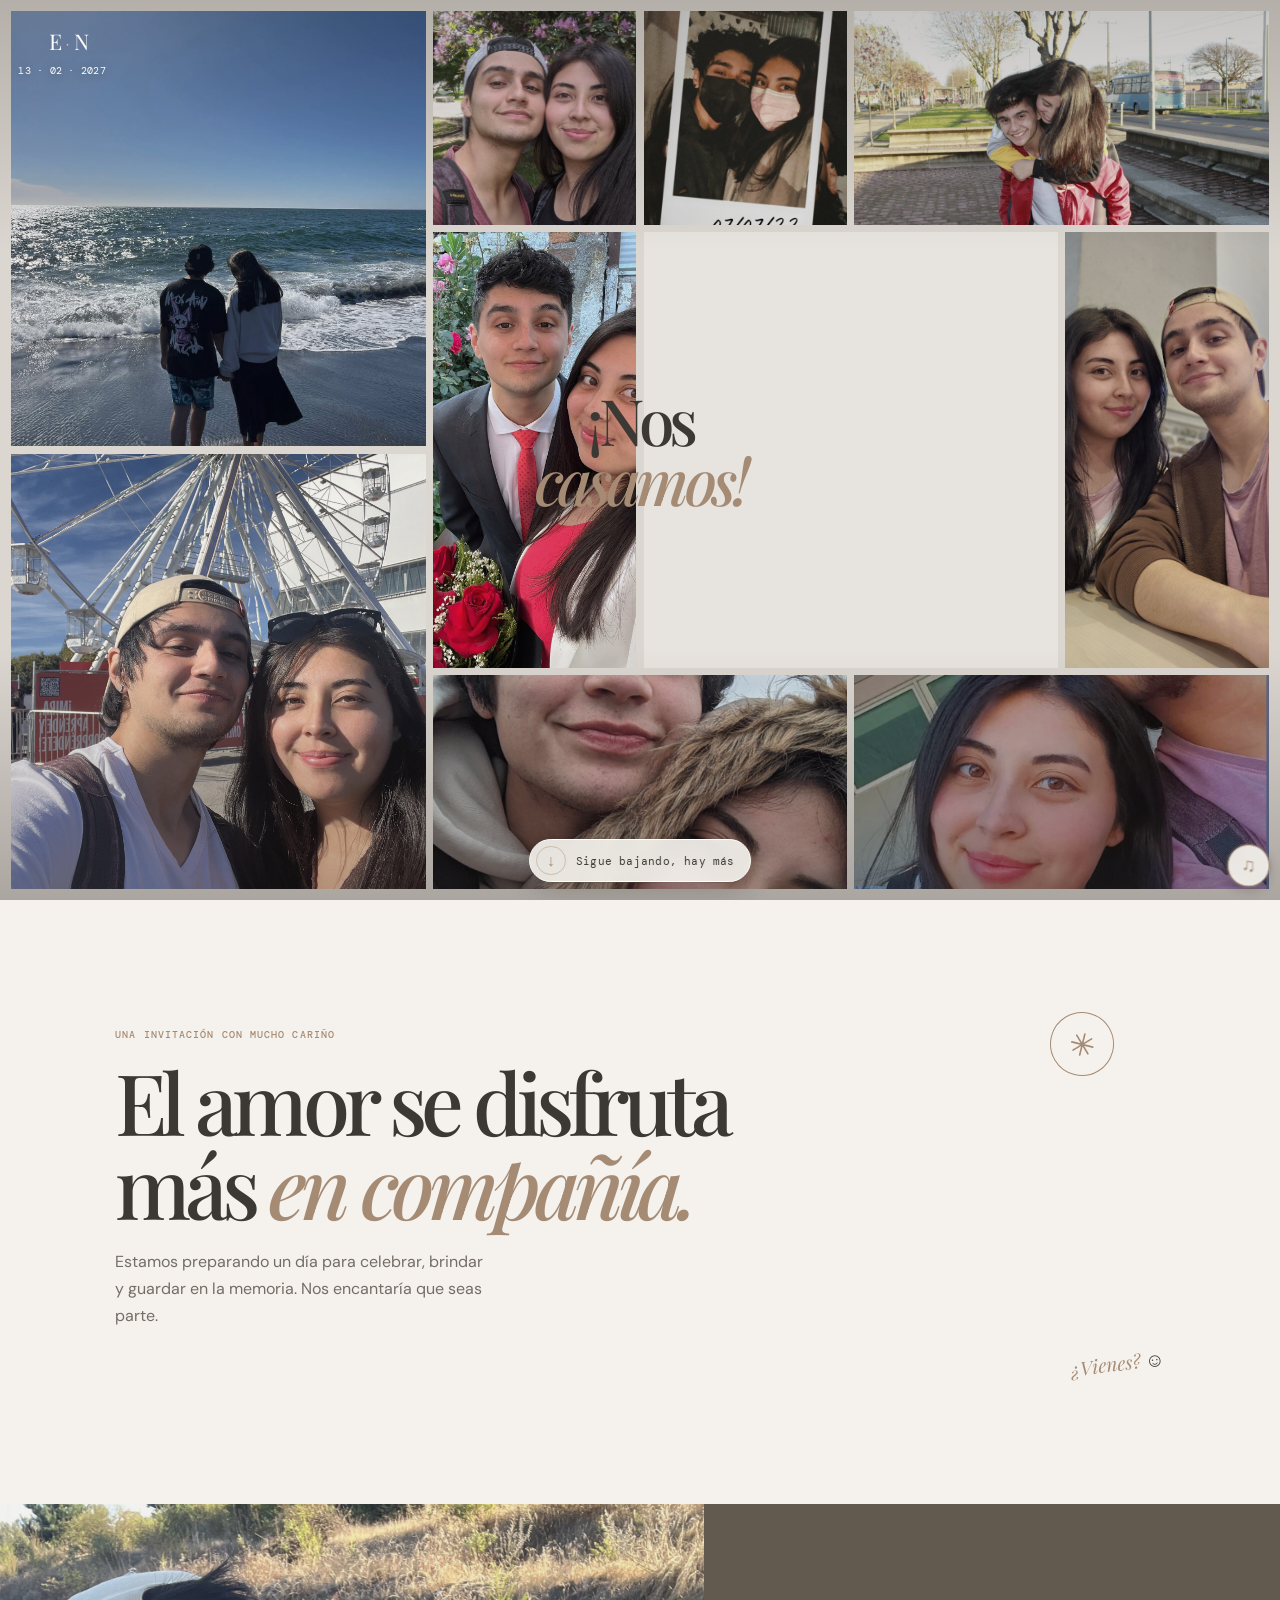
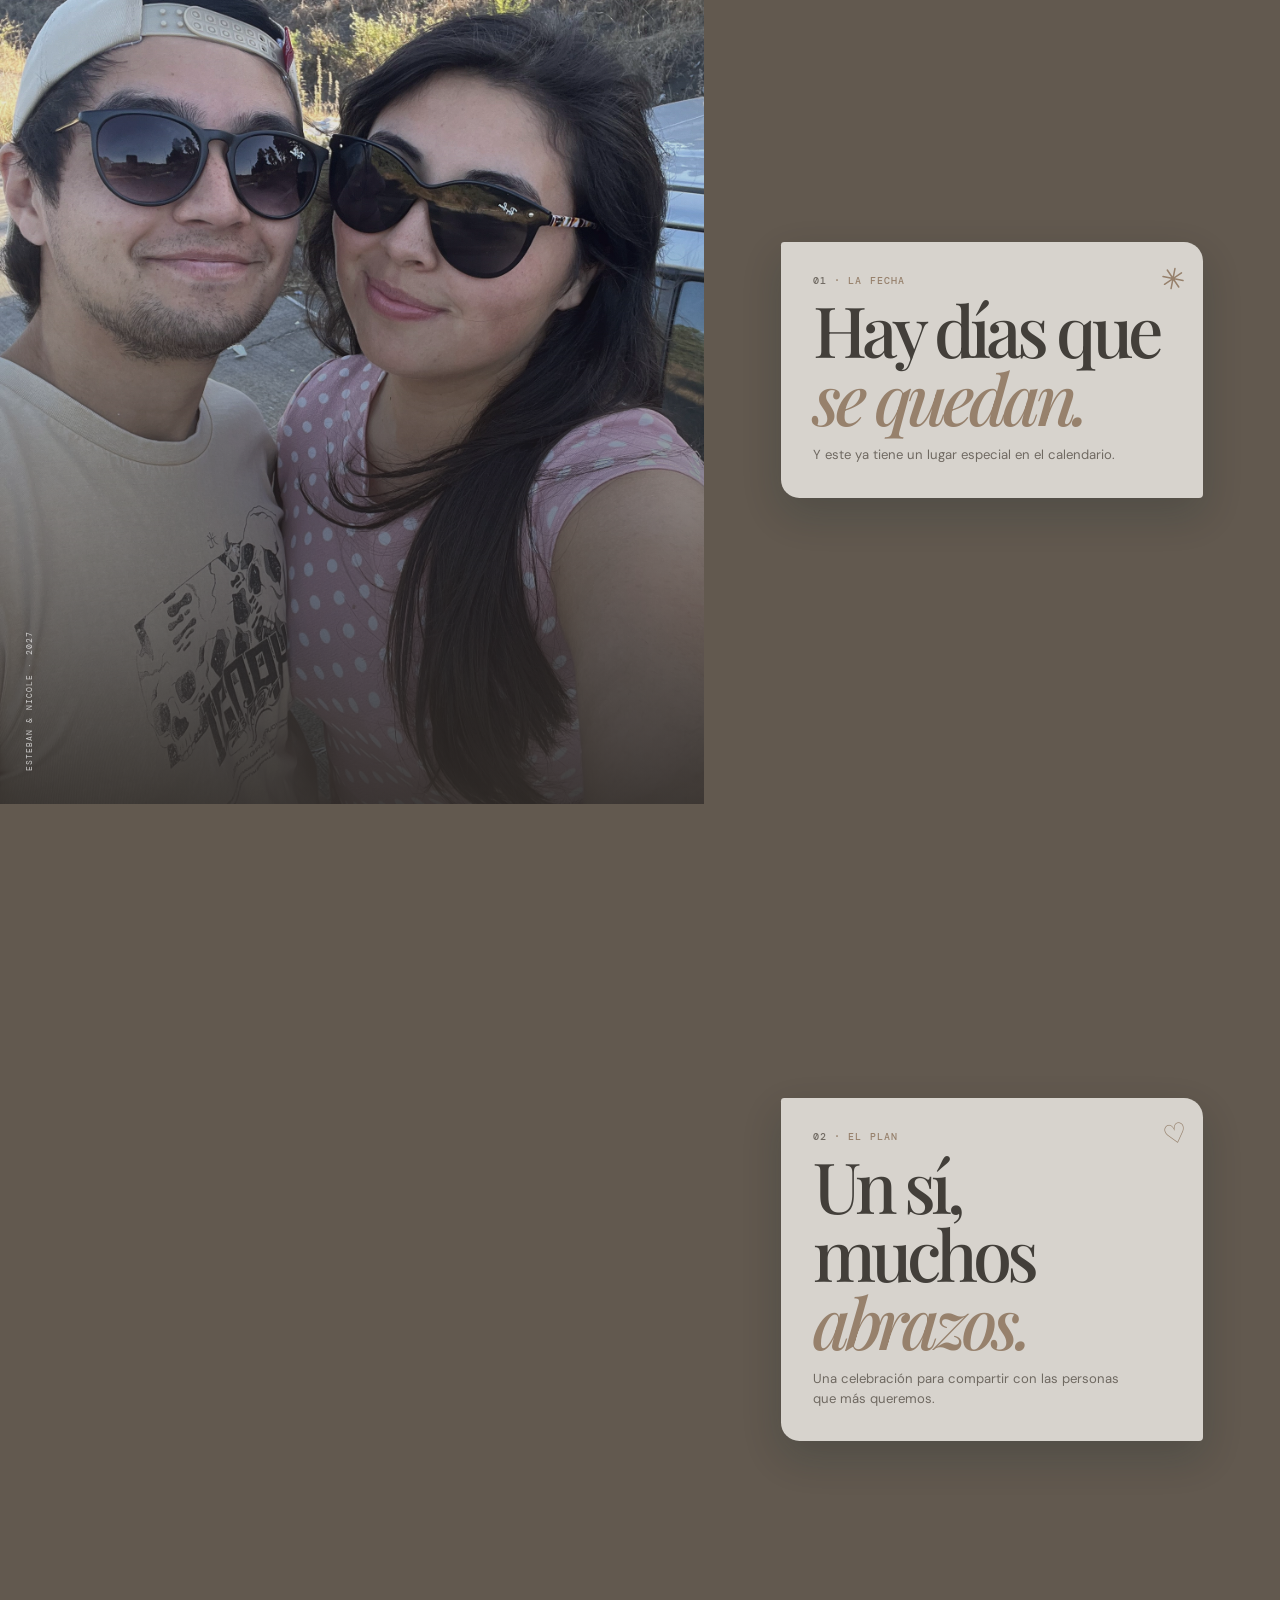
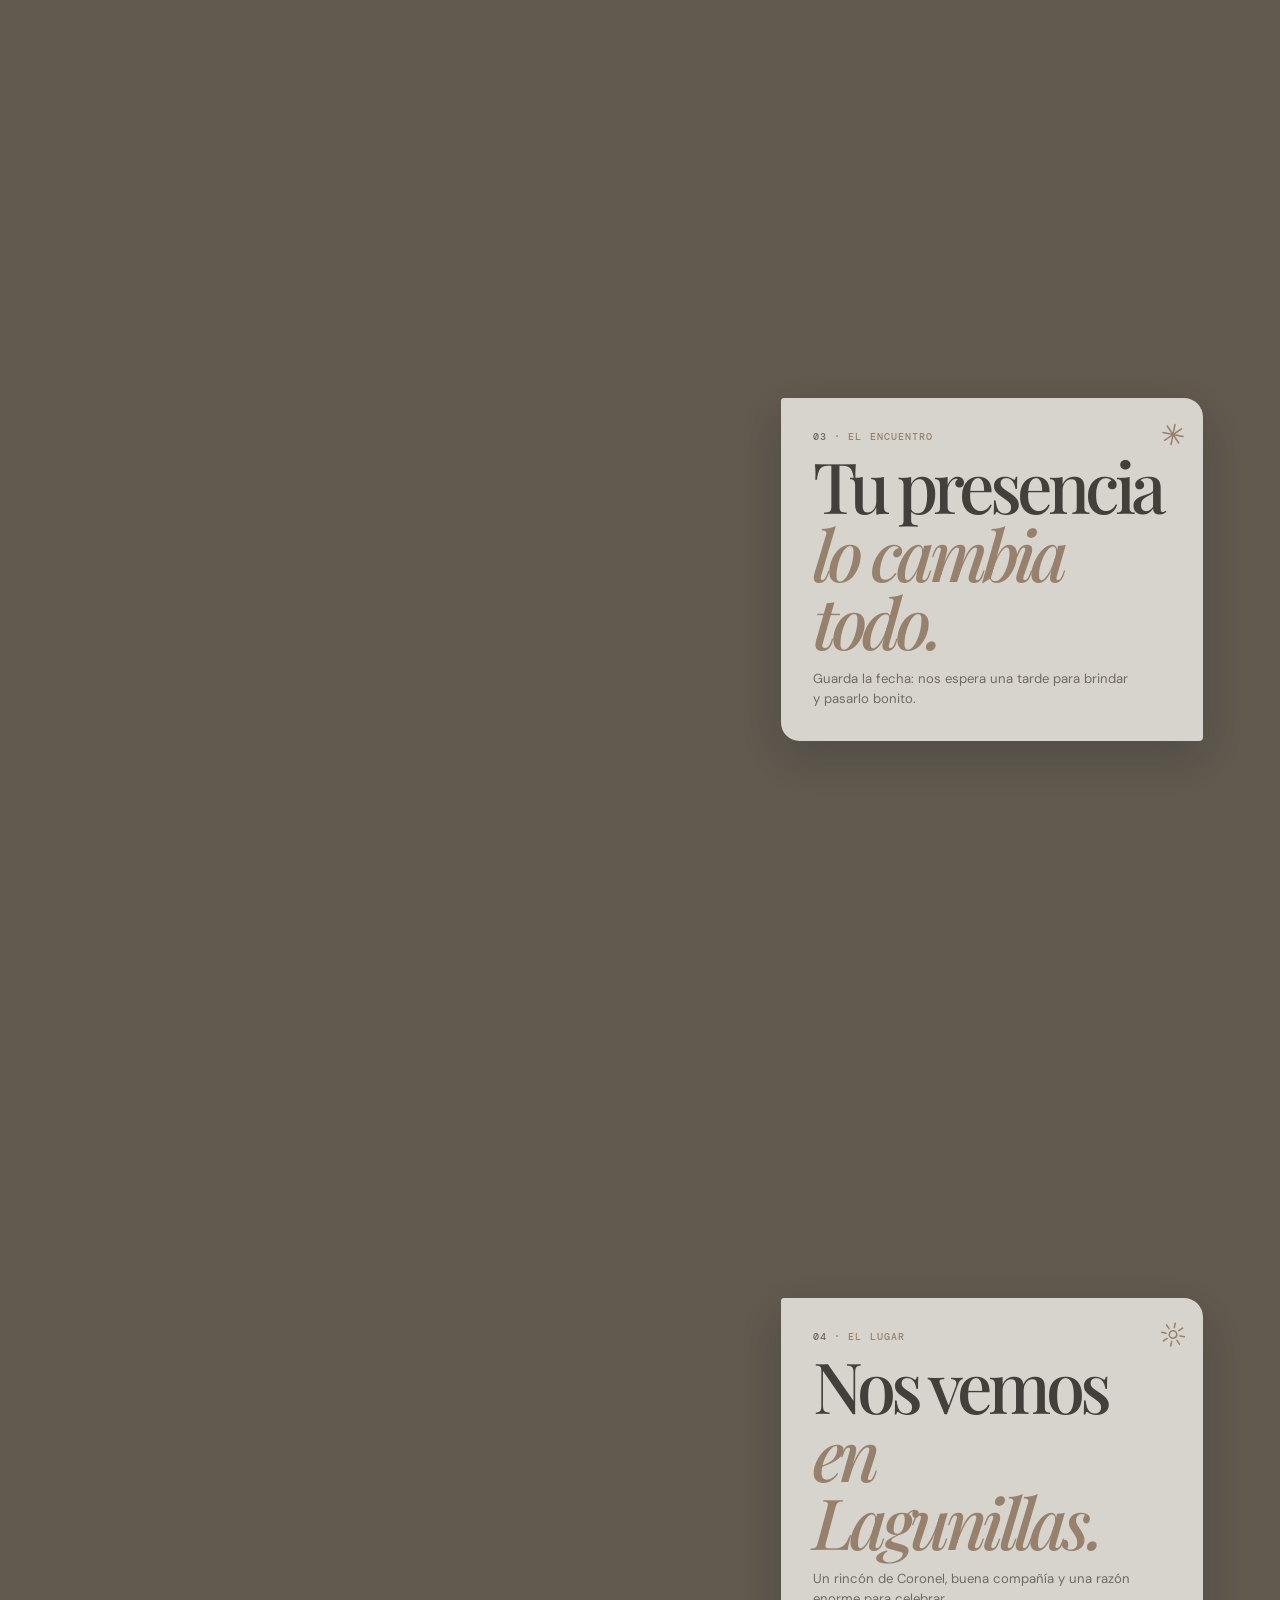
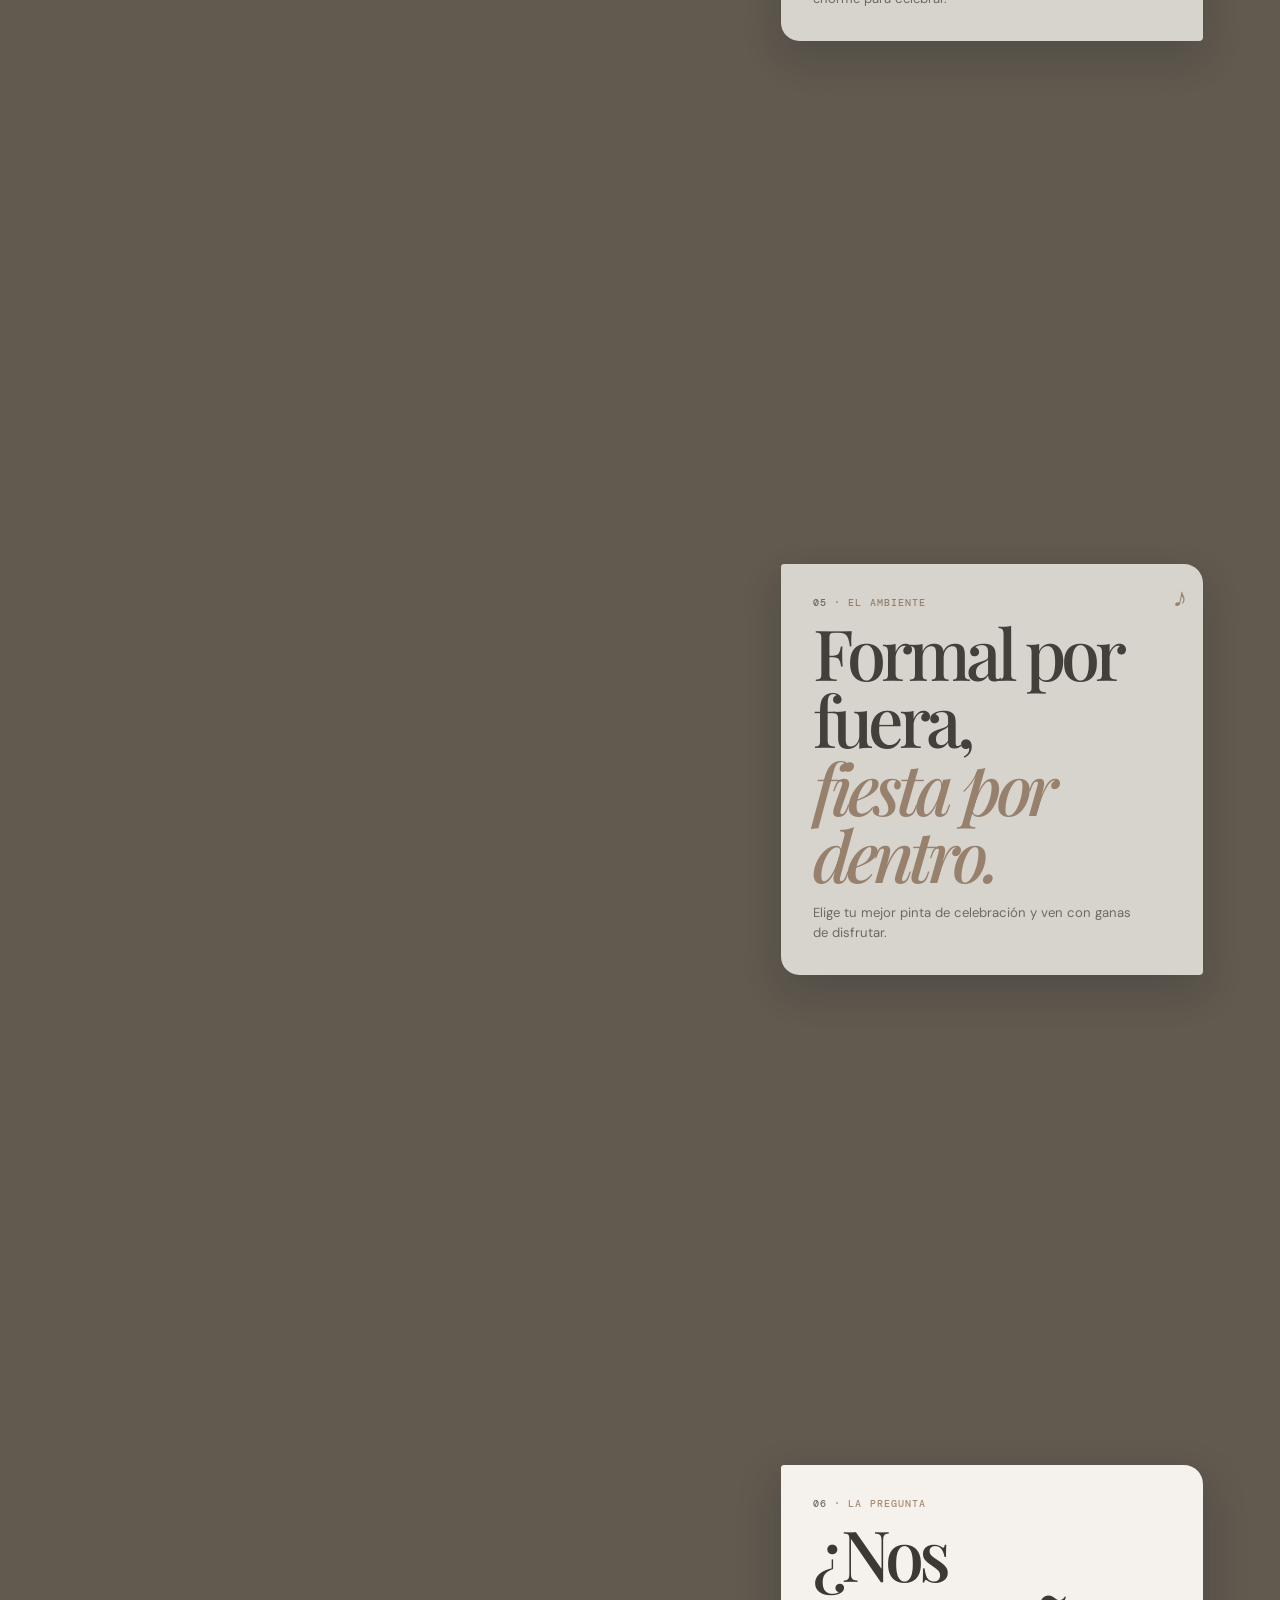
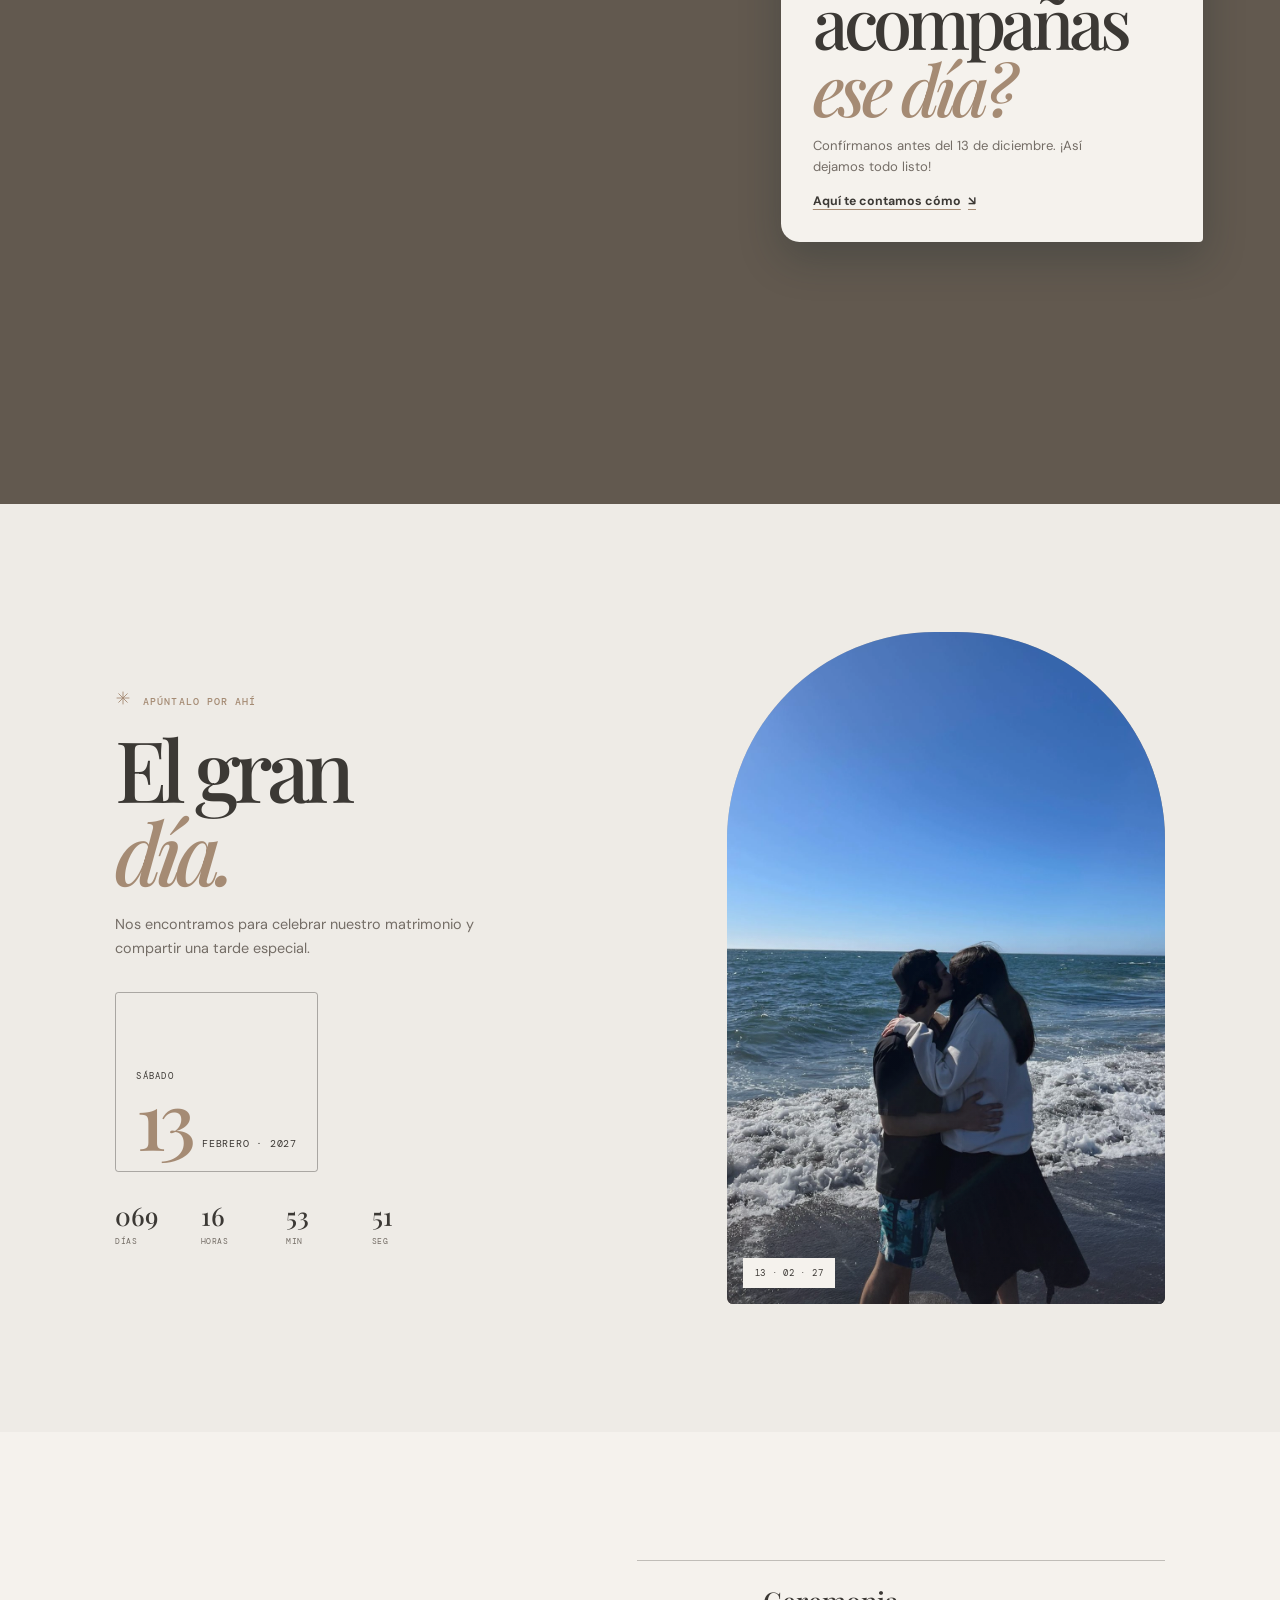
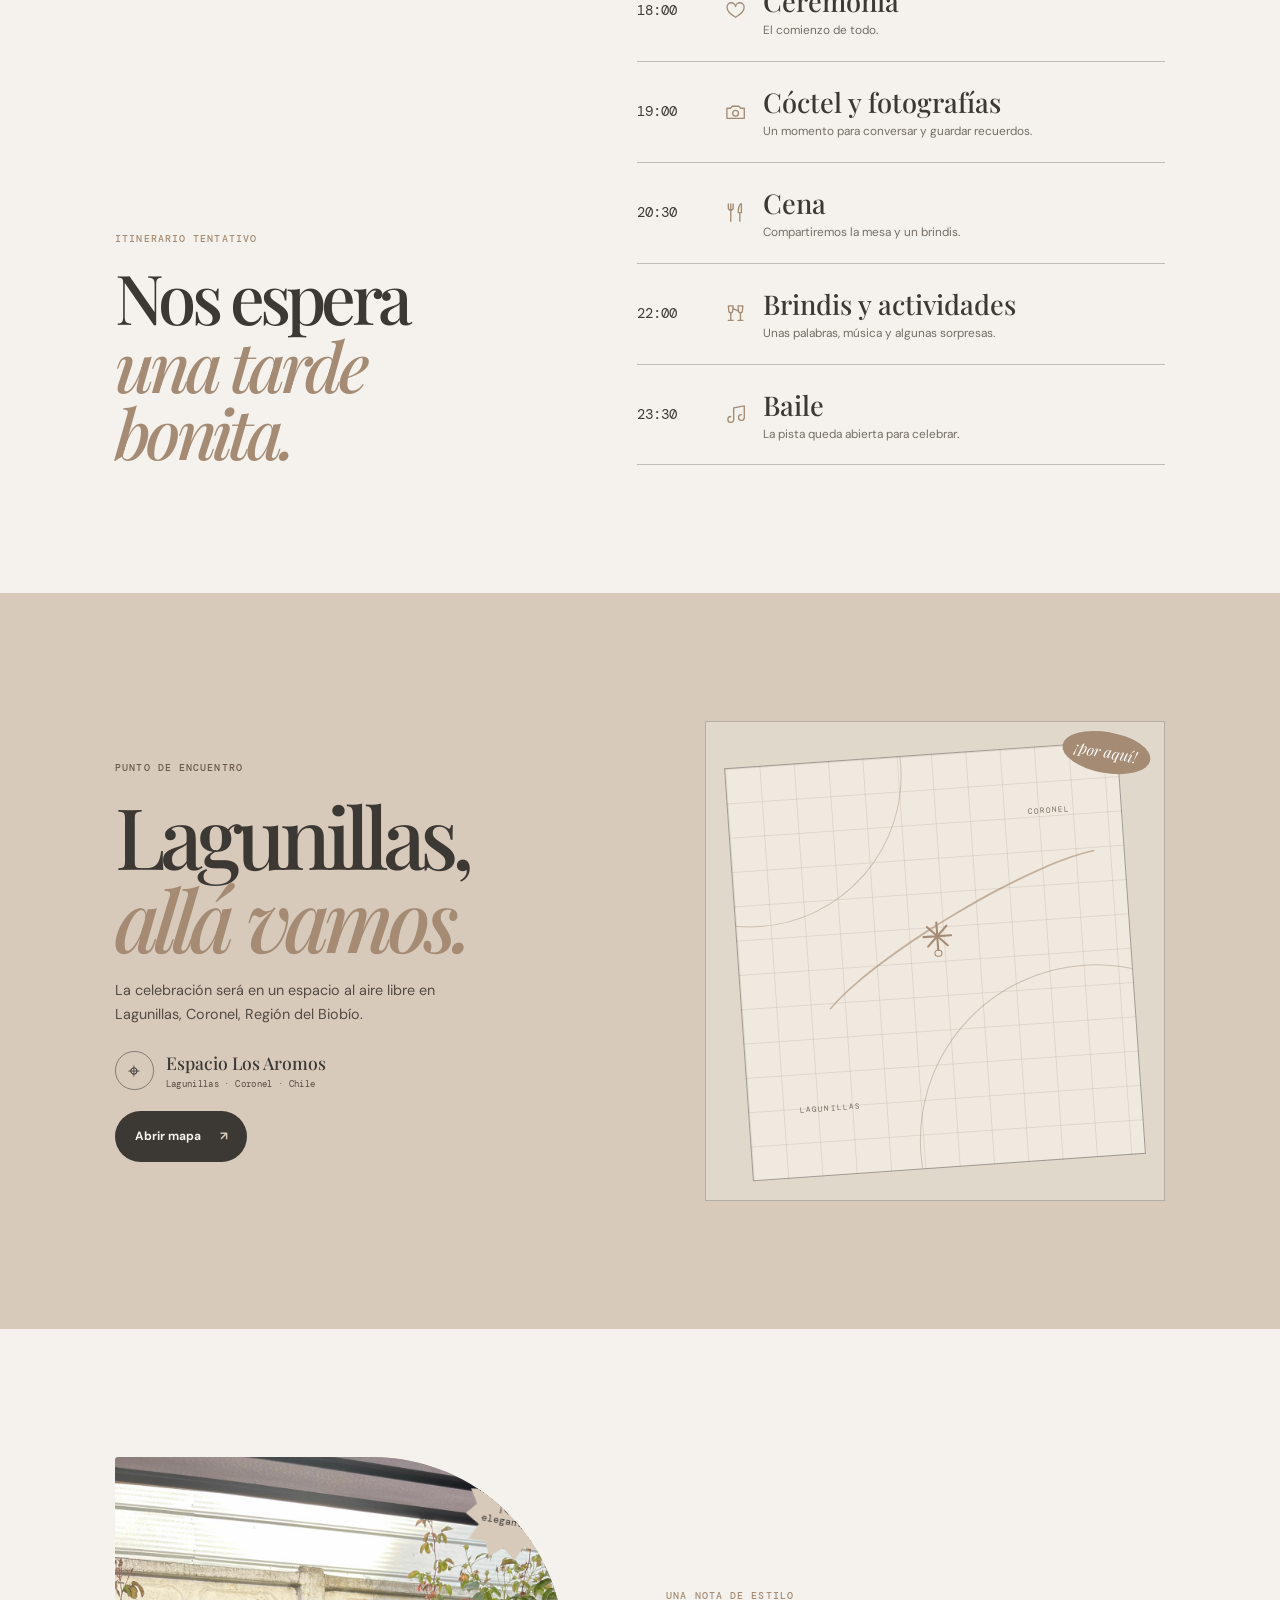
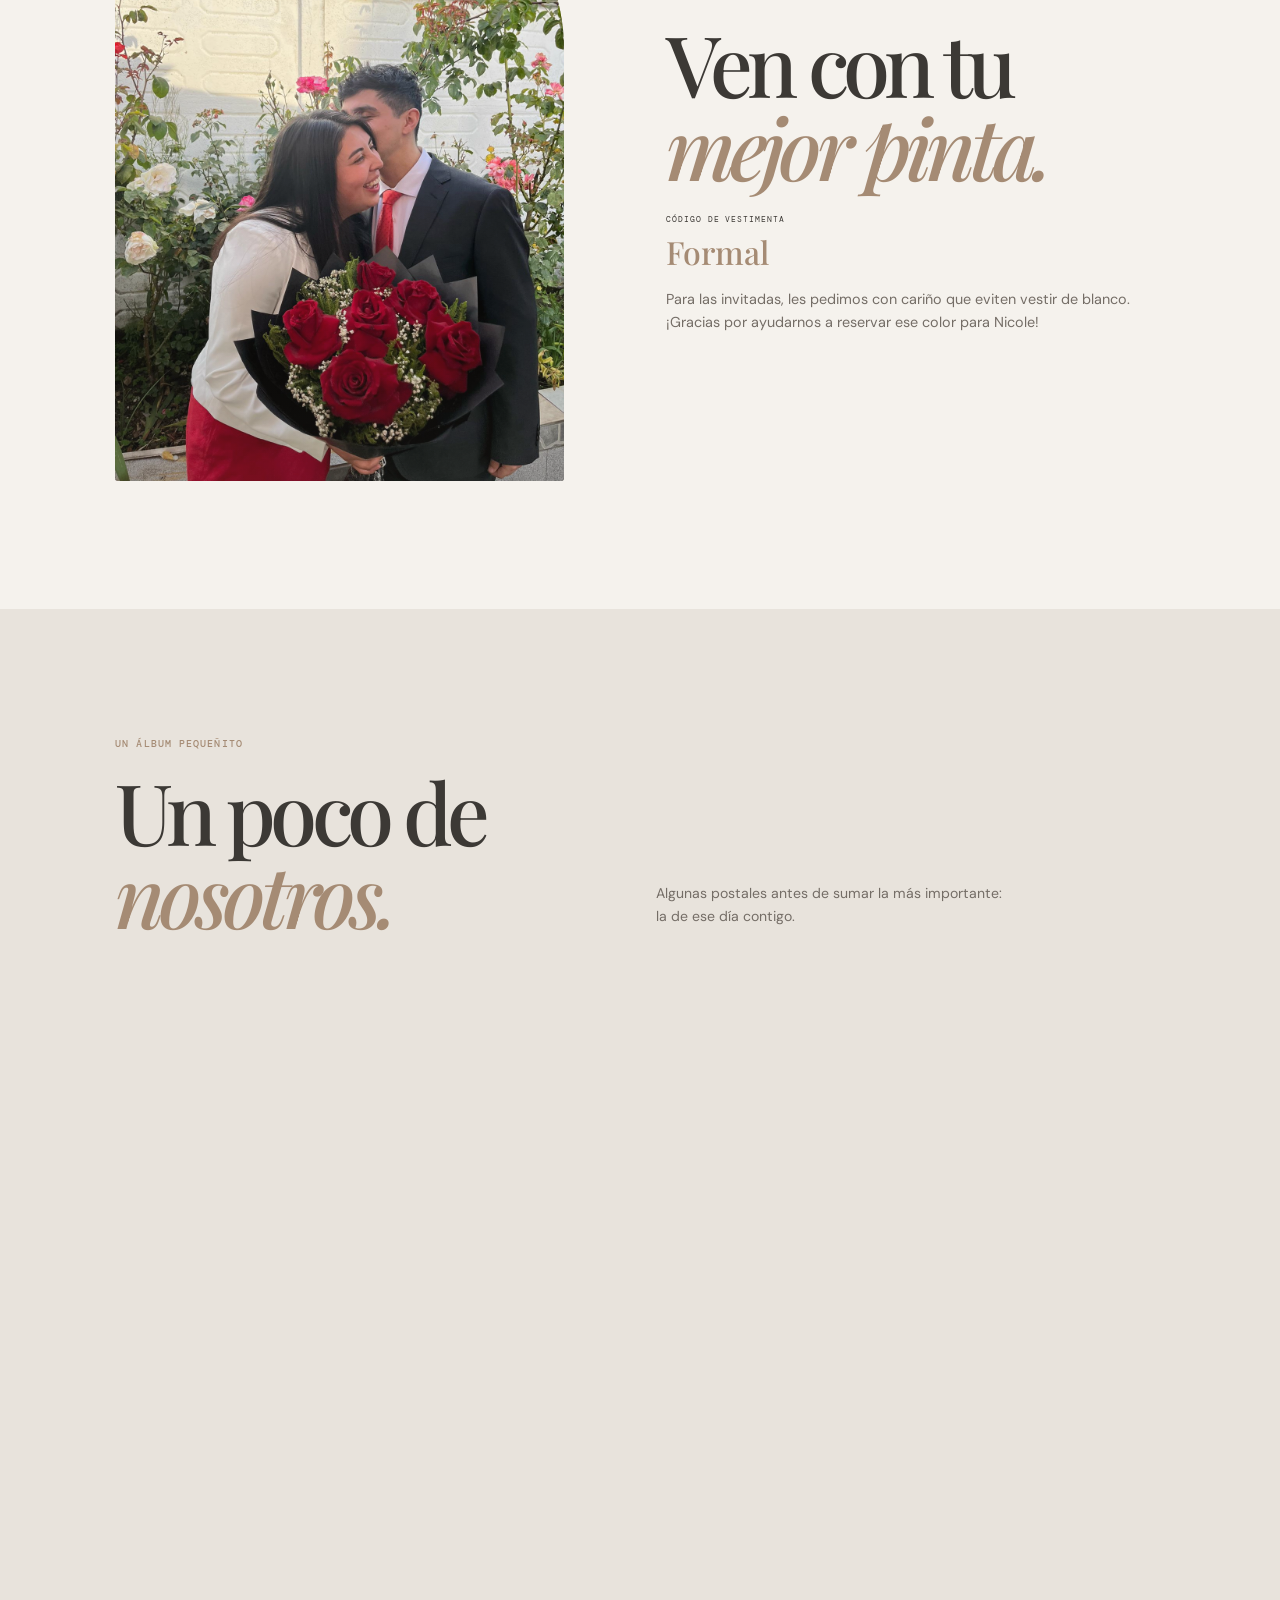
==== index.html @ 41b4025f "Support persistent music in local RSVP preview" ====
<!doctype html>
<html lang="es-CL">
  <head>
    <meta charset="utf-8" />
    <meta name="viewport" content="width=device-width, initial-scale=1" />
    <meta name="theme-color" content="#f5f2ed" />
    <meta name="description" content="Esteban y Nicole se casan. Acompáñanos a celebrar en Lagunillas, Coronel." />
    <meta property="og:title" content="Esteban & Nicole · Nos casamos" />
    <meta property="og:description" content="Sábado 13 de febrero de 2027 · Lagunillas, Coronel" />
    <title>Esteban & Nicole · Nos casamos</title>
    <link rel="stylesheet" href="styles.css" />
    <script src="script.js" defer></script>
  </head>
  <body>
    <aside class="music-dock" data-music-dock aria-label="Reproductor de música">
      <audio data-wedding-music src="audio/volvi-a-nacer.mp3" loop preload="none"></audio>
      <p class="music-dock__status" data-music-status role="status" aria-live="polite"></p>
      <button class="music-dock__toggle" type="button" data-music-toggle aria-pressed="false" aria-label="Reanudar Volví a Nacer">
        <span aria-hidden="true">♫</span>
      </button>
    </aside>

    <div data-invitation-route>
      <a class="skip-link" href="#contenido">Saltar al contenido</a>

      <header class="site-header">
        <a class="wordmark" href="#inicio" aria-label="Esteban y Nicole, inicio">E<span class="wordmark__separator" aria-hidden="true">·</span>N</a>
        <nav aria-label="Navegación principal">
          <a href="#el-dia">El día</a>
          <a class="nav-rsvp" href="#confirmar">RSVP <span aria-hidden="true">↗</span></a>
        </nav>
      </header>

    <main id="contenido">
      <section class="hero" id="inicio" aria-labelledby="hero-title">
        <div class="hero__collage" aria-hidden="true">
          <figure class="mosaic-tile mosaic-tile--a"><img data-collage-number="10" alt="" fetchpriority="high" /></figure>
          <figure class="mosaic-tile mosaic-tile--b"><img data-collage-number="5" alt="" fetchpriority="high" /></figure>
          <figure class="mosaic-tile mosaic-tile--c"><img data-collage-number="36" alt="" fetchpriority="high" /></figure>
          <figure class="mosaic-tile mosaic-tile--d"><img data-collage-number="3" alt="" fetchpriority="high" /></figure>
          <figure class="mosaic-tile mosaic-tile--e"><img data-collage-number="14" alt="" fetchpriority="high" /></figure>
          <figure class="mosaic-tile mosaic-tile--f"></figure>
          <figure class="mosaic-tile mosaic-tile--g"><img data-collage-number="12" alt="" fetchpriority="high" /></figure>
          <figure class="mosaic-tile mosaic-tile--h"><img data-collage-number="43" alt="" fetchpriority="high" /></figure>
          <figure class="mosaic-tile mosaic-tile--i"><img data-collage-number="49" alt="" fetchpriority="high" /></figure>
          <figure class="mosaic-tile mosaic-tile--j"><img data-collage-number="51" alt="" fetchpriority="high" /></figure>
        </div>
        <div class="hero__shade" aria-hidden="true"></div>
        <div class="hero__topline"><span>13 · 02 · 2027</span></div>
        <div class="hero__content">
          <h1 id="hero-title">¡Nos<br /><em>casamos!</em></h1>
        </div>
        <a class="hero__scroll" href="#bienvenida"><span class="scroll-arrow" aria-hidden="true">↓</span> Sigue bajando, hay más</a>
      </section>

      <section class="welcome section-pad" id="bienvenida" aria-labelledby="welcome-title">
        <div class="welcome__mark" aria-hidden="true"><svg class="ornament-star" viewBox="0 0 24 24" fill="none" focusable="false"><path d="M12 3v18M3 12h18M5.6 5.6l12.8 12.8M18.4 5.6L5.6 18.4" stroke="currentColor" stroke-width="1.35" stroke-linecap="round" /></svg></div>
        <p class="eyebrow">Una invitación con mucho cariño</p>
        <h2 id="welcome-title">El amor se disfruta<br />más <em>en compañía.</em></h2>
        <p>Estamos preparando un día para celebrar, brindar y guardar en la memoria. Nos encantaría que seas parte.</p>
        <span class="hand-note">¿Vienes? <span aria-hidden="true">☺</span></span>
      </section>

      <section class="story" aria-label="Un pequeño adelanto">
        <div class="story__visual">
          <div class="story__stage photo-frame" data-photo-frame="story">
            <img class="story__image story__image--a" alt="" aria-hidden="true" />
            <img class="story__image story__image--b" alt="" aria-hidden="true" />
            <div class="photo-placeholder photo-placeholder--story" aria-hidden="true">
              <span class="placeholder-orbit"></span>
              <span class="placeholder-caption">El recorrido se llenará con sus fotos</span>
            </div>
            <span class="story__vertical">ESTEBAN &amp; NICOLE · 2027</span>
          </div>
        </div>
        <div class="story__chapters">
          <article class="story__chapter is-current" data-story-step="0">
            <div class="story__note">
              <p class="eyebrow"><span>01</span> · La fecha</p>
              <h2>Hay días que<br /><em>se quedan.</em></h2>
              <p>Y este ya tiene un lugar especial en el calendario.</p>
              <span class="doodle" aria-hidden="true"><svg class="ornament-star" viewBox="0 0 24 24" fill="none" focusable="false"><path d="M12 3v18M3 12h18M5.6 5.6l12.8 12.8M18.4 5.6L5.6 18.4" stroke="currentColor" stroke-width="1.35" stroke-linecap="round" /></svg></span>
            </div>
          </article>
          <article class="story__chapter" data-story-step="1">
            <div class="story__note">
              <p class="eyebrow"><span>02</span> · El plan</p>
              <h2>Un sí, muchos<br /><em>abrazos.</em></h2>
              <p>Una celebración para compartir con las personas que más queremos.</p>
              <span class="doodle doodle--heart" aria-hidden="true">♡</span>
            </div>
          </article>
          <article class="story__chapter" data-story-step="2">
            <div class="story__note">
              <p class="eyebrow"><span>03</span> · El encuentro</p>
              <h2>Tu presencia<br /><em>lo cambia todo.</em></h2>
              <p>Guarda la fecha: nos espera una tarde para brindar y pasarlo bonito.</p>
              <span class="doodle" aria-hidden="true"><svg class="ornament-star" viewBox="0 0 24 24" fill="none" focusable="false"><path d="M12 3v18M3 12h18M5.6 5.6l12.8 12.8M18.4 5.6L5.6 18.4" stroke="currentColor" stroke-width="1.35" stroke-linecap="round" /></svg></span>
            </div>
          </article>
          <article class="story__chapter" data-story-step="3">
            <div class="story__note">
              <p class="eyebrow"><span>04</span> · El lugar</p>
              <h2>Nos vemos<br /><em>en Lagunillas.</em></h2>
              <p>Un rincón de Coronel, buena compañía y una razón enorme para celebrar.</p>
              <span class="doodle doodle--sun" aria-hidden="true"><svg class="ornament-star ornament-sun" viewBox="0 0 24 24" fill="none" focusable="false"><circle cx="12" cy="12" r="3.3" stroke="currentColor" stroke-width="1.35" /><path d="M12 1.8v4M12 18.2v4M1.8 12h4M18.2 12h4M4.8 4.8l2.8 2.8M16.4 16.4l2.8 2.8M19.2 4.8l-2.8 2.8M7.6 16.4l-2.8 2.8" stroke="currentColor" stroke-width="1.35" stroke-linecap="round" /></svg></span>
            </div>
          </article>
          <article class="story__chapter" data-story-step="4">
            <div class="story__note">
              <p class="eyebrow"><span>05</span> · El ambiente</p>
              <h2>Formal por fuera,<br /><em>fiesta por dentro.</em></h2>
              <p>Elige tu mejor pinta de celebración y ven con ganas de disfrutar.</p>
              <span class="doodle" aria-hidden="true">♪</span>
            </div>
          </article>
          <article class="story__chapter" data-story-step="5">
            <div class="story__note">
              <p class="eyebrow"><span>06</span> · La pregunta</p>
              <h2>¿Nos acompañas<br /><em>ese día?</em></h2>
              <p>Confírmanos antes del <span data-deadline-inline>13 de diciembre</span>. ¡Así dejamos todo listo!</p>
              <a class="text-link" href="#confirmar">Aquí te contamos cómo <span aria-hidden="true">↘</span></a>
            </div>
          </article>
        </div>
      </section>

      <section class="event section-pad" id="el-dia" aria-labelledby="event-title">
        <div class="event__copy">
          <p class="eyebrow"><svg class="ornament-star eyebrow-star" viewBox="0 0 24 24" fill="none" aria-hidden="true" focusable="false"><path d="M12 3v18M3 12h18M5.6 5.6l12.8 12.8M18.4 5.6L5.6 18.4" stroke="currentColor" stroke-width="1.35" stroke-linecap="round" /></svg> Apúntalo por ahí</p>
          <h2 id="event-title">El gran<br /><em>día.</em></h2>
          <p class="event__intro">Nos encontramos para celebrar nuestro matrimonio y compartir una tarde especial.</p>
          <div class="event__date-block">
            <span class="event__day" data-event-weekday>SÁBADO</span>
            <span class="event__number" data-event-day>13</span>
            <span class="event__month"><span data-event-month>FEBRERO</span> · <span data-event-year>2027</span></span>
          </div>
          <div class="countdown" aria-label="Cuenta regresiva">
            <div><strong data-countdown-days>---</strong><span>días</span></div>
            <div><strong data-countdown-hours>--</strong><span>horas</span></div>
            <div><strong data-countdown-minutes>--</strong><span>min</span></div>
            <div><strong data-countdown-seconds>--</strong><span>seg</span></div>
          </div>
        </div>
        <div class="event__image photo-frame" data-photo-frame="details">
          <img class="photo-frame__image" alt="Un momento de Esteban y Nicole" loading="lazy" />
          <div class="photo-placeholder photo-placeholder--detail" aria-hidden="true">
            <span class="placeholder-caption">Un recuerdo para acompañar la fecha</span>
          </div>
          <span class="photo-tag">13 · 02 · 27</span>
        </div>
      </section>

      <section class="schedule" aria-label="Horario de la celebración">
        <div class="schedule__heading">
          <p class="eyebrow">Itinerario tentativo</p>
          <h2>Nos espera<br /><em>una tarde bonita.</em></h2>
        </div>
        <div class="schedule__items">
          <article class="schedule__item">
            <span class="schedule__time">18:00</span>
            <span class="schedule__symbol" aria-hidden="true"><svg viewBox="0 0 24 24" fill="none" focusable="false"><path d="M20.8 8.8c0 5-8.8 10.1-8.8 10.1S3.2 13.8 3.2 8.8a4.3 4.3 0 0 1 8.8-1 4.3 4.3 0 0 1 8.8 1Z" stroke="currentColor" stroke-width="1.4" stroke-linecap="round" stroke-linejoin="round" /></svg></span>
            <div><h3>Ceremonia</h3><p>El comienzo de todo.</p></div>
          </article>
          <article class="schedule__item">
            <span class="schedule__time">19:00</span>
            <span class="schedule__symbol" aria-hidden="true"><svg viewBox="0 0 24 24" fill="none" focusable="false"><path d="M3 8.5h4l1.5-2h7l1.5 2h4V19H3V8.5Z" stroke="currentColor" stroke-width="1.4" stroke-linejoin="round" /><circle cx="12" cy="13.7" r="3" stroke="currentColor" stroke-width="1.4" /></svg></span>
            <div><h3>Cóctel y fotografías</h3><p>Un momento para conversar y guardar recuerdos.</p></div>
          </article>
          <article class="schedule__item">
            <span class="schedule__time">20:30</span>
            <span class="schedule__symbol" aria-hidden="true"><svg viewBox="0 0 24 24" fill="none" focusable="false"><path d="M7 3v7M4.5 3v4a2.5 2.5 0 0 0 5 0V3M7 9.5V21M17 3c-1.7 2.1-2.2 4.4-2.2 7.1V12H18V3M16.4 12v9" stroke="currentColor" stroke-width="1.4" stroke-linecap="round" stroke-linejoin="round" /></svg></span>
            <div><h3>Cena</h3><p>Compartiremos la mesa y un brindis.</p></div>
          </article>
          <article class="schedule__item">
            <span class="schedule__time">22:00</span>
            <span class="schedule__symbol schedule__symbol--accent" aria-hidden="true"><svg viewBox="0 0 24 24" fill="none" focusable="false"><path d="M4.5 4h5l-.5 5a2 2 0 0 1-4 0l-.5-5ZM7 11v8M4.5 19h5M14.5 4h5l-.5 5a2 2 0 0 1-4 0l-.5-5ZM17 11v8M14.5 19h5M9 6.5l6 3" stroke="currentColor" stroke-width="1.4" stroke-linecap="round" stroke-linejoin="round" /></svg></span>
            <div><h3>Brindis y actividades</h3><p>Unas palabras, música y algunas sorpresas.</p></div>
          </article>
          <article class="schedule__item">
            <span class="schedule__time">23:30</span>
            <span class="schedule__symbol" aria-hidden="true"><svg viewBox="0 0 24 24" fill="none" focusable="false"><path d="M10 17V5l11-2v12M10 17a3 3 0 1 1-3-3M21 15a3 3 0 1 1-3-3" stroke="currentColor" stroke-width="1.4" stroke-linecap="round" stroke-linejoin="round" /></svg></span>
            <div><h3>Baile</h3><p>La pista queda abierta para celebrar.</p></div>
          </article>
        </div>
      </section>

      <section class="location section-pad" aria-labelledby="location-title">
        <div class="location__copy">
          <p class="eyebrow">Punto de encuentro</p>
          <h2 id="location-title">Lagunillas,<br /><em>allá vamos.</em></h2>
          <p>La celebración será en un espacio al aire libre en Lagunillas, Coronel, Región del Biobío.</p>
          <div class="location__address"><span aria-hidden="true">⌖</span><div><strong data-venue>Espacio Los Aromos</strong><small>Lagunillas · Coronel · Chile</small></div></div>
          <a class="button button--dark" data-map-link href="https://www.google.com/maps/search/?api=1&query=Lagunillas%2C%20Coronel%2C%20Chile" target="_blank" rel="noreferrer">Abrir mapa <span aria-hidden="true">↗</span></a>
        </div>
        <div class="location__art" aria-hidden="true">
          <div class="map-paper"><span class="map-ring map-ring--one"></span><span class="map-ring map-ring--two"></span><span class="map-path"></span><span class="map-pin"><svg class="ornament-star" viewBox="0 0 24 24" fill="none" aria-hidden="true" focusable="false"><path d="M12 3v18M3 12h18M5.6 5.6l12.8 12.8M18.4 5.6L5.6 18.4" stroke="currentColor" stroke-width="1.35" stroke-linecap="round" /></svg><b></b></span><span class="map-label map-label--top">CORONEL</span><span class="map-label map-label--bottom">LAGUNILLAS</span></div>
          <span class="location__sticker">¡por aquí!</span>
        </div>
      </section>

      <section class="dress section-pad" aria-labelledby="dress-title">
        <div class="dress__image photo-frame" data-photo-frame="dress">
          <img class="photo-frame__image" alt="Un instante antes de la celebración" loading="lazy" />
          <div class="photo-placeholder photo-placeholder--dress" aria-hidden="true"><span class="placeholder-caption">Un look de fiesta va aquí</span></div>
          <span class="dress__burst" aria-hidden="true">¡Qué<br />elegante!</span>
        </div>
        <div class="dress__copy">
          <p class="eyebrow">Una nota de estilo</p>
          <h2 id="dress-title">Ven con tu<br /><em>mejor pinta.</em></h2>
          <div class="dress__label">CÓDIGO DE VESTIMENTA</div>
          <p class="dress__formal">Formal</p>
          <p>Para las invitadas, les pedimos con cariño que eviten vestir de blanco. ¡Gracias por ayudarnos a reservar ese color para Nicole!</p>
        </div>
      </section>

      <section class="gallery section-pad" aria-labelledby="gallery-title">
        <div class="gallery__heading">
          <p class="eyebrow">Un álbum pequeñito</p>
          <h2 id="gallery-title">Un poco de<br /><em>nosotros.</em></h2>
          <p>Algunas postales antes de sumar la más importante: la de ese día contigo.</p>
        </div>
        <div class="gallery__scrolly" data-gallery-scroll>
          <div class="gallery__empty">
            <span class="gallery__empty-icon" aria-hidden="true">▧</span>
            <p>Las fotos de Esteban y Nicole aparecerán aquí.</p>
          </div>
        </div>
      </section>

      <section class="rsvp" id="confirmar" aria-labelledby="rsvp-title">
        <div class="rsvp__photo photo-frame" data-photo-frame="rsvp">
          <img class="photo-frame__image" alt="Esteban y Nicole esperan celebrar contigo" loading="lazy" />
          <div class="photo-placeholder photo-placeholder--rsvp" aria-hidden="true"><span class="placeholder-caption">La última foto del recorrido</span></div>
        </div>
        <div class="rsvp__veil" aria-hidden="true"></div>
        <div class="rsvp__content">
          <p class="eyebrow">La parte en que dices...</p>
          <h2 id="rsvp-title">¡Sí,<br /><em>ahí estaré!</em></h2>
          <p class="rsvp__deadline">Confírmanos antes del <strong data-deadline-text>13 de diciembre de 2026</strong></p>
          <a class="button rsvp__button" href="form/">Confirma tu asistencia <span aria-hidden="true">↗</span></a>
        </div>
        <span class="rsvp__scribble" aria-hidden="true">¡Qué emoción!</span>
      </section>

      <footer class="footer">
        <a class="wordmark" href="#inicio" aria-label="Volver al inicio">E<span class="wordmark__separator" aria-hidden="true">·</span>N</a>
        <p>Hecho con cariño, para compartirlo contigo.</p>
        <a href="#inicio" class="footer__top">Volver arriba ↑</a>
      </footer>
    </main>
    </div>

    <div data-form-route hidden></div>

    <template id="rsvp-form-template">
      <a class="skip-link" href="#contenido">Saltar al formulario</a>
      <header class="site-header is-past-hero form-header">
        <a class="wordmark" href="#inicio" aria-label="Esteban y Nicole, inicio">E<span class="wordmark__separator" aria-hidden="true">·</span>N</a>
        <a class="form-header__back" href="#confirmar">Volver a la invitación <span aria-hidden="true">↗</span></a>
      </header>

      <main class="form-page" id="contenido">
        <div class="form-page__ornament" aria-hidden="true"><span></span><span></span></div>
        <section class="form-card" aria-labelledby="form-title">
          <p class="eyebrow">Esteban y Nicole · 13.02.2027</p>
          <h1 id="form-title">¿Nos<br /><em>acompañas?</em></h1>
          <p class="form-card__intro">Nos encantará compartir este día contigo. Cuéntanos si podrás venir y así dejamos todo preparado.</p>

          <form id="rsvp-form" class="rsvp-form" method="post" target="rsvp-response-frame" novalidate>
            <div class="rsvp-form__field">
              <label for="guest-name">Tu nombre y apellido <span aria-hidden="true">*</span></label>
              <input id="guest-name" name="guestName" type="text" autocomplete="name" maxlength="120" required placeholder="Nombre y apellido" />
            </div>

            <fieldset class="rsvp-form__fieldset">
              <legend>¿Podrás acompañarnos? <span aria-hidden="true">*</span></legend>
              <div class="rsvp-form__choices">
                <label class="rsvp-choice"><input type="radio" name="attendance" value="yes" required /><span>Sí, ahí estaré</span></label>
                <label class="rsvp-choice"><input type="radio" name="attendance" value="no" required /><span>Lo siento, no podré</span></label>
              </div>
            </fieldset>

            <div class="rsvp-form__attendance is-disabled" data-party-fields aria-disabled="true">
              <div class="rsvp-form__field">
                <label for="party-size">¿Cuántas personas asistirán?</label>
                <select id="party-size" name="partySize" required disabled>
                  <option value="1" selected>1 persona</option>
                  <option value="2">2 personas</option>
                </select>
              </div>

              <div class="rsvp-form__field rsvp-form__companion is-disabled" data-companion-field aria-disabled="true">
                <label for="companion-name">Nombre y apellido de tu acompañante <span aria-hidden="true">*</span></label>
                <input id="companion-name" name="companionName" type="text" autocomplete="off" maxlength="120" disabled placeholder="Nombre y apellido" />
              </div>

              <div class="rsvp-form__field">
                <label for="allergies">Alergias o restricciones alimentarias</label>
                <textarea id="allergies" name="allergies" rows="3" maxlength="500" disabled placeholder="Si corresponde, indica quién tiene la alergia y a qué alimento."></textarea>
                <small>Si no tienes ninguna, puedes dejarlo en blanco.</small>
              </div>
            </div>

            <div class="rsvp-form__field">
              <label for="comments">Comentario <span>(opcional)</span></label>
              <textarea id="comments" name="comments" rows="3" maxlength="1000" placeholder="Si quieres dejarnos unas palabras…"></textarea>
            </div>

            <div class="rsvp-form__honeypot" aria-hidden="true">
              <label for="website">Deja este campo vacío</label>
              <input id="website" name="website" type="text" tabindex="-1" autocomplete="off" />
            </div>
            <input type="hidden" name="requestId" value="" />

            <button class="button button--dark rsvp-form__submit" type="submit" data-submit>Enviar respuesta <span aria-hidden="true">↗</span></button>
            <p class="rsvp-form__status" data-form-status role="status" aria-live="polite"></p>
            <p class="rsvp-form__privacy">Usaremos estos datos solo para organizar la celebración.</p>
          </form>

          <div class="rsvp-form__success" data-form-success hidden>
            <span class="rsvp-form__success-mark" aria-hidden="true">✓</span>
            <h2 tabindex="-1">¡Gracias!</h2>
            <p data-success-copy>Recibimos tu respuesta. Nos vemos pronto.</p>
            <a class="text-link" href="#inicio">Volver a la invitación <span aria-hidden="true">↗</span></a>
          </div>
        </section>
      </main>

      <footer class="footer form-footer">
        <a class="wordmark" href="#inicio" aria-label="Volver al inicio">E<span class="wordmark__separator" aria-hidden="true">·</span>N</a>
        <p>Hecho con cariño, para compartirlo contigo.</p>
        <a class="footer__top" href="#inicio">Volver arriba ↑</a>
      </footer>

      <iframe class="rsvp-form__response-frame" name="rsvp-response-frame" title="Respuesta del formulario" aria-hidden="true" tabindex="-1"></iframe>
    </template>
  </body>
</html>
---- styles.css ----
@import url("https://fonts.googleapis.com/css2?family=DM+Mono:wght@400;500&family=DM+Sans:wght@400;500;600;700&family=Playfair+Display:ital,wght@0,500;0,600;1,500;1,600&display=swap");

:root {
  color-scheme: light;
  --paper: #f5f2ed;
  --paper-dark: #e8e3dc;
  --ink: #3c3935;
  --ink-soft: #746d66;
  --stone: #d8d0c7;
  --stone-light: #eeebe6;
  --taupe: #a58b74;
  --beige: #d8cabb;
  --white: #fffdfa;
  --serif: "Playfair Display", Georgia, serif;
  --sans: "DM Sans", "Segoe UI", sans-serif;
  --mono: "DM Mono", Consolas, monospace;
  font-family: var(--sans);
  font-synthesis: none;
  text-rendering: optimizeLegibility;
  scroll-behavior: smooth;
  scroll-padding-top: 5rem;
  background: var(--paper);
  color: var(--ink);
}

* { box-sizing: border-box; }
body { margin: 0; min-width: 320px; background: var(--paper); }
img { display: block; max-width: 100%; }
a { color: inherit; }
::selection { color: var(--ink); background: var(--beige); }

.skip-link {
  position: fixed; z-index: 100; top: 0.7rem; left: 0.7rem; padding: 0.8rem 1rem;
  transform: translateY(-150%); background: var(--white); border: 1px solid var(--ink); border-radius: 99px;
}
.skip-link:focus { transform: translateY(0); }

.site-header {
  position: fixed; inset: 0 0 auto; z-index: 20; display: flex; align-items: center;
  justify-content: space-between; padding: 1rem 1.15rem; color: var(--white);
  transition: color 220ms ease, background-color 220ms ease, box-shadow 220ms ease, border-color 220ms ease;
}
.ornament-star { display: inline-block; width: 1em; height: 1em; flex: none; color: inherit; vertical-align: middle; }
.wordmark { font-family: var(--serif); font-size: 1.35rem; text-decoration: none; letter-spacing: -0.12em; }
.wordmark__separator { display: inline-block; color: var(--beige); font-family: var(--sans); font-size: 0.7em; line-height: 1; margin: 0 0.48em; vertical-align: 0.04em; }
.site-header nav { display: flex; align-items: center; gap: 0.45rem; font-size: 0.74rem; opacity: 0; visibility: hidden; pointer-events: none; transform: translateY(-0.45rem); transition: opacity 180ms ease, transform 180ms ease, visibility 180ms; }
.site-header.is-past-hero { color: var(--ink); border-bottom: 1px solid var(--stone); background: #f5f2edf2; box-shadow: 0 0.4rem 1.2rem #302b2710; backdrop-filter: blur(12px); }
.site-header.is-past-hero nav { opacity: 1; visibility: visible; pointer-events: auto; transform: translateY(0); }
.site-header.is-past-hero .wordmark__separator { color: var(--taupe); }
.site-header nav a { text-decoration: none; padding: 0.55rem 0.75rem; border: 1px solid transparent; border-radius: 99px; }
.site-header nav a:first-child { text-shadow: 0 1px 10px #302b2766; }
.site-header.is-past-hero nav a:first-child { text-shadow: none; }
.site-header nav .nav-rsvp { background: var(--paper); color: var(--ink); font-weight: 700; }
.nav-rsvp span { color: var(--taupe); padding-left: 0.25rem; }

.hero { position: relative; height: 100svh; height: 100dvh; min-height: 35rem; overflow: hidden; isolation: isolate; color: var(--white); background: #80766d; }
.hero__collage { position: absolute; z-index: -2; inset: 0; display: grid; grid-template-columns: repeat(8, minmax(0, 1fr)); grid-template-rows: repeat(6, minmax(0, 1fr)); grid-template-areas: "a a b b b b c c" "a a d d d d c c" "e e e f f g g g" "e e e f f g g g" "h h h i i i j j" "h h h i i i j j"; gap: 0.22rem; padding: 0.35rem; background: var(--paper-dark); }
.mosaic-tile { min-width: 0; min-height: 0; margin: 0; overflow: hidden; background: var(--stone); }
.mosaic-tile img { display: block; width: 100%; height: 100%; object-fit: cover; filter: saturate(0.88); }
.mosaic-tile img[data-collage-number="14"] { object-position: 56% center; }
.mosaic-tile img[data-collage-number="23"] { object-position: 42% center; }
.mosaic-tile img[data-collage-number="36"] { object-fit: cover; object-position: center 48%; transform: scale(1.08); background: #c7baaa; }
.mosaic-tile img[data-collage-number="43"] { object-position: 54% center; }
.mosaic-tile img[data-collage-number="49"] { object-position: 56% 44%; }
.mosaic-tile img[data-collage-number="51"] { object-position: 48% center; }
.mosaic-tile img[data-collage-number="12"] { object-position: 46% center; }
.mosaic-tile--a { grid-area: a; }
.mosaic-tile--b { grid-area: b; }
.mosaic-tile--c { grid-area: c; }
.mosaic-tile--d { grid-area: d; }
.mosaic-tile--e { grid-area: e; }
.mosaic-tile--f { grid-area: f; background: #f5f2ed; }
.mosaic-tile--g { grid-area: g; }
.mosaic-tile--h { grid-area: h; }
.mosaic-tile--i { grid-area: i; }
.mosaic-tile--j { grid-area: j; }
.hero__shade { position: absolute; z-index: -1; inset: 0; background: linear-gradient(180deg, #302b2748 0%, #302b2712 28%, #302b2712 72%, #302b2755 100%); pointer-events: none; }
.hero__topline { position: absolute; top: 3.45rem; right: 1.15rem; left: 1.15rem; display: flex; justify-content: space-between; gap: 1rem; color: var(--white); text-shadow: 0 1px 12px #0005; font: 0.52rem var(--mono); letter-spacing: 0.025em; }
.hero__content { position: absolute; top: 50%; left: 50%; width: max-content; max-width: calc(100vw - 1.5rem); padding: 0; transform: translate(-50%, -50%); border: 0; background: transparent; box-shadow: none; color: var(--ink); text-align: center; backdrop-filter: none; }
.eyebrow { margin: 0 0 1.1rem; color: var(--taupe); font: 500 0.62rem/1.4 var(--mono); letter-spacing: 0.11em; text-transform: uppercase; }
.hero__eyebrow { color: var(--taupe); display: flex; align-items: center; justify-content: center; gap: 0.5rem; font-size: 0.53rem; }
.sparkle { font-size: 1.15rem; }
.hero h1 { margin: 0; font: 500 clamp(1.1rem, 5.8vw, 1.5rem)/0.93 var(--serif); letter-spacing: -0.075em; }
.hero h1 em { display: inline-block; color: var(--taupe); font-weight: 500; }
.hero__names { margin: 0.8rem 0 0; font: 0.66rem var(--mono); letter-spacing: 0.12em; text-transform: uppercase; }
.hero__names span { color: var(--taupe); padding: 0 0.12rem; }
.hero__date { margin: 0.65rem 0 0; color: var(--ink-soft); font-size: 0.72rem; letter-spacing: 0.025em; text-transform: capitalize; }
.hero__date-number, .hero__date-year { color: var(--ink); font: inherit; }
.hero__scroll { position: absolute; bottom: max(1.1rem, env(safe-area-inset-bottom)); left: 50%; display: inline-flex; align-items: center; gap: 0.62rem; width: max-content; max-width: calc(100% - 2rem); padding: 0.38rem 0.95rem 0.38rem 0.4rem; transform: translateX(-50%); border: 1px solid #fffefa; border-radius: 99px; color: var(--ink); background: #f5f2edea; text-decoration: none; font: 0.62rem var(--mono); letter-spacing: 0.02em; box-shadow: 0 0.6rem 1.6rem #302b2738; backdrop-filter: blur(8px); }
.scroll-arrow { display: grid; width: 1.85rem; height: 1.85rem; place-items: center; border: 1px solid #a58b7470; border-radius: 50%; color: var(--taupe); font-size: 1rem; }

.photo-frame { position: relative; overflow: hidden; isolation: isolate; background: linear-gradient(145deg, #d9d2c8, #938477 55%, #5c5148); }
.photo-frame::after { position: absolute; z-index: 1; inset: 0; content: ""; pointer-events: none; background: linear-gradient(180deg, transparent 45%, #39342e48); }
.photo-frame__image { position: absolute; z-index: 0; inset: 0; width: 100%; height: 100%; object-fit: cover; opacity: 0; transition: opacity 700ms ease; }
.photo-frame.has-photo .photo-frame__image { opacity: 1; }
.photo-placeholder { position: absolute; inset: 0; overflow: hidden; display: grid; place-items: center; background: linear-gradient(145deg, #e2ddd5 0%, #b4a99d 45%, #73675e 100%); transition: opacity 500ms ease; }
.photo-frame.has-photo .photo-placeholder { opacity: 0; pointer-events: none; }
.photo-placeholder::before { position: absolute; inset: 0; content: ""; opacity: 0.23; background-image: radial-gradient(#fff 0.6px, transparent 0.7px); background-size: 5px 5px; mix-blend-mode: soft-light; }
.placeholder-caption { position: absolute; z-index: 1; bottom: 1rem; left: 1rem; color: #fff9; font: 0.52rem var(--mono); letter-spacing: 0.1em; text-transform: uppercase; }

.section-pad { padding: 5.6rem 1.4rem; }
.welcome { position: relative; display: flex; flex-direction: column; align-items: flex-start; min-height: 31rem; justify-content: center; }
.welcome__mark { position: absolute; top: 3.6rem; right: 1.7rem; display: grid; width: 2.8rem; aspect-ratio: 1; place-items: center; border: 1px solid var(--taupe); border-radius: 50%; color: var(--taupe); font-size: 1.35rem; transform: rotate(14deg); }
.welcome h2, .event h2, .schedule h2, .location h2, .dress h2, .gallery h2, .rsvp h2 { margin: 0; font: 500 clamp(2.8rem, 12vw, 5.3rem)/0.98 var(--serif); letter-spacing: -0.07em; }
h2 em { color: var(--taupe); font-weight: 500; }
.welcome > p:last-of-type { max-width: 23rem; margin: 1.4rem 0 0; color: var(--ink-soft); font-size: 0.94rem; line-height: 1.7; }
.music-dock { position: fixed; z-index: 40; top: auto; right: max(0.55rem, env(safe-area-inset-right)); bottom: max(0.75rem, env(safe-area-inset-bottom)); transform: none; }
.music-dock__toggle { display: grid; width: 2.8rem; height: 2.8rem; place-items: center; border: 1px solid #d8d0c7; border-radius: 50%; color: var(--ink); background: #f5f2edf2; box-shadow: 0 0.45rem 1.25rem #302b2733; backdrop-filter: blur(10px); cursor: pointer; font-size: 1.25rem; transition: color 180ms ease, background-color 180ms ease, transform 180ms ease, box-shadow 180ms ease, border-color 180ms ease; }
.music-dock__toggle:hover { background: var(--white); transform: scale(1.04); }
.music-dock__toggle:focus-visible { outline: 2px solid var(--taupe); outline-offset: 3px; }
.music-dock__status { position: absolute; width: 1px; height: 1px; overflow: hidden; clip: rect(0, 0, 0, 0); white-space: nowrap; clip-path: inset(50%); }
.music-dock.needs-gesture::after, .music-dock.needs-file::after { position: absolute; right: 0; bottom: calc(100% + 0.55rem); width: max-content; max-width: min(13rem, calc(100vw - 4rem)); padding: 0.5rem 0.7rem; border: 1px solid var(--stone); border-radius: 99px; color: var(--ink); background: var(--paper); box-shadow: 0 0.4rem 1rem #302b2724; font: 0.57rem var(--mono); }
.music-dock.needs-gesture::after { content: "Toca la pantalla para iniciar"; }
.music-dock.needs-file::after { content: "No se pudo cargar la canción"; }
.music-dock.is-playing .music-dock__toggle { transform: scale(0.94); border-color: var(--taupe); color: var(--taupe); box-shadow: 0 0.25rem 0.8rem #302b273b, 0 0 0 2px #a58b7433; }
.hand-note { align-self: flex-end; margin: 1.25rem 0 0; color: var(--taupe); font: italic 1.2rem var(--serif); transform: rotate(-7deg); }
.hand-note span { color: var(--ink); }

.story { position: relative; display: block; background: #62594f; color: var(--white); }
.story__visual { position: sticky; z-index: 0; top: 0; height: 100svh; margin-bottom: -100svh; }
.story__stage { position: relative; width: 100%; height: 100%; background: linear-gradient(155deg, #d7cfc4, #9a8b7d 46%, #4f4740 100%); }
.story__stage::after { z-index: 2; background: linear-gradient(180deg, #302b2710 4%, #302b2727 36%, #302b27e8 100%); }
.story__image { position: absolute; inset: 0; width: 100%; height: 100%; object-fit: cover; opacity: 0; transition: opacity 700ms cubic-bezier(0.2, 0.65, 0.3, 1); }
.story__image.is-visible { opacity: 1; }
.story__stage.has-photo .photo-placeholder { opacity: 0; }
.photo-placeholder--story { background: radial-gradient(ellipse at 50% 40%, #ded2c2 0 9%, transparent 10%), linear-gradient(135deg, #d4ccc1, #95877b 55%, #564d45); }
.placeholder-orbit { position: absolute; width: 65vw; max-width: 24rem; aspect-ratio: 0.8; border: 1px solid #fff6; border-radius: 49% 51% 47% 53%; transform: rotate(28deg); }
.placeholder-orbit::before, .placeholder-orbit::after { content: ""; position: absolute; inset: 8%; border: 1px solid #fff4; border-radius: 52% 48% 53% 47%; transform: rotate(53deg); }
.placeholder-orbit::after { inset: -8%; transform: rotate(96deg); }
.story__vertical { position: absolute; z-index: 3; left: 1rem; bottom: 2rem; writing-mode: vertical-rl; transform: rotate(180deg); color: #ffffffb5; font: 0.53rem var(--mono); letter-spacing: 0.13em; }
.story__chapters { position: relative; z-index: 1; }
.story__chapter { min-height: 100svh; display: flex; align-items: flex-end; padding: 1.15rem 1rem 5.3rem; }
.story__note { position: relative; width: min(100%, 28rem); min-height: 12.5rem; padding: 1.45rem 1.35rem 1.55rem; color: var(--ink); background: var(--paper); border-radius: 0.2rem 1.2rem 0.25rem 1.15rem; box-shadow: 0 16px 42px #14252745; transform: translateY(1rem); opacity: 0.8; transition: opacity 400ms ease, transform 500ms ease; }
.story__chapter.is-current .story__note { opacity: 1; transform: translateY(0); }
.story__note .eyebrow { margin-bottom: 0.55rem; }
.story__note .eyebrow span { color: var(--ink-soft); }
.story__note h2 { max-width: 25rem; margin: 0; font: 500 clamp(2.55rem, 11vw, 4.4rem)/0.96 var(--serif); letter-spacing: -0.07em; }
.story__note h2 em { color: var(--taupe); }
.story__note > p:not(.eyebrow) { max-width: 20rem; margin: 0.85rem 0 0; color: var(--ink-soft); font-size: 0.82rem; line-height: 1.55; }
.doodle { position: absolute; right: 1rem; top: 1rem; color: var(--taupe); font-size: 1.7rem; transform: rotate(11deg); }
.doodle--heart { top: 1.15rem; transform: rotate(-15deg); }
.doodle--sun { color: #a58b74; }
.text-link { display: inline-flex; gap: 0.45rem; margin-top: 1rem; color: var(--ink); font-size: 0.77rem; font-weight: 700; text-decoration-color: var(--taupe); text-underline-offset: 0.25rem; }

.event { position: relative; z-index: 1; display: grid; gap: 2.5rem; background: var(--stone-light); }
.event__copy { display: flex; flex-direction: column; align-items: flex-start; }
.event__copy .eyebrow { margin-bottom: 1.1rem; }
.eyebrow-star { width: 1rem; height: 1rem; margin-right: 0.3rem; vertical-align: -0.12em; }
.event__intro { max-width: 23rem; margin: 1.3rem 0 0; color: var(--ink-soft); line-height: 1.65; font-size: 0.9rem; }
.event__date-block { position: relative; display: grid; grid-template-columns: auto 1fr; grid-template-rows: 1fr 1fr; align-items: end; column-gap: 0.8rem; margin-top: 2rem; padding: 0.9rem 1rem; border: 1px solid #3c393561; border-radius: 0.2rem; }
.event__day { grid-column: 1; grid-row: 1; font: 0.55rem var(--mono); letter-spacing: 0.15em; text-transform: uppercase; }
.event__number { grid-column: 1; grid-row: 2; color: var(--taupe); font: 500 4.2rem/0.9 var(--serif); letter-spacing: -0.08em; }
.event__month { grid-column: 2; grid-row: 2; padding-bottom: 0.25rem; font: 0.6rem var(--mono); letter-spacing: 0.08em; text-transform: uppercase; }
.countdown { display: flex; gap: 1rem; margin-top: 1.6rem; }
.countdown div { display: flex; flex-direction: column; min-width: 3.25rem; gap: 0.25rem; }
.countdown strong { font: 500 1.35rem var(--serif); }
.countdown span { color: var(--ink-soft); font: 0.5rem var(--mono); text-transform: uppercase; letter-spacing: 0.06em; }
.event__image { min-height: 24rem; border-radius: 10rem 10rem 0.3rem 0.3rem; background: linear-gradient(145deg, #d6cec3, #95877a 50%, #675b50); }
.photo-placeholder--detail { background: radial-gradient(ellipse at 42% 33%, #e1d5c6 0 8%, transparent 8.5%), linear-gradient(155deg, #d9d2c7, #a6998d 50%, #675d54); }
.photo-tag { position: absolute; z-index: 3; left: 1rem; bottom: 1rem; padding: 0.55rem 0.7rem; color: var(--ink); background: var(--paper); font: 0.57rem var(--mono); letter-spacing: 0.08em; }

.schedule { display: grid; gap: 2.2rem; padding: 5.5rem 1.4rem 5.8rem; background: var(--paper); }
.schedule__heading h2 { font-size: clamp(2.4rem, 10vw, 4.3rem); }
.schedule__items { border-top: 1px solid #3c393549; }
.schedule__item { display: grid; grid-template-columns: 3.6rem 2rem 1fr; align-items: center; gap: 0.6rem; padding: 1.05rem 0; border-bottom: 1px solid #3c393549; }
.schedule__time { font: 0.76rem var(--mono); }
.schedule__symbol { display: grid; place-items: center; color: var(--taupe); font-size: 1.45rem; }
.schedule__symbol svg { display: block; width: 1em; height: 1em; }
.schedule__symbol--accent { color: #a58b74; }
.schedule__item h3 { margin: 0; font: 500 1.45rem var(--serif); }
.schedule__item p { margin: 0.2rem 0 0; color: var(--ink-soft); font-size: 0.74rem; }

.location { display: grid; gap: 2.8rem; background: var(--beige); }
.location__copy .eyebrow { color: #6b5a4b; }
.location__copy > p:not(.eyebrow) { max-width: 24rem; margin: 1.2rem 0 1.4rem; color: #534a42; font-size: 0.9rem; line-height: 1.7; }
.location__address { display: flex; align-items: center; gap: 0.75rem; margin: 1.5rem 0 1.3rem; }
.location__address > span { display: grid; width: 2.4rem; height: 2.4rem; place-items: center; border: 1px solid #3c393588; border-radius: 50%; font-size: 1.3rem; }
.location__address div { display: flex; flex-direction: column; gap: 0.25rem; }
.location__address strong { font: 500 1.1rem var(--serif); }
.location__address small { color: #534a42; font: 0.55rem var(--mono); letter-spacing: 0.04em; }
.button { display: inline-flex; align-items: center; justify-content: center; gap: 1.2rem; min-height: 3.2rem; padding: 0.8rem 1.15rem; border: 1px solid transparent; border-radius: 99px; font-size: 0.75rem; font-weight: 700; text-decoration: none; transition: transform 200ms ease, background 200ms ease; }
.button:hover { transform: translateY(-2px); }
.button--dark { color: var(--paper); background: var(--ink); }
.button--dark span { color: var(--beige); }
.location__art { position: relative; min-height: 19rem; display: grid; place-items: center; overflow: hidden; border: 1px solid #3c393545; background: #e1d8cc; }
.map-paper { position: absolute; inset: 1.2rem; overflow: hidden; border: 1px solid #3c393570; background-color: #f0e9df; background-image: linear-gradient(#8f7f6f2b 1px, transparent 1px), linear-gradient(90deg, #8f7f6f2b 1px, transparent 1px); background-size: 2.15rem 2.15rem; transform: rotate(-4deg); }
.map-ring { position: absolute; width: 19rem; aspect-ratio: 1; border: 1px solid #9e8c7975; border-radius: 50%; }
.map-ring--one { left: -8rem; top: -9rem; }
.map-ring--two { right: -8rem; bottom: -10rem; width: 22rem; }
.map-path { position: absolute; left: 15%; top: 38%; width: 88%; height: 4rem; border: 2px solid #a58b7499; border-color: #a58b7499 transparent transparent; border-radius: 50%; transform: rotate(-27deg); }
.map-pin { position: absolute; left: 51%; top: 43%; color: var(--taupe); font-size: 2.3rem; transform: translate(-50%, -50%); }
.map-pin b { position: absolute; left: 50%; bottom: -0.05rem; width: 0.45rem; height: 0.45rem; border: 1px solid var(--taupe); border-radius: 50%; transform: translateX(-50%); }
.map-label { position: absolute; color: #756b60; font: 0.48rem var(--mono); letter-spacing: 0.14em; }
.map-label--top { top: 14%; right: 13%; }
.map-label--bottom { left: 13%; bottom: 15%; }
.location__sticker { position: absolute; right: 0.8rem; top: 0.6rem; padding: 0.65rem 0.8rem; background: var(--taupe); color: var(--white); border-radius: 50%; transform: rotate(10deg); font: italic 0.95rem var(--serif); }

.dress { display: grid; gap: 2.4rem; align-items: center; }
.dress__image { min-height: 23rem; border-radius: 0.2rem 8rem 0.2rem 0.2rem; background: linear-gradient(150deg, #d8d0c6, #96897b 50%, #554c44); }
.dress__image .photo-frame__image { object-position: center 28%; }
.photo-placeholder--dress { background: radial-gradient(ellipse at 58% 29%, #e4d8c9 0 8%, transparent 8.5%), linear-gradient(145deg, #d8d1c7, #a49a8f 48%, #625a52); }
.dress__copy > p:not(.eyebrow) { color: var(--ink-soft); line-height: 1.65; font-size: 0.9rem; }
.dress__label { margin-top: 1.7rem; font: 0.52rem var(--mono); letter-spacing: 0.11em; }
.dress__formal { margin: 0.3rem 0 0.5rem; color: var(--taupe) !important; font: 500 2rem var(--serif) !important; }
.dress__burst { position: absolute; z-index: 2; right: 0.7rem; top: 1rem; display: grid; place-content: center; width: 5.4rem; aspect-ratio: 1; color: var(--ink); text-align: center; font: 0.64rem/1.2 var(--mono); transform: rotate(10deg); background: var(--beige); clip-path: polygon(50% 0%,61% 14%,77% 5%,81% 23%,99% 26%,89% 43%,100% 55%,83% 65%,92% 83%,72% 83%,65% 100%,50% 87%,35% 100%,28% 83%,8% 84%,17% 65%,0% 55%,11% 42%,1% 26%,20% 23%,24% 5%,40% 14%); }

.gallery { padding-right: 0; padding-bottom: 2.5rem; padding-left: 0; background: var(--paper-dark); }
.gallery__heading { display: flex; flex-direction: column; align-items: flex-start; padding: 0 1.4rem; }
.gallery__heading > p:last-child { max-width: 22rem; color: var(--ink-soft); font-size: 0.88rem; line-height: 1.6; }
.gallery__scrolly { position: relative; margin-top: 2rem; }
.gallery__stage { position: sticky; z-index: 1; top: 0; height: 100vh; height: 100svh; overflow: hidden; isolation: isolate; background: var(--paper-dark); }
.gallery__photo-layer { position: absolute; inset: 0; }
.gallery__photo { position: absolute; left: var(--photo-left); top: var(--photo-top); width: var(--photo-width); margin: 0; padding: 0.2rem; background: #f8f5ef; box-shadow: 0 0.8rem 2rem #342d252b; opacity: var(--photo-opacity, 0); filter: blur(var(--photo-blur, 0px)); transform: translate3d(0, var(--photo-offset, 0), 0) rotate(var(--photo-tilt)); transform-origin: center; mask-image: radial-gradient(ellipse 98% 98% at 50% 50%, #000 84%, #000b 94%, transparent 100%); -webkit-mask-image: radial-gradient(ellipse 98% 98% at 50% 50%, #000 84%, #000b 94%, transparent 100%); pointer-events: none; }
.gallery__photo.is-active { will-change: opacity, filter, transform; }
.gallery__photo img { display: block; width: 100%; height: auto; max-height: 50svh; object-fit: contain; }
.gallery__photo--portrait { --photo-width: clamp(8.8rem, 42vw, 26rem); }
.gallery__photo--landscape { --photo-width: min(48vw, 32rem); }
.gallery__photo[data-slot="0"] { --photo-left: 2%; --photo-top: 8%; --photo-tilt: -2deg; }
.gallery__photo[data-slot="1"] { --photo-left: 54%; --photo-top: 16%; --photo-tilt: 1.8deg; }
.gallery__photo[data-slot="2"] { --photo-left: 12%; --photo-top: 37%; --photo-tilt: 1.4deg; }
.gallery__photo[data-slot="3"] { --photo-left: 55%; --photo-top: 43%; --photo-tilt: -1.6deg; }
.gallery__photo[data-slot="4"] { --photo-left: 3%; --photo-top: 69%; --photo-tilt: 1deg; }
.gallery__photo[data-slot="5"] { --photo-left: 51%; --photo-top: 72%; --photo-tilt: -1.2deg; }
.gallery__empty { grid-column: 1/-1; min-height: 14rem; display: grid; place-content: center; justify-items: center; gap: 0.7rem; border: 1px dashed #3c39356b; color: var(--ink-soft); text-align: center; }
.gallery__empty p { max-width: 14rem; margin: 0; font-size: 0.75rem; line-height: 1.5; }
.gallery__empty-icon { color: var(--taupe); font-size: 2rem; }
.rsvp { position: relative; min-height: 44rem; display: grid; align-items: end; overflow: hidden; padding: 3.5rem 1.4rem 4rem; isolation: isolate; color: var(--white); background: #5a5048; }
.rsvp__photo, .rsvp__veil { position: absolute; inset: 0; z-index: -2; }
.rsvp__photo .photo-frame__image { object-position: center 34%; }
.rsvp__veil { z-index: -1; background: linear-gradient(180deg, #302b2725, #302b279c 46%, #302b27e8); }
.photo-placeholder--rsvp { background: radial-gradient(ellipse at 72% 24%, #e0d4c5 0 8%, transparent 8.5%), linear-gradient(150deg, #d7d0c5, #a09589 46%, #62574d); }
.rsvp__content { position: relative; max-width: 34rem; }
.rsvp__content .eyebrow { color: var(--beige); }
.rsvp h2 { font-size: clamp(3.3rem, 14vw, 6.3rem); }
.rsvp h2 em { color: var(--beige); }
.rsvp__deadline { max-width: 20rem; margin: 1.2rem 0 1.5rem; color: #f7f3ed; font-size: 0.82rem; line-height: 1.55; }
.rsvp__deadline strong { color: var(--beige); font-weight: 600; }
.rsvp__button { margin-top: 0.2rem; border-color: var(--paper); color: var(--ink); background: var(--paper); box-shadow: 0 0.65rem 1.6rem #302b2740; }
.rsvp__button:hover { background: var(--white); }
.rsvp__button span { color: var(--taupe); }
.rsvp__scribble { position: absolute; right: 0.7rem; top: 12.5%; color: var(--beige); font: italic 1.05rem var(--serif); transform: rotate(-12deg); }

.footer { display: flex; align-items: center; justify-content: space-between; gap: 0.75rem; padding: 1.1rem 1.4rem 1.35rem; background: var(--ink); color: var(--paper); }
.footer .wordmark { flex: 0 0 auto; font-size: 1rem; white-space: nowrap; }
.footer p { margin: 0; color: #e1ddd7; text-align: center; font-size: 0.58rem; }
.footer__top { color: var(--beige); white-space: nowrap; font: 0.53rem var(--mono); text-decoration: none; }

@media (min-width: 700px) {
  .site-header { padding: 1.45rem 3.8vw; }
  .site-header nav { gap: 1.2rem; font-size: 0.8rem; }
  .hero { min-height: 100svh; padding: 0; }
  .hero__collage { grid-template-columns: repeat(5, minmax(0, 1fr)); grid-template-rows: repeat(4, minmax(0, 1fr)); grid-template-areas: "a b b c d" "a e f f d" "h e f f g" "h i i j g"; gap: 0.35rem; padding: 0.55rem; }
  .hero__topline { top: 4rem; font-size: 0.62rem; }
  .hero__content { padding: 1rem 0.65rem; }
  .hero h1 { font-size: clamp(3.2rem, 6.5vw, 5rem); }
  .hero__names { margin-top: 1.1rem; font-size: 0.78rem; }
  .hero__date { font-size: 1rem; margin-top: 1.6rem; }
  .hero__scroll { font-size: 0.68rem; }
  .section-pad { padding: 8rem 9vw; }
  .gallery { padding-right: 0; padding-bottom: 2.5rem; padding-left: 0; }
  .welcome { min-height: 37rem; }
  .welcome__mark { top: 7rem; right: 13vw; width: 4rem; font-size: 1.8rem; }
  .welcome > p:last-of-type { font-size: 1rem; }
  .story { display: grid; grid-template-columns: minmax(0, 1fr) minmax(21rem, 0.92fr); }
  .story__visual { grid-column: 1; grid-row: 1; top: 0; height: 100svh; margin: 0; }
  .story__chapters { grid-column: 2; grid-row: 1; }
  .story__chapter { min-height: 100svh; align-items: center; padding: 2.5rem clamp(1.4rem, 4vw, 4.5rem); }
  .story__note { padding: 2rem; min-height: 15rem; }
  .story__vertical { left: 1.5rem; }
  .event { grid-template-columns: minmax(0, 1fr) minmax(18rem, 0.88fr); align-items: center; gap: clamp(3rem, 9vw, 9rem); }
  .event__image { min-height: min(62vw, 42rem); border-radius: 13rem 13rem 0.4rem 0.4rem; }
  .event__date-block { padding: 1.05rem 1.25rem; }
  .event__number { font-size: 5rem; }
  .countdown { gap: 1.35rem; }
  .countdown div { min-width: 4rem; }
  .countdown strong { font-size: 1.6rem; }
  .schedule { grid-template-columns: 0.9fr 1.1fr; align-items: end; gap: 7vw; padding: 8rem 9vw; }
  .schedule__item { grid-template-columns: 4.5rem 2.2rem 1fr; padding: 1.4rem 0; }
  .schedule__time { font-size: 0.85rem; }
  .schedule__item h3 { font-size: 1.7rem; }
  .location { grid-template-columns: minmax(0, 1fr) minmax(19rem, 0.92fr); align-items: center; gap: 7vw; }
  .location__art { min-height: 30rem; }
  .map-paper { inset: 2rem; }
  .dress { grid-template-columns: minmax(19rem, 0.9fr) minmax(0, 1fr); gap: 8vw; }
  .dress__image { min-height: min(62vw, 39rem); border-radius: 0.2rem 12rem 0.2rem 0.2rem; }
  .gallery__heading { display: grid; grid-template-columns: 1fr 1fr; align-items: end; column-gap: 2rem; padding: 0 9vw; }
  .gallery__heading .eyebrow { grid-column: 1 / -1; }
  .gallery__heading > p:last-child { margin: 0 0 0.5rem; }
  .gallery__photo--portrait { --photo-width: clamp(12rem, 25vw, 24rem); }
  .gallery__photo--landscape { --photo-width: clamp(16rem, 32vw, 34rem); }
  .gallery__photo[data-slot="0"] { --photo-left: 5%; --photo-top: 7%; }
  .gallery__photo[data-slot="1"] { --photo-left: 38%; --photo-top: 8%; }
  .gallery__photo[data-slot="2"] { --photo-left: 70%; --photo-top: 10%; }
  .gallery__photo[data-slot="3"] { --photo-left: 7%; --photo-top: 53%; }
  .gallery__photo[data-slot="4"] { --photo-left: 40%; --photo-top: 50%; }
  .gallery__photo[data-slot="5"] { --photo-left: 71%; --photo-top: 54%; }
  .rsvp { min-height: 52rem; padding: 6rem 9vw; }
  .rsvp__content { margin-bottom: 2rem; }
  .rsvp__scribble { right: 10%; top: 14%; font-size: 1.35rem; }
  .footer { padding: 1.35rem 4vw; }
  .footer p { font-size: 0.7rem; }
}

@media (min-width: 1100px) {
  .hero__collage { grid-template-columns: repeat(6, minmax(0, 1fr)); grid-template-rows: repeat(4, minmax(0, 1fr)); grid-template-areas: "a a b c d d" "a a e f f g" "h h e f f g" "h h i i j j"; gap: 0.45rem; padding: 0.7rem; }
  .hero__content { padding: 1.2rem 0.8rem; }
  .hero h1 { font-size: clamp(4rem, 5vw, 5rem); }
  .section-pad, .schedule { padding-left: max(9vw, calc((100vw - 1200px) / 2)); padding-right: max(9vw, calc((100vw - 1200px) / 2)); }
  .gallery { padding-right: 0; padding-left: 0; }
  .gallery__heading { padding-right: max(9vw, calc((100vw - 1200px) / 2)); padding-left: max(9vw, calc((100vw - 1200px) / 2)); }
  .story { grid-template-columns: minmax(0, 1.1fr) minmax(31rem, 0.9fr); }
  .story__chapter { padding-left: clamp(2rem, 6vw, 7rem); padding-right: clamp(2rem, 6vw, 7rem); }
}

@media (prefers-reduced-motion: reduce) {
  :root { scroll-behavior: auto; }
  *, *::before, *::after { animation-duration: 0.01ms !important; animation-iteration-count: 1 !important; transition-duration: 0.01ms !important; }
}

.reduce-motion *, .reduce-motion *::before, .reduce-motion *::after { scroll-behavior: auto !important; }
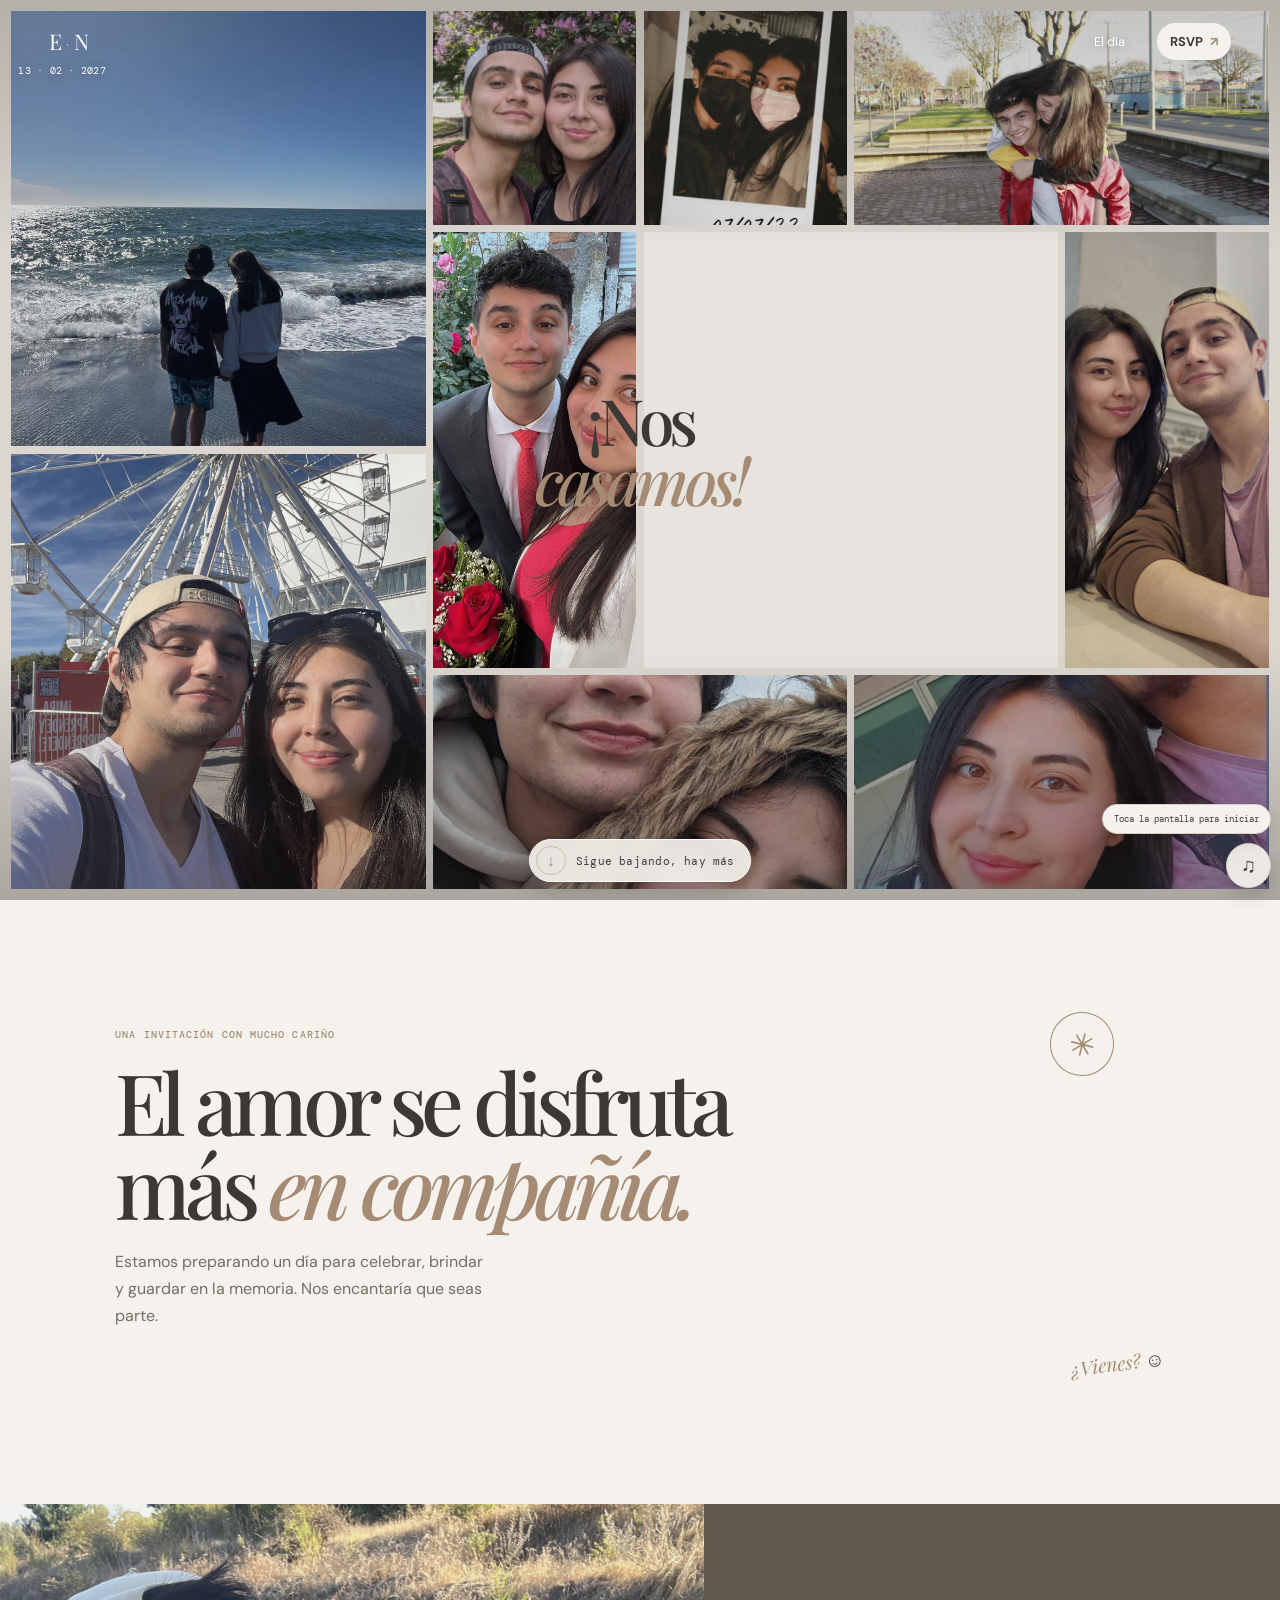
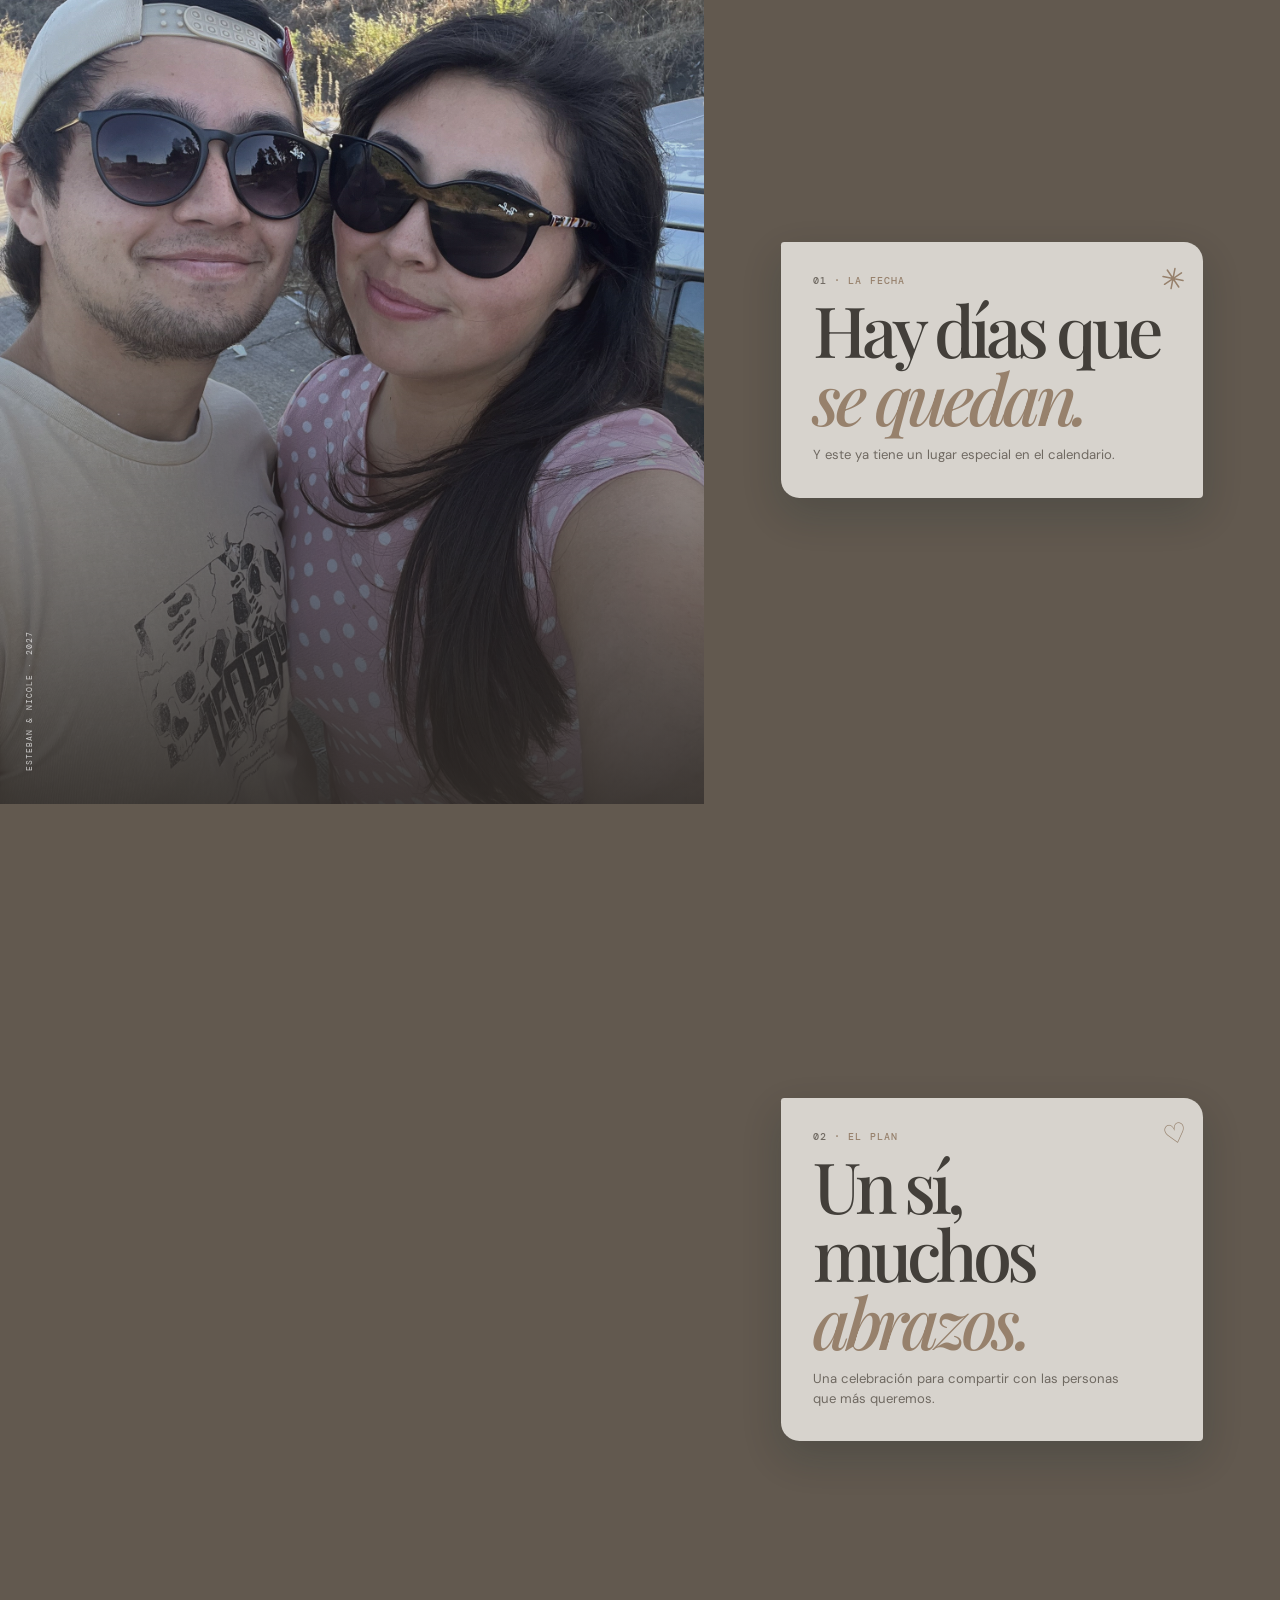
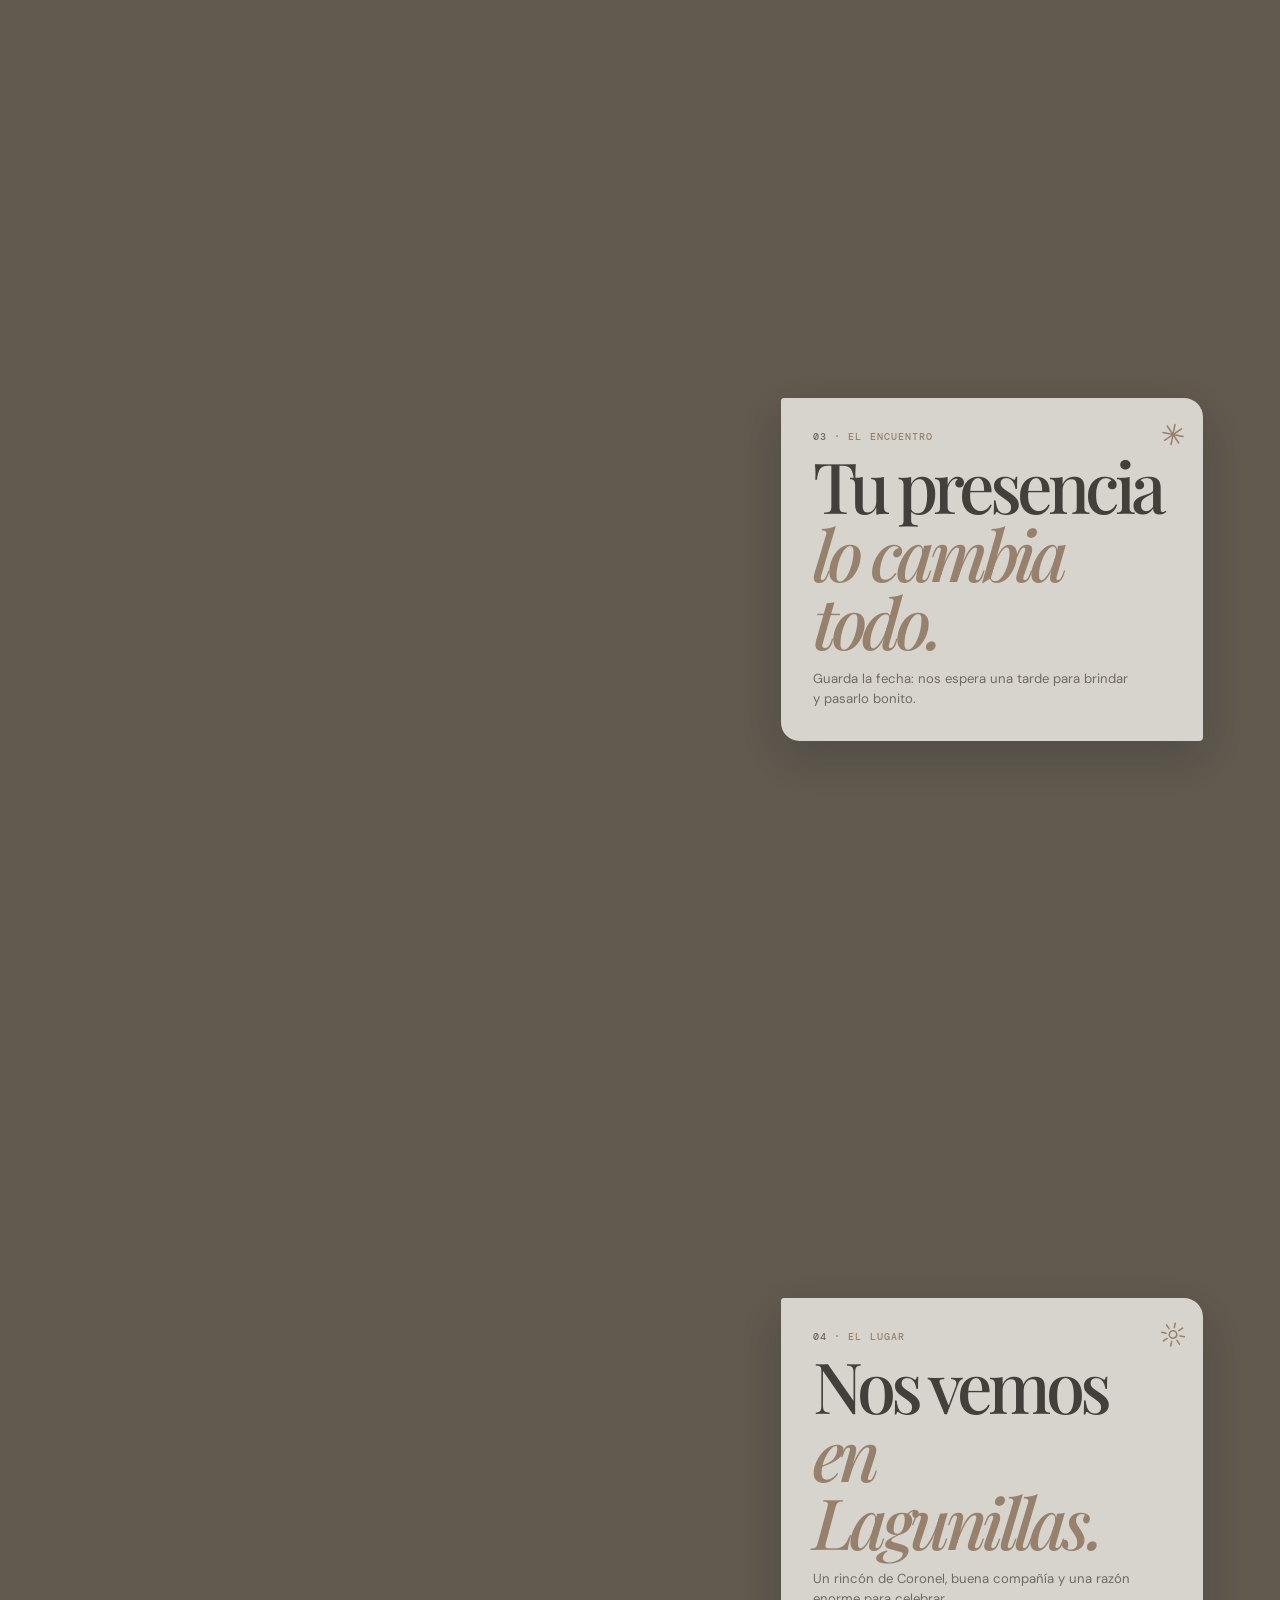
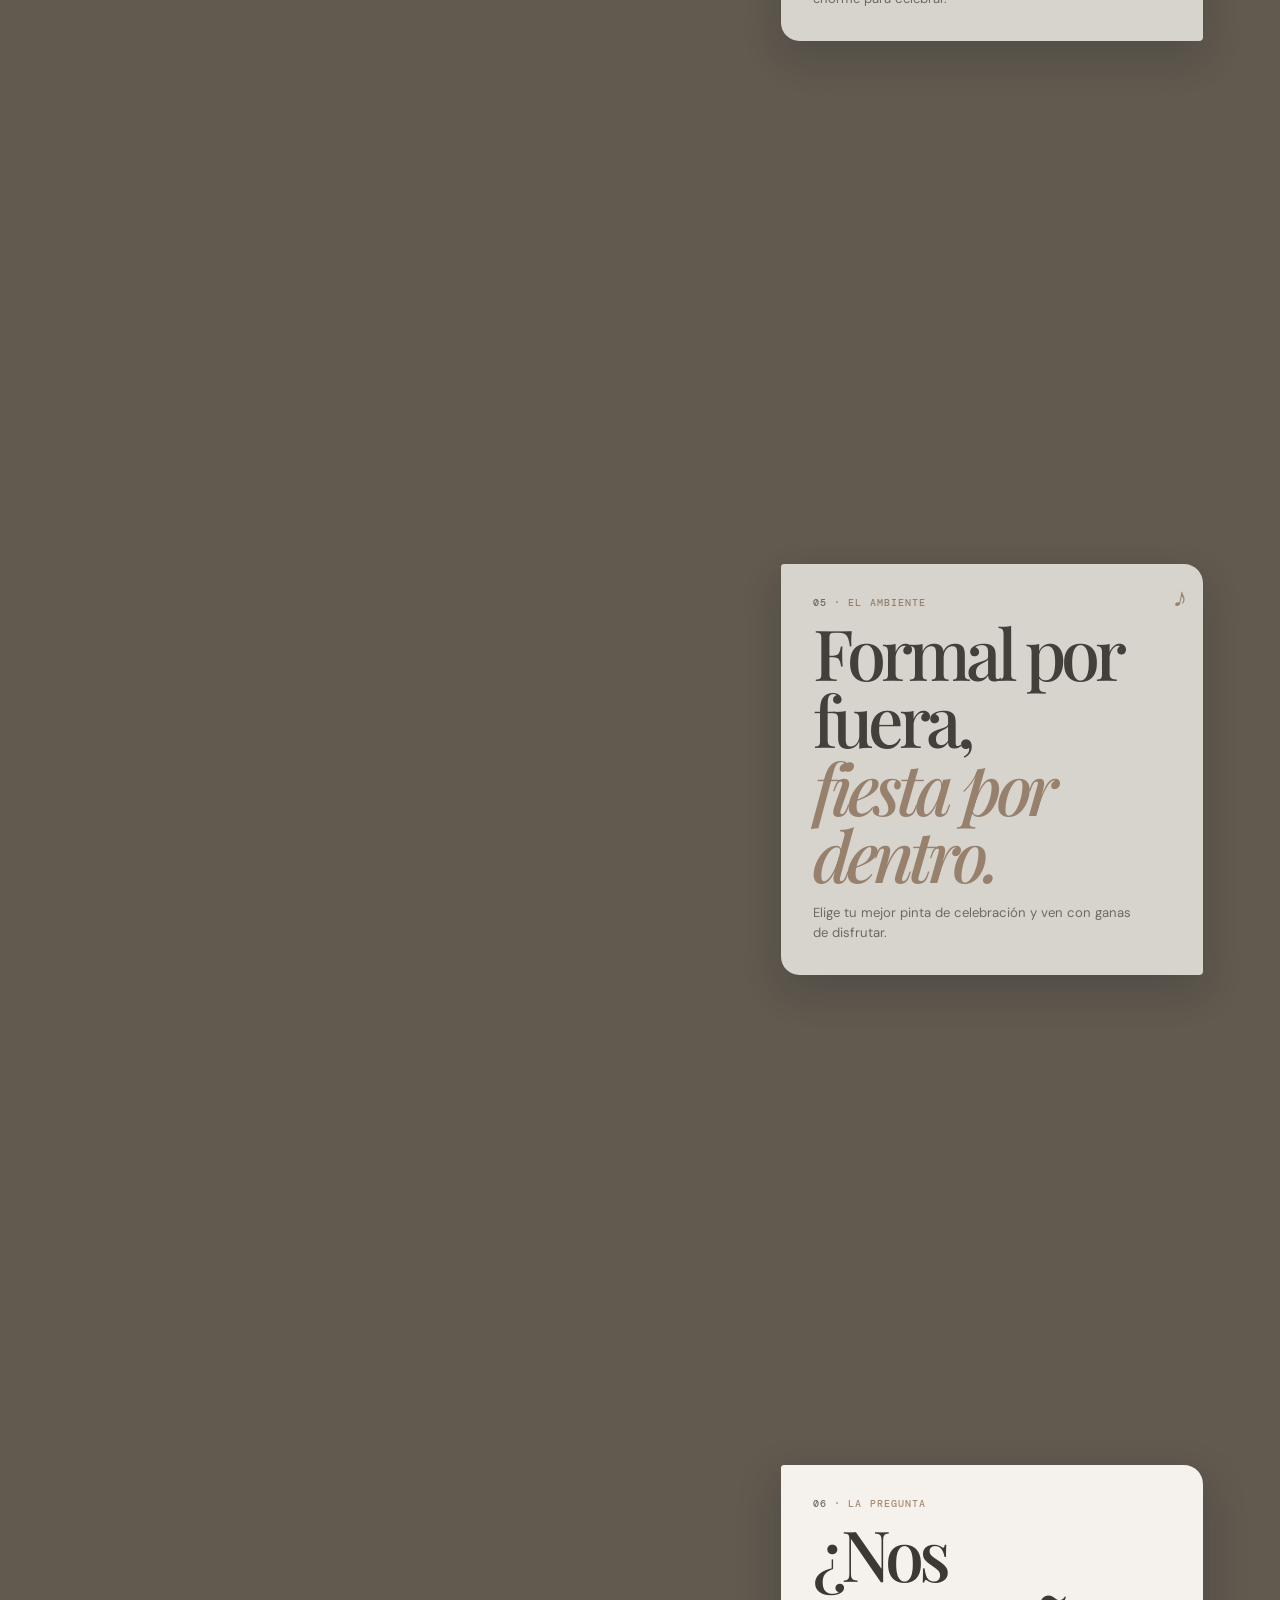
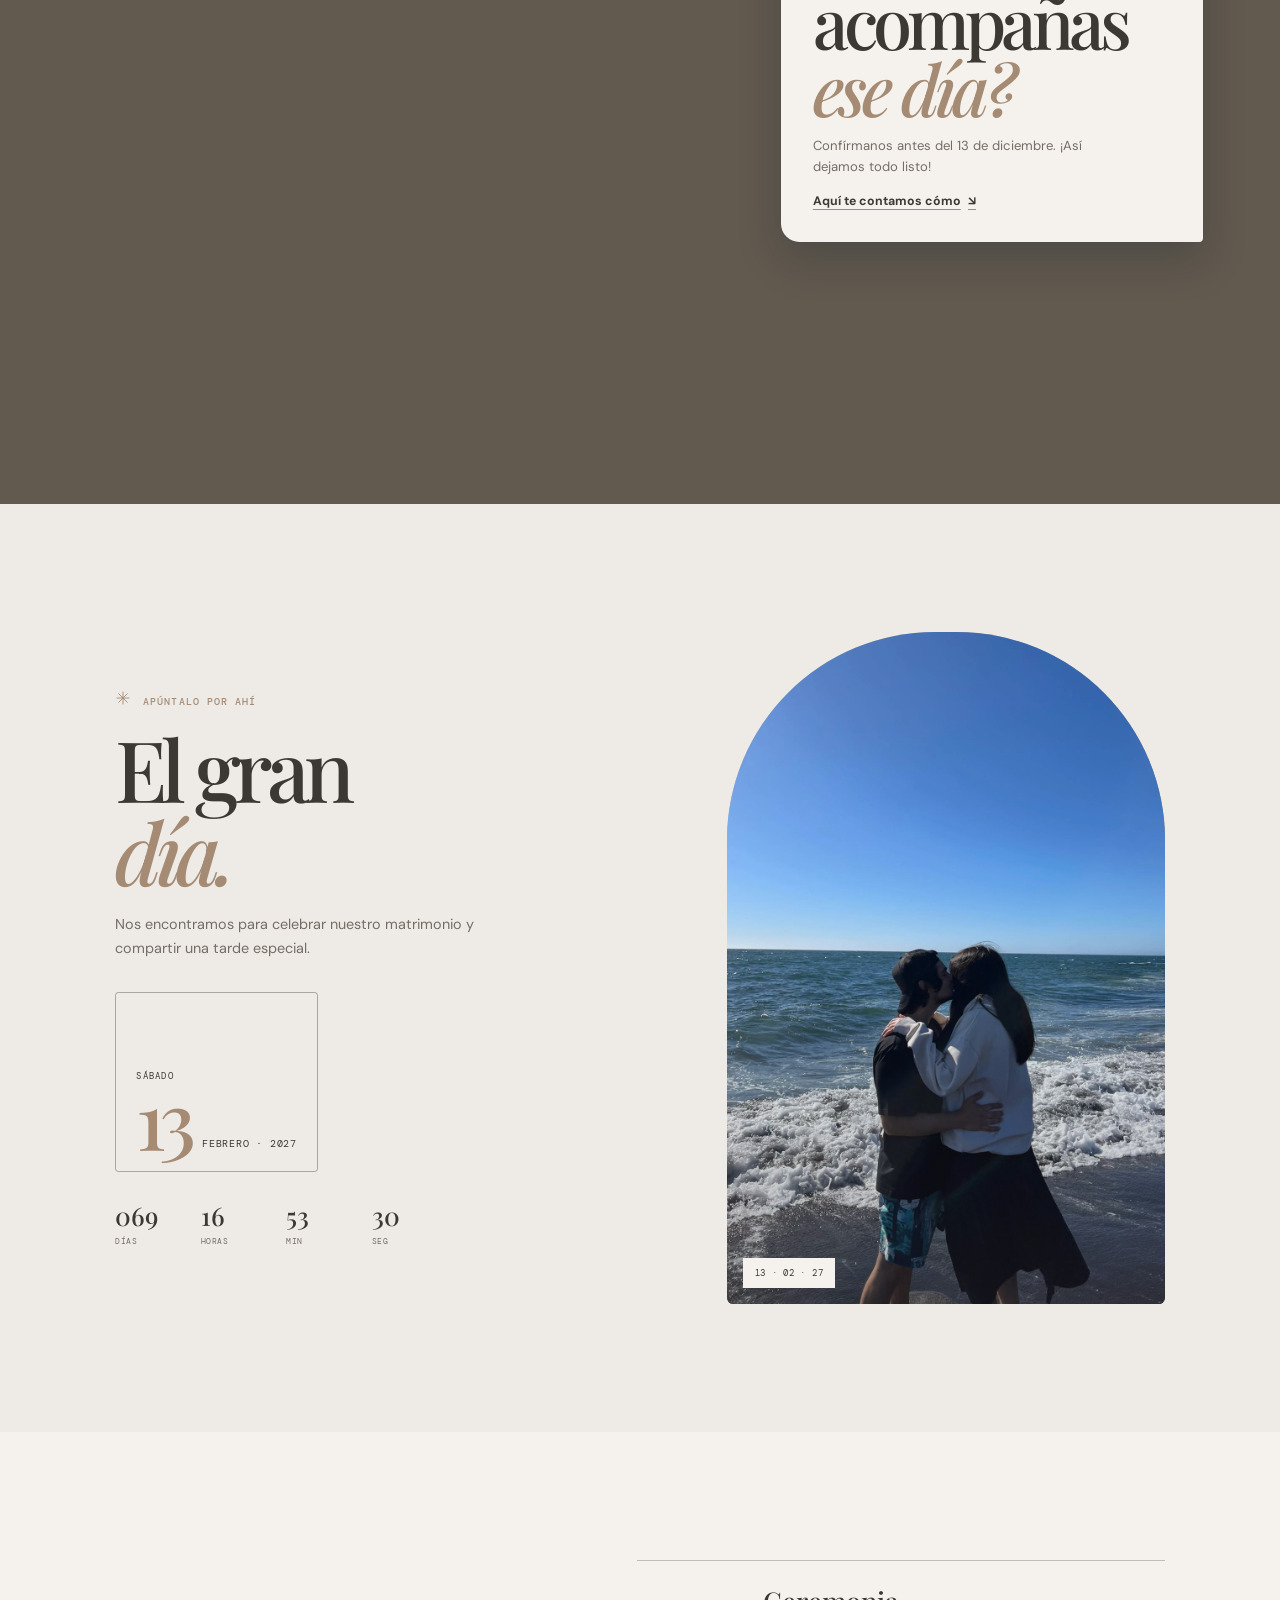
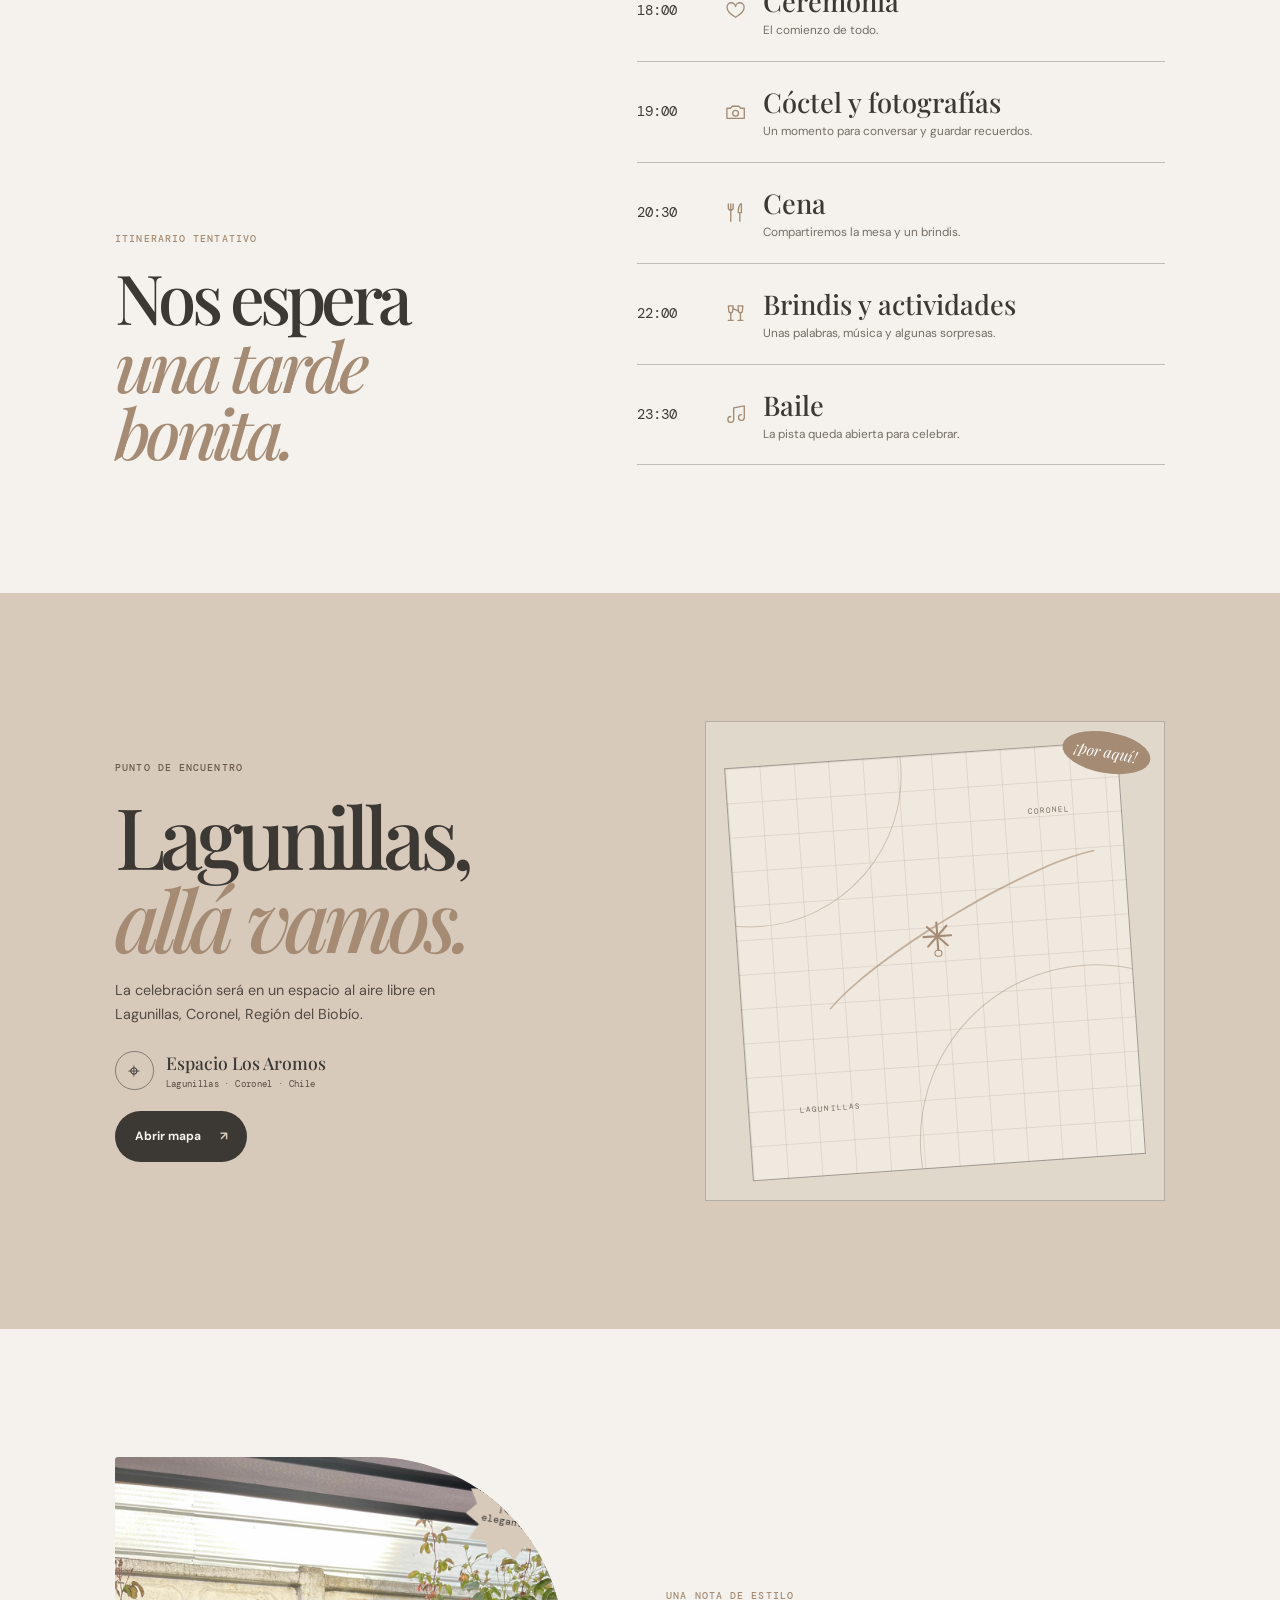
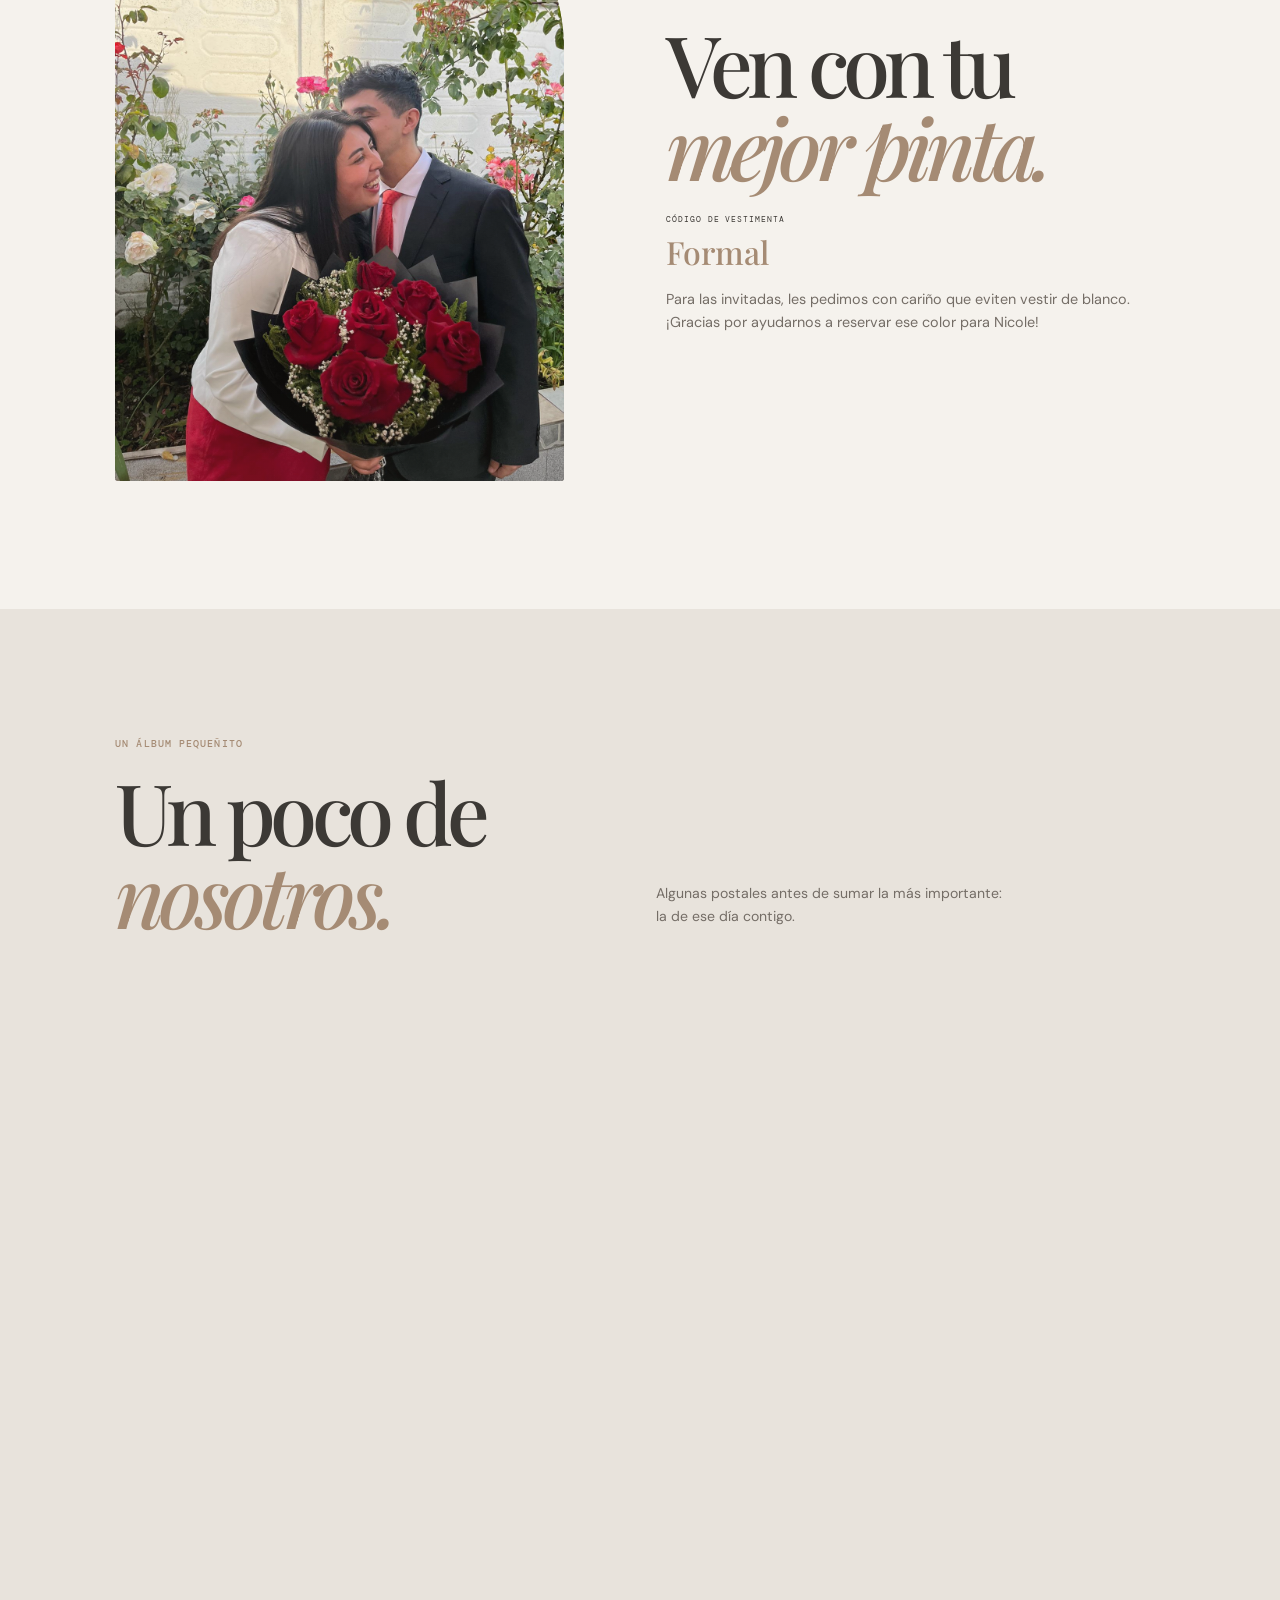
==== commit 725c6e79: "Force light color scheme across invitation" ====
--- a/index.html
+++ b/index.html
@@ -4,6 +4,7 @@
     <meta charset="utf-8" />
     <meta name="viewport" content="width=device-width, initial-scale=1" />
     <meta name="theme-color" content="#f5f2ed" />
+    <meta name="color-scheme" content="only light" />
     <meta name="description" content="Esteban y Nicole se casan. Acompáñanos a celebrar en Lagunillas, Coronel." />
     <meta property="og:title" content="Esteban & Nicole · Nos casamos" />
     <meta property="og:description" content="Sábado 13 de febrero de 2027 · Lagunillas, Coronel" />
--- a/styles.css
+++ b/styles.css
@@ -1,7 +1,7 @@
 @import url("https://fonts.googleapis.com/css2?family=DM+Mono:wght@400;500&family=DM+Sans:wght@400;500;600;700&family=Playfair+Display:ital,wght@0,500;0,600;1,500;1,600&display=swap");
 
 :root {
-  color-scheme: light;
+  color-scheme: only light;
   --paper: #f5f2ed;
   --paper-dark: #e8e3dc;
   --ink: #3c3935;
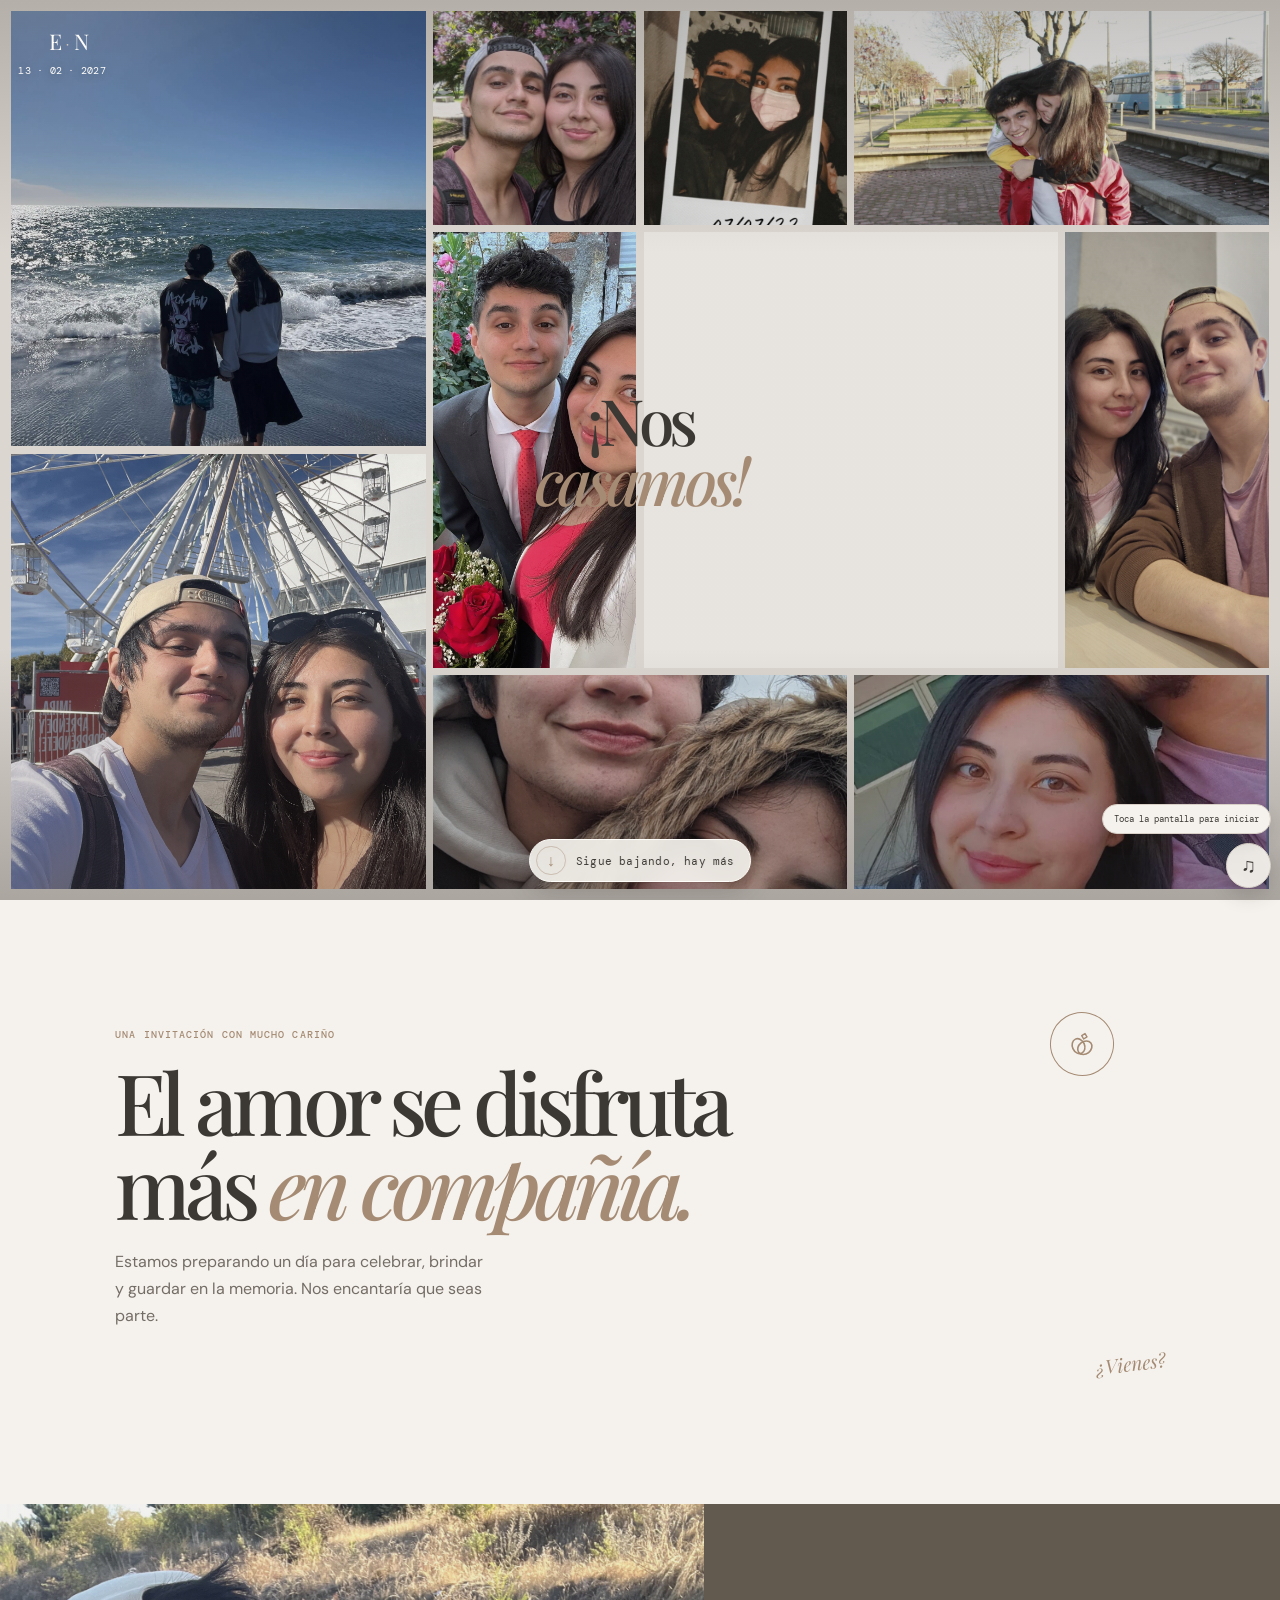
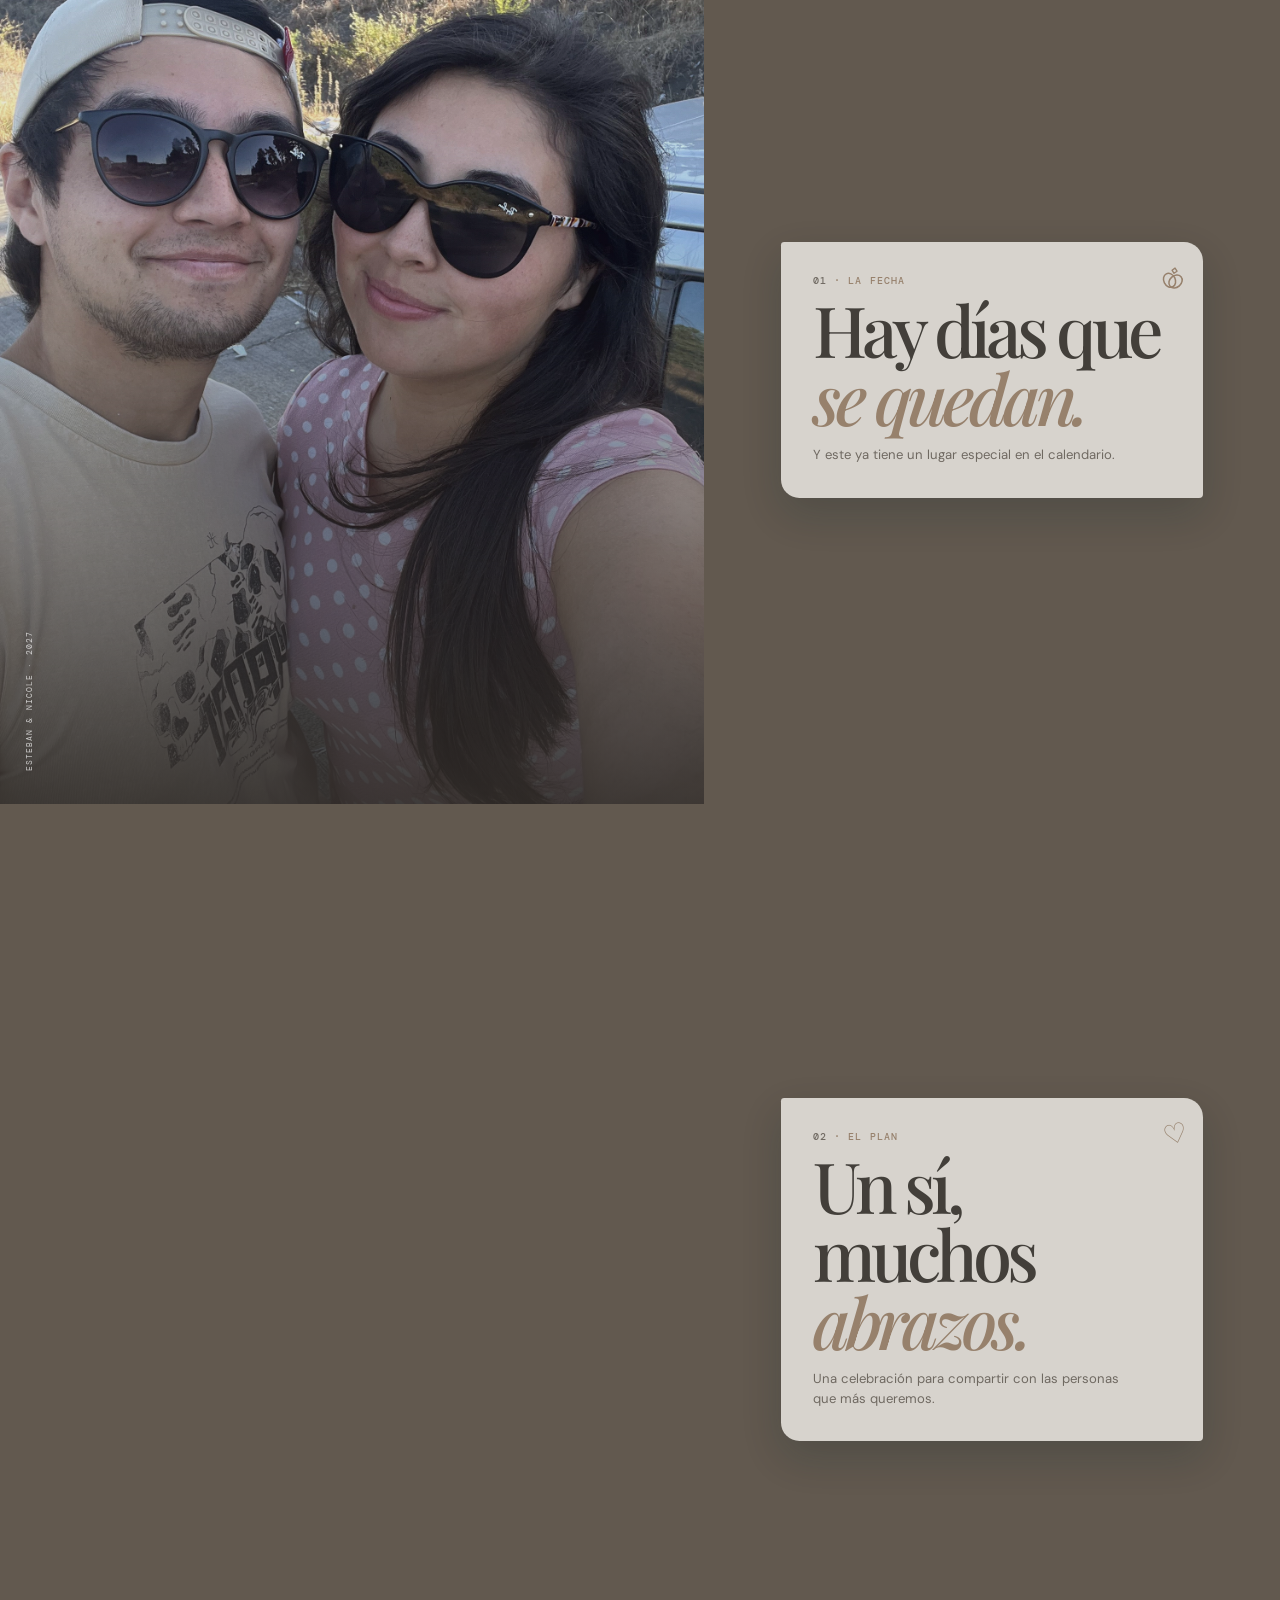
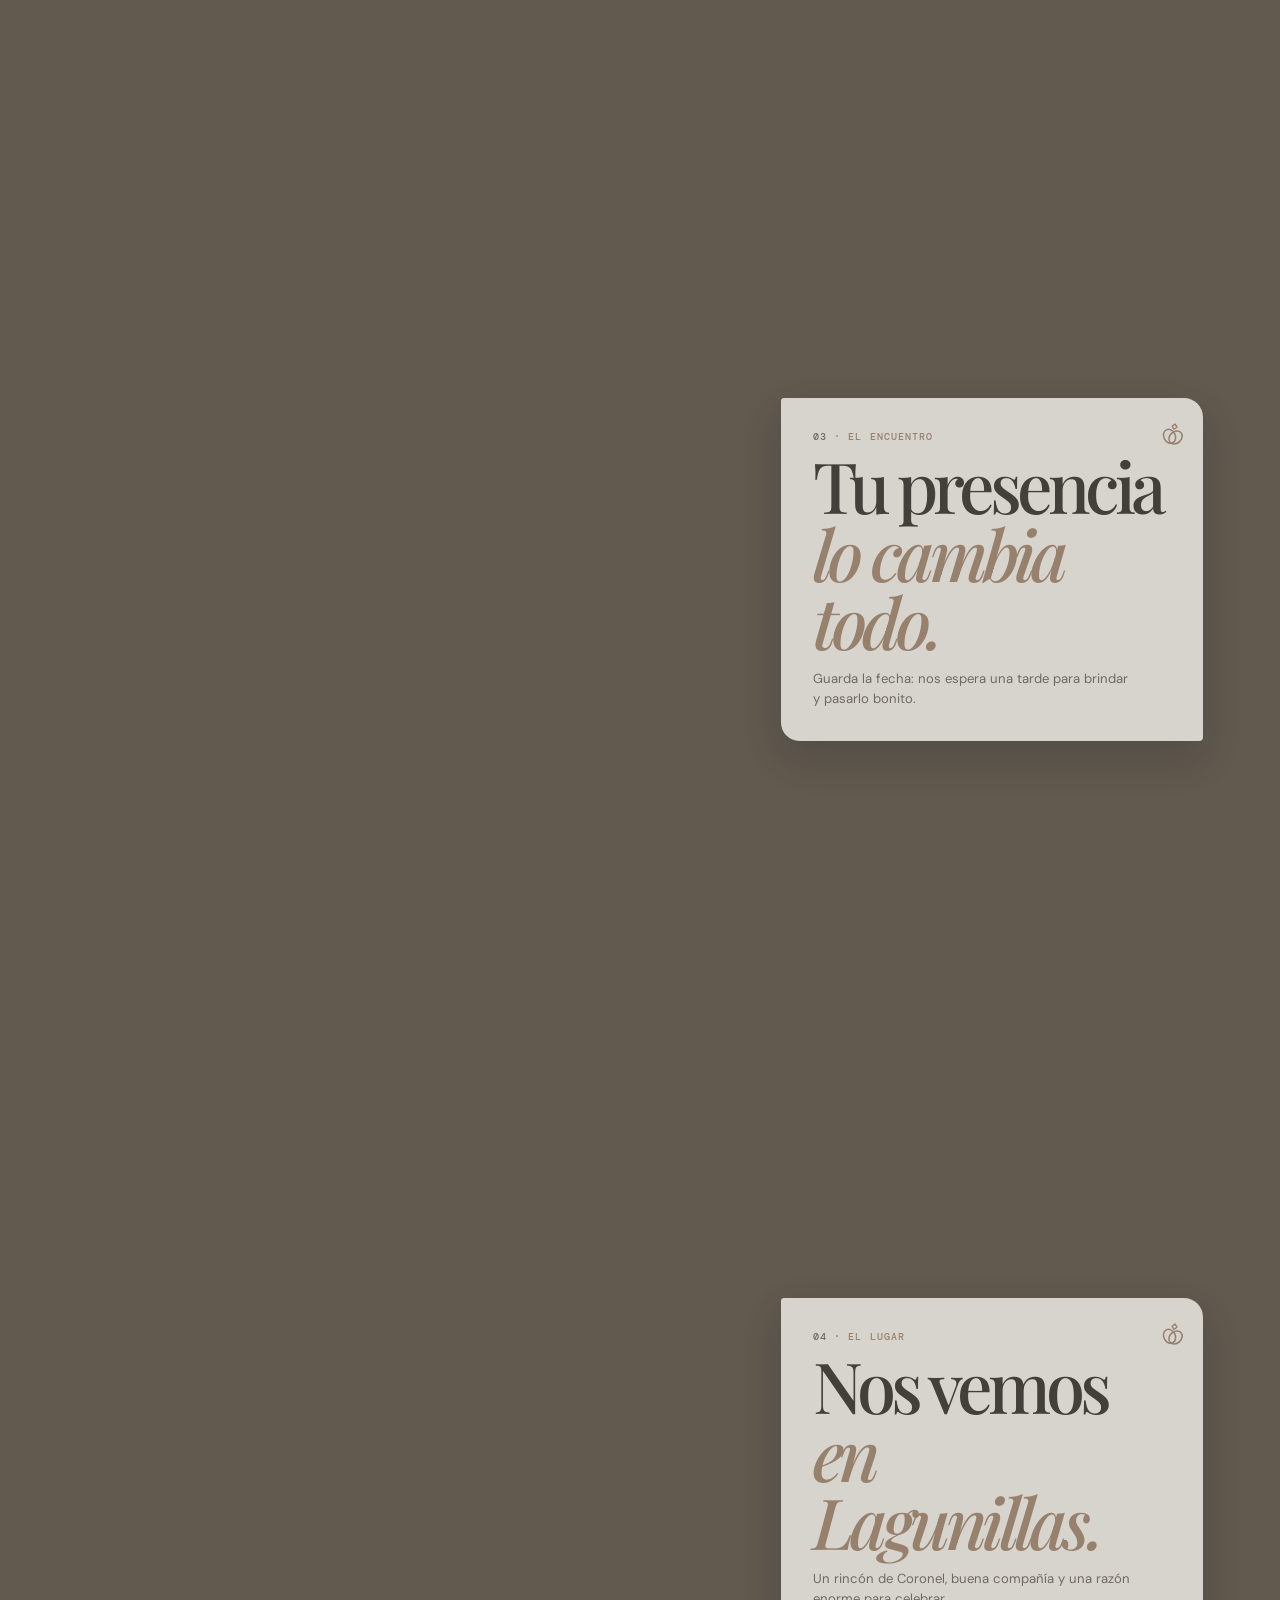
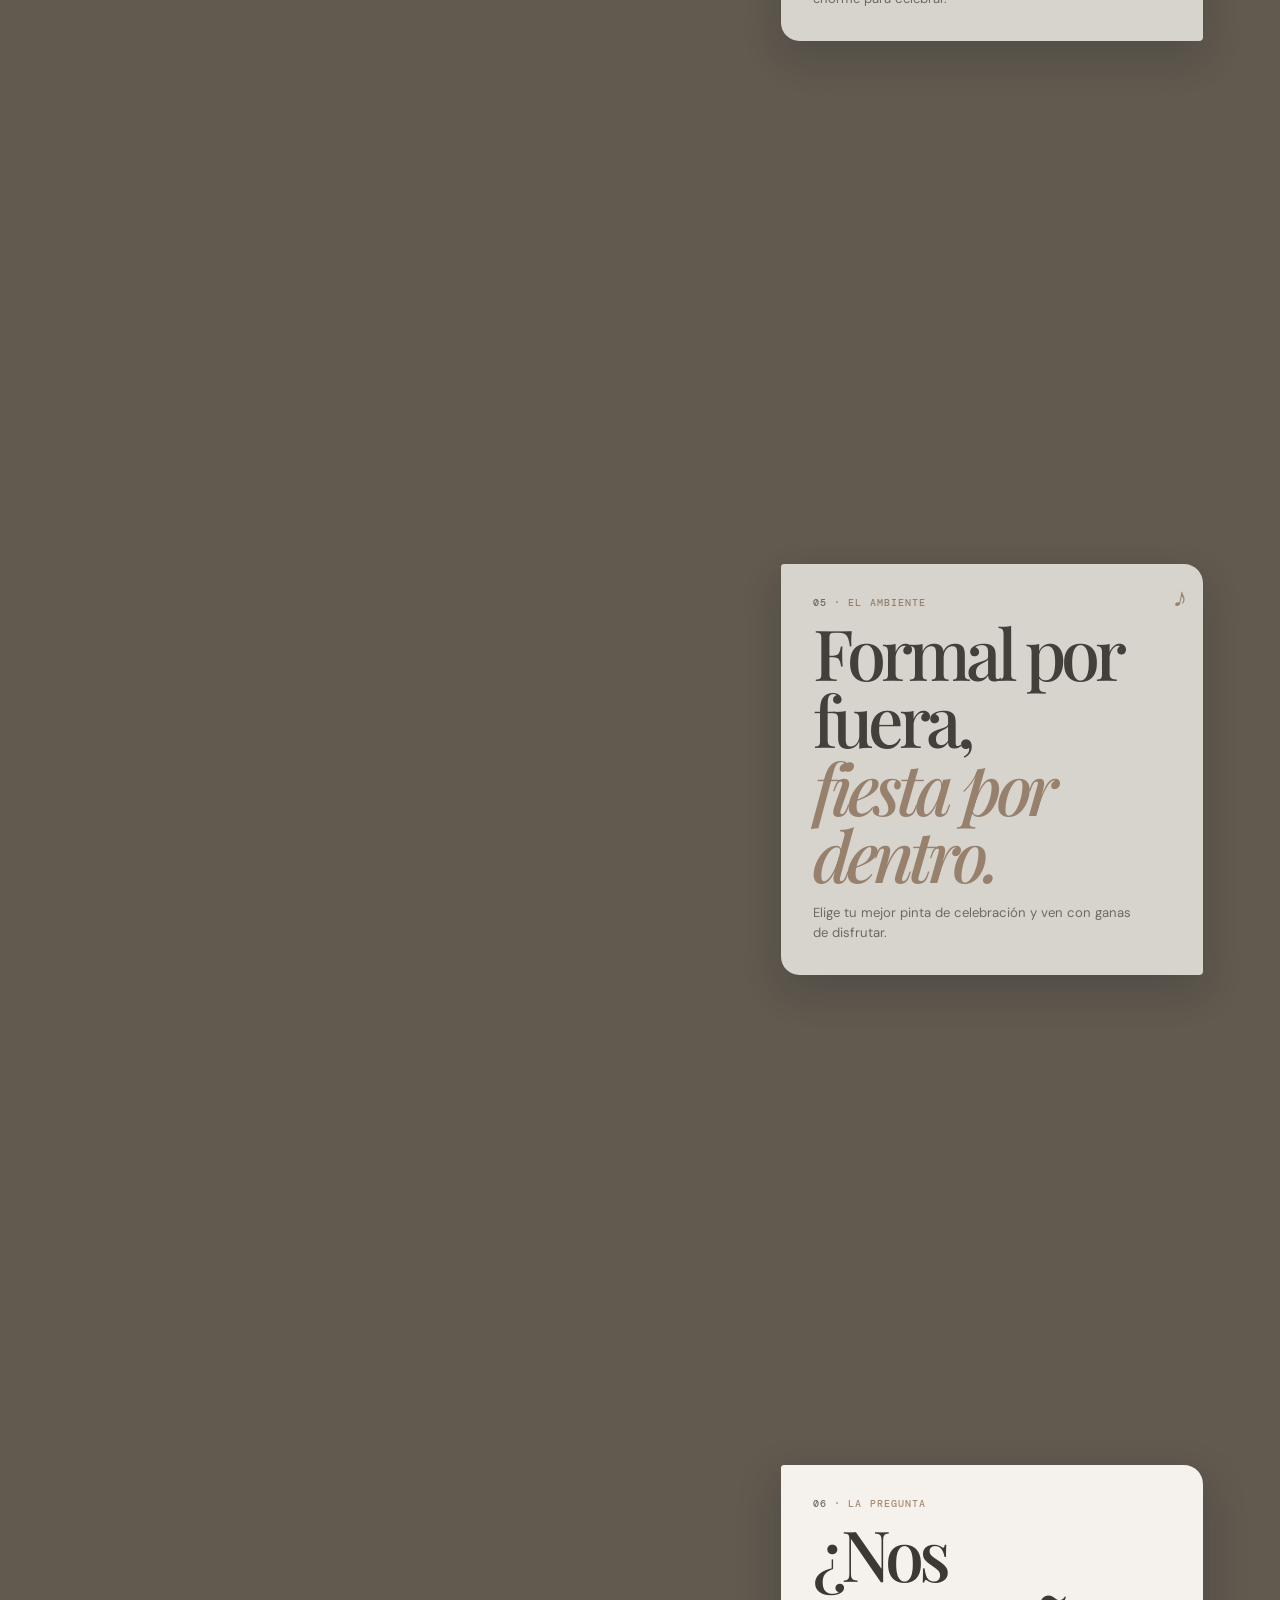
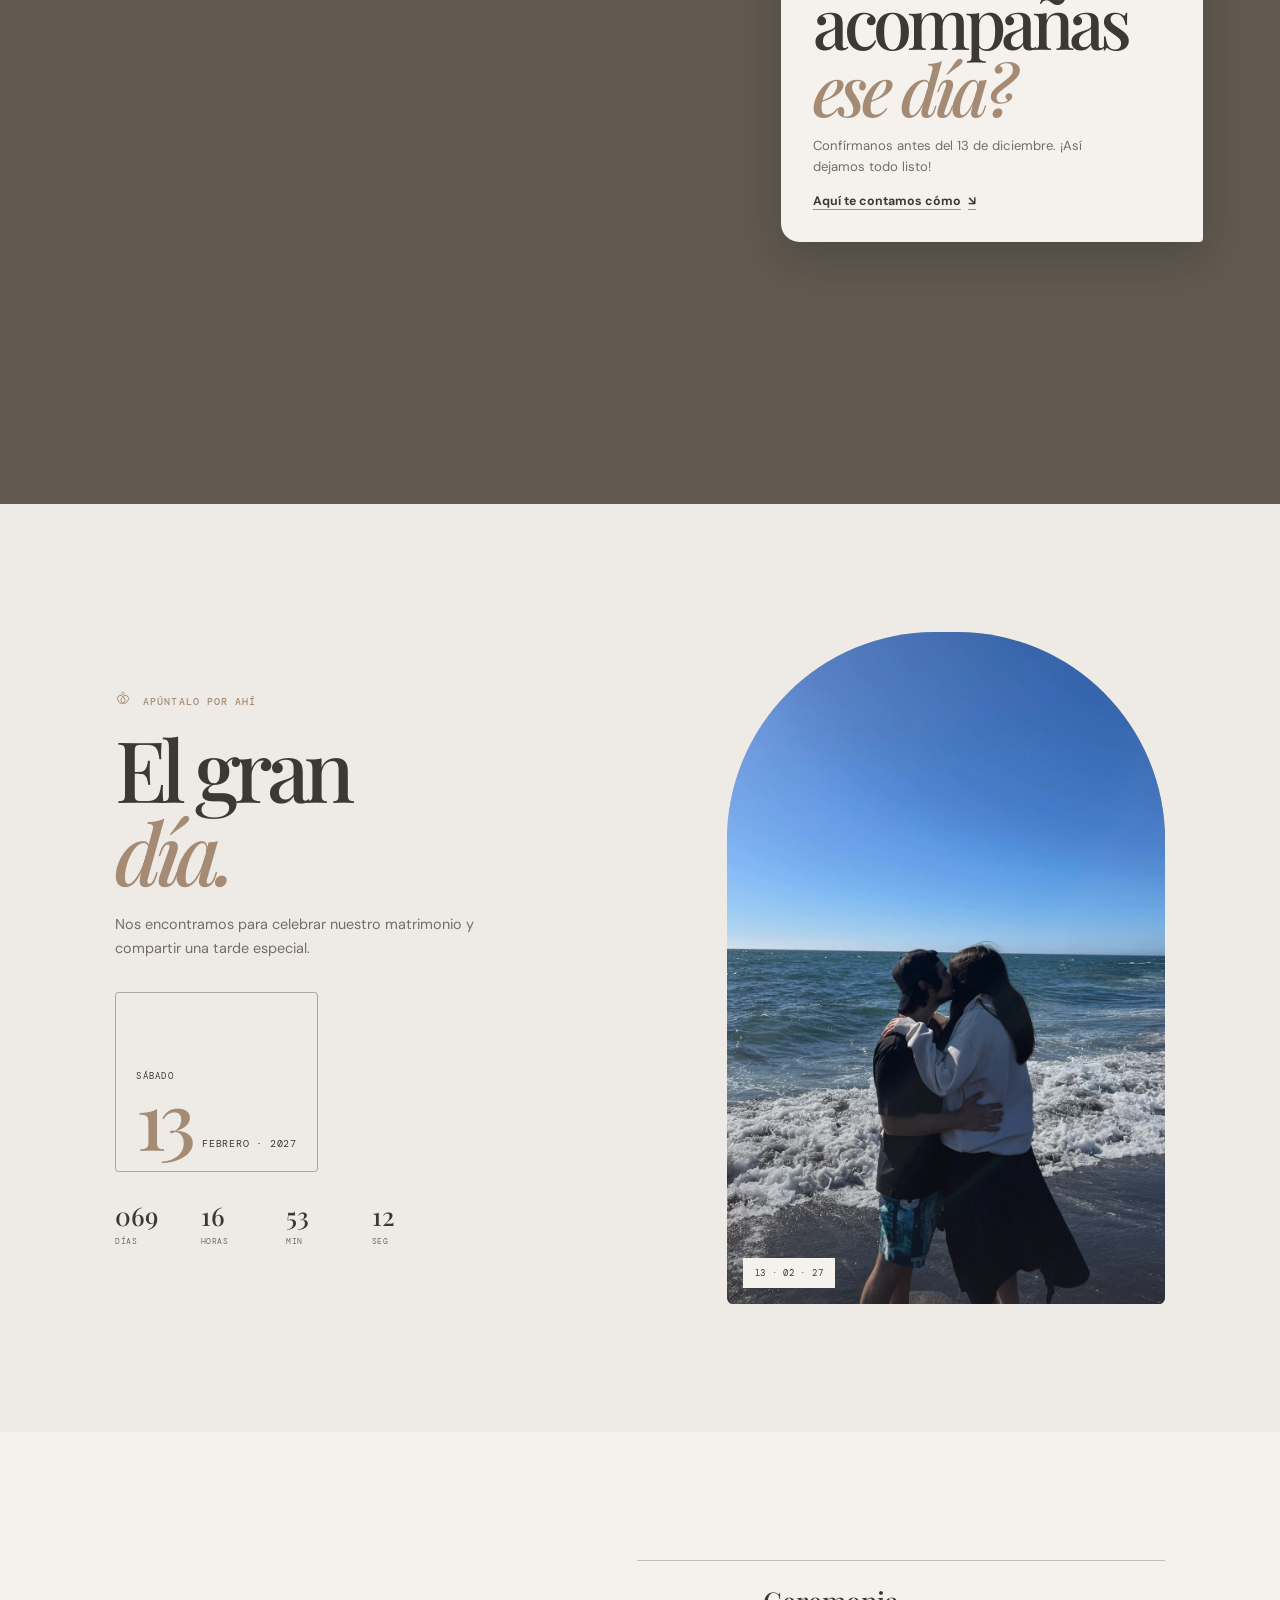
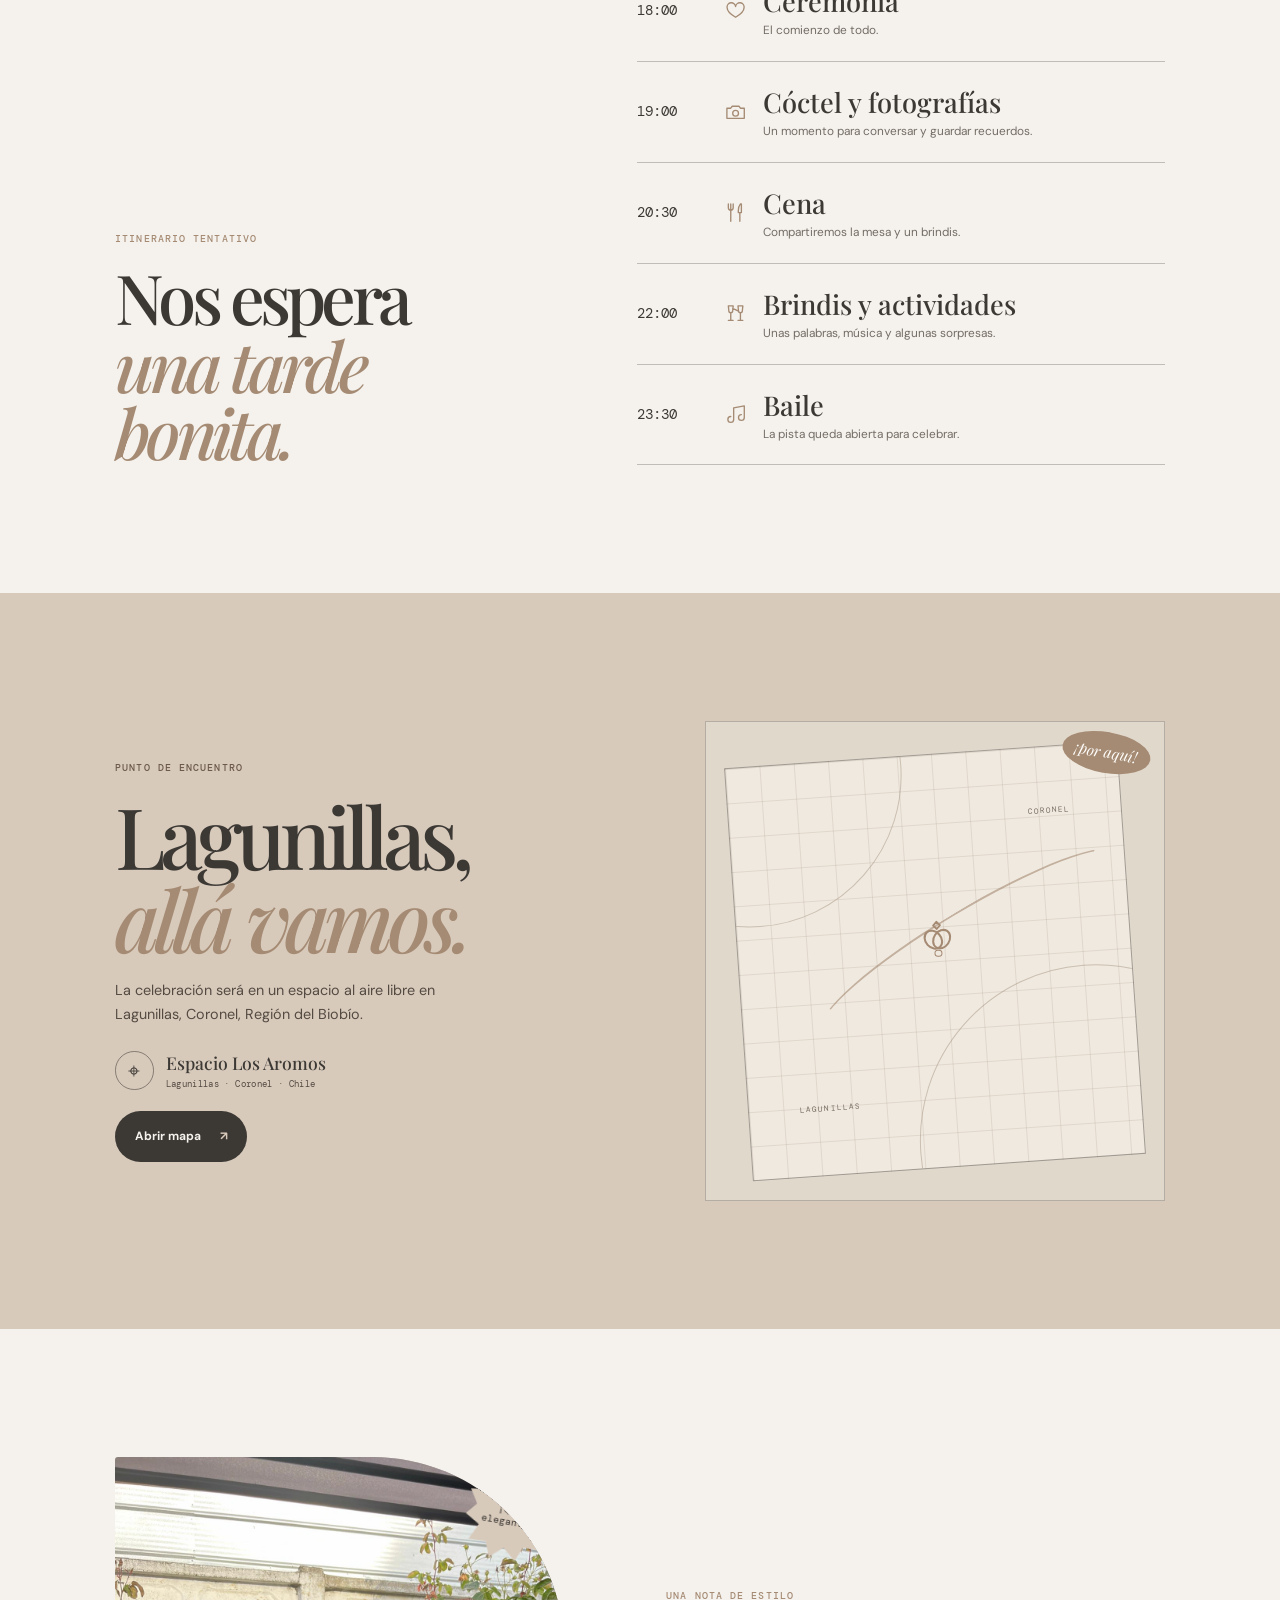
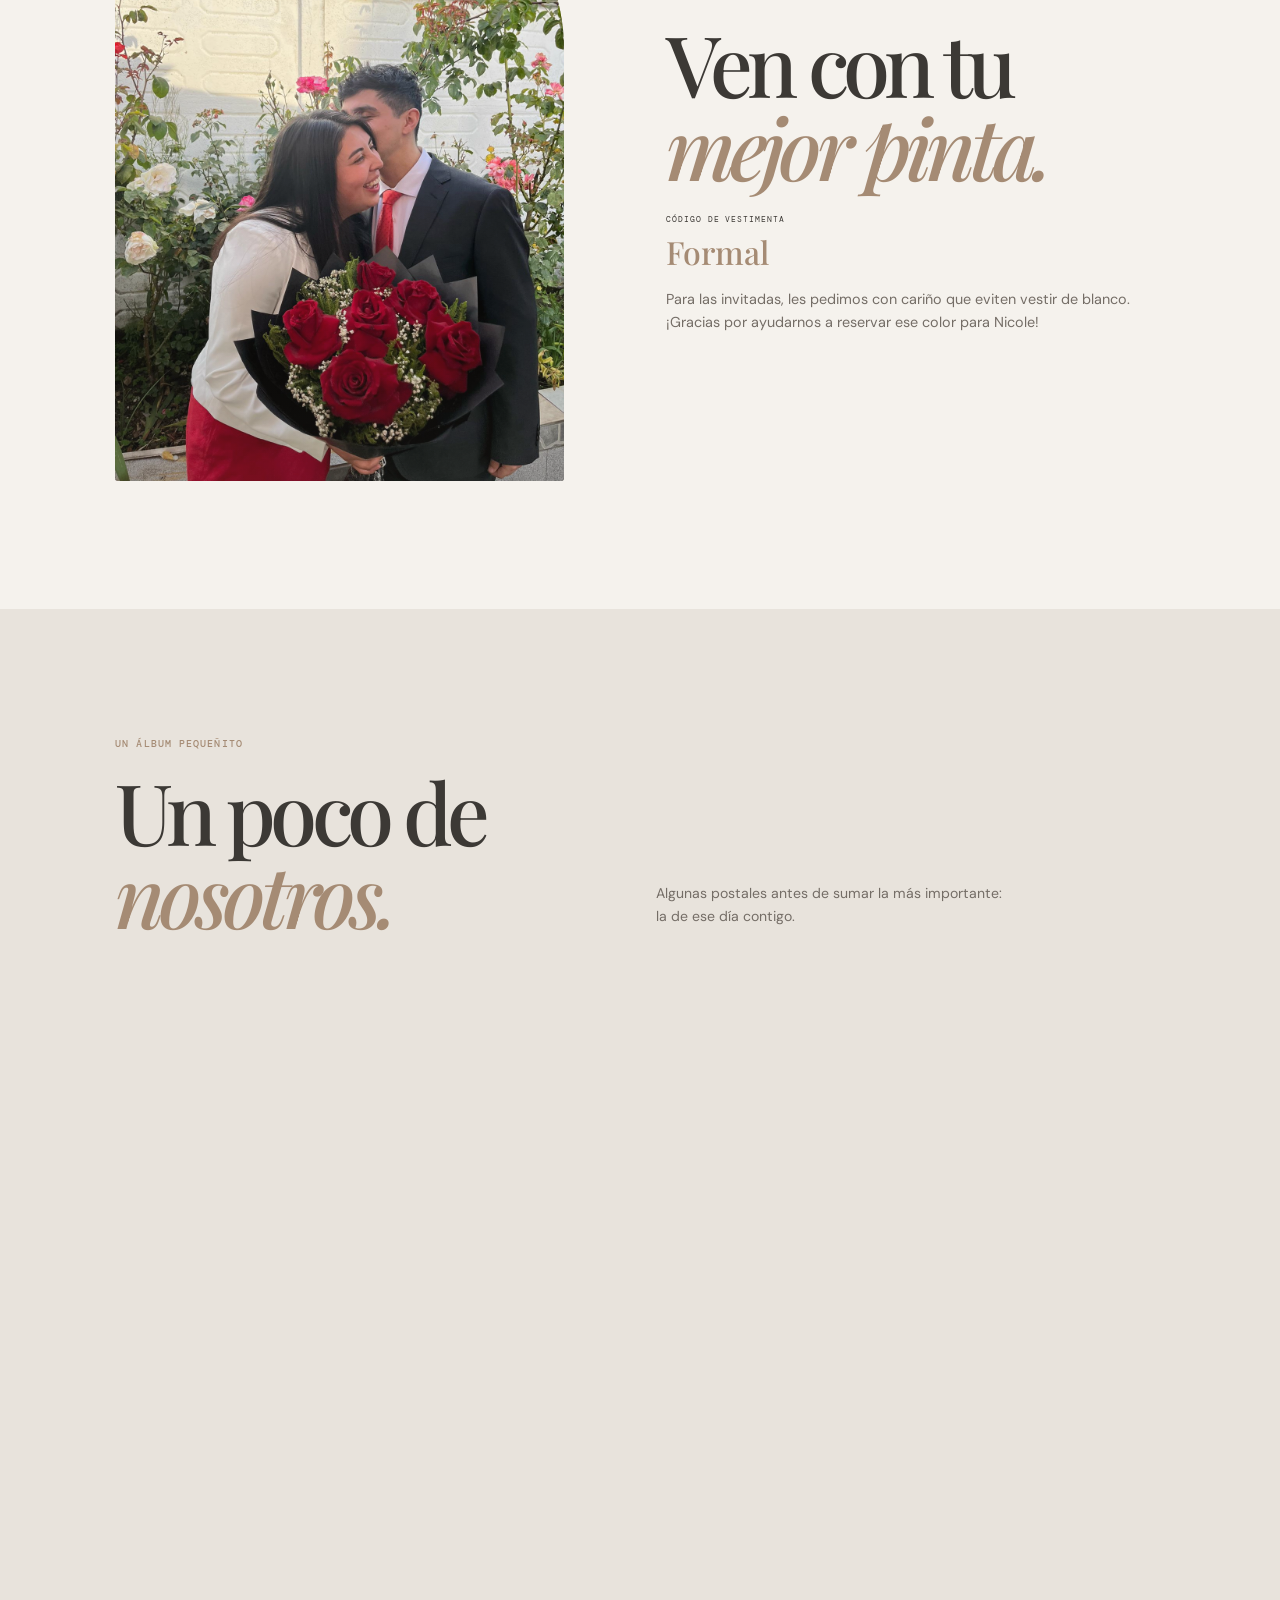
==== commit 8dd46b82: "Replace decorative stars with wedding rings" ====
--- a/index.html
+++ b/index.html
@@ -55,11 +55,11 @@
       </section>
 
       <section class="welcome section-pad" id="bienvenida" aria-labelledby="welcome-title">
-        <div class="welcome__mark" aria-hidden="true"><svg class="ornament-star" viewBox="0 0 24 24" fill="none" focusable="false"><path d="M12 3v18M3 12h18M5.6 5.6l12.8 12.8M18.4 5.6L5.6 18.4" stroke="currentColor" stroke-width="1.35" stroke-linecap="round" /></svg></div>
+        <div class="welcome__mark" aria-hidden="true"><svg class="ornament-wedding" viewBox="0 0 24 24" fill="none" focusable="false"><ellipse cx="9.3" cy="14.1" rx="5.1" ry="6.4" transform="rotate(-38 9.3 14.1)" stroke="currentColor" stroke-width="1.35" /><ellipse cx="14.7" cy="14.1" rx="5.1" ry="6.4" transform="rotate(38 14.7 14.1)" stroke="currentColor" stroke-width="1.35" /><path d="m12 2.6 2.25 2.35L12 7.3 9.75 4.95 12 2.6Z" stroke="currentColor" stroke-width="1.2" stroke-linejoin="round" /></svg></div>
         <p class="eyebrow">Una invitación con mucho cariño</p>
         <h2 id="welcome-title">El amor se disfruta<br />más <em>en compañía.</em></h2>
         <p>Estamos preparando un día para celebrar, brindar y guardar en la memoria. Nos encantaría que seas parte.</p>
-        <span class="hand-note">¿Vienes? <span aria-hidden="true">☺</span></span>
+        <span class="hand-note">¿Vienes?</span>
       </section>
 
       <section class="story" aria-label="Un pequeño adelanto">
@@ -80,7 +80,7 @@
               <p class="eyebrow"><span>01</span> · La fecha</p>
               <h2>Hay días que<br /><em>se quedan.</em></h2>
               <p>Y este ya tiene un lugar especial en el calendario.</p>
-              <span class="doodle" aria-hidden="true"><svg class="ornament-star" viewBox="0 0 24 24" fill="none" focusable="false"><path d="M12 3v18M3 12h18M5.6 5.6l12.8 12.8M18.4 5.6L5.6 18.4" stroke="currentColor" stroke-width="1.35" stroke-linecap="round" /></svg></span>
+              <span class="doodle" aria-hidden="true"><svg class="ornament-wedding" viewBox="0 0 24 24" fill="none" focusable="false"><ellipse cx="9.3" cy="14.1" rx="5.1" ry="6.4" transform="rotate(-38 9.3 14.1)" stroke="currentColor" stroke-width="1.35" /><ellipse cx="14.7" cy="14.1" rx="5.1" ry="6.4" transform="rotate(38 14.7 14.1)" stroke="currentColor" stroke-width="1.35" /><path d="m12 2.6 2.25 2.35L12 7.3 9.75 4.95 12 2.6Z" stroke="currentColor" stroke-width="1.2" stroke-linejoin="round" /></svg></span>
             </div>
           </article>
           <article class="story__chapter" data-story-step="1">
@@ -96,7 +96,7 @@
               <p class="eyebrow"><span>03</span> · El encuentro</p>
               <h2>Tu presencia<br /><em>lo cambia todo.</em></h2>
               <p>Guarda la fecha: nos espera una tarde para brindar y pasarlo bonito.</p>
-              <span class="doodle" aria-hidden="true"><svg class="ornament-star" viewBox="0 0 24 24" fill="none" focusable="false"><path d="M12 3v18M3 12h18M5.6 5.6l12.8 12.8M18.4 5.6L5.6 18.4" stroke="currentColor" stroke-width="1.35" stroke-linecap="round" /></svg></span>
+              <span class="doodle" aria-hidden="true"><svg class="ornament-wedding" viewBox="0 0 24 24" fill="none" focusable="false"><ellipse cx="9.3" cy="14.1" rx="5.1" ry="6.4" transform="rotate(-38 9.3 14.1)" stroke="currentColor" stroke-width="1.35" /><ellipse cx="14.7" cy="14.1" rx="5.1" ry="6.4" transform="rotate(38 14.7 14.1)" stroke="currentColor" stroke-width="1.35" /><path d="m12 2.6 2.25 2.35L12 7.3 9.75 4.95 12 2.6Z" stroke="currentColor" stroke-width="1.2" stroke-linejoin="round" /></svg></span>
             </div>
           </article>
           <article class="story__chapter" data-story-step="3">
@@ -104,7 +104,7 @@
               <p class="eyebrow"><span>04</span> · El lugar</p>
               <h2>Nos vemos<br /><em>en Lagunillas.</em></h2>
               <p>Un rincón de Coronel, buena compañía y una razón enorme para celebrar.</p>
-              <span class="doodle doodle--sun" aria-hidden="true"><svg class="ornament-star ornament-sun" viewBox="0 0 24 24" fill="none" focusable="false"><circle cx="12" cy="12" r="3.3" stroke="currentColor" stroke-width="1.35" /><path d="M12 1.8v4M12 18.2v4M1.8 12h4M18.2 12h4M4.8 4.8l2.8 2.8M16.4 16.4l2.8 2.8M19.2 4.8l-2.8 2.8M7.6 16.4l-2.8 2.8" stroke="currentColor" stroke-width="1.35" stroke-linecap="round" /></svg></span>
+              <span class="doodle doodle--rings" aria-hidden="true"><svg class="ornament-wedding" viewBox="0 0 24 24" fill="none" focusable="false"><ellipse cx="9.3" cy="14.1" rx="5.1" ry="6.4" transform="rotate(-38 9.3 14.1)" stroke="currentColor" stroke-width="1.35" /><ellipse cx="14.7" cy="14.1" rx="5.1" ry="6.4" transform="rotate(38 14.7 14.1)" stroke="currentColor" stroke-width="1.35" /><path d="m12 2.6 2.25 2.35L12 7.3 9.75 4.95 12 2.6Z" stroke="currentColor" stroke-width="1.2" stroke-linejoin="round" /></svg></span>
             </div>
           </article>
           <article class="story__chapter" data-story-step="4">
@@ -128,7 +128,7 @@
 
       <section class="event section-pad" id="el-dia" aria-labelledby="event-title">
         <div class="event__copy">
-          <p class="eyebrow"><svg class="ornament-star eyebrow-star" viewBox="0 0 24 24" fill="none" aria-hidden="true" focusable="false"><path d="M12 3v18M3 12h18M5.6 5.6l12.8 12.8M18.4 5.6L5.6 18.4" stroke="currentColor" stroke-width="1.35" stroke-linecap="round" /></svg> Apúntalo por ahí</p>
+          <p class="eyebrow"><svg class="ornament-wedding eyebrow-icon" viewBox="0 0 24 24" fill="none" aria-hidden="true" focusable="false"><ellipse cx="9.3" cy="14.1" rx="5.1" ry="6.4" transform="rotate(-38 9.3 14.1)" stroke="currentColor" stroke-width="1.35" /><ellipse cx="14.7" cy="14.1" rx="5.1" ry="6.4" transform="rotate(38 14.7 14.1)" stroke="currentColor" stroke-width="1.35" /><path d="m12 2.6 2.25 2.35L12 7.3 9.75 4.95 12 2.6Z" stroke="currentColor" stroke-width="1.2" stroke-linejoin="round" /></svg> Apúntalo por ahí</p>
           <h2 id="event-title">El gran<br /><em>día.</em></h2>
           <p class="event__intro">Nos encontramos para celebrar nuestro matrimonio y compartir una tarde especial.</p>
           <div class="event__date-block">
@@ -195,7 +195,7 @@
           <a class="button button--dark" data-map-link href="https://www.google.com/maps/search/?api=1&query=Lagunillas%2C%20Coronel%2C%20Chile" target="_blank" rel="noreferrer">Abrir mapa <span aria-hidden="true">↗</span></a>
         </div>
         <div class="location__art" aria-hidden="true">
-          <div class="map-paper"><span class="map-ring map-ring--one"></span><span class="map-ring map-ring--two"></span><span class="map-path"></span><span class="map-pin"><svg class="ornament-star" viewBox="0 0 24 24" fill="none" aria-hidden="true" focusable="false"><path d="M12 3v18M3 12h18M5.6 5.6l12.8 12.8M18.4 5.6L5.6 18.4" stroke="currentColor" stroke-width="1.35" stroke-linecap="round" /></svg><b></b></span><span class="map-label map-label--top">CORONEL</span><span class="map-label map-label--bottom">LAGUNILLAS</span></div>
+          <div class="map-paper"><span class="map-ring map-ring--one"></span><span class="map-ring map-ring--two"></span><span class="map-path"></span><span class="map-pin"><svg class="ornament-wedding" viewBox="0 0 24 24" fill="none" aria-hidden="true" focusable="false"><ellipse cx="9.3" cy="14.1" rx="5.1" ry="6.4" transform="rotate(-38 9.3 14.1)" stroke="currentColor" stroke-width="1.35" /><ellipse cx="14.7" cy="14.1" rx="5.1" ry="6.4" transform="rotate(38 14.7 14.1)" stroke="currentColor" stroke-width="1.35" /><path d="m12 2.6 2.25 2.35L12 7.3 9.75 4.95 12 2.6Z" stroke="currentColor" stroke-width="1.2" stroke-linejoin="round" /></svg><b></b></span><span class="map-label map-label--top">CORONEL</span><span class="map-label map-label--bottom">LAGUNILLAS</span></div>
           <span class="location__sticker">¡por aquí!</span>
         </div>
       </section>
--- a/styles.css
+++ b/styles.css
@@ -40,7 +40,7 @@
   justify-content: space-between; padding: 1rem 1.15rem; color: var(--white);
   transition: color 220ms ease, background-color 220ms ease, box-shadow 220ms ease, border-color 220ms ease;
 }
-.ornament-star { display: inline-block; width: 1em; height: 1em; flex: none; color: inherit; vertical-align: middle; }
+.ornament-wedding { display: inline-block; width: 1em; height: 1em; flex: none; color: inherit; vertical-align: middle; }
 .wordmark { font-family: var(--serif); font-size: 1.35rem; text-decoration: none; letter-spacing: -0.12em; }
 .wordmark__separator { display: inline-block; color: var(--beige); font-family: var(--sans); font-size: 0.7em; line-height: 1; margin: 0 0.48em; vertical-align: 0.04em; }
 .site-header nav { display: flex; align-items: center; gap: 0.45rem; font-size: 0.74rem; opacity: 0; visibility: hidden; pointer-events: none; transform: translateY(-0.45rem); transition: opacity 180ms ease, transform 180ms ease, visibility 180ms; }
@@ -114,13 +114,13 @@
 .music-dock.needs-file::after { content: "No se pudo cargar la canción"; }
 .music-dock.is-playing .music-dock__toggle { transform: scale(0.94); border-color: var(--taupe); color: var(--taupe); box-shadow: 0 0.25rem 0.8rem #302b273b, 0 0 0 2px #a58b7433; }
 .hand-note { align-self: flex-end; margin: 1.25rem 0 0; color: var(--taupe); font: italic 1.2rem var(--serif); transform: rotate(-7deg); }
-.hand-note span { color: var(--ink); }
 
 .story { position: relative; display: block; background: #62594f; color: var(--white); }
 .story__visual { position: sticky; z-index: 0; top: 0; height: 100svh; margin-bottom: -100svh; }
 .story__stage { position: relative; width: 100%; height: 100%; background: linear-gradient(155deg, #d7cfc4, #9a8b7d 46%, #4f4740 100%); }
 .story__stage::after { z-index: 2; background: linear-gradient(180deg, #302b2710 4%, #302b2727 36%, #302b27e8 100%); }
 .story__image { position: absolute; inset: 0; width: 100%; height: 100%; object-fit: cover; opacity: 0; transition: opacity 700ms cubic-bezier(0.2, 0.65, 0.3, 1); }
+.story__image[data-story-index="4"] { object-position: 60% center; }
 .story__image.is-visible { opacity: 1; }
 .story__stage.has-photo .photo-placeholder { opacity: 0; }
 .photo-placeholder--story { background: radial-gradient(ellipse at 50% 40%, #ded2c2 0 9%, transparent 10%), linear-gradient(135deg, #d4ccc1, #95877b 55%, #564d45); }
@@ -139,13 +139,13 @@
 .story__note > p:not(.eyebrow) { max-width: 20rem; margin: 0.85rem 0 0; color: var(--ink-soft); font-size: 0.82rem; line-height: 1.55; }
 .doodle { position: absolute; right: 1rem; top: 1rem; color: var(--taupe); font-size: 1.7rem; transform: rotate(11deg); }
 .doodle--heart { top: 1.15rem; transform: rotate(-15deg); }
-.doodle--sun { color: #a58b74; }
+.doodle--rings { color: #a58b74; }
 .text-link { display: inline-flex; gap: 0.45rem; margin-top: 1rem; color: var(--ink); font-size: 0.77rem; font-weight: 700; text-decoration-color: var(--taupe); text-underline-offset: 0.25rem; }
 
 .event { position: relative; z-index: 1; display: grid; gap: 2.5rem; background: var(--stone-light); }
 .event__copy { display: flex; flex-direction: column; align-items: flex-start; }
 .event__copy .eyebrow { margin-bottom: 1.1rem; }
-.eyebrow-star { width: 1rem; height: 1rem; margin-right: 0.3rem; vertical-align: -0.12em; }
+.eyebrow-icon { width: 1rem; height: 1rem; margin-right: 0.3rem; vertical-align: -0.12em; }
 .event__intro { max-width: 23rem; margin: 1.3rem 0 0; color: var(--ink-soft); line-height: 1.65; font-size: 0.9rem; }
 .event__date-block { position: relative; display: grid; grid-template-columns: auto 1fr; grid-template-rows: 1fr 1fr; align-items: end; column-gap: 0.8rem; margin-top: 2rem; padding: 0.9rem 1rem; border: 1px solid #3c393561; border-radius: 0.2rem; }
 .event__day { grid-column: 1; grid-row: 1; font: 0.55rem var(--mono); letter-spacing: 0.15em; text-transform: uppercase; }
@@ -204,7 +204,7 @@
 .dress__formal { margin: 0.3rem 0 0.5rem; color: var(--taupe) !important; font: 500 2rem var(--serif) !important; }
 .dress__burst { position: absolute; z-index: 2; right: 0.7rem; top: 1rem; display: grid; place-content: center; width: 5.4rem; aspect-ratio: 1; color: var(--ink); text-align: center; font: 0.64rem/1.2 var(--mono); transform: rotate(10deg); background: var(--beige); clip-path: polygon(50% 0%,61% 14%,77% 5%,81% 23%,99% 26%,89% 43%,100% 55%,83% 65%,92% 83%,72% 83%,65% 100%,50% 87%,35% 100%,28% 83%,8% 84%,17% 65%,0% 55%,11% 42%,1% 26%,20% 23%,24% 5%,40% 14%); }
 
-.gallery { padding-right: 0; padding-bottom: 2.5rem; padding-left: 0; background: var(--paper-dark); }
+.gallery { padding-right: 0; padding-bottom: clamp(3rem, 7svh, 4rem); padding-left: 0; background: var(--paper-dark); }
 .gallery__heading { display: flex; flex-direction: column; align-items: flex-start; padding: 0 1.4rem; }
 .gallery__heading > p:last-child { max-width: 22rem; color: var(--ink-soft); font-size: 0.88rem; line-height: 1.6; }
 .gallery__scrolly { position: relative; margin-top: 2rem; }
@@ -219,8 +219,8 @@
 .gallery__photo[data-slot="1"] { --photo-left: 54%; --photo-top: 16%; --photo-tilt: 1.8deg; }
 .gallery__photo[data-slot="2"] { --photo-left: 12%; --photo-top: 37%; --photo-tilt: 1.4deg; }
 .gallery__photo[data-slot="3"] { --photo-left: 55%; --photo-top: 43%; --photo-tilt: -1.6deg; }
-.gallery__photo[data-slot="4"] { --photo-left: 3%; --photo-top: 69%; --photo-tilt: 1deg; }
-.gallery__photo[data-slot="5"] { --photo-left: 51%; --photo-top: 72%; --photo-tilt: -1.2deg; }
+.gallery__photo[data-slot="4"] { --photo-left: 3%; --photo-top: 53%; --photo-tilt: 1deg; }
+.gallery__photo[data-slot="5"] { --photo-left: 51%; --photo-top: 60%; --photo-tilt: -1.2deg; }
 .gallery__empty { grid-column: 1/-1; min-height: 14rem; display: grid; place-content: center; justify-items: center; gap: 0.7rem; border: 1px dashed #3c39356b; color: var(--ink-soft); text-align: center; }
 .gallery__empty p { max-width: 14rem; margin: 0; font-size: 0.75rem; line-height: 1.5; }
 .gallery__empty-icon { color: var(--taupe); font-size: 2rem; }
@@ -257,7 +257,7 @@
   .hero__date { font-size: 1rem; margin-top: 1.6rem; }
   .hero__scroll { font-size: 0.68rem; }
   .section-pad { padding: 8rem 9vw; }
-  .gallery { padding-right: 0; padding-bottom: 2.5rem; padding-left: 0; }
+  .gallery { padding-right: 0; padding-left: 0; }
   .welcome { min-height: 37rem; }
   .welcome__mark { top: 7rem; right: 13vw; width: 4rem; font-size: 1.8rem; }
   .welcome > p:last-of-type { font-size: 1rem; }
@@ -292,8 +292,8 @@
   .gallery__photo[data-slot="1"] { --photo-left: 38%; --photo-top: 8%; }
   .gallery__photo[data-slot="2"] { --photo-left: 70%; --photo-top: 10%; }
   .gallery__photo[data-slot="3"] { --photo-left: 7%; --photo-top: 53%; }
-  .gallery__photo[data-slot="4"] { --photo-left: 40%; --photo-top: 50%; }
-  .gallery__photo[data-slot="5"] { --photo-left: 71%; --photo-top: 54%; }
+  .gallery__photo[data-slot="4"] { --photo-left: 40%; --photo-top: 45%; }
+  .gallery__photo[data-slot="5"] { --photo-left: 71%; --photo-top: 49%; }
   .rsvp { min-height: 52rem; padding: 6rem 9vw; }
   .rsvp__content { margin-bottom: 2rem; }
   .rsvp__scribble { right: 10%; top: 14%; font-size: 1.35rem; }
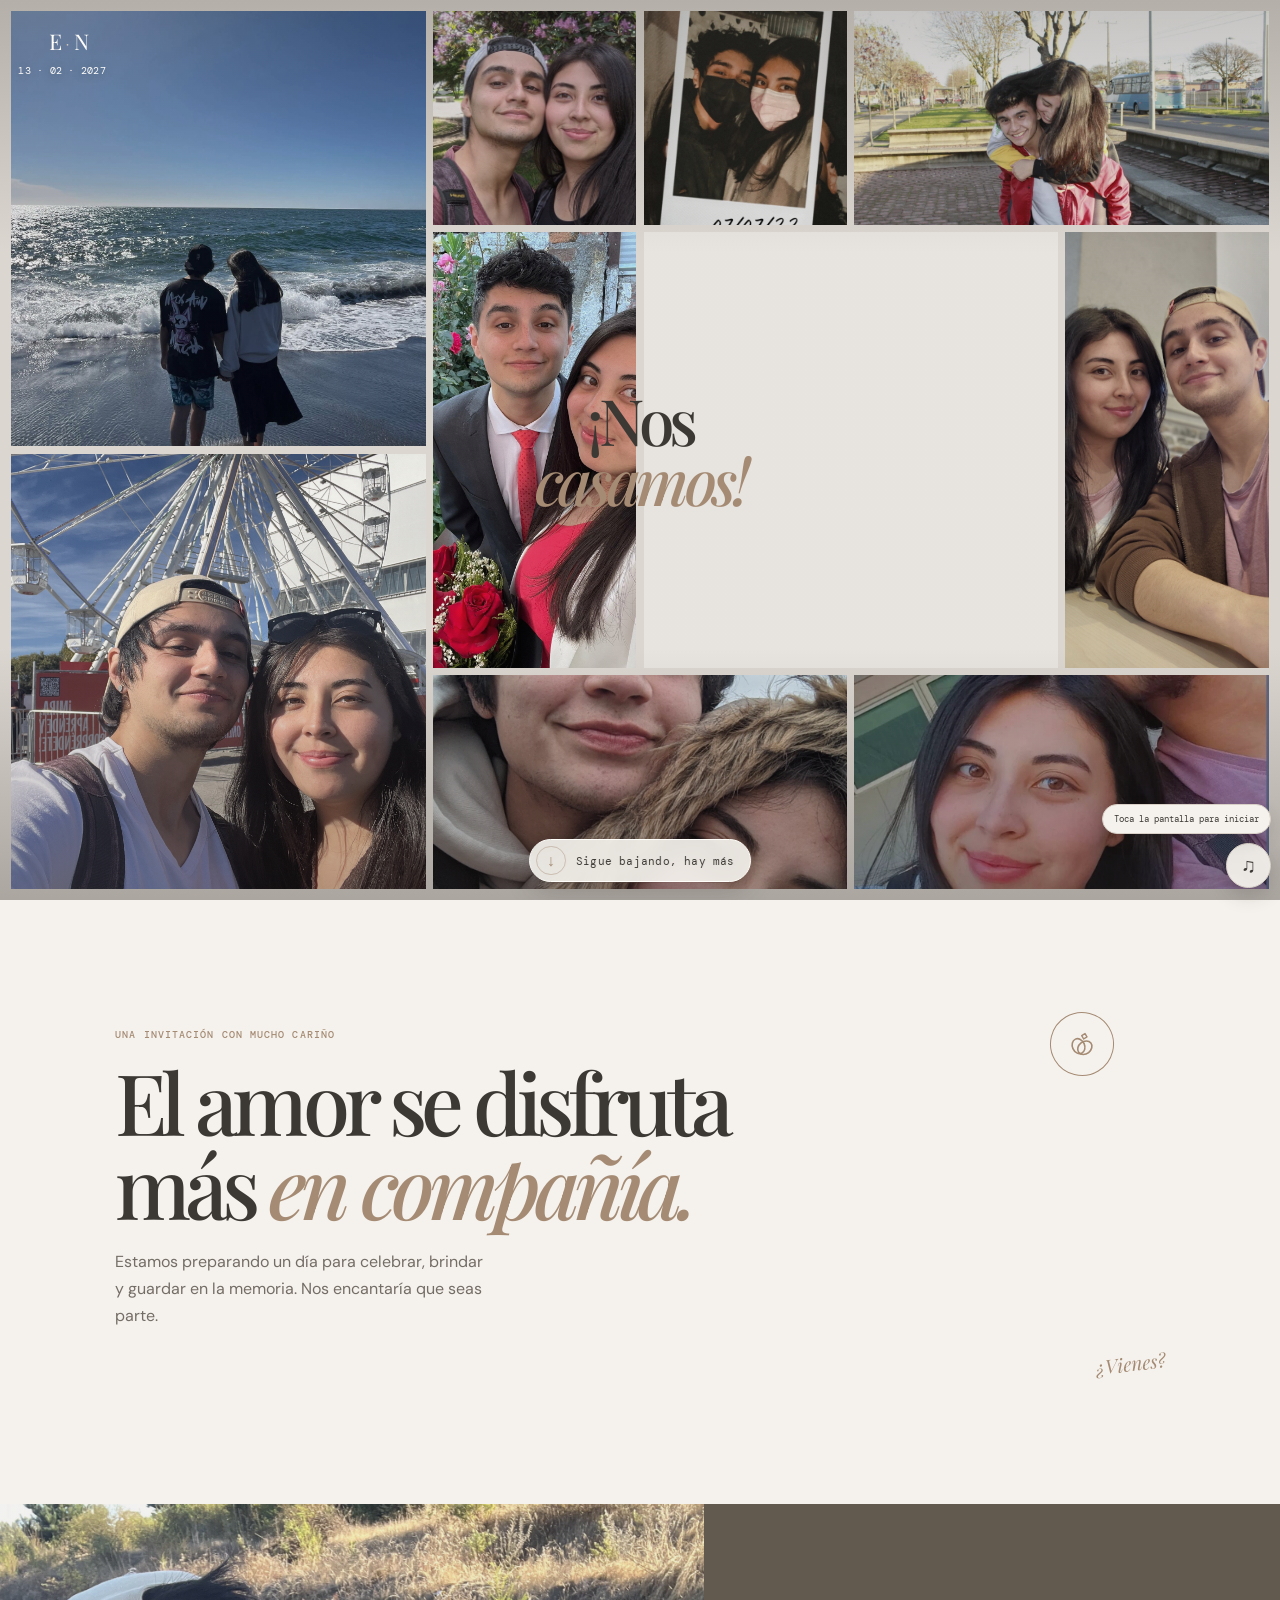
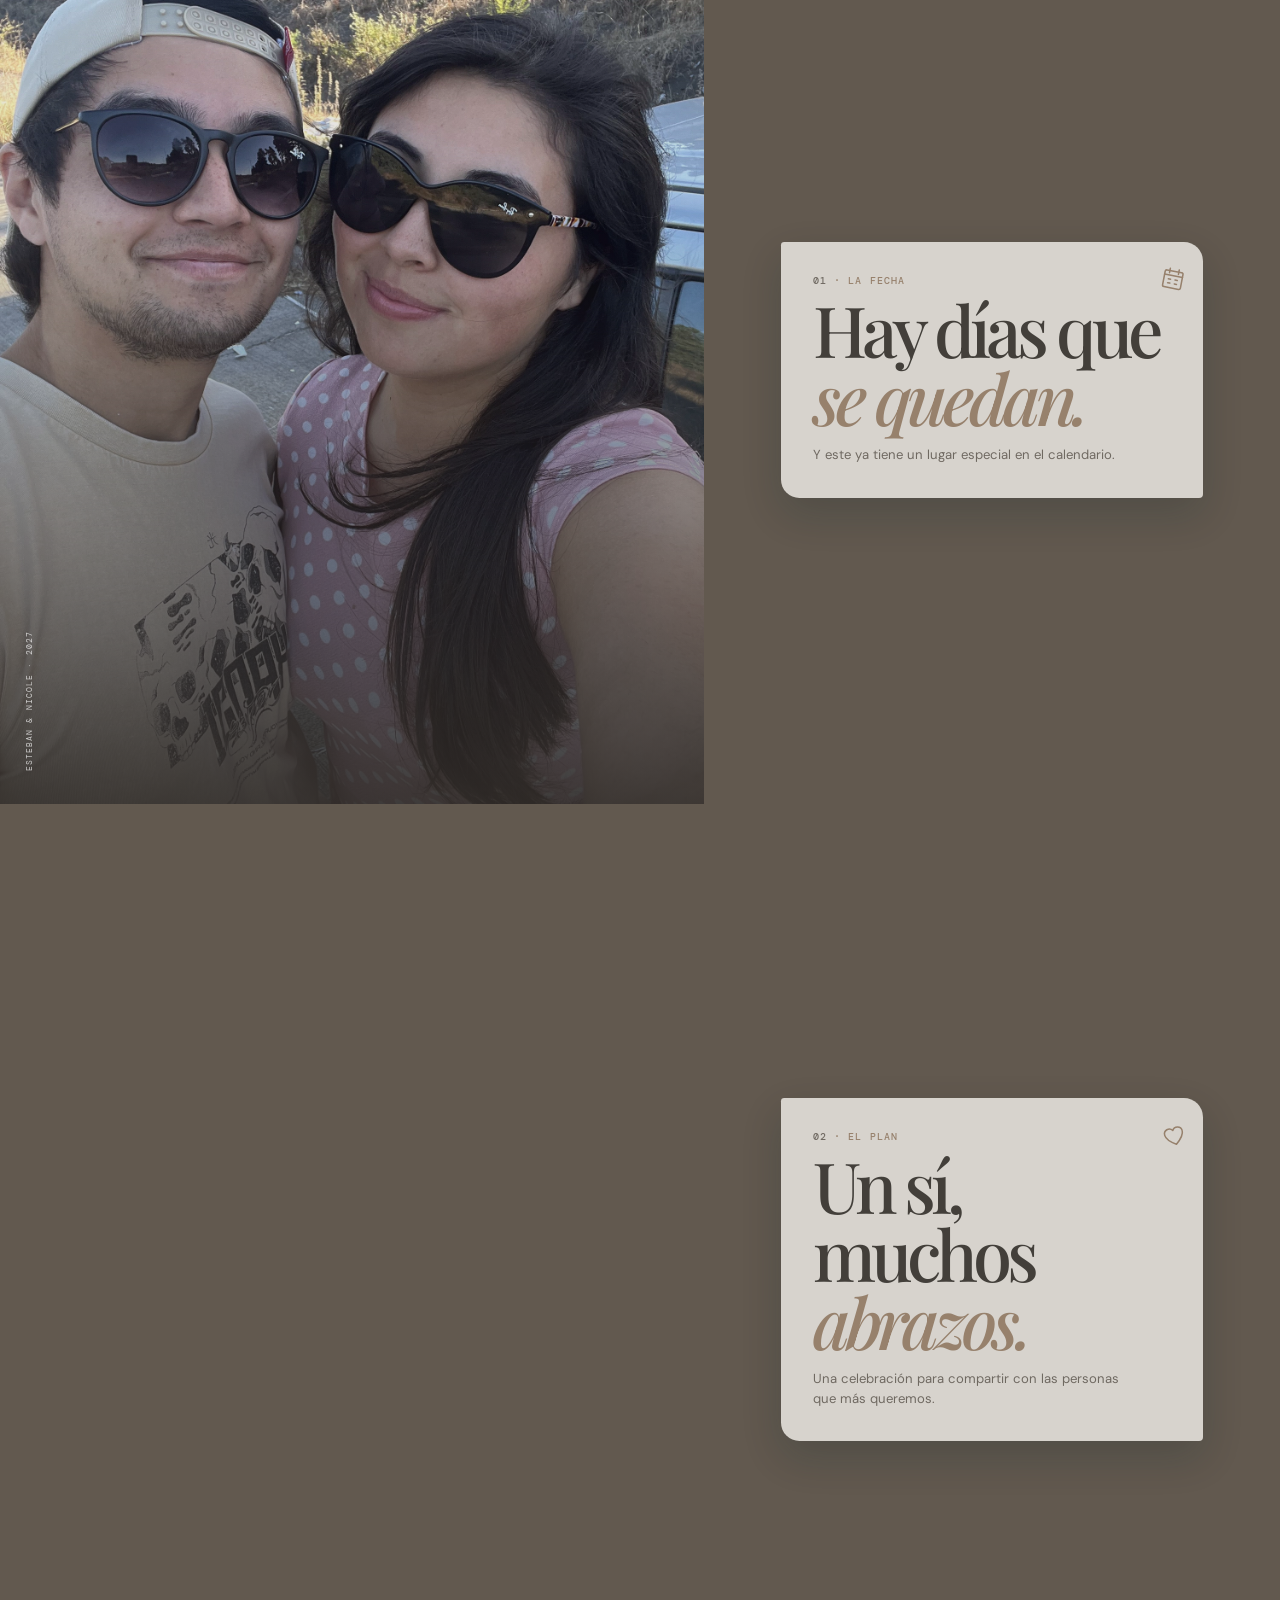
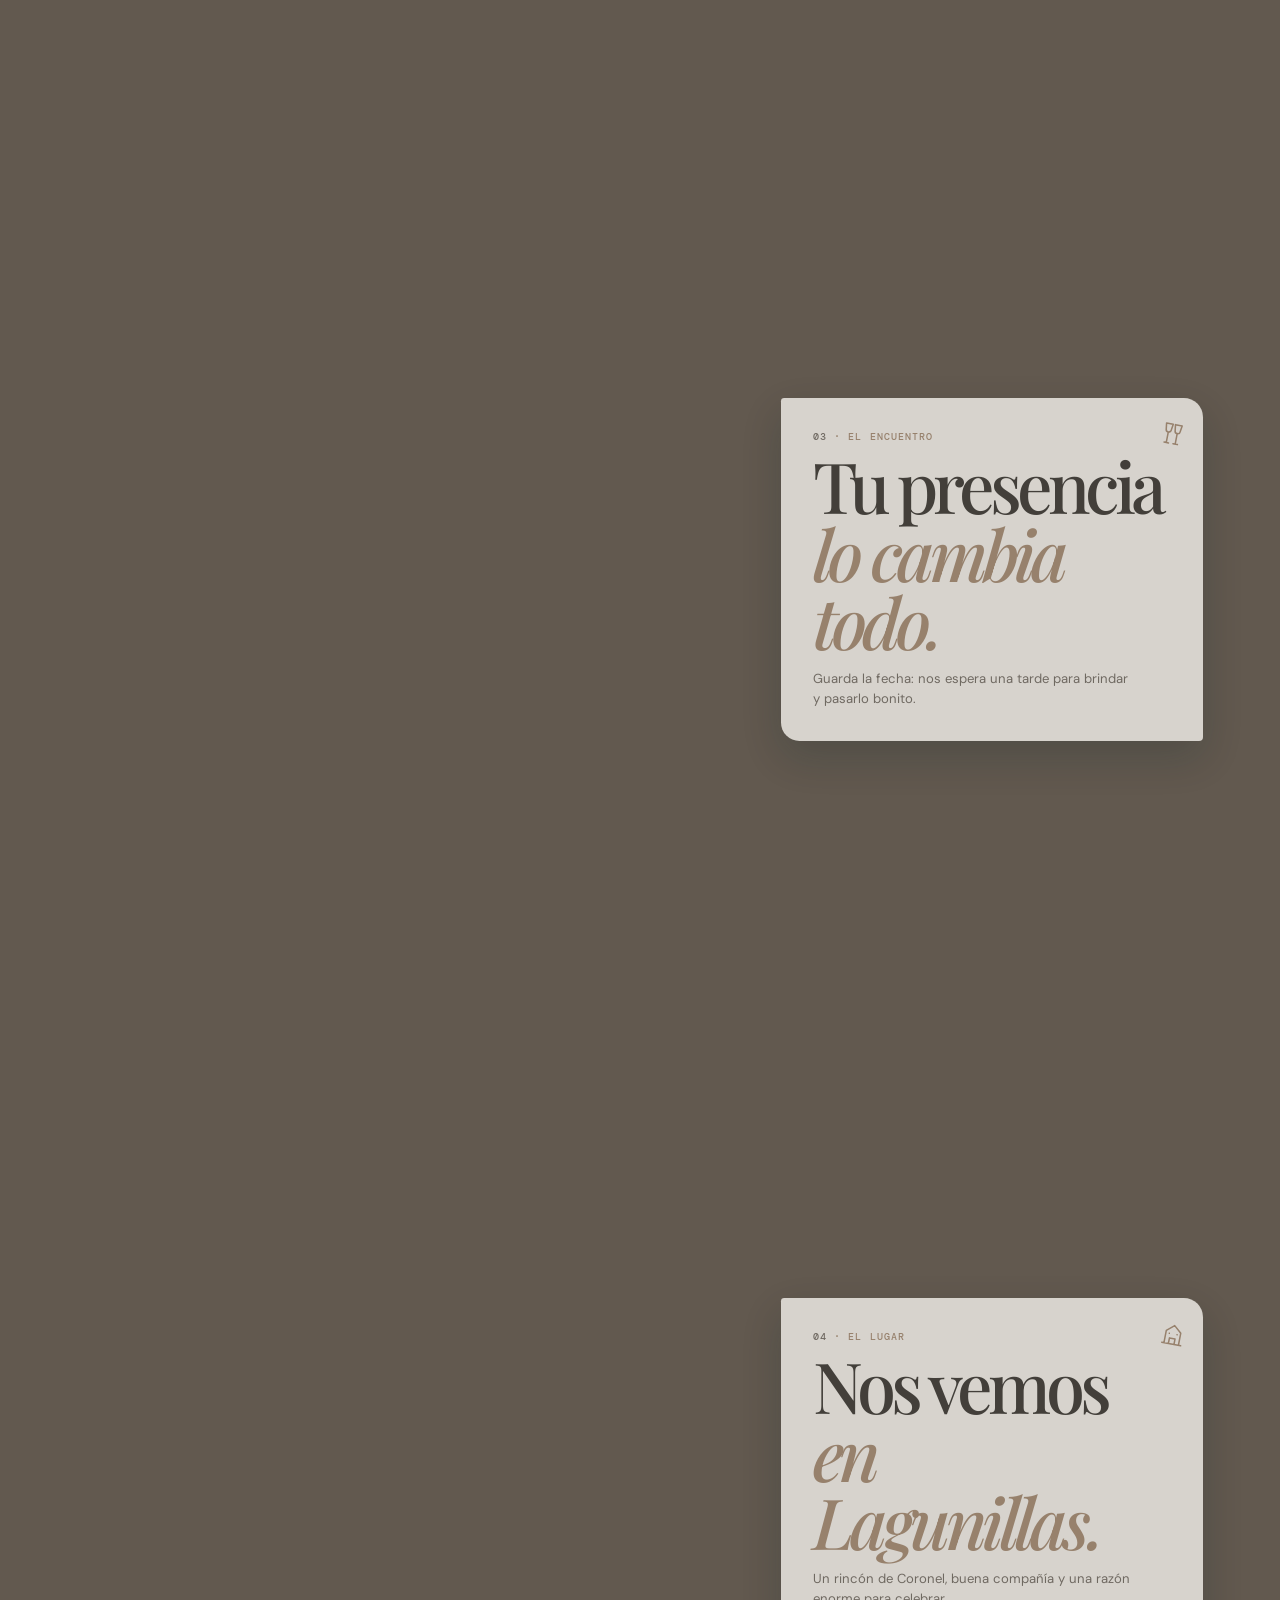
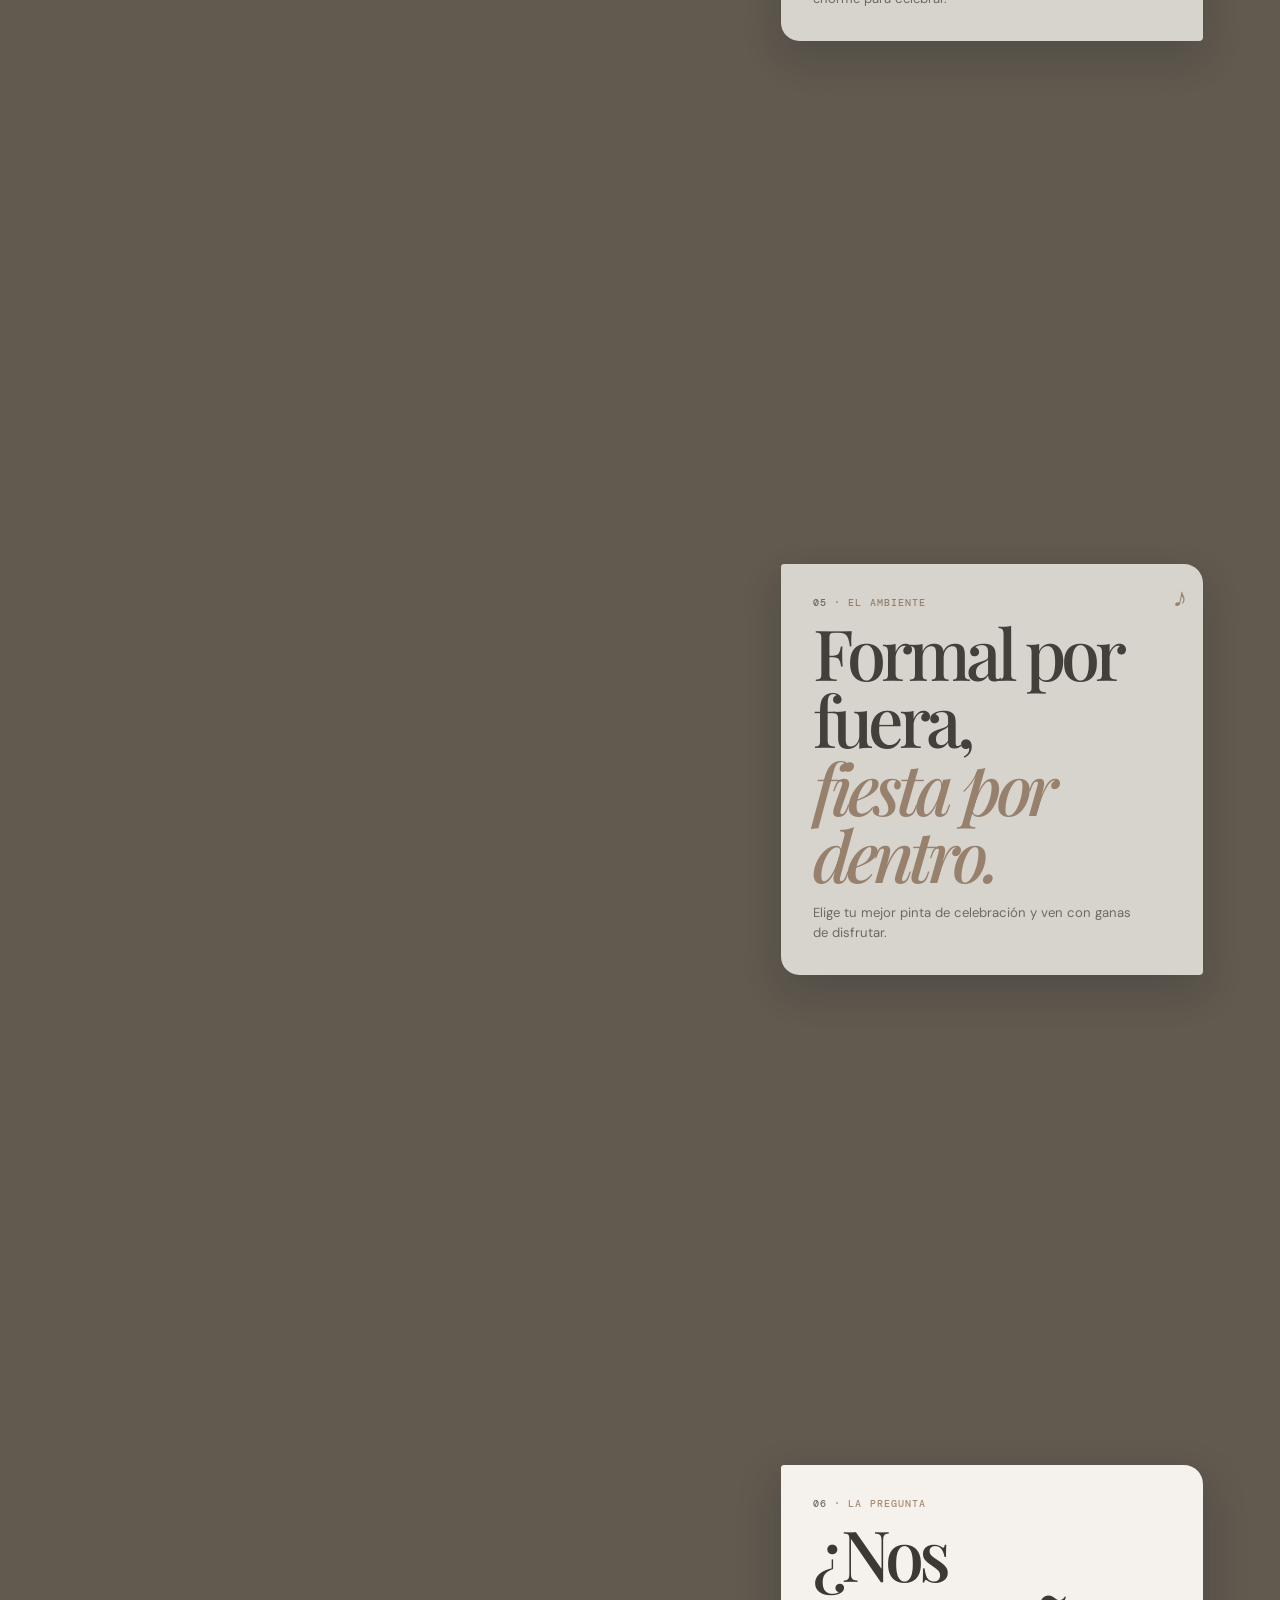
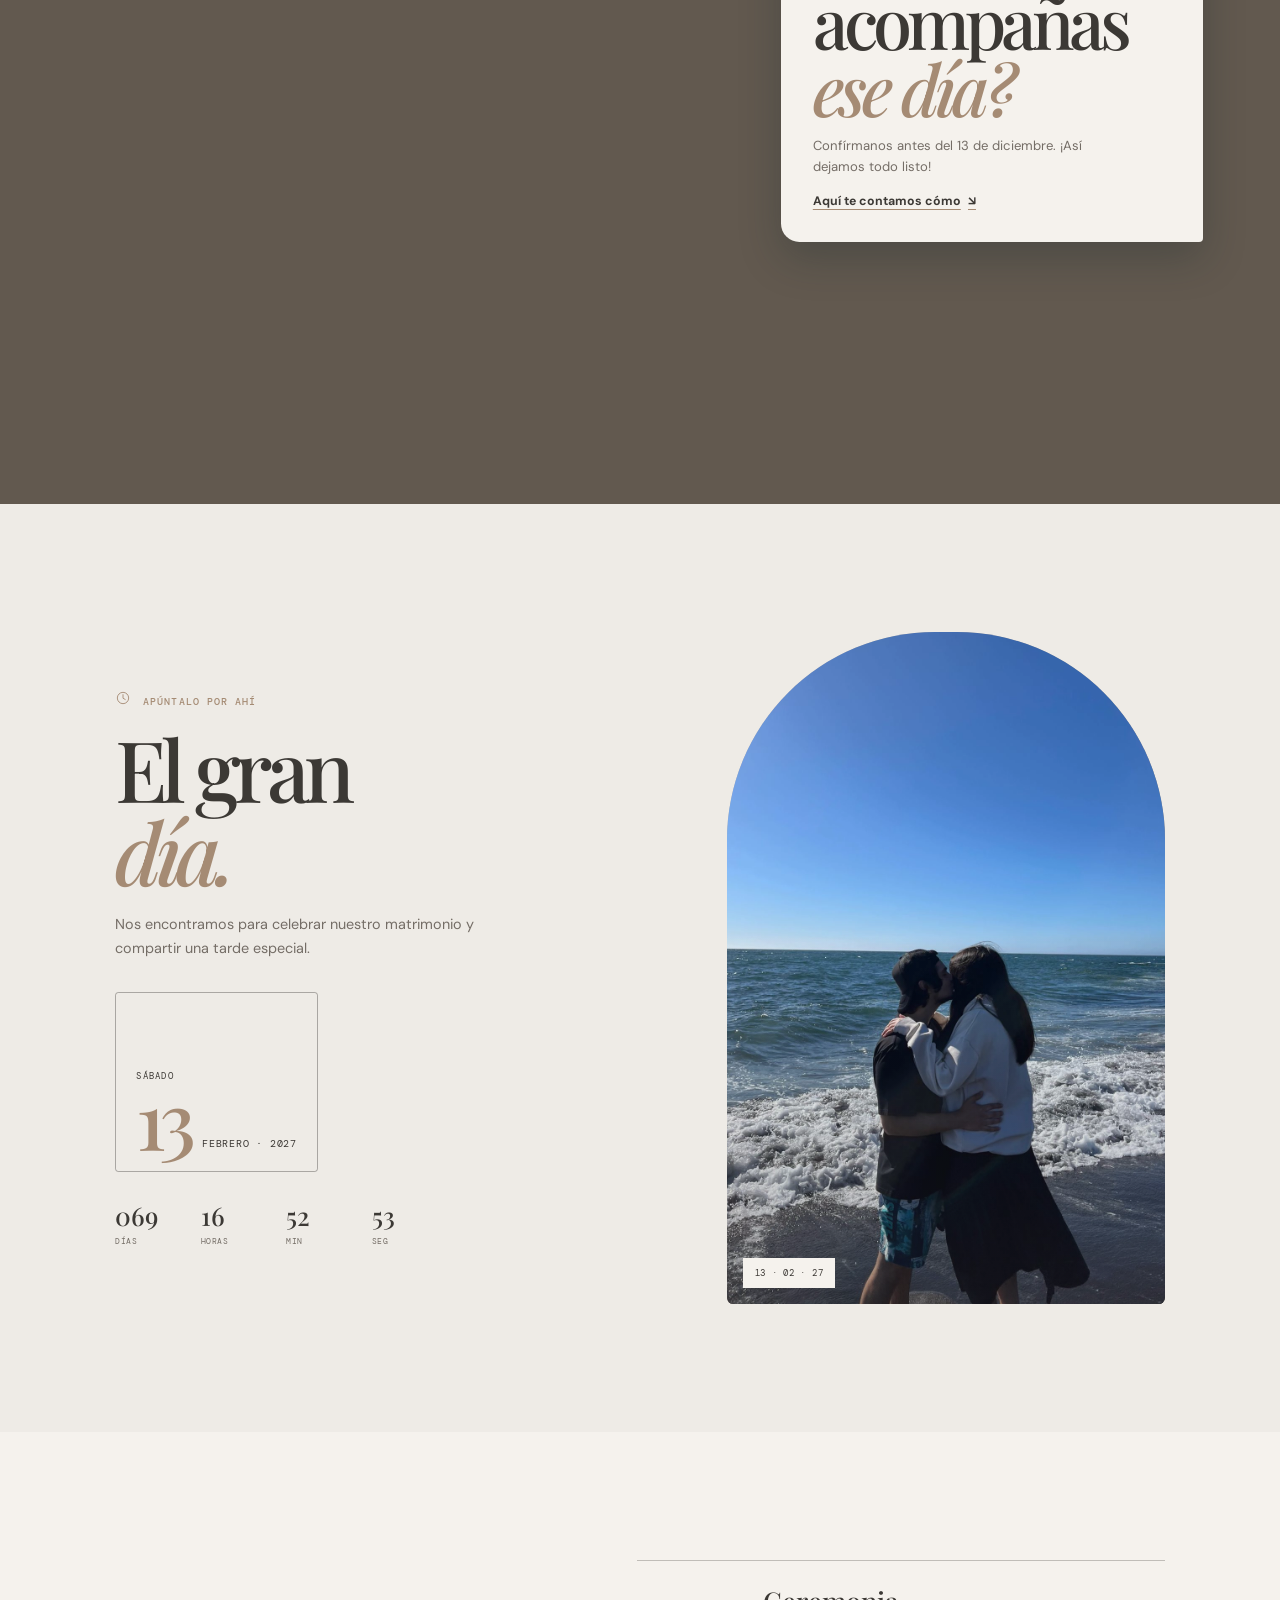
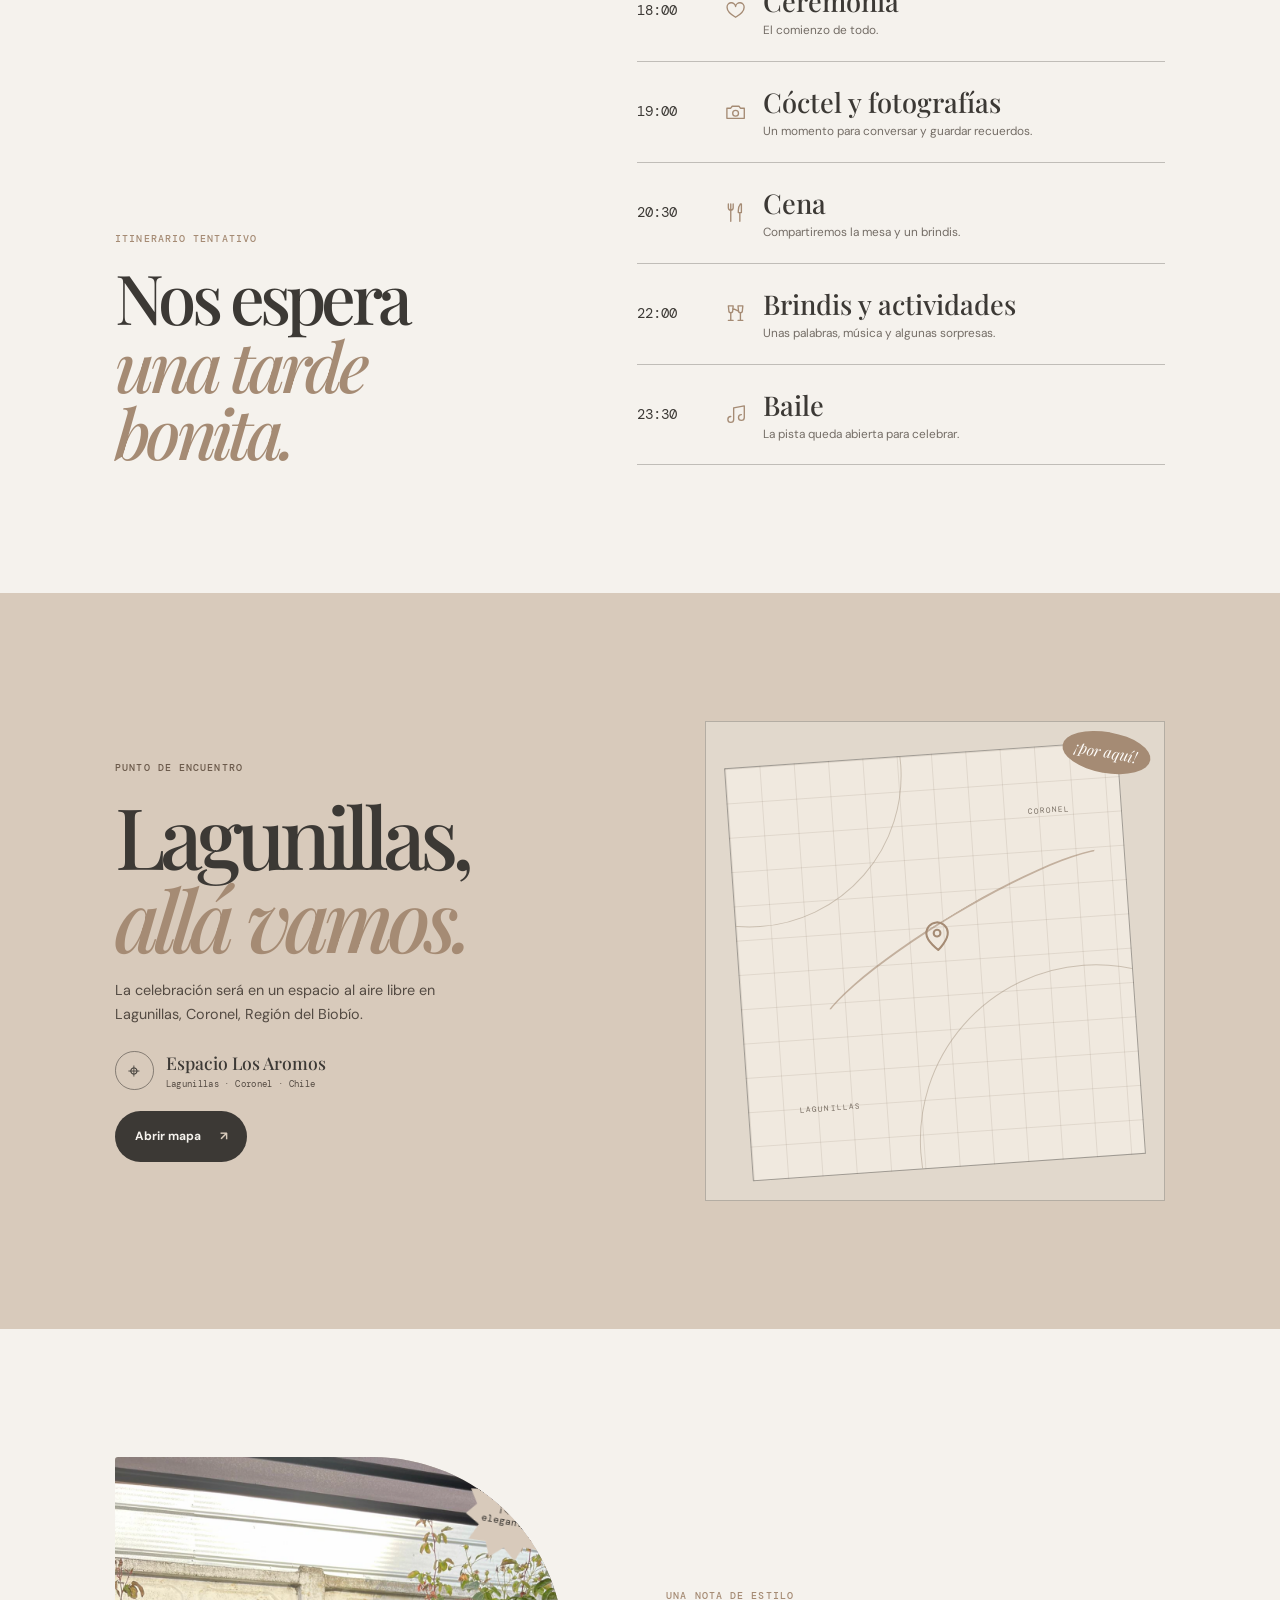
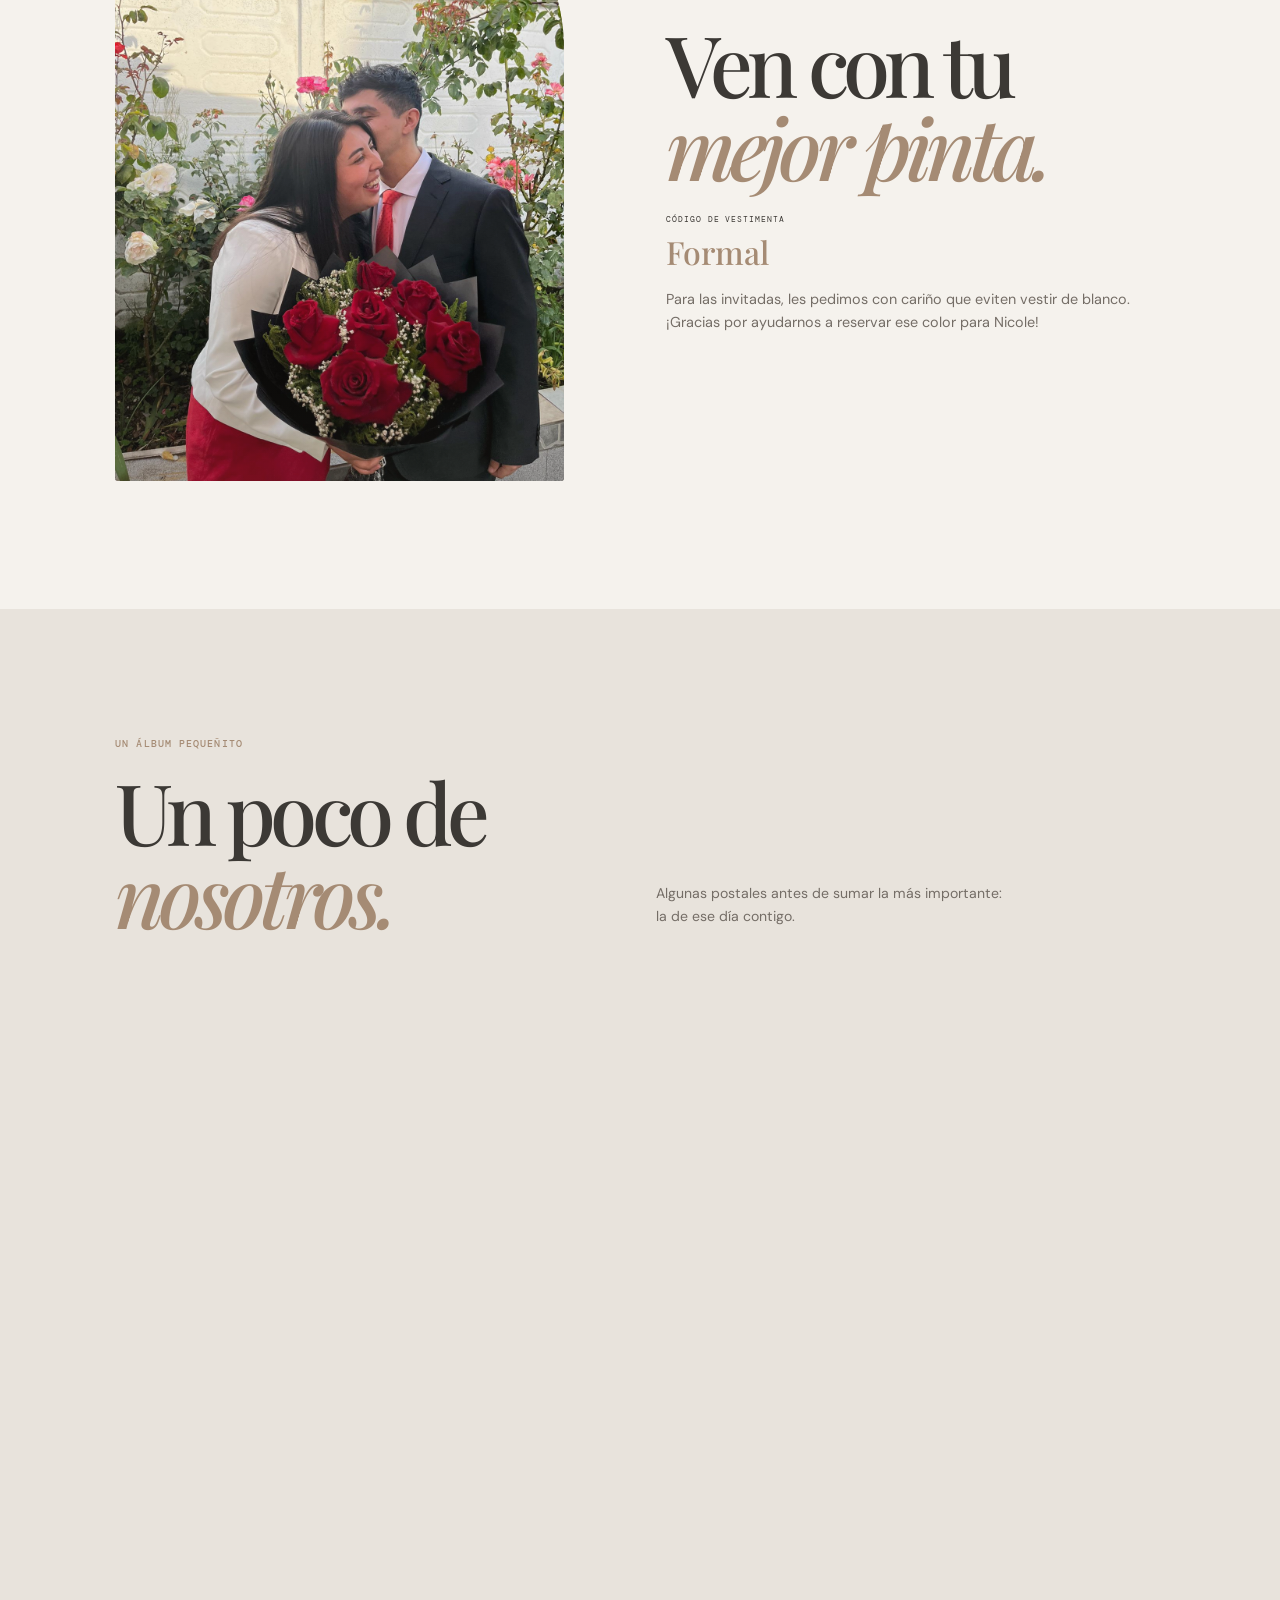
==== commit 6aa6221a: "Use varied wedding SVG ornaments" ====
--- a/index.html
+++ b/index.html
@@ -55,7 +55,7 @@
       </section>
 
       <section class="welcome section-pad" id="bienvenida" aria-labelledby="welcome-title">
-        <div class="welcome__mark" aria-hidden="true"><svg class="ornament-wedding" viewBox="0 0 24 24" fill="none" focusable="false"><ellipse cx="9.3" cy="14.1" rx="5.1" ry="6.4" transform="rotate(-38 9.3 14.1)" stroke="currentColor" stroke-width="1.35" /><ellipse cx="14.7" cy="14.1" rx="5.1" ry="6.4" transform="rotate(38 14.7 14.1)" stroke="currentColor" stroke-width="1.35" /><path d="m12 2.6 2.25 2.35L12 7.3 9.75 4.95 12 2.6Z" stroke="currentColor" stroke-width="1.2" stroke-linejoin="round" /></svg></div>
+        <div class="welcome__mark" aria-hidden="true"><svg class="ornament-icon" viewBox="0 0 24 24" fill="none" focusable="false"><ellipse cx="9.3" cy="14.1" rx="5.1" ry="6.4" transform="rotate(-38 9.3 14.1)" stroke="currentColor" stroke-width="1.35" /><ellipse cx="14.7" cy="14.1" rx="5.1" ry="6.4" transform="rotate(38 14.7 14.1)" stroke="currentColor" stroke-width="1.35" /><path d="m12 2.6 2.25 2.35L12 7.3 9.75 4.95 12 2.6Z" stroke="currentColor" stroke-width="1.2" stroke-linejoin="round" /></svg></div>
         <p class="eyebrow">Una invitación con mucho cariño</p>
         <h2 id="welcome-title">El amor se disfruta<br />más <em>en compañía.</em></h2>
         <p>Estamos preparando un día para celebrar, brindar y guardar en la memoria. Nos encantaría que seas parte.</p>
@@ -80,7 +80,7 @@
               <p class="eyebrow"><span>01</span> · La fecha</p>
               <h2>Hay días que<br /><em>se quedan.</em></h2>
               <p>Y este ya tiene un lugar especial en el calendario.</p>
-              <span class="doodle" aria-hidden="true"><svg class="ornament-wedding" viewBox="0 0 24 24" fill="none" focusable="false"><ellipse cx="9.3" cy="14.1" rx="5.1" ry="6.4" transform="rotate(-38 9.3 14.1)" stroke="currentColor" stroke-width="1.35" /><ellipse cx="14.7" cy="14.1" rx="5.1" ry="6.4" transform="rotate(38 14.7 14.1)" stroke="currentColor" stroke-width="1.35" /><path d="m12 2.6 2.25 2.35L12 7.3 9.75 4.95 12 2.6Z" stroke="currentColor" stroke-width="1.2" stroke-linejoin="round" /></svg></span>
+              <span class="doodle" aria-hidden="true"><svg class="ornament-icon" viewBox="0 0 24 24" fill="none" focusable="false"><rect x="4" y="5.5" width="16" height="15" rx="1.5" stroke="currentColor" stroke-width="1.35" /><path d="M8 3.5v4M16 3.5v4M4 9.5h16M8 13h2M14 13h2M8 16.5h2M14 16.5h2" stroke="currentColor" stroke-width="1.35" stroke-linecap="round" /></svg></span>
             </div>
           </article>
           <article class="story__chapter" data-story-step="1">
@@ -88,7 +88,7 @@
               <p class="eyebrow"><span>02</span> · El plan</p>
               <h2>Un sí, muchos<br /><em>abrazos.</em></h2>
               <p>Una celebración para compartir con las personas que más queremos.</p>
-              <span class="doodle doodle--heart" aria-hidden="true">♡</span>
+              <span class="doodle doodle--heart" aria-hidden="true"><svg class="ornament-icon" viewBox="0 0 24 24" fill="none" focusable="false"><path d="M20 8.8c0 4.5-8 10.3-8 10.3S4 13.3 4 8.8a4.3 4.3 0 0 1 8-2.3 4.3 4.3 0 0 1 8 2.3Z" stroke="currentColor" stroke-width="1.35" stroke-linecap="round" stroke-linejoin="round" /></svg></span>
             </div>
           </article>
           <article class="story__chapter" data-story-step="2">
@@ -96,7 +96,7 @@
               <p class="eyebrow"><span>03</span> · El encuentro</p>
               <h2>Tu presencia<br /><em>lo cambia todo.</em></h2>
               <p>Guarda la fecha: nos espera una tarde para brindar y pasarlo bonito.</p>
-              <span class="doodle" aria-hidden="true"><svg class="ornament-wedding" viewBox="0 0 24 24" fill="none" focusable="false"><ellipse cx="9.3" cy="14.1" rx="5.1" ry="6.4" transform="rotate(-38 9.3 14.1)" stroke="currentColor" stroke-width="1.35" /><ellipse cx="14.7" cy="14.1" rx="5.1" ry="6.4" transform="rotate(38 14.7 14.1)" stroke="currentColor" stroke-width="1.35" /><path d="m12 2.6 2.25 2.35L12 7.3 9.75 4.95 12 2.6Z" stroke="currentColor" stroke-width="1.2" stroke-linejoin="round" /></svg></span>
+              <span class="doodle" aria-hidden="true"><svg class="ornament-icon" viewBox="0 0 24 24" fill="none" focusable="false"><path d="M4.5 3h6l-.7 5.2a2.3 2.3 0 0 1-4.6 0L4.5 3ZM7.5 11v9m-2 0h4m3-17h6l-.7 5.2a2.3 2.3 0 0 1-4.6 0L12.5 3ZM15.5 11v9m-2 0h4" stroke="currentColor" stroke-width="1.35" stroke-linecap="round" stroke-linejoin="round" /></svg></span>
             </div>
           </article>
           <article class="story__chapter" data-story-step="3">
@@ -104,7 +104,7 @@
               <p class="eyebrow"><span>04</span> · El lugar</p>
               <h2>Nos vemos<br /><em>en Lagunillas.</em></h2>
               <p>Un rincón de Coronel, buena compañía y una razón enorme para celebrar.</p>
-              <span class="doodle doodle--rings" aria-hidden="true"><svg class="ornament-wedding" viewBox="0 0 24 24" fill="none" focusable="false"><ellipse cx="9.3" cy="14.1" rx="5.1" ry="6.4" transform="rotate(-38 9.3 14.1)" stroke="currentColor" stroke-width="1.35" /><ellipse cx="14.7" cy="14.1" rx="5.1" ry="6.4" transform="rotate(38 14.7 14.1)" stroke="currentColor" stroke-width="1.35" /><path d="m12 2.6 2.25 2.35L12 7.3 9.75 4.95 12 2.6Z" stroke="currentColor" stroke-width="1.2" stroke-linejoin="round" /></svg></span>
+              <span class="doodle doodle--venue" aria-hidden="true"><svg class="ornament-icon" viewBox="0 0 24 24" fill="none" focusable="false"><path d="M3.5 20.5h17M5.5 20.5v-11L12 4l6.5 5.5v11M9.5 20.5v-5h5v5M8.5 11.5h.1M15.5 11.5h.1" stroke="currentColor" stroke-width="1.35" stroke-linecap="round" stroke-linejoin="round" /></svg></span>
             </div>
           </article>
           <article class="story__chapter" data-story-step="4">
@@ -128,7 +128,7 @@
 
       <section class="event section-pad" id="el-dia" aria-labelledby="event-title">
         <div class="event__copy">
-          <p class="eyebrow"><svg class="ornament-wedding eyebrow-icon" viewBox="0 0 24 24" fill="none" aria-hidden="true" focusable="false"><ellipse cx="9.3" cy="14.1" rx="5.1" ry="6.4" transform="rotate(-38 9.3 14.1)" stroke="currentColor" stroke-width="1.35" /><ellipse cx="14.7" cy="14.1" rx="5.1" ry="6.4" transform="rotate(38 14.7 14.1)" stroke="currentColor" stroke-width="1.35" /><path d="m12 2.6 2.25 2.35L12 7.3 9.75 4.95 12 2.6Z" stroke="currentColor" stroke-width="1.2" stroke-linejoin="round" /></svg> Apúntalo por ahí</p>
+          <p class="eyebrow"><svg class="ornament-icon eyebrow-icon" viewBox="0 0 24 24" fill="none" aria-hidden="true" focusable="false"><circle cx="12" cy="12" r="8.5" stroke="currentColor" stroke-width="1.35" /><path d="M12 7v5.3l3.4 2" stroke="currentColor" stroke-width="1.35" stroke-linecap="round" stroke-linejoin="round" /></svg> Apúntalo por ahí</p>
           <h2 id="event-title">El gran<br /><em>día.</em></h2>
           <p class="event__intro">Nos encontramos para celebrar nuestro matrimonio y compartir una tarde especial.</p>
           <div class="event__date-block">
@@ -195,7 +195,7 @@
           <a class="button button--dark" data-map-link href="https://www.google.com/maps/search/?api=1&query=Lagunillas%2C%20Coronel%2C%20Chile" target="_blank" rel="noreferrer">Abrir mapa <span aria-hidden="true">↗</span></a>
         </div>
         <div class="location__art" aria-hidden="true">
-          <div class="map-paper"><span class="map-ring map-ring--one"></span><span class="map-ring map-ring--two"></span><span class="map-path"></span><span class="map-pin"><svg class="ornament-wedding" viewBox="0 0 24 24" fill="none" aria-hidden="true" focusable="false"><ellipse cx="9.3" cy="14.1" rx="5.1" ry="6.4" transform="rotate(-38 9.3 14.1)" stroke="currentColor" stroke-width="1.35" /><ellipse cx="14.7" cy="14.1" rx="5.1" ry="6.4" transform="rotate(38 14.7 14.1)" stroke="currentColor" stroke-width="1.35" /><path d="m12 2.6 2.25 2.35L12 7.3 9.75 4.95 12 2.6Z" stroke="currentColor" stroke-width="1.2" stroke-linejoin="round" /></svg><b></b></span><span class="map-label map-label--top">CORONEL</span><span class="map-label map-label--bottom">LAGUNILLAS</span></div>
+          <div class="map-paper"><span class="map-ring map-ring--one"></span><span class="map-ring map-ring--two"></span><span class="map-path"></span><span class="map-pin"><svg class="ornament-icon" viewBox="0 0 24 24" fill="none" aria-hidden="true" focusable="false"><path d="M19 10c0 5.1-7 11-7 11S5 15.1 5 10a7 7 0 1 1 14 0Z" stroke="currentColor" stroke-width="1.35" stroke-linejoin="round" /><circle cx="12" cy="10" r="2.2" stroke="currentColor" stroke-width="1.35" /></svg></span><span class="map-label map-label--top">CORONEL</span><span class="map-label map-label--bottom">LAGUNILLAS</span></div>
           <span class="location__sticker">¡por aquí!</span>
         </div>
       </section>
--- a/styles.css
+++ b/styles.css
@@ -40,7 +40,7 @@
   justify-content: space-between; padding: 1rem 1.15rem; color: var(--white);
   transition: color 220ms ease, background-color 220ms ease, box-shadow 220ms ease, border-color 220ms ease;
 }
-.ornament-wedding { display: inline-block; width: 1em; height: 1em; flex: none; color: inherit; vertical-align: middle; }
+.ornament-icon { display: inline-block; width: 1em; height: 1em; flex: none; color: inherit; vertical-align: middle; }
 .wordmark { font-family: var(--serif); font-size: 1.35rem; text-decoration: none; letter-spacing: -0.12em; }
 .wordmark__separator { display: inline-block; color: var(--beige); font-family: var(--sans); font-size: 0.7em; line-height: 1; margin: 0 0.48em; vertical-align: 0.04em; }
 .site-header nav { display: flex; align-items: center; gap: 0.45rem; font-size: 0.74rem; opacity: 0; visibility: hidden; pointer-events: none; transform: translateY(-0.45rem); transition: opacity 180ms ease, transform 180ms ease, visibility 180ms; }
@@ -139,7 +139,7 @@
 .story__note > p:not(.eyebrow) { max-width: 20rem; margin: 0.85rem 0 0; color: var(--ink-soft); font-size: 0.82rem; line-height: 1.55; }
 .doodle { position: absolute; right: 1rem; top: 1rem; color: var(--taupe); font-size: 1.7rem; transform: rotate(11deg); }
 .doodle--heart { top: 1.15rem; transform: rotate(-15deg); }
-.doodle--rings { color: #a58b74; }
+.doodle--venue { color: #a58b74; }
 .text-link { display: inline-flex; gap: 0.45rem; margin-top: 1rem; color: var(--ink); font-size: 0.77rem; font-weight: 700; text-decoration-color: var(--taupe); text-underline-offset: 0.25rem; }
 
 .event { position: relative; z-index: 1; display: grid; gap: 2.5rem; background: var(--stone-light); }
@@ -189,7 +189,6 @@
 .map-ring--two { right: -8rem; bottom: -10rem; width: 22rem; }
 .map-path { position: absolute; left: 15%; top: 38%; width: 88%; height: 4rem; border: 2px solid #a58b7499; border-color: #a58b7499 transparent transparent; border-radius: 50%; transform: rotate(-27deg); }
 .map-pin { position: absolute; left: 51%; top: 43%; color: var(--taupe); font-size: 2.3rem; transform: translate(-50%, -50%); }
-.map-pin b { position: absolute; left: 50%; bottom: -0.05rem; width: 0.45rem; height: 0.45rem; border: 1px solid var(--taupe); border-radius: 50%; transform: translateX(-50%); }
 .map-label { position: absolute; color: #756b60; font: 0.48rem var(--mono); letter-spacing: 0.14em; }
 .map-label--top { top: 14%; right: 13%; }
 .map-label--bottom { left: 13%; bottom: 15%; }
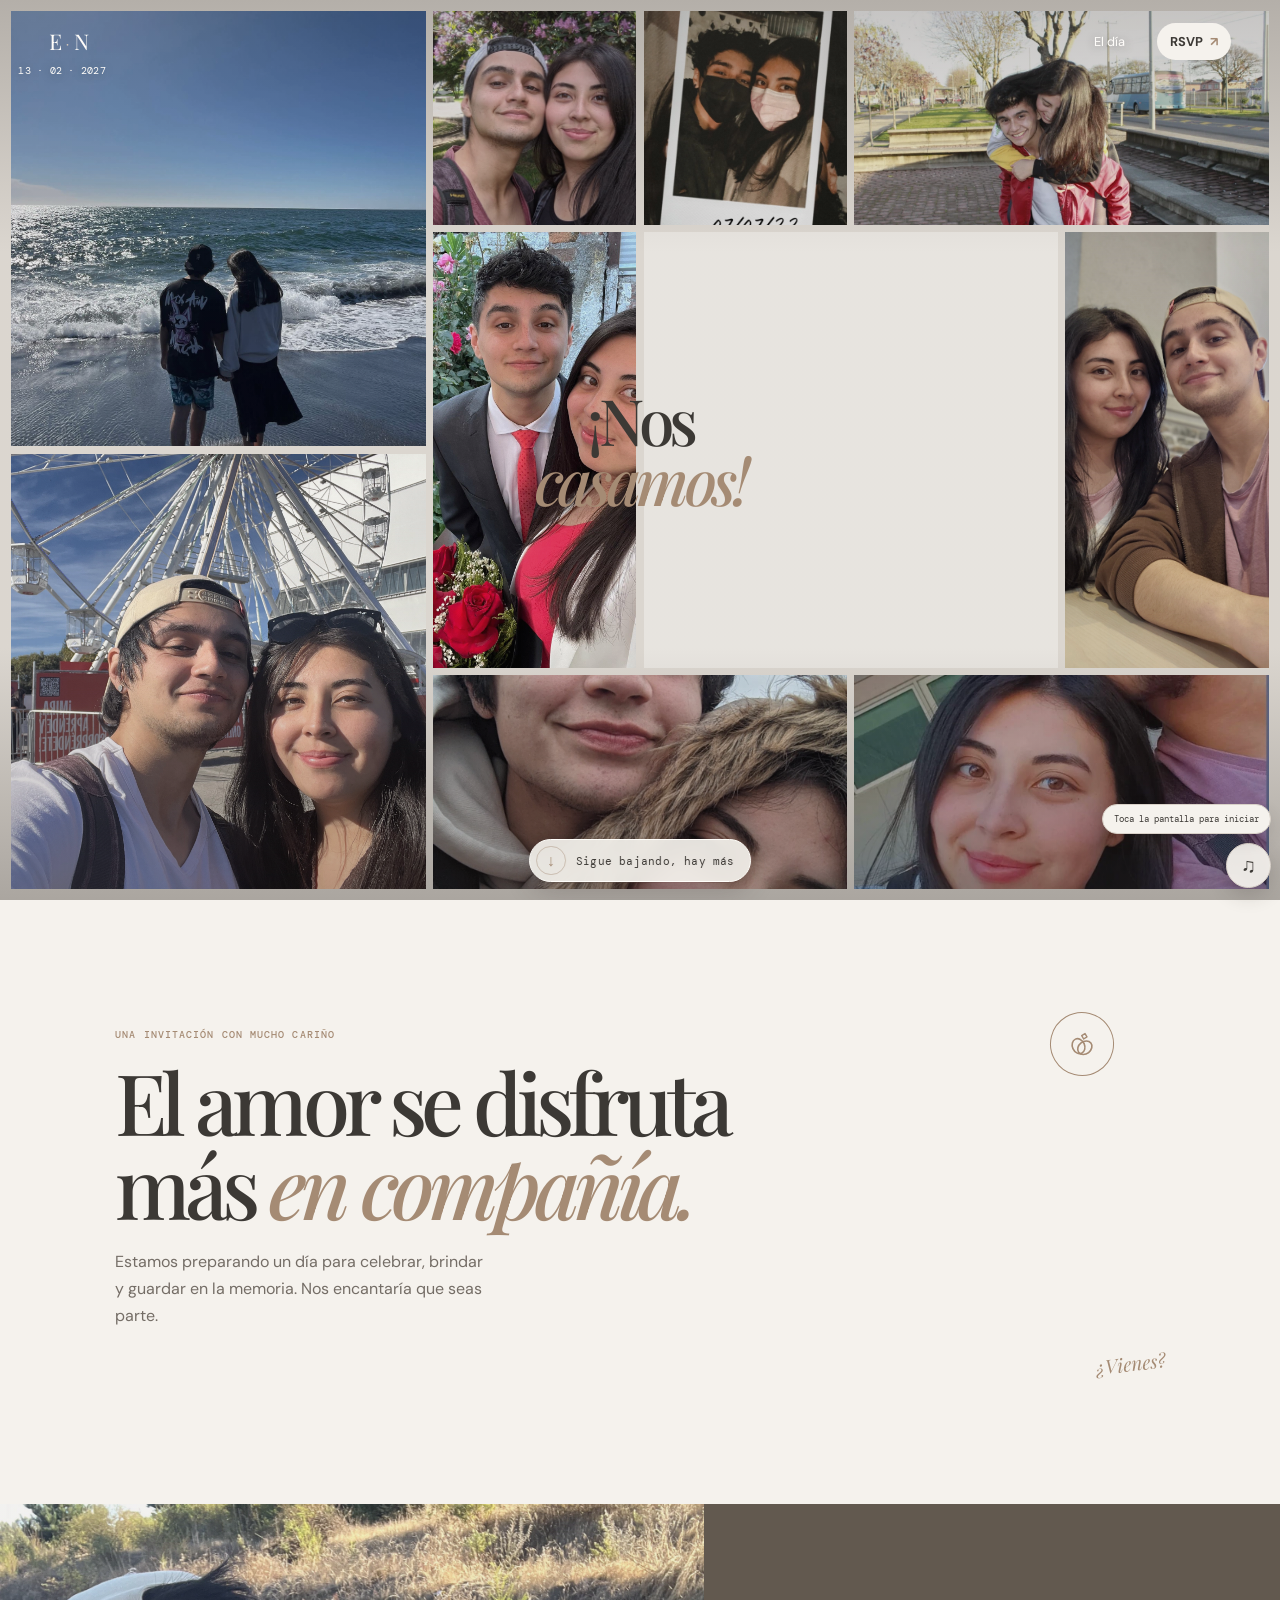
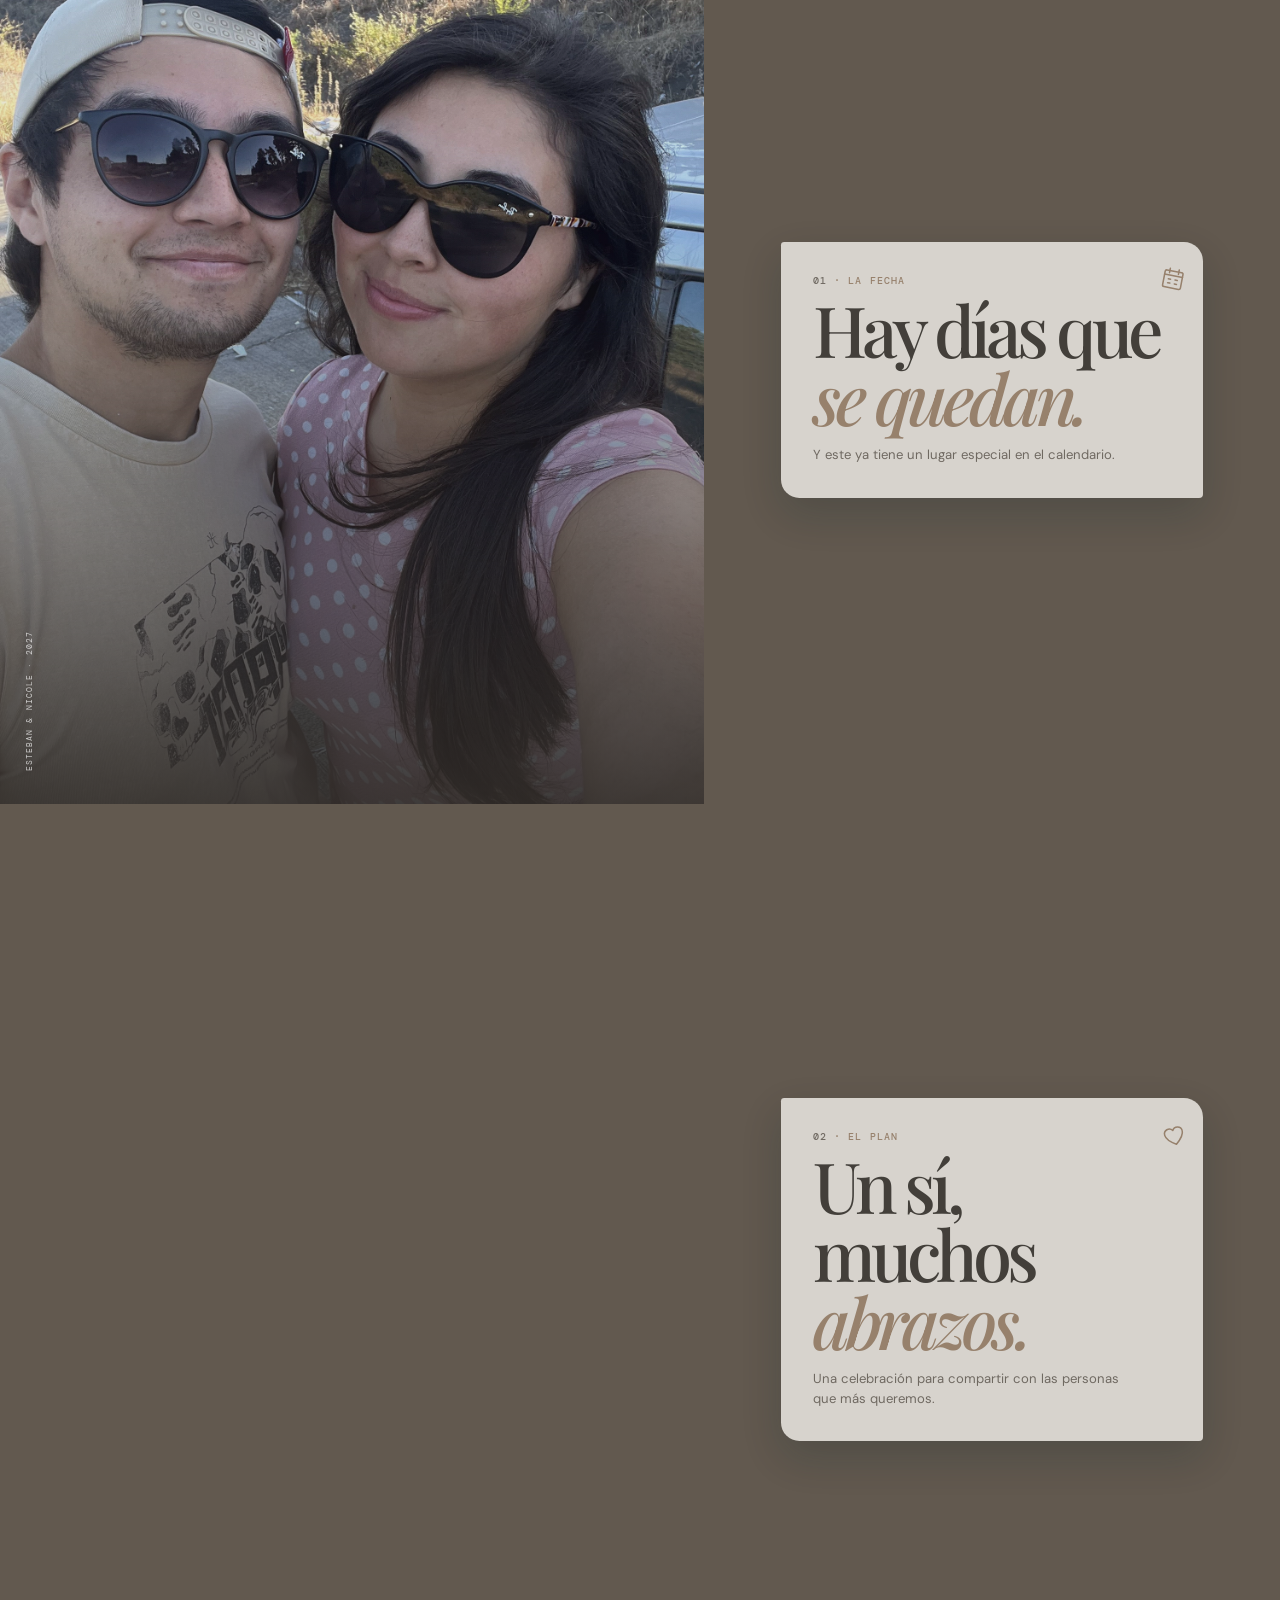
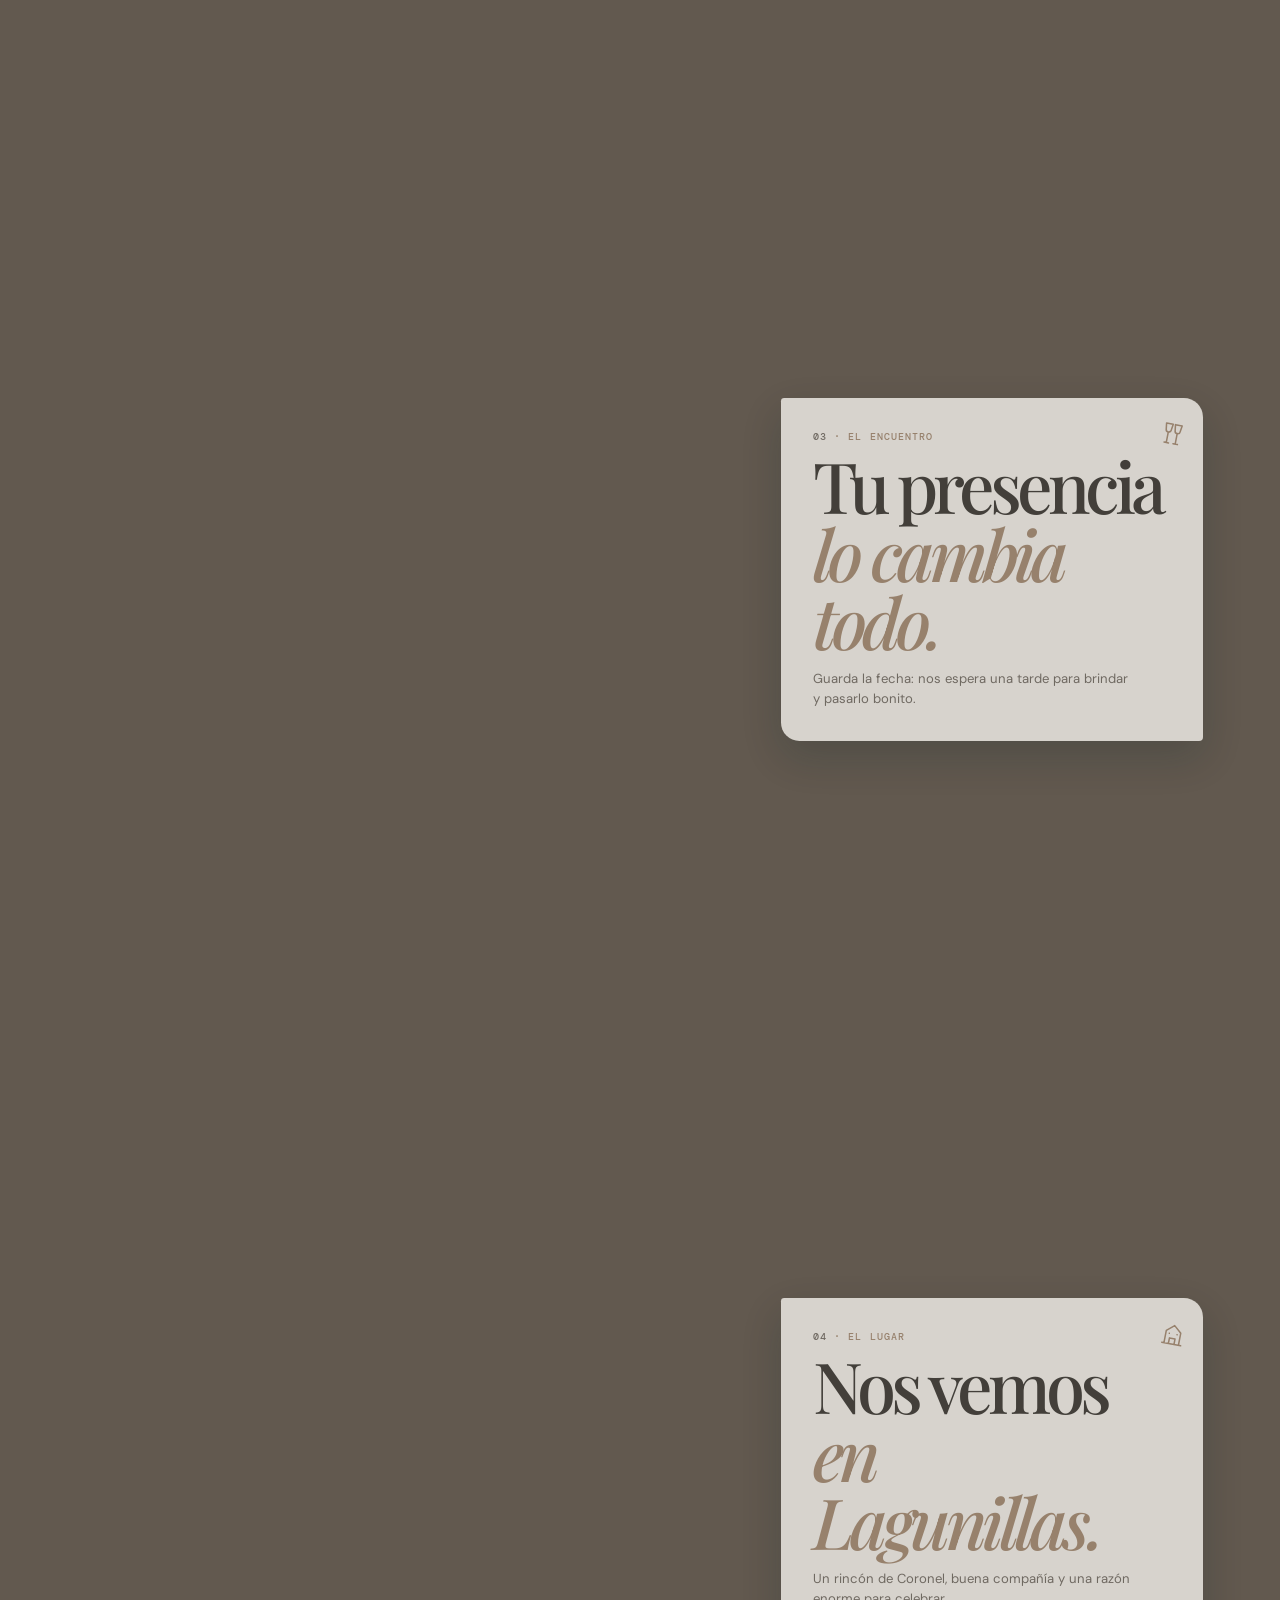
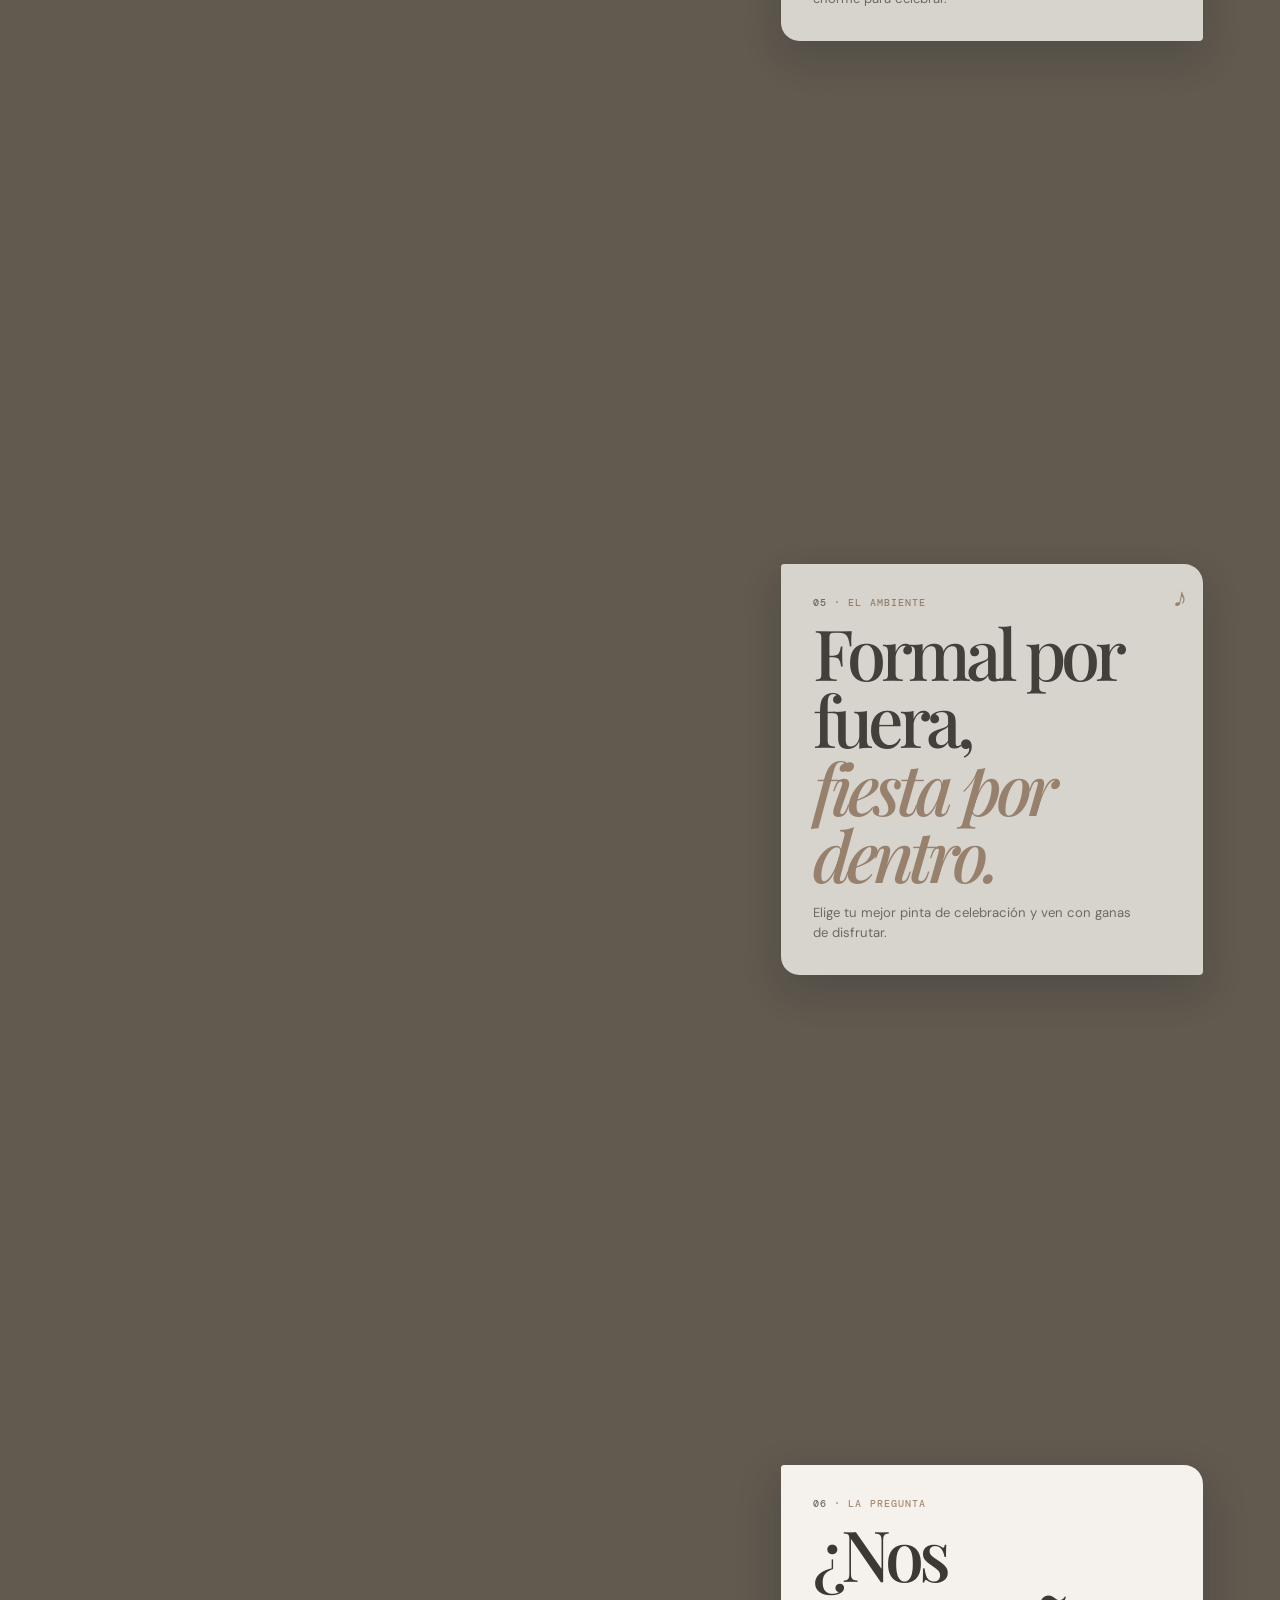
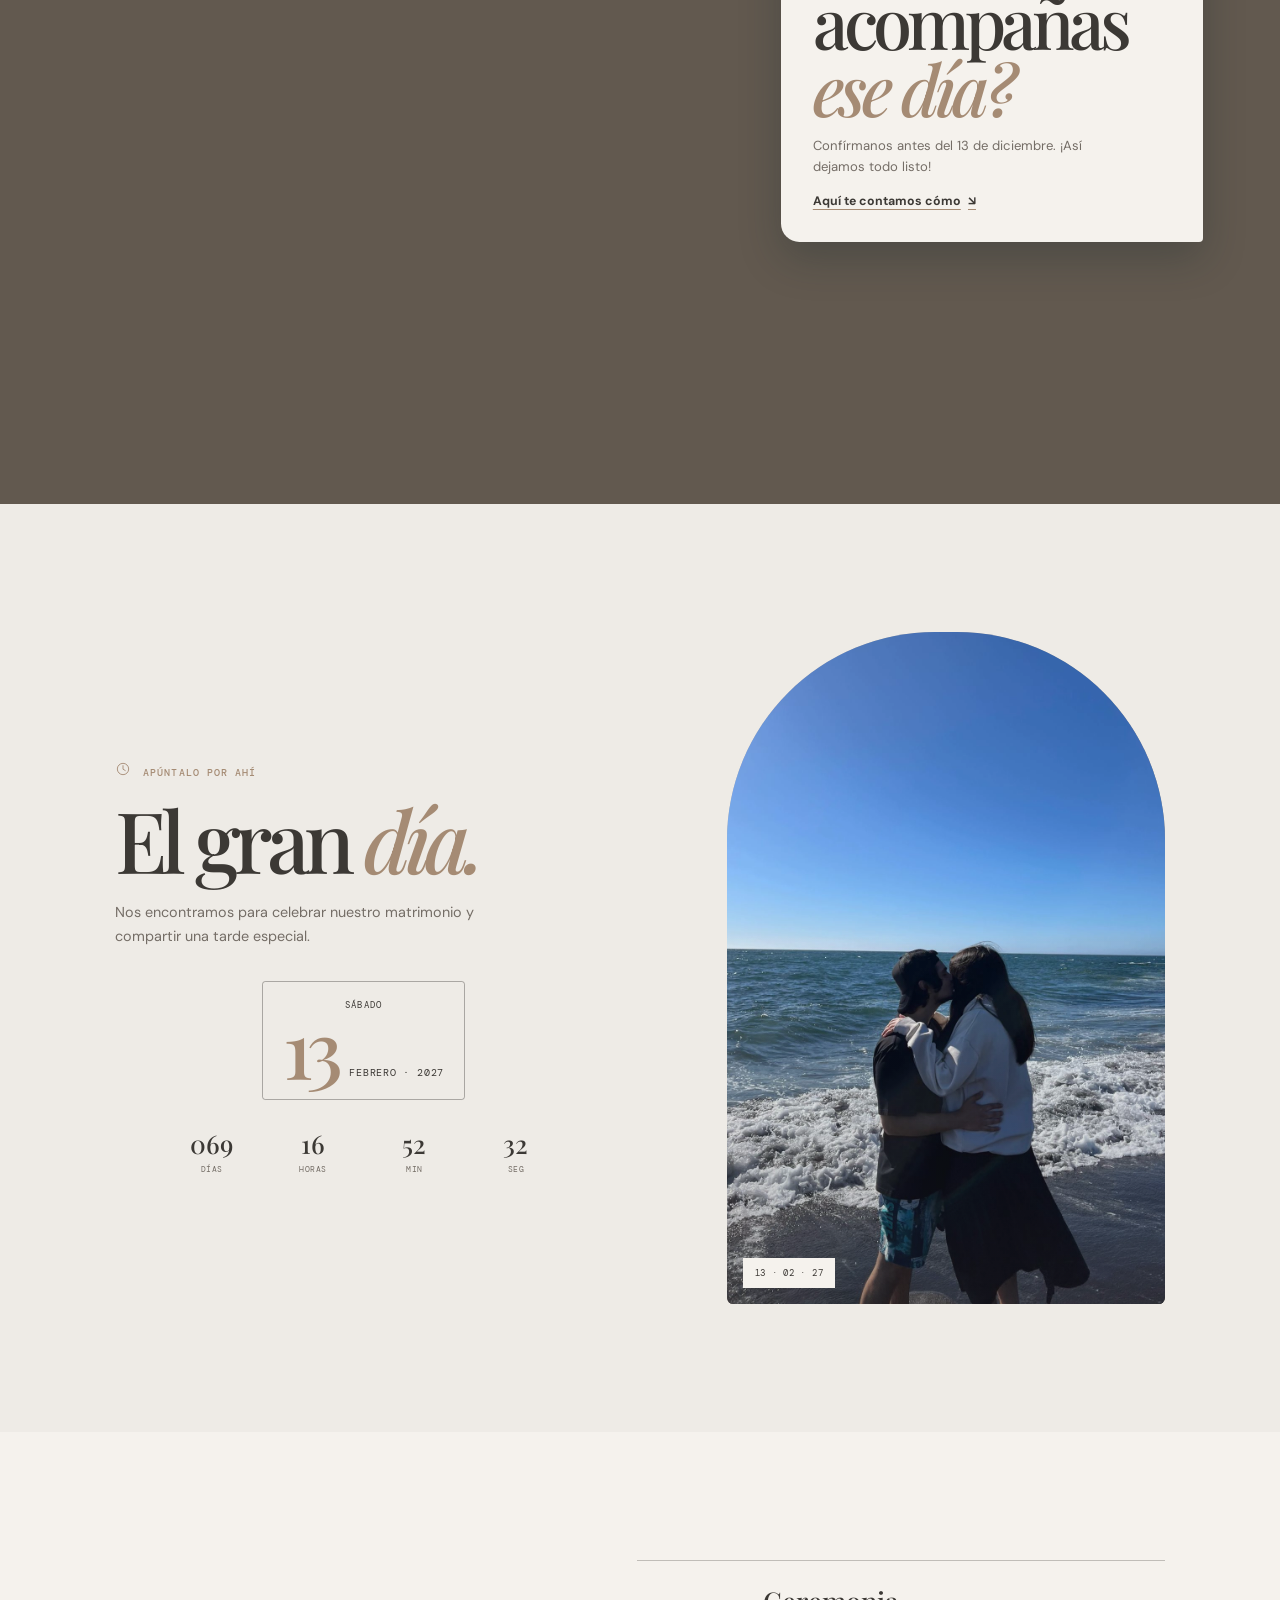
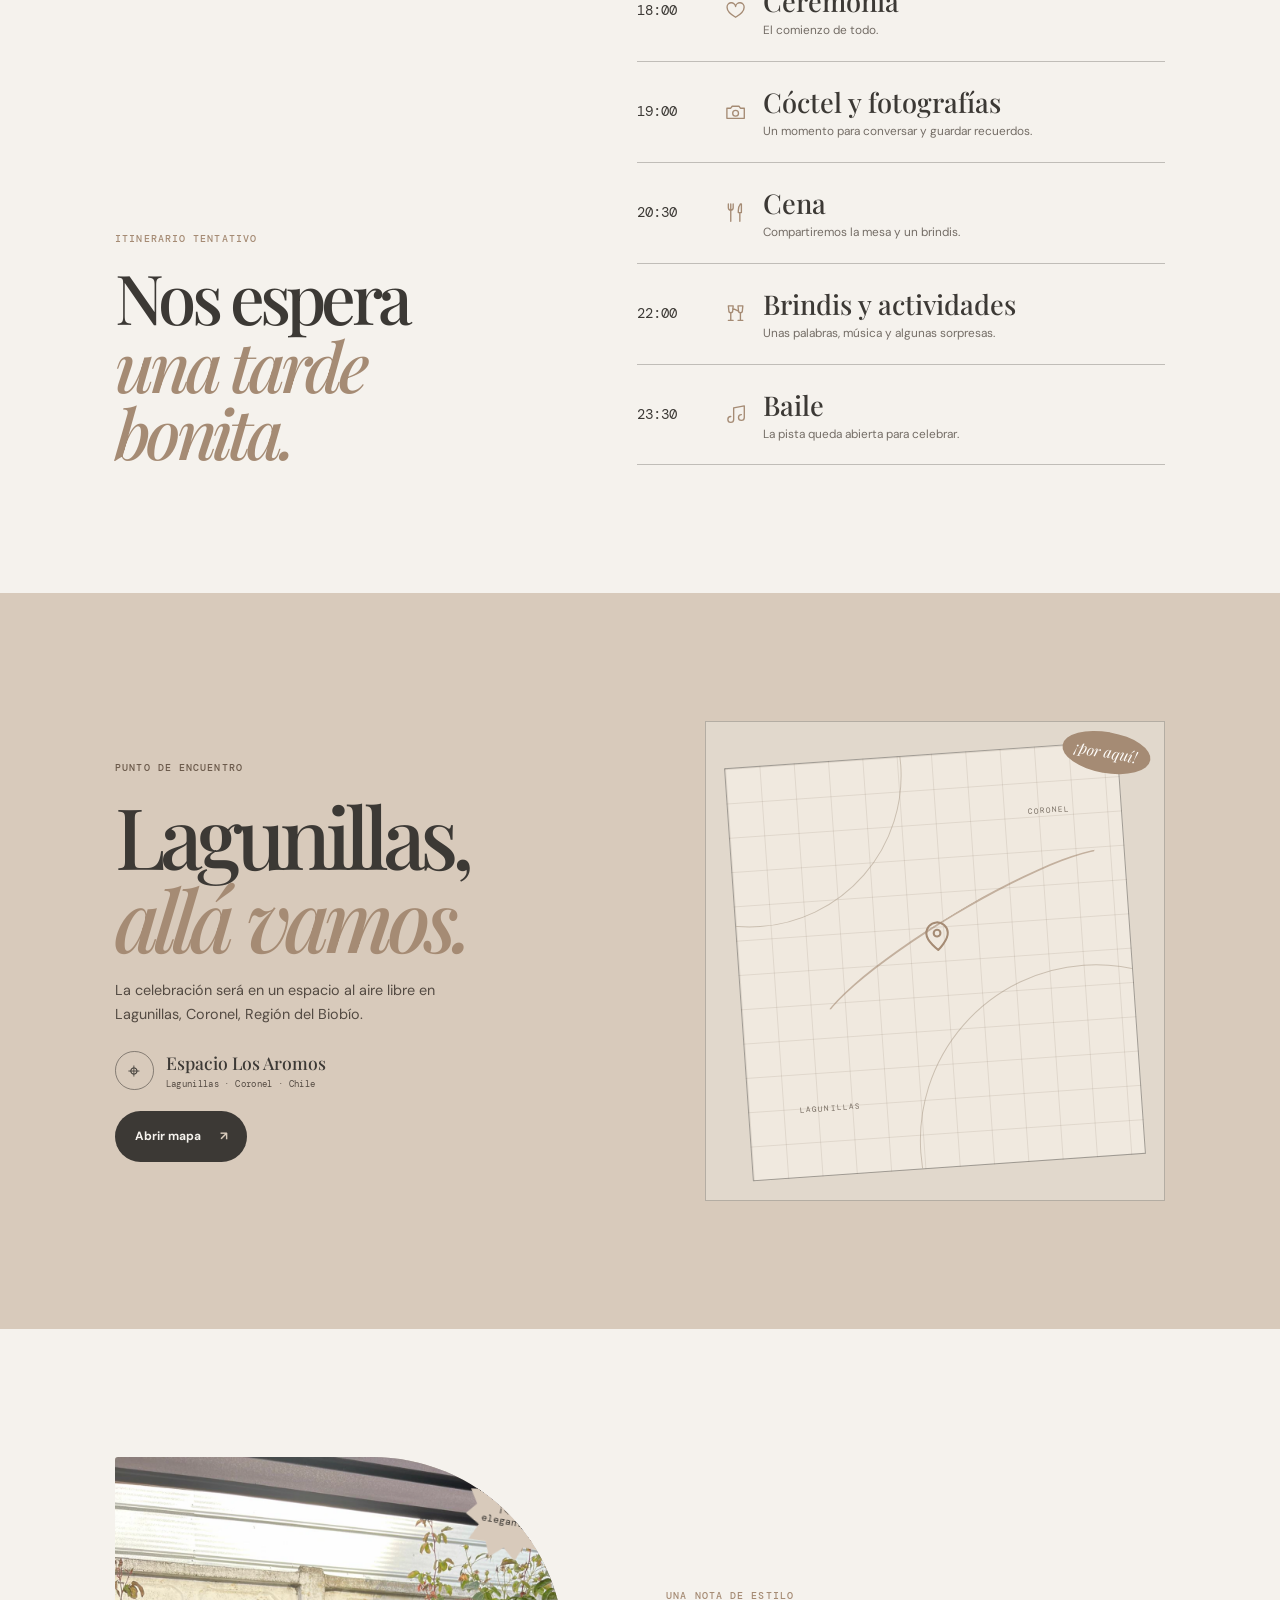
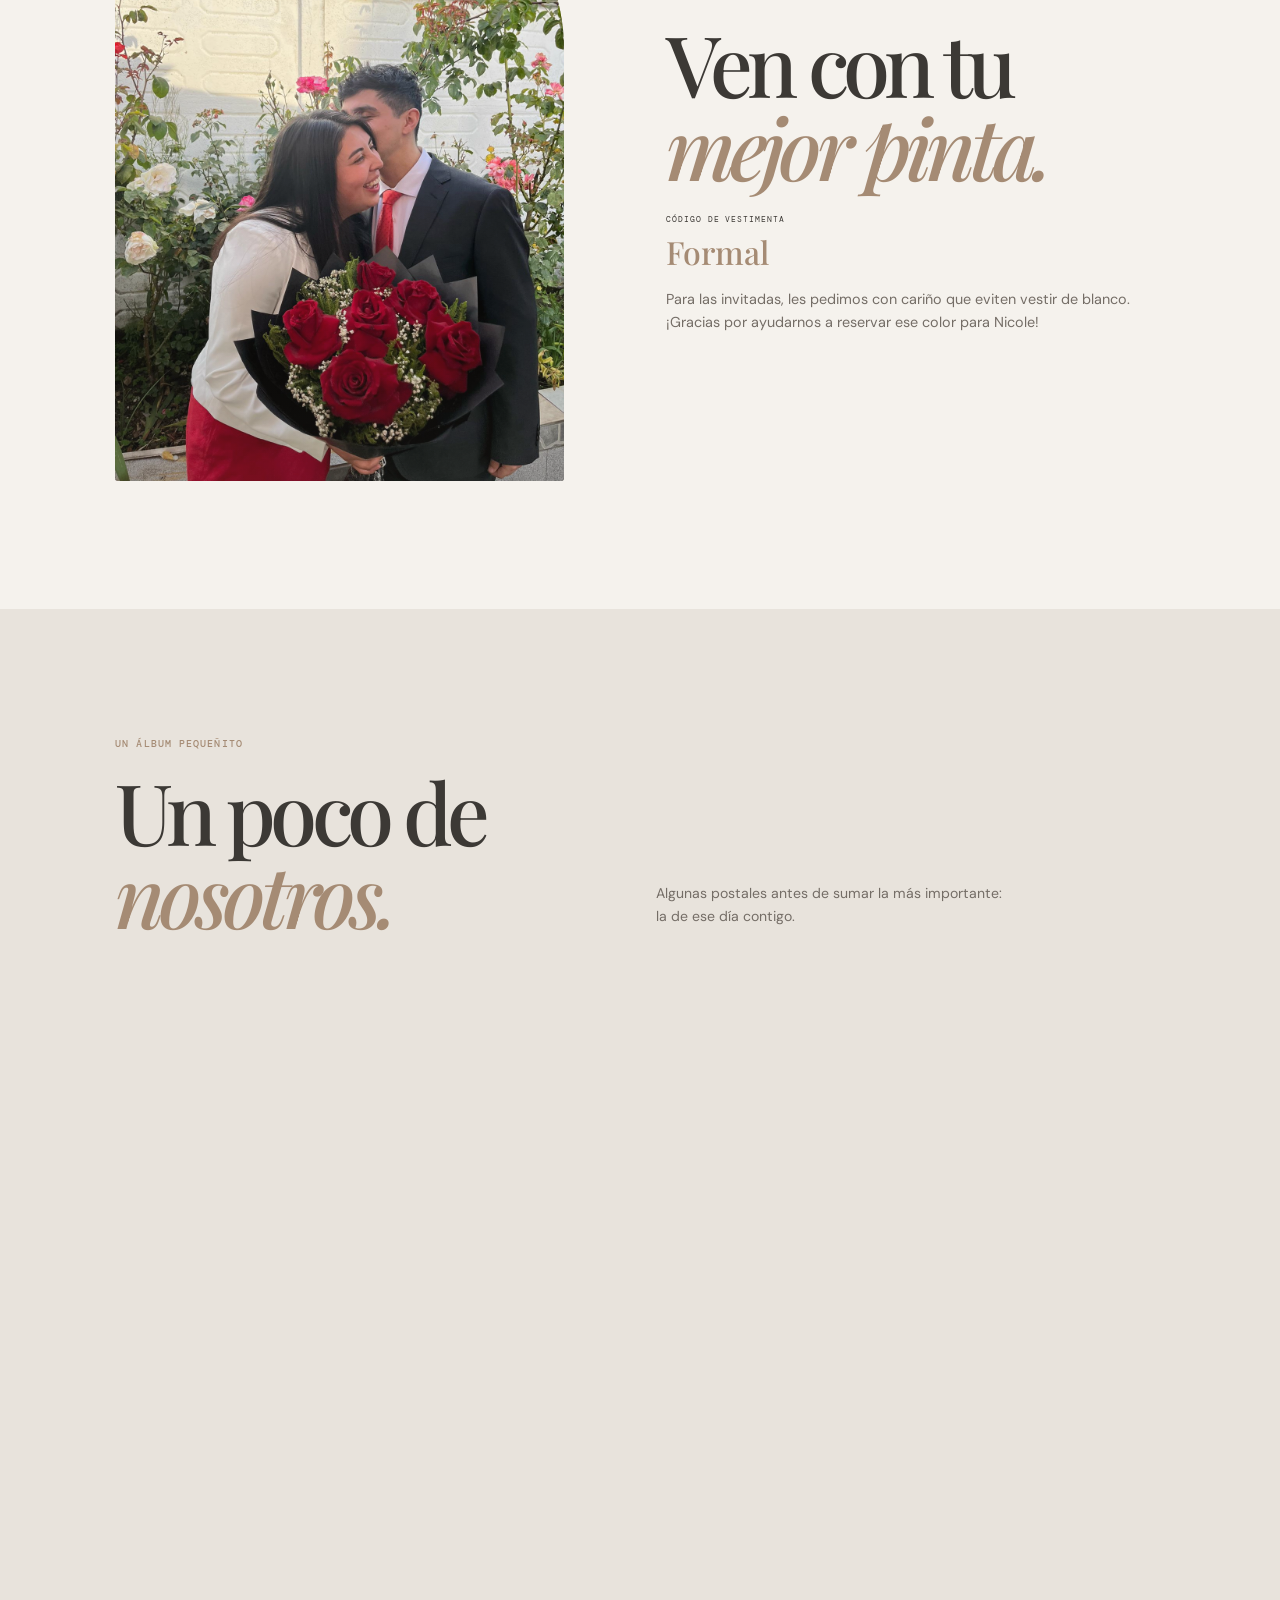
==== commit 17b16abd: "Center countdown and keep event title inline" ====
--- a/index.html
+++ b/index.html
@@ -129,7 +129,7 @@
       <section class="event section-pad" id="el-dia" aria-labelledby="event-title">
         <div class="event__copy">
           <p class="eyebrow"><svg class="ornament-icon eyebrow-icon" viewBox="0 0 24 24" fill="none" aria-hidden="true" focusable="false"><circle cx="12" cy="12" r="8.5" stroke="currentColor" stroke-width="1.35" /><path d="M12 7v5.3l3.4 2" stroke="currentColor" stroke-width="1.35" stroke-linecap="round" stroke-linejoin="round" /></svg> Apúntalo por ahí</p>
-          <h2 id="event-title">El gran<br /><em>día.</em></h2>
+          <h2 id="event-title">El gran <em>día.</em></h2>
           <p class="event__intro">Nos encontramos para celebrar nuestro matrimonio y compartir una tarde especial.</p>
           <div class="event__date-block">
             <span class="event__day" data-event-weekday>SÁBADO</span>
--- a/styles.css
+++ b/styles.css
@@ -147,12 +147,12 @@
 .event__copy .eyebrow { margin-bottom: 1.1rem; }
 .eyebrow-icon { width: 1rem; height: 1rem; margin-right: 0.3rem; vertical-align: -0.12em; }
 .event__intro { max-width: 23rem; margin: 1.3rem 0 0; color: var(--ink-soft); line-height: 1.65; font-size: 0.9rem; }
-.event__date-block { position: relative; display: grid; grid-template-columns: auto 1fr; grid-template-rows: 1fr 1fr; align-items: end; column-gap: 0.8rem; margin-top: 2rem; padding: 0.9rem 1rem; border: 1px solid #3c393561; border-radius: 0.2rem; }
-.event__day { grid-column: 1; grid-row: 1; font: 0.55rem var(--mono); letter-spacing: 0.15em; text-transform: uppercase; }
+.event__date-block { position: relative; display: grid; grid-template-columns: auto auto; grid-template-rows: auto auto; align-items: end; justify-items: center; justify-content: center; column-gap: 0.8rem; margin: 2rem auto 0; padding: 0.9rem 1rem; border: 1px solid #3c393561; border-radius: 0.2rem; text-align: center; }
+.event__day { grid-column: 1 / -1; grid-row: 1; justify-self: center; font: 0.55rem var(--mono); letter-spacing: 0.15em; text-transform: uppercase; }
 .event__number { grid-column: 1; grid-row: 2; color: var(--taupe); font: 500 4.2rem/0.9 var(--serif); letter-spacing: -0.08em; }
 .event__month { grid-column: 2; grid-row: 2; padding-bottom: 0.25rem; font: 0.6rem var(--mono); letter-spacing: 0.08em; text-transform: uppercase; }
-.countdown { display: flex; gap: 1rem; margin-top: 1.6rem; }
-.countdown div { display: flex; flex-direction: column; min-width: 3.25rem; gap: 0.25rem; }
+.countdown { display: grid; grid-template-columns: repeat(4, minmax(0, 1fr)); align-self: center; gap: 1rem; width: min(100%, 24rem); margin: 1.6rem auto 0; text-align: center; }
+.countdown div { display: flex; flex-direction: column; align-items: center; min-width: 0; gap: 0.25rem; }
 .countdown strong { font: 500 1.35rem var(--serif); }
 .countdown span { color: var(--ink-soft); font: 0.5rem var(--mono); text-transform: uppercase; letter-spacing: 0.06em; }
 .event__image { min-height: 24rem; border-radius: 10rem 10rem 0.3rem 0.3rem; background: linear-gradient(145deg, #d6cec3, #95877a 50%, #675b50); }
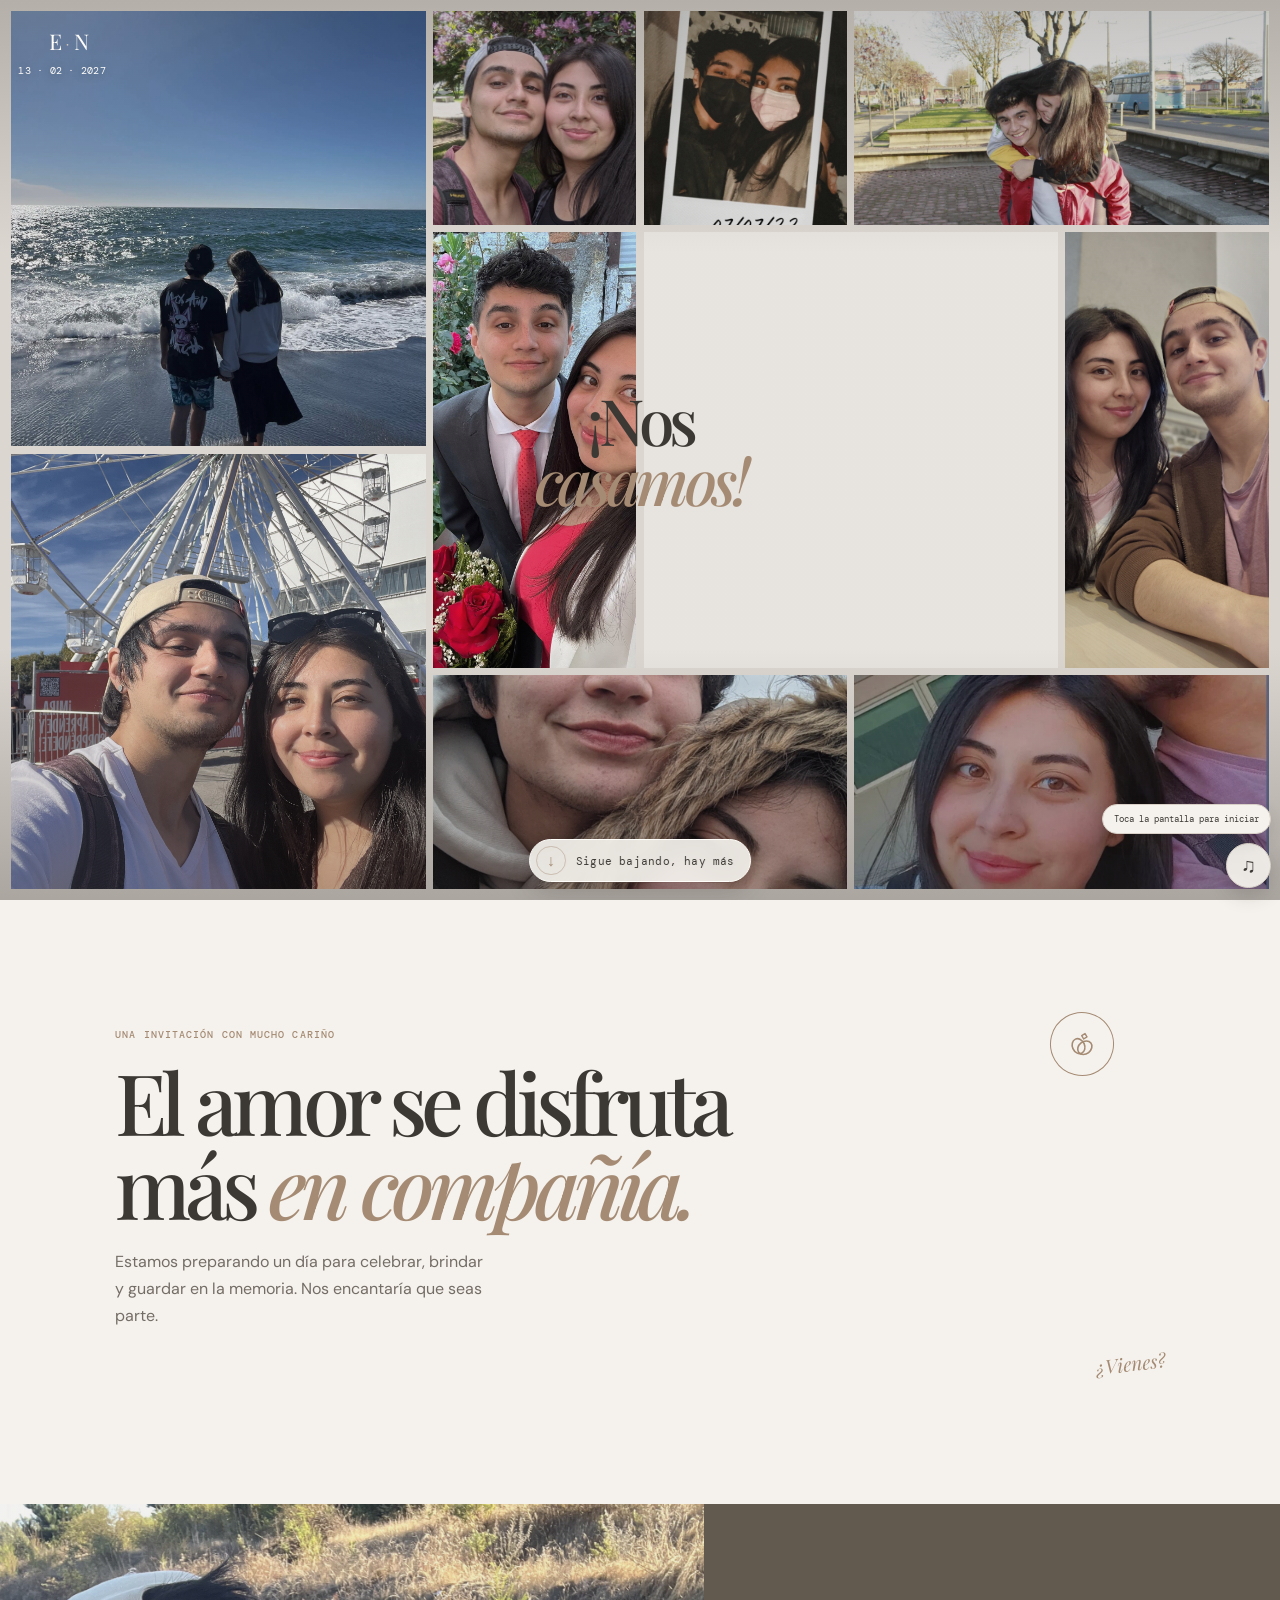
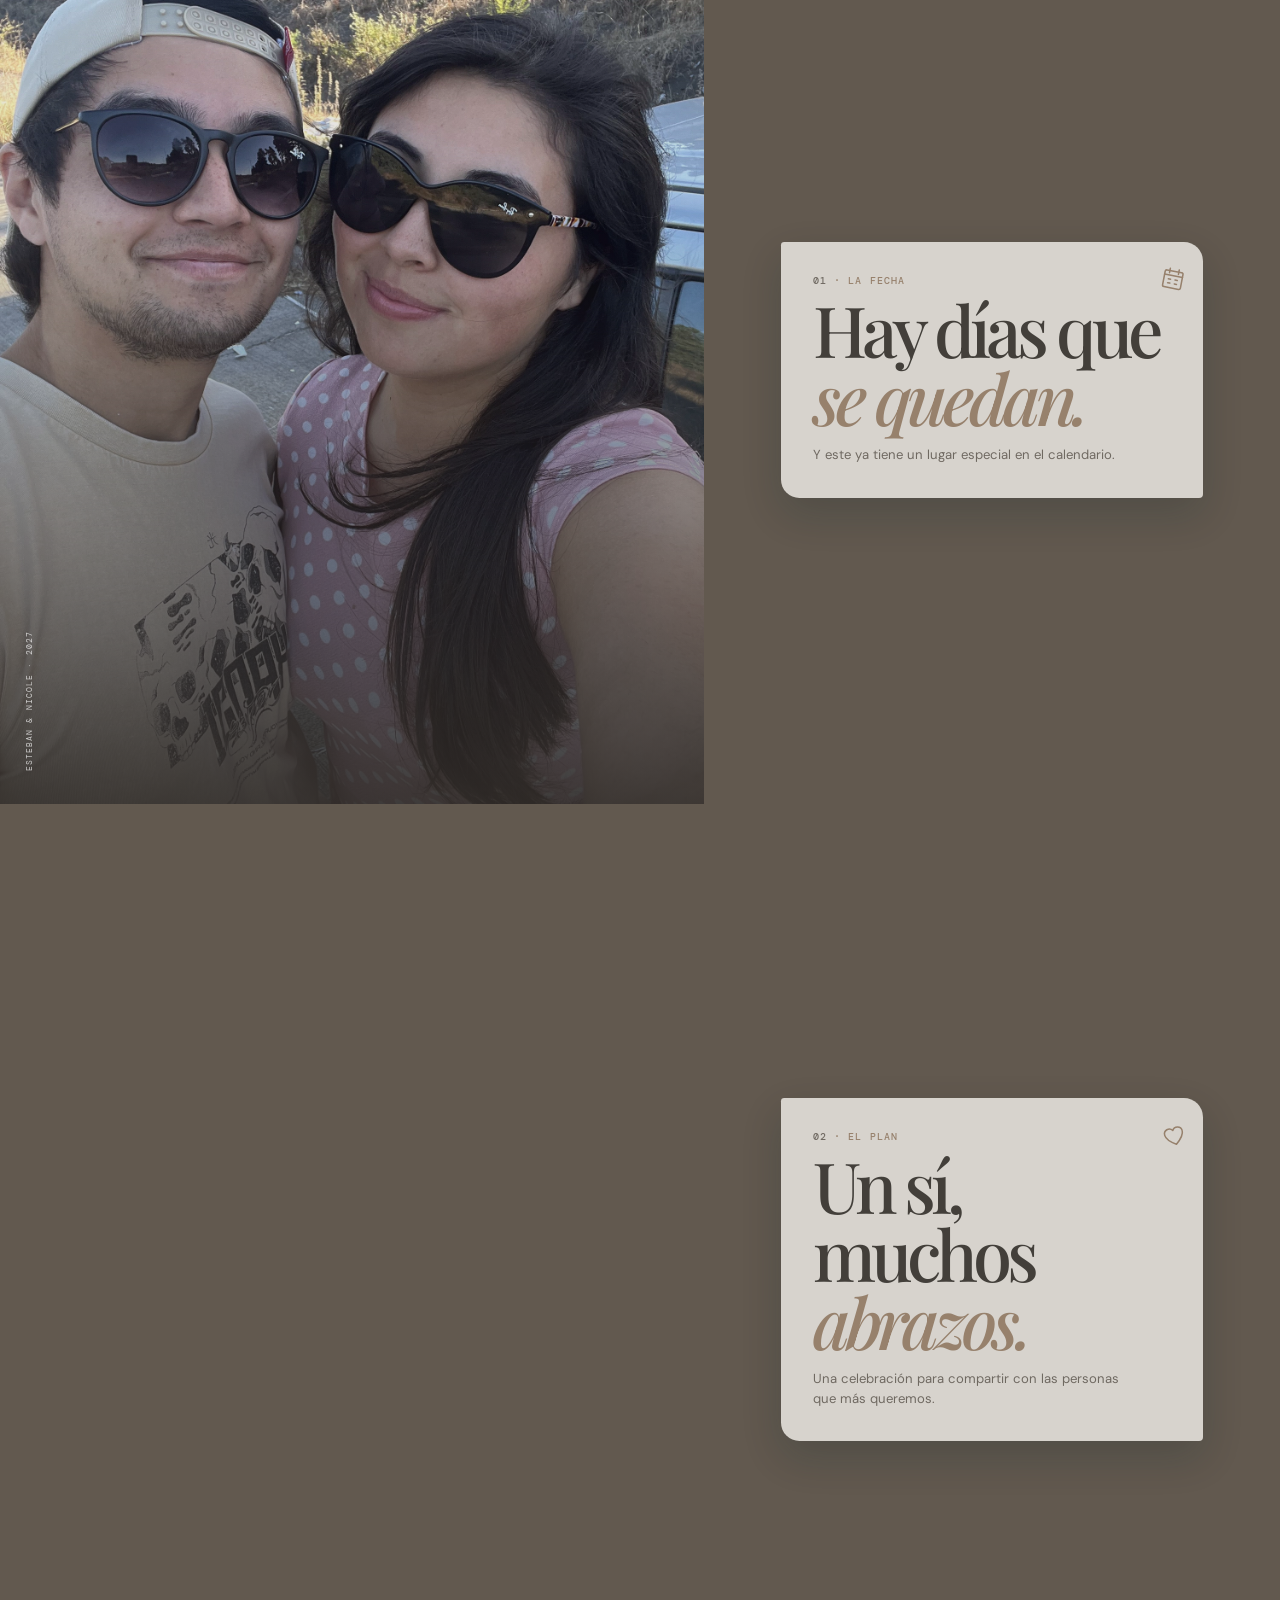
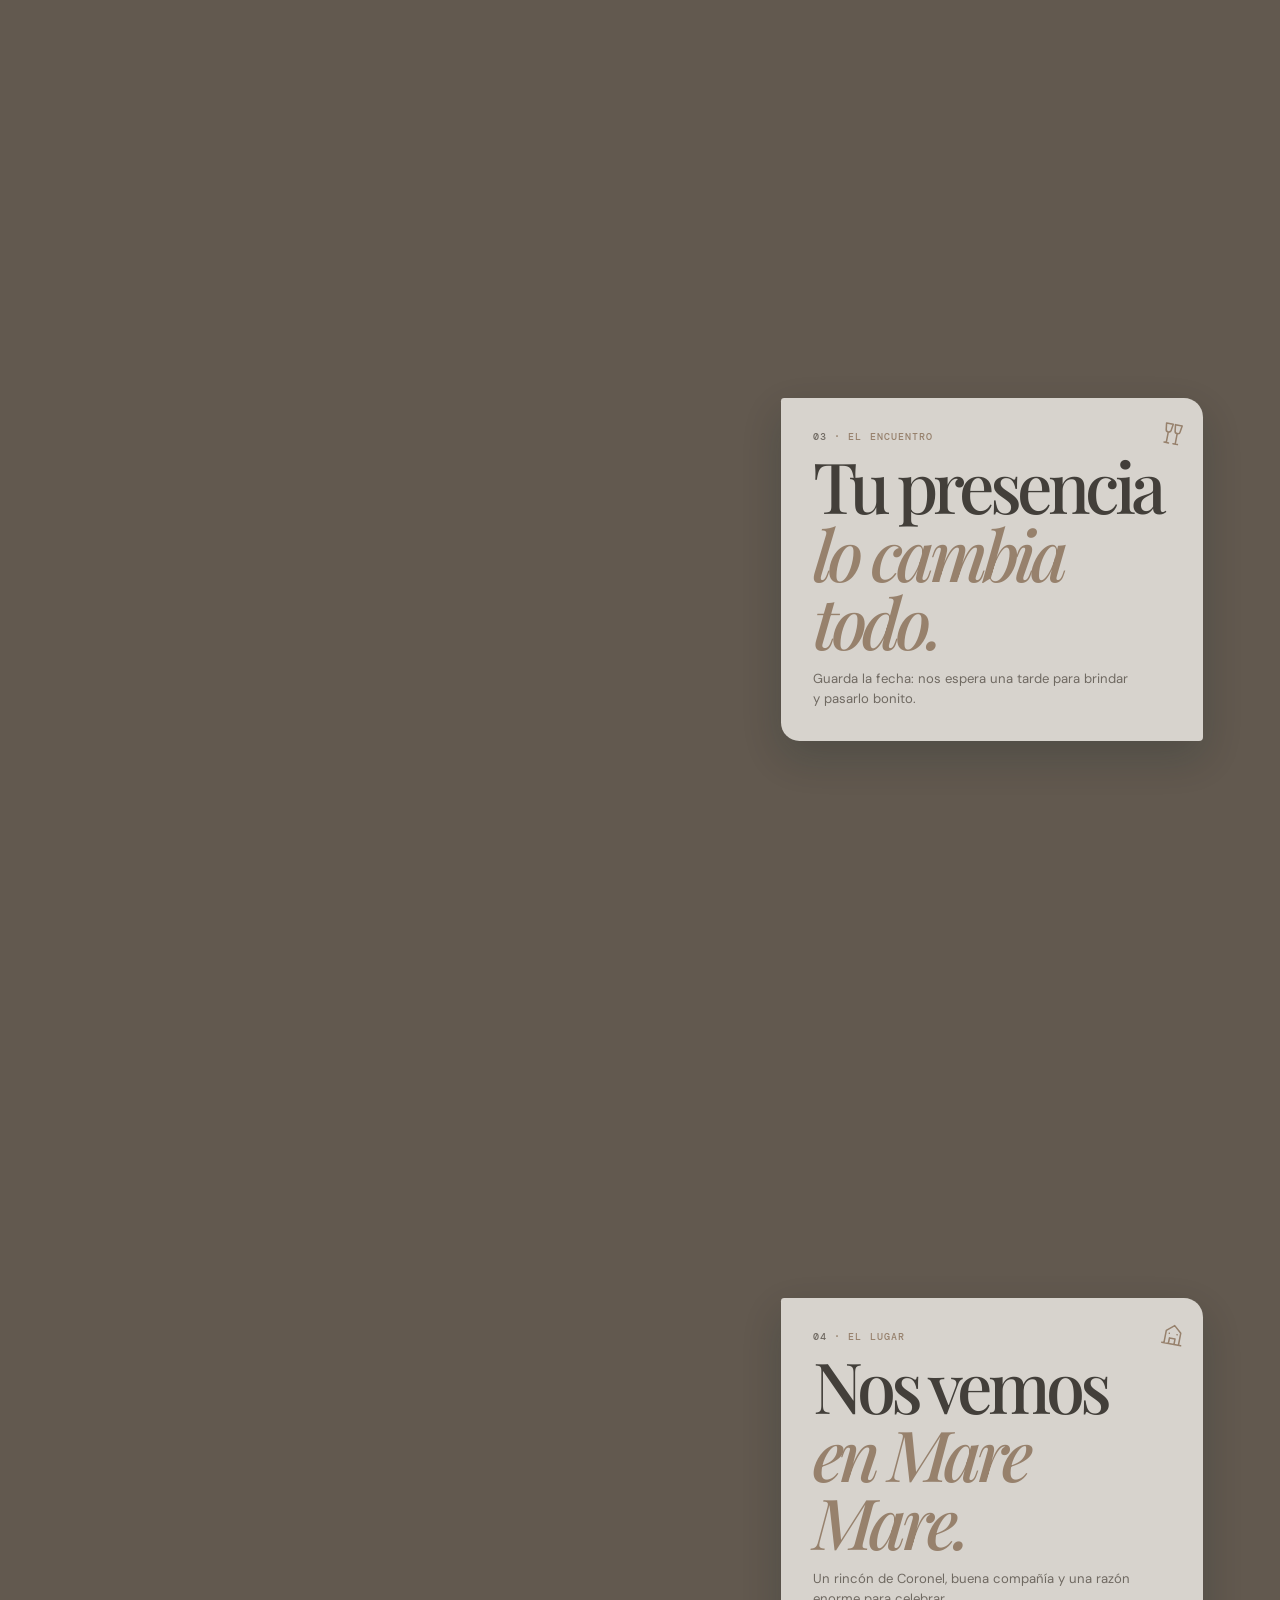
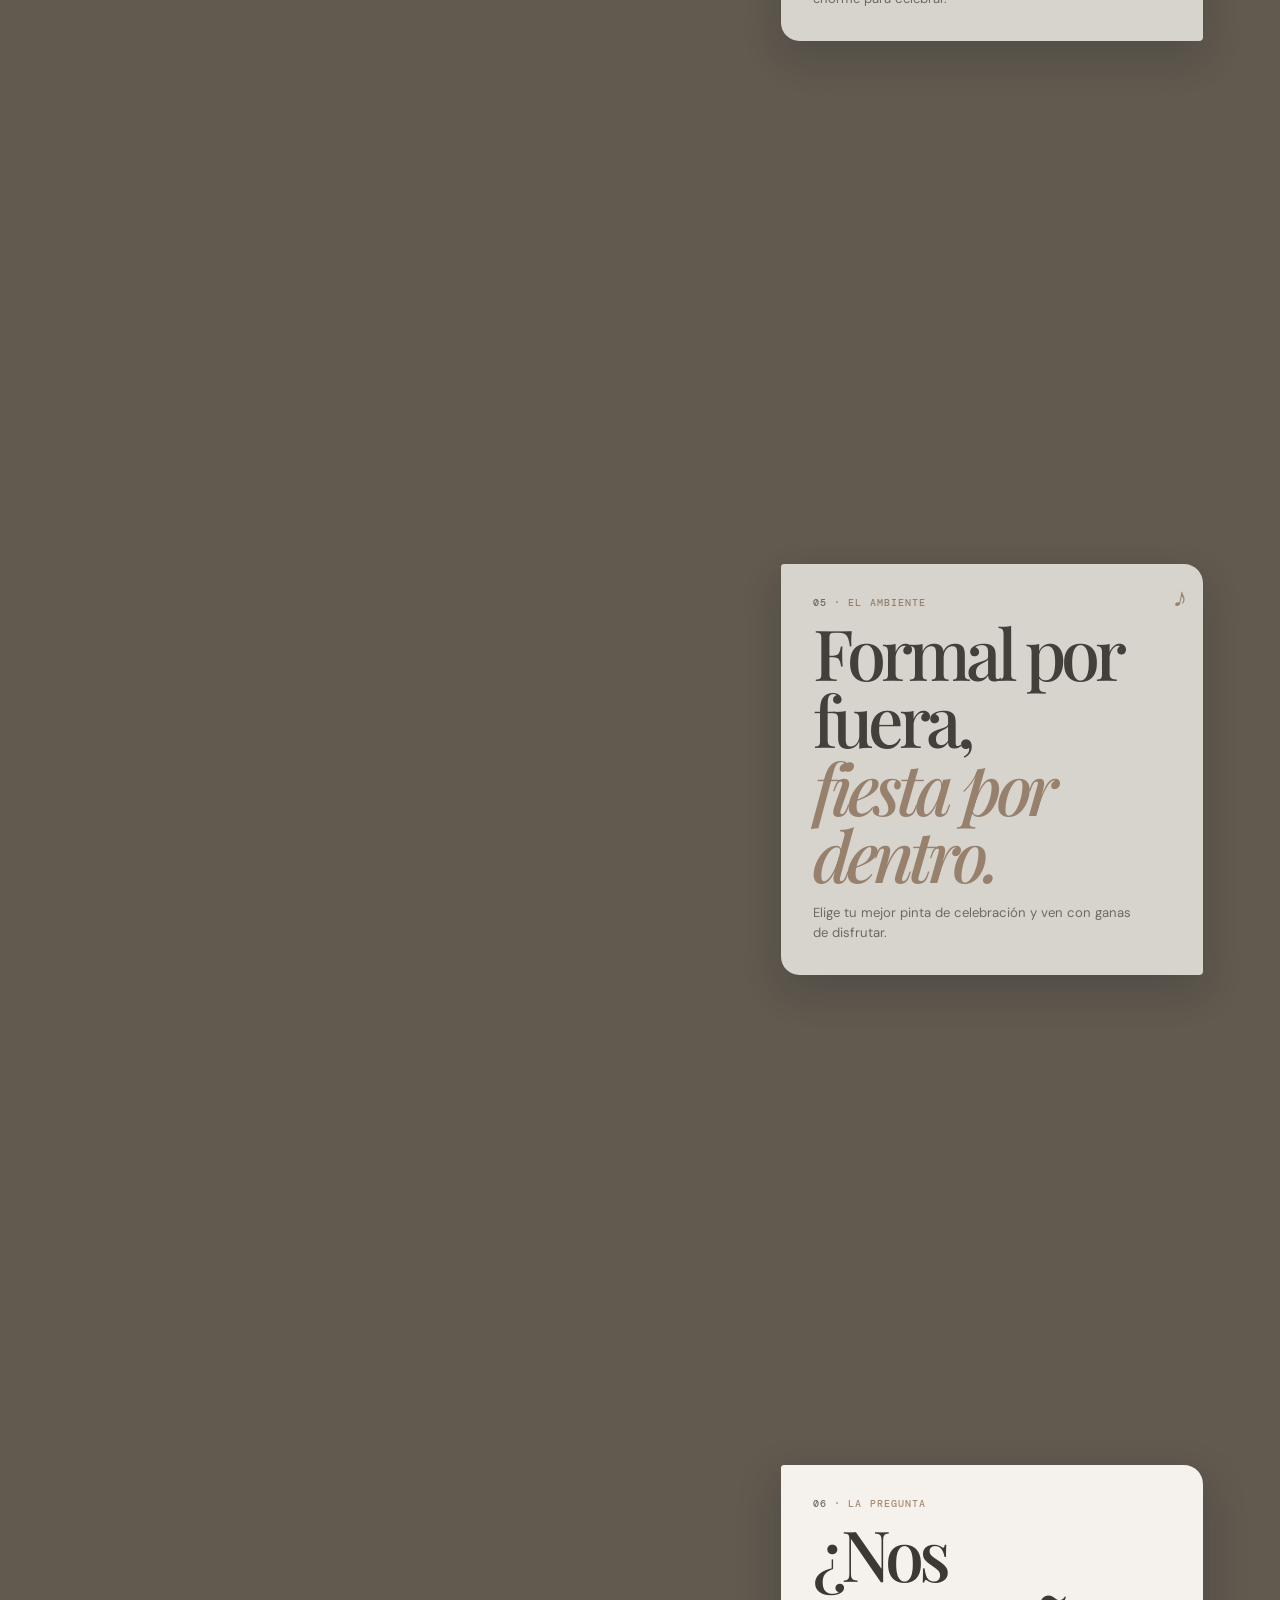
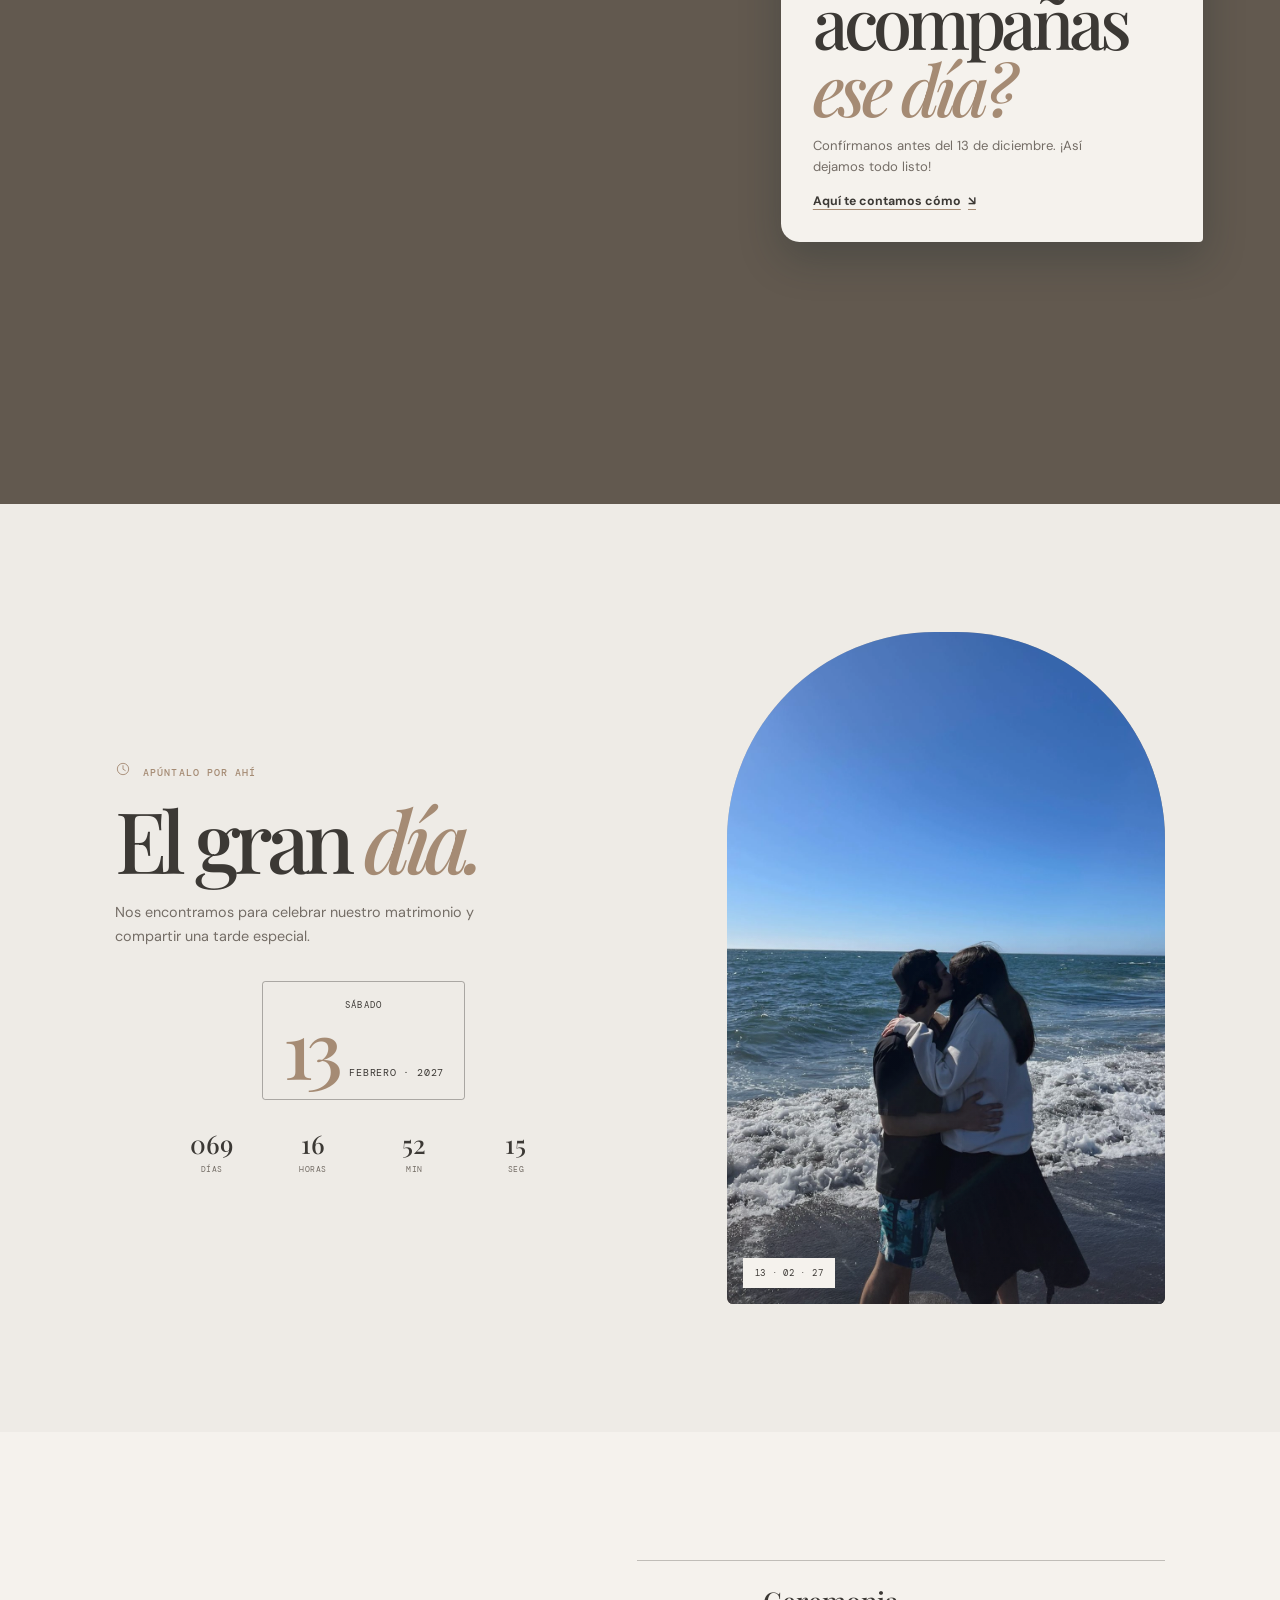
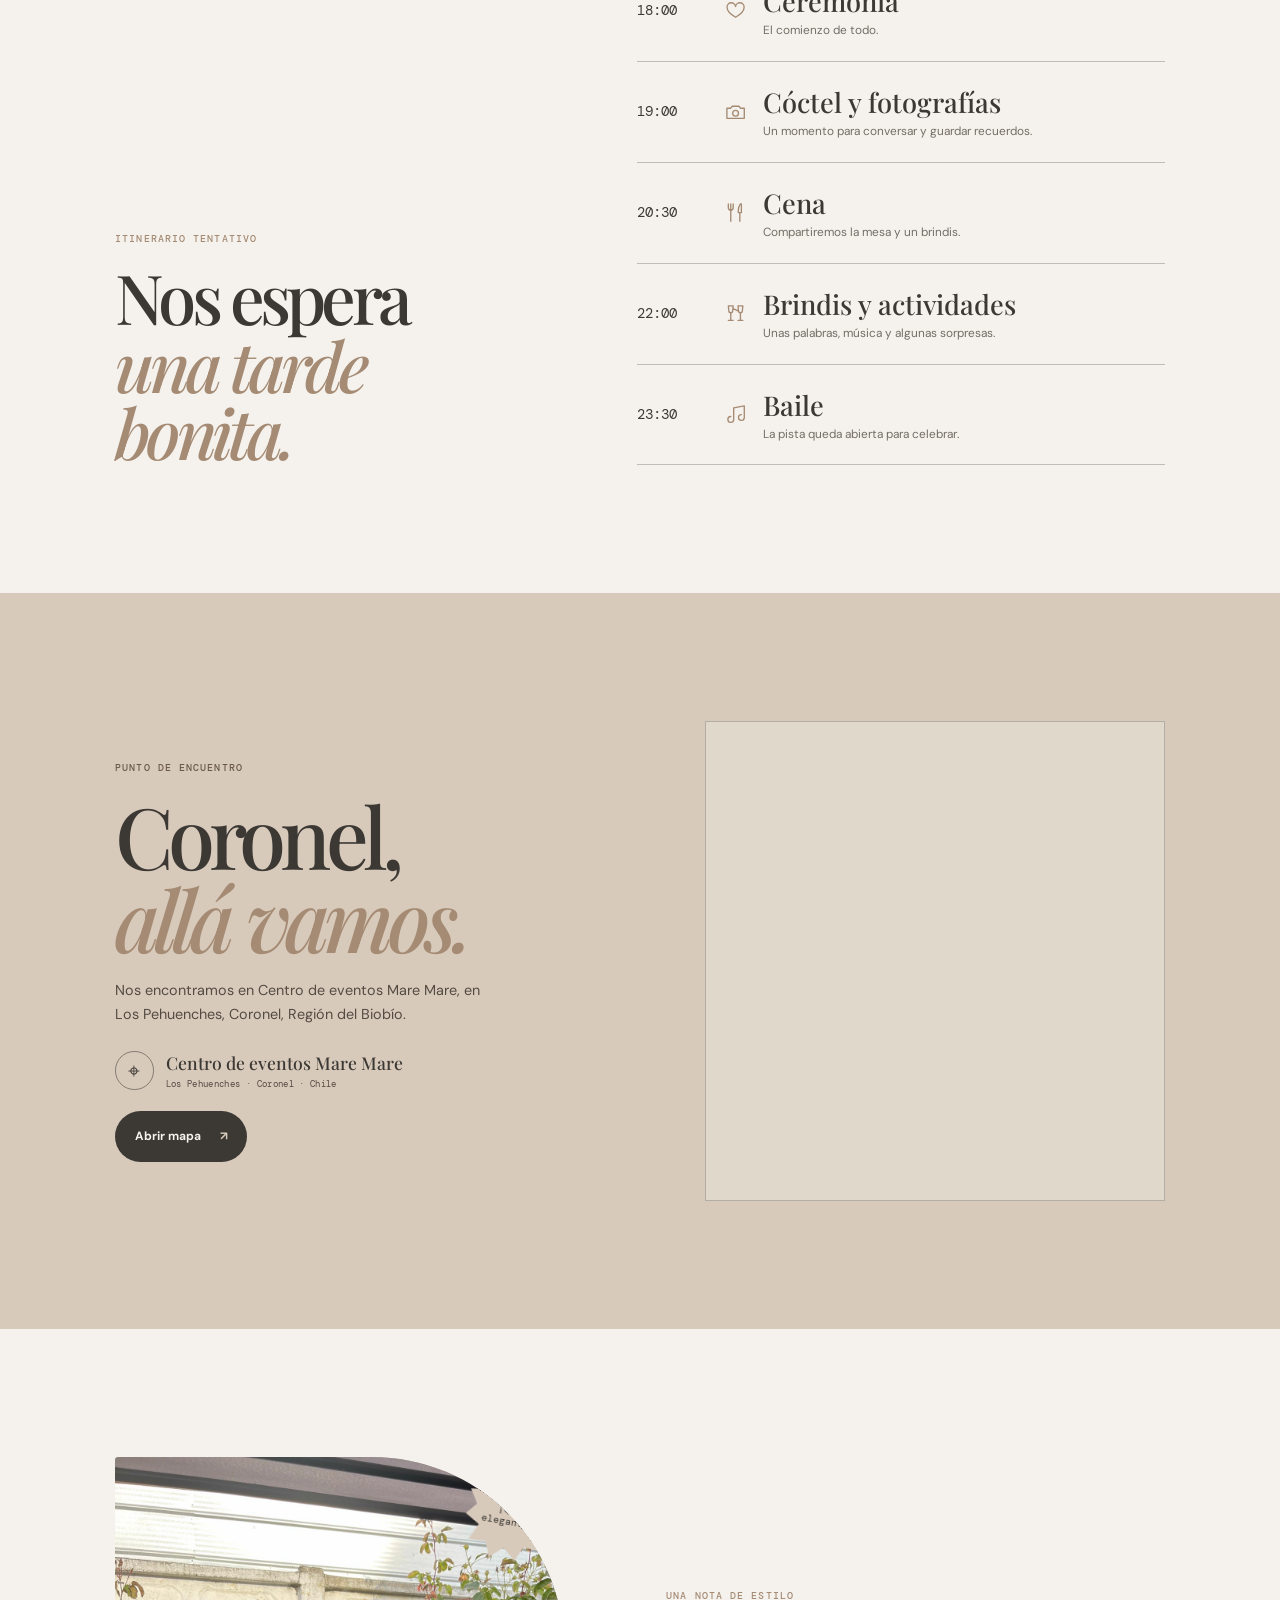
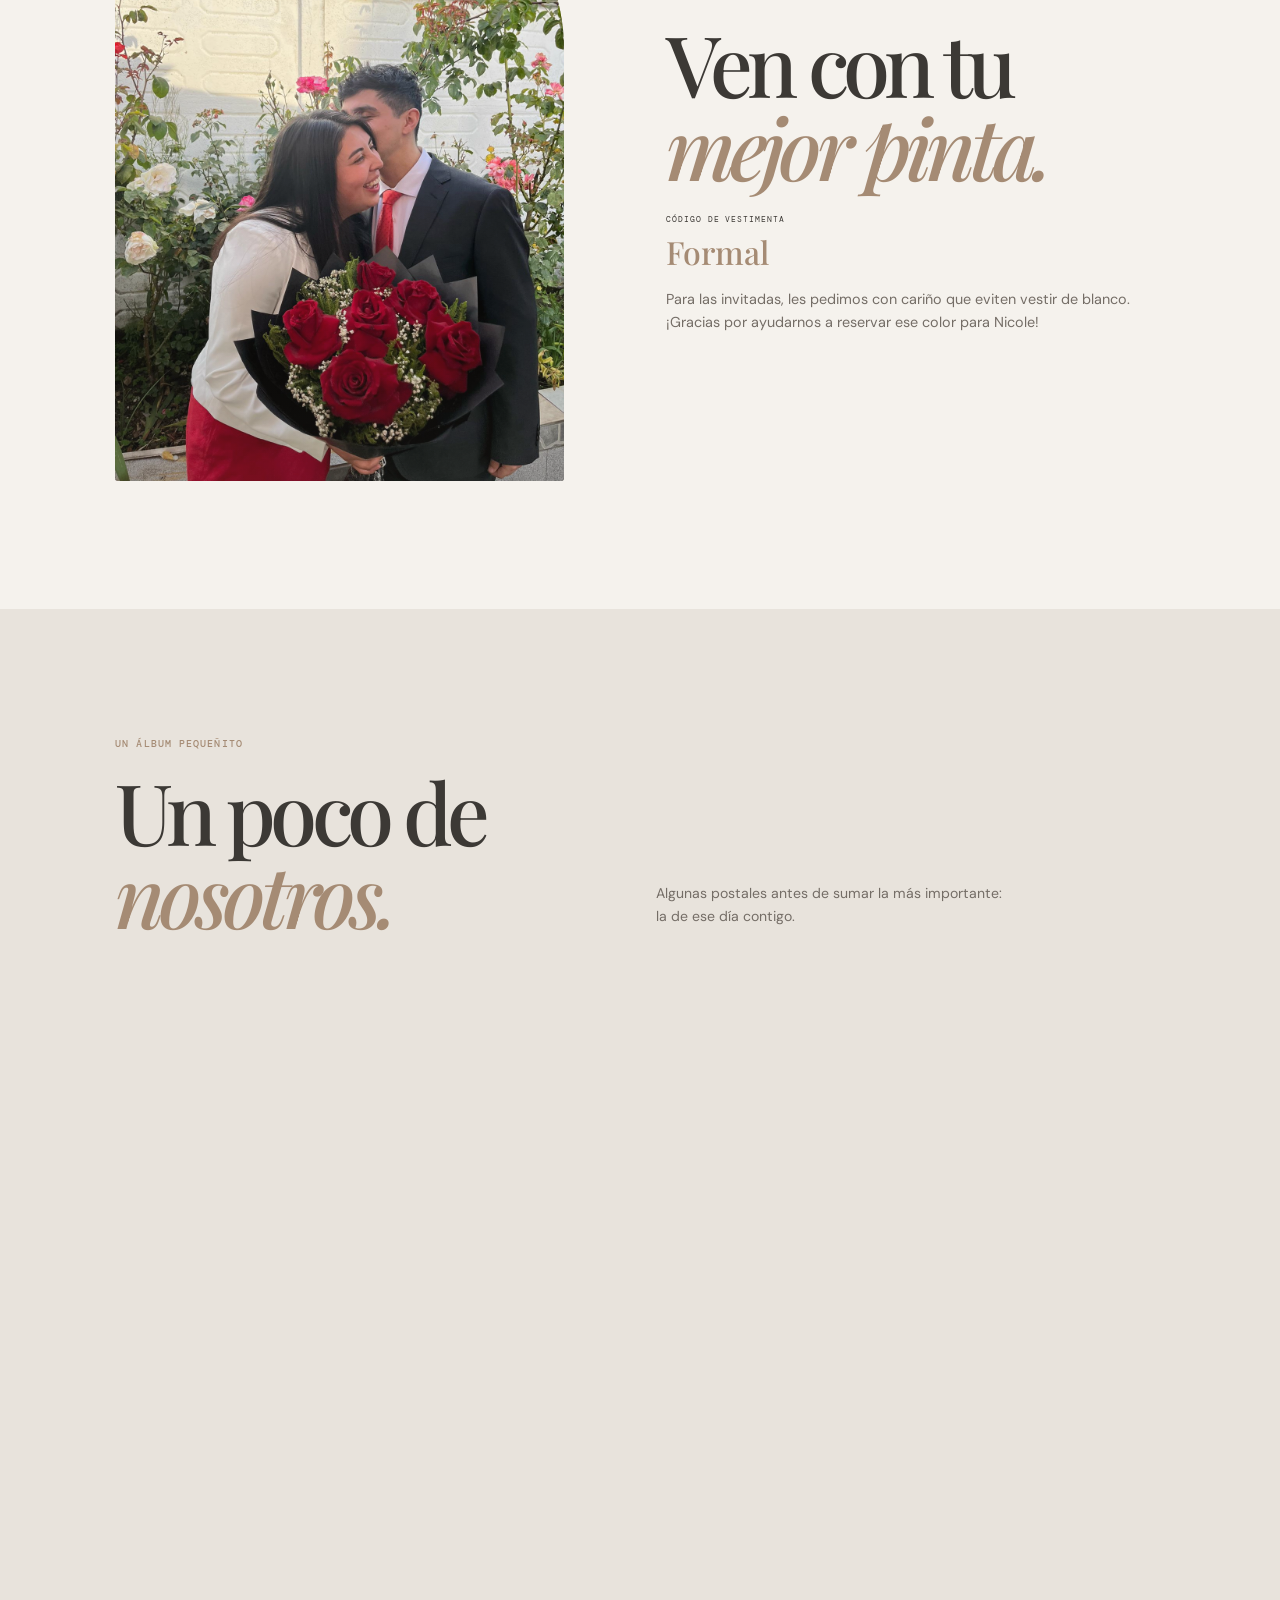
==== commit dddf7462: "Show real Mare Mare venue map" ====
--- a/index.html
+++ b/index.html
@@ -5,9 +5,9 @@
     <meta name="viewport" content="width=device-width, initial-scale=1" />
     <meta name="theme-color" content="#f5f2ed" />
     <meta name="color-scheme" content="only light" />
-    <meta name="description" content="Esteban y Nicole se casan. Acompáñanos a celebrar en Lagunillas, Coronel." />
+    <meta name="description" content="Esteban y Nicole se casan. Acompáñanos a celebrar en Centro de eventos Mare Mare, Coronel." />
     <meta property="og:title" content="Esteban & Nicole · Nos casamos" />
-    <meta property="og:description" content="Sábado 13 de febrero de 2027 · Lagunillas, Coronel" />
+    <meta property="og:description" content="Sábado 13 de febrero de 2027 · Centro de eventos Mare Mare, Coronel" />
     <title>Esteban & Nicole · Nos casamos</title>
     <link rel="stylesheet" href="styles.css" />
     <script src="script.js" defer></script>
@@ -102,7 +102,7 @@
           <article class="story__chapter" data-story-step="3">
             <div class="story__note">
               <p class="eyebrow"><span>04</span> · El lugar</p>
-              <h2>Nos vemos<br /><em>en Lagunillas.</em></h2>
+              <h2>Nos vemos<br /><em>en Mare Mare.</em></h2>
               <p>Un rincón de Coronel, buena compañía y una razón enorme para celebrar.</p>
               <span class="doodle doodle--venue" aria-hidden="true"><svg class="ornament-icon" viewBox="0 0 24 24" fill="none" focusable="false"><path d="M3.5 20.5h17M5.5 20.5v-11L12 4l6.5 5.5v11M9.5 20.5v-5h5v5M8.5 11.5h.1M15.5 11.5h.1" stroke="currentColor" stroke-width="1.35" stroke-linecap="round" stroke-linejoin="round" /></svg></span>
             </div>
@@ -189,14 +189,13 @@
       <section class="location section-pad" aria-labelledby="location-title">
         <div class="location__copy">
           <p class="eyebrow">Punto de encuentro</p>
-          <h2 id="location-title">Lagunillas,<br /><em>allá vamos.</em></h2>
-          <p>La celebración será en un espacio al aire libre en Lagunillas, Coronel, Región del Biobío.</p>
-          <div class="location__address"><span aria-hidden="true">⌖</span><div><strong data-venue>Espacio Los Aromos</strong><small>Lagunillas · Coronel · Chile</small></div></div>
-          <a class="button button--dark" data-map-link href="https://www.google.com/maps/search/?api=1&query=Lagunillas%2C%20Coronel%2C%20Chile" target="_blank" rel="noreferrer">Abrir mapa <span aria-hidden="true">↗</span></a>
-        </div>
-        <div class="location__art" aria-hidden="true">
-          <div class="map-paper"><span class="map-ring map-ring--one"></span><span class="map-ring map-ring--two"></span><span class="map-path"></span><span class="map-pin"><svg class="ornament-icon" viewBox="0 0 24 24" fill="none" aria-hidden="true" focusable="false"><path d="M19 10c0 5.1-7 11-7 11S5 15.1 5 10a7 7 0 1 1 14 0Z" stroke="currentColor" stroke-width="1.35" stroke-linejoin="round" /><circle cx="12" cy="10" r="2.2" stroke="currentColor" stroke-width="1.35" /></svg></span><span class="map-label map-label--top">CORONEL</span><span class="map-label map-label--bottom">LAGUNILLAS</span></div>
-          <span class="location__sticker">¡por aquí!</span>
+          <h2 id="location-title">Coronel,<br /><em>allá vamos.</em></h2>
+          <p>Nos encontramos en Centro de eventos Mare Mare, en Los Pehuenches, Coronel, Región del Biobío.</p>
+          <div class="location__address"><span aria-hidden="true">⌖</span><div><strong data-venue>Centro de eventos Mare Mare</strong><small>Los Pehuenches · Coronel · Chile</small></div></div>
+          <a class="button button--dark" data-map-link href="https://www.google.com/maps/place/Centro+de+eventos+Mare+Mare/@-36.9957881,-73.1798927,17z/data=!3m1!4b1!4m6!3m5!1s0x9669c7da84ffbffd:0x939a9d49562adcca!8m2!3d-36.9957881!4d-73.1798927!16s%2Fg%2F11sdzt0jk8" target="_blank" rel="noreferrer">Abrir mapa <span aria-hidden="true">↗</span></a>
+        </div>
+        <div class="location__map-frame">
+          <iframe class="location__map" title="Mapa de Centro de eventos Mare Mare en Coronel" src="https://www.google.com/maps/embed?pb=!1m18!1m12!1m3!1d3186.587091567674!2d-73.1798927!3d-36.9957881!2m3!1f0!2f0!3f0!3m2!1i1024!2i768!4f13.1!3m3!1m2!1s0x9669c7da84ffbffd%3A0x939a9d49562adcca!2sCentro%20de%20eventos%20Mare%20Mare!5e0!3m2!1ses-419!2scl!4v1791341469413!5m2!1ses-419!2scl" loading="lazy" referrerpolicy="strict-origin-when-cross-origin" allowfullscreen></iframe>
         </div>
       </section>
 
--- a/styles.css
+++ b/styles.css
@@ -182,17 +182,8 @@
 .button:hover { transform: translateY(-2px); }
 .button--dark { color: var(--paper); background: var(--ink); }
 .button--dark span { color: var(--beige); }
-.location__art { position: relative; min-height: 19rem; display: grid; place-items: center; overflow: hidden; border: 1px solid #3c393545; background: #e1d8cc; }
-.map-paper { position: absolute; inset: 1.2rem; overflow: hidden; border: 1px solid #3c393570; background-color: #f0e9df; background-image: linear-gradient(#8f7f6f2b 1px, transparent 1px), linear-gradient(90deg, #8f7f6f2b 1px, transparent 1px); background-size: 2.15rem 2.15rem; transform: rotate(-4deg); }
-.map-ring { position: absolute; width: 19rem; aspect-ratio: 1; border: 1px solid #9e8c7975; border-radius: 50%; }
-.map-ring--one { left: -8rem; top: -9rem; }
-.map-ring--two { right: -8rem; bottom: -10rem; width: 22rem; }
-.map-path { position: absolute; left: 15%; top: 38%; width: 88%; height: 4rem; border: 2px solid #a58b7499; border-color: #a58b7499 transparent transparent; border-radius: 50%; transform: rotate(-27deg); }
-.map-pin { position: absolute; left: 51%; top: 43%; color: var(--taupe); font-size: 2.3rem; transform: translate(-50%, -50%); }
-.map-label { position: absolute; color: #756b60; font: 0.48rem var(--mono); letter-spacing: 0.14em; }
-.map-label--top { top: 14%; right: 13%; }
-.map-label--bottom { left: 13%; bottom: 15%; }
-.location__sticker { position: absolute; right: 0.8rem; top: 0.6rem; padding: 0.65rem 0.8rem; background: var(--taupe); color: var(--white); border-radius: 50%; transform: rotate(10deg); font: italic 0.95rem var(--serif); }
+.location__map-frame { position: relative; height: clamp(19rem, 75vw, 26rem); overflow: hidden; border: 1px solid #3c393545; background: #e1d8cc; }
+.location__map { position: absolute; inset: 0; display: block; width: 100%; height: 100%; border: 0; }
 
 .dress { display: grid; gap: 2.4rem; align-items: center; }
 .dress__image { min-height: 23rem; border-radius: 0.2rem 8rem 0.2rem 0.2rem; background: linear-gradient(150deg, #d8d0c6, #96897b 50%, #554c44); }
@@ -278,8 +269,7 @@
   .schedule__time { font-size: 0.85rem; }
   .schedule__item h3 { font-size: 1.7rem; }
   .location { grid-template-columns: minmax(0, 1fr) minmax(19rem, 0.92fr); align-items: center; gap: 7vw; }
-  .location__art { min-height: 30rem; }
-  .map-paper { inset: 2rem; }
+  .location__map-frame { height: 30rem; }
   .dress { grid-template-columns: minmax(19rem, 0.9fr) minmax(0, 1fr); gap: 8vw; }
   .dress__image { min-height: min(62vw, 39rem); border-radius: 0.2rem 12rem 0.2rem 0.2rem; }
   .gallery__heading { display: grid; grid-template-columns: 1fr 1fr; align-items: end; column-gap: 2rem; padding: 0 9vw; }
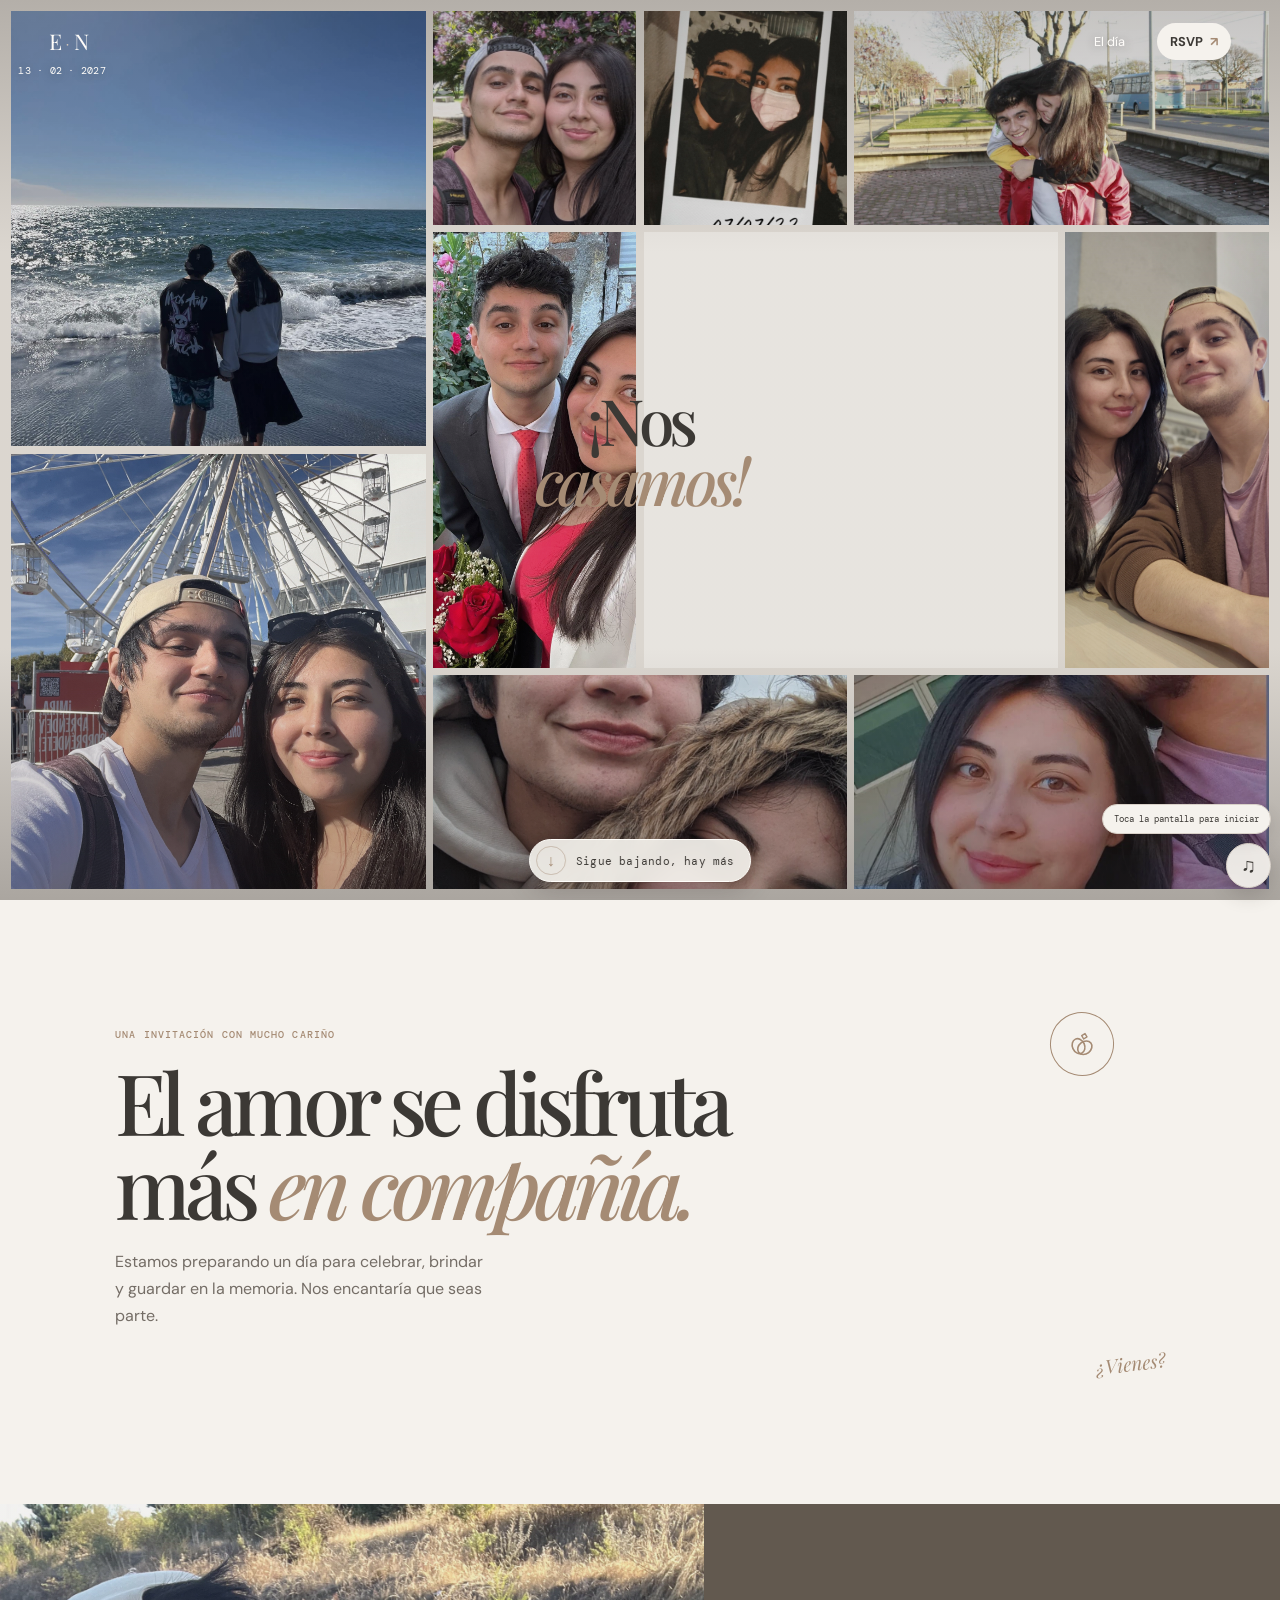
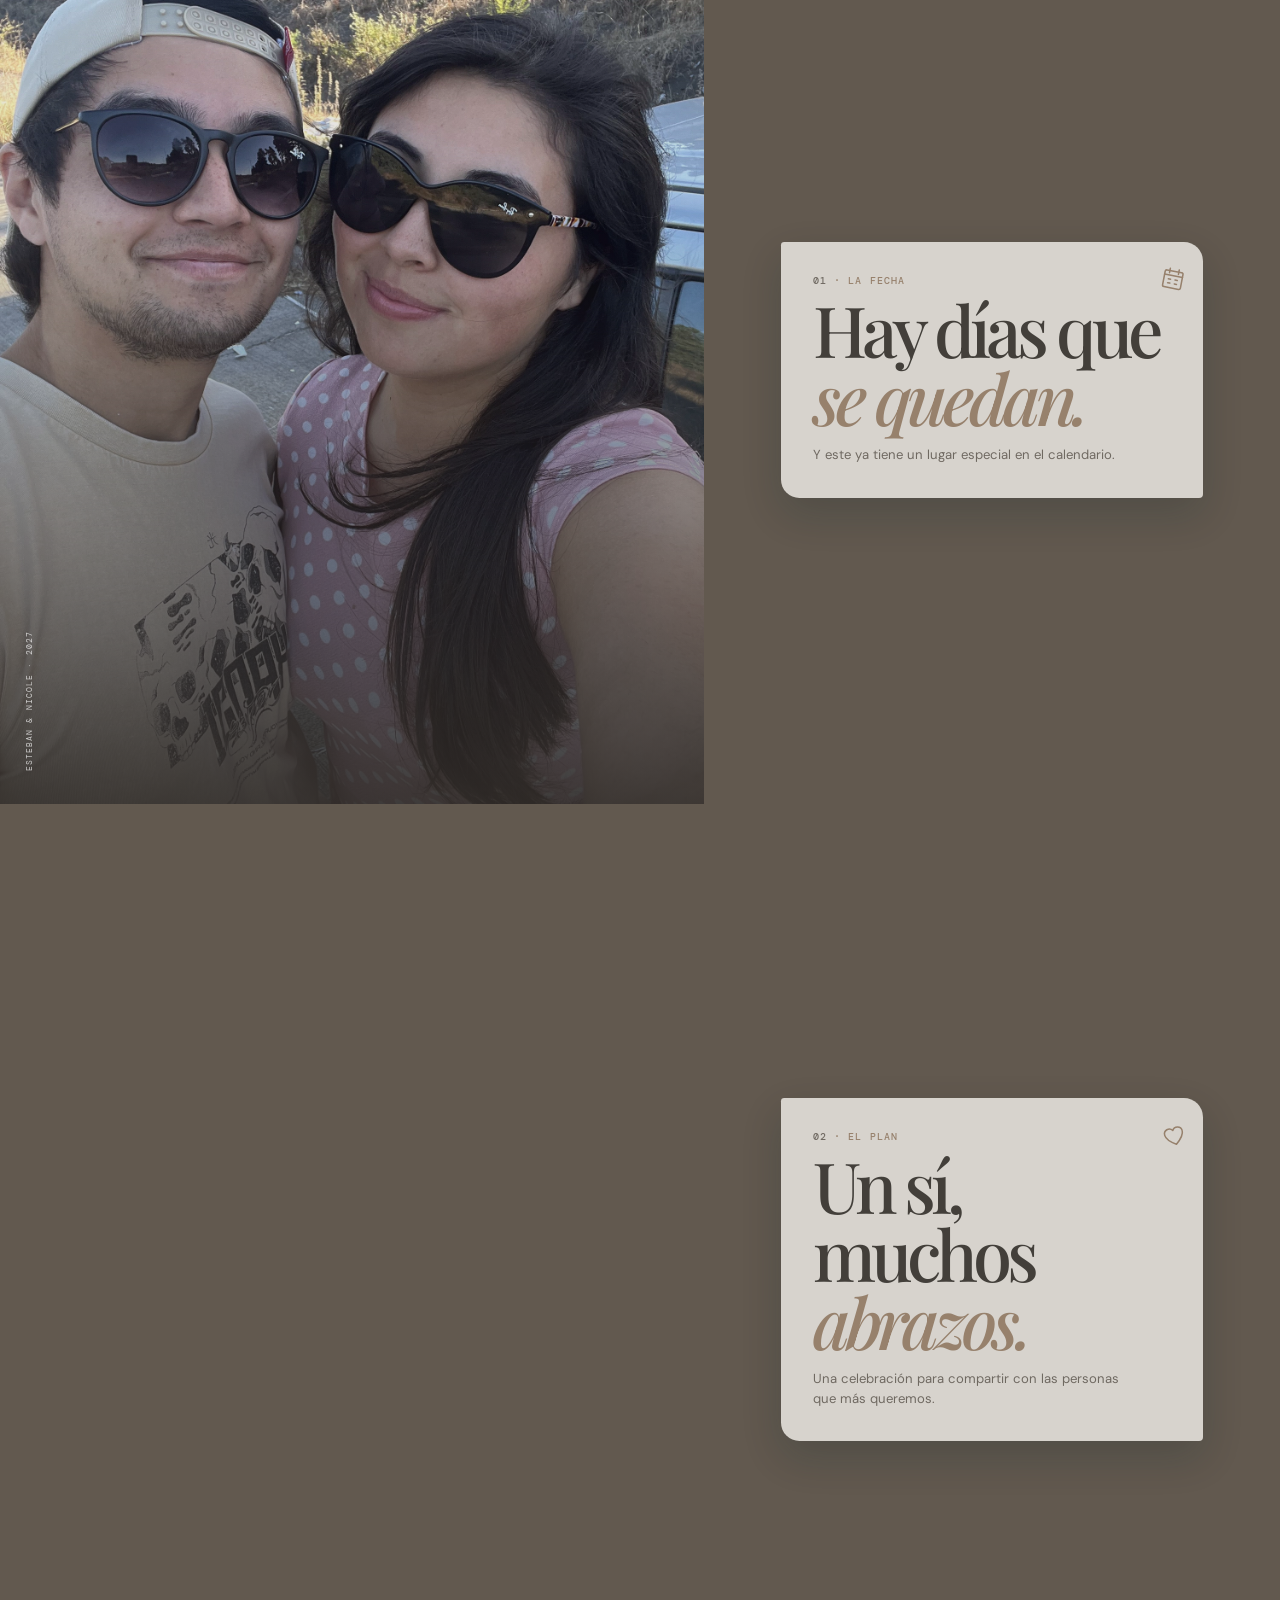
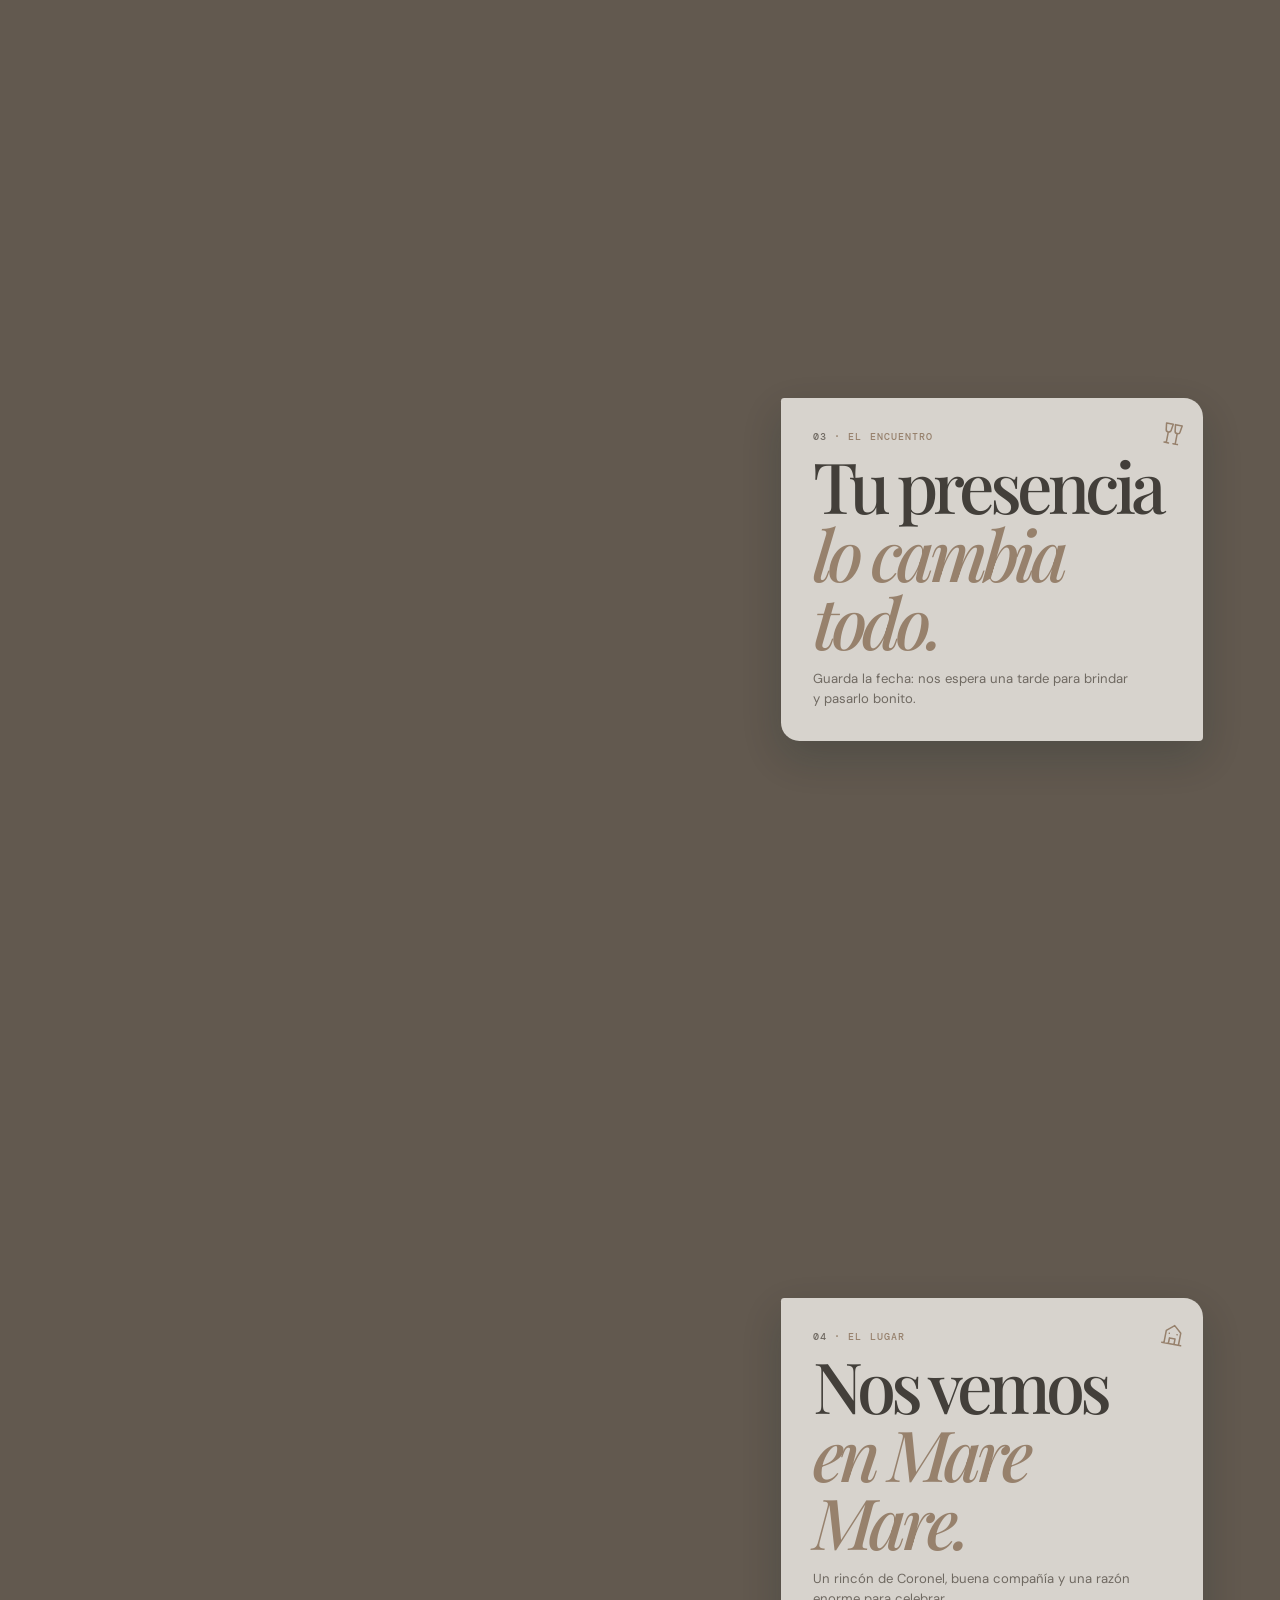
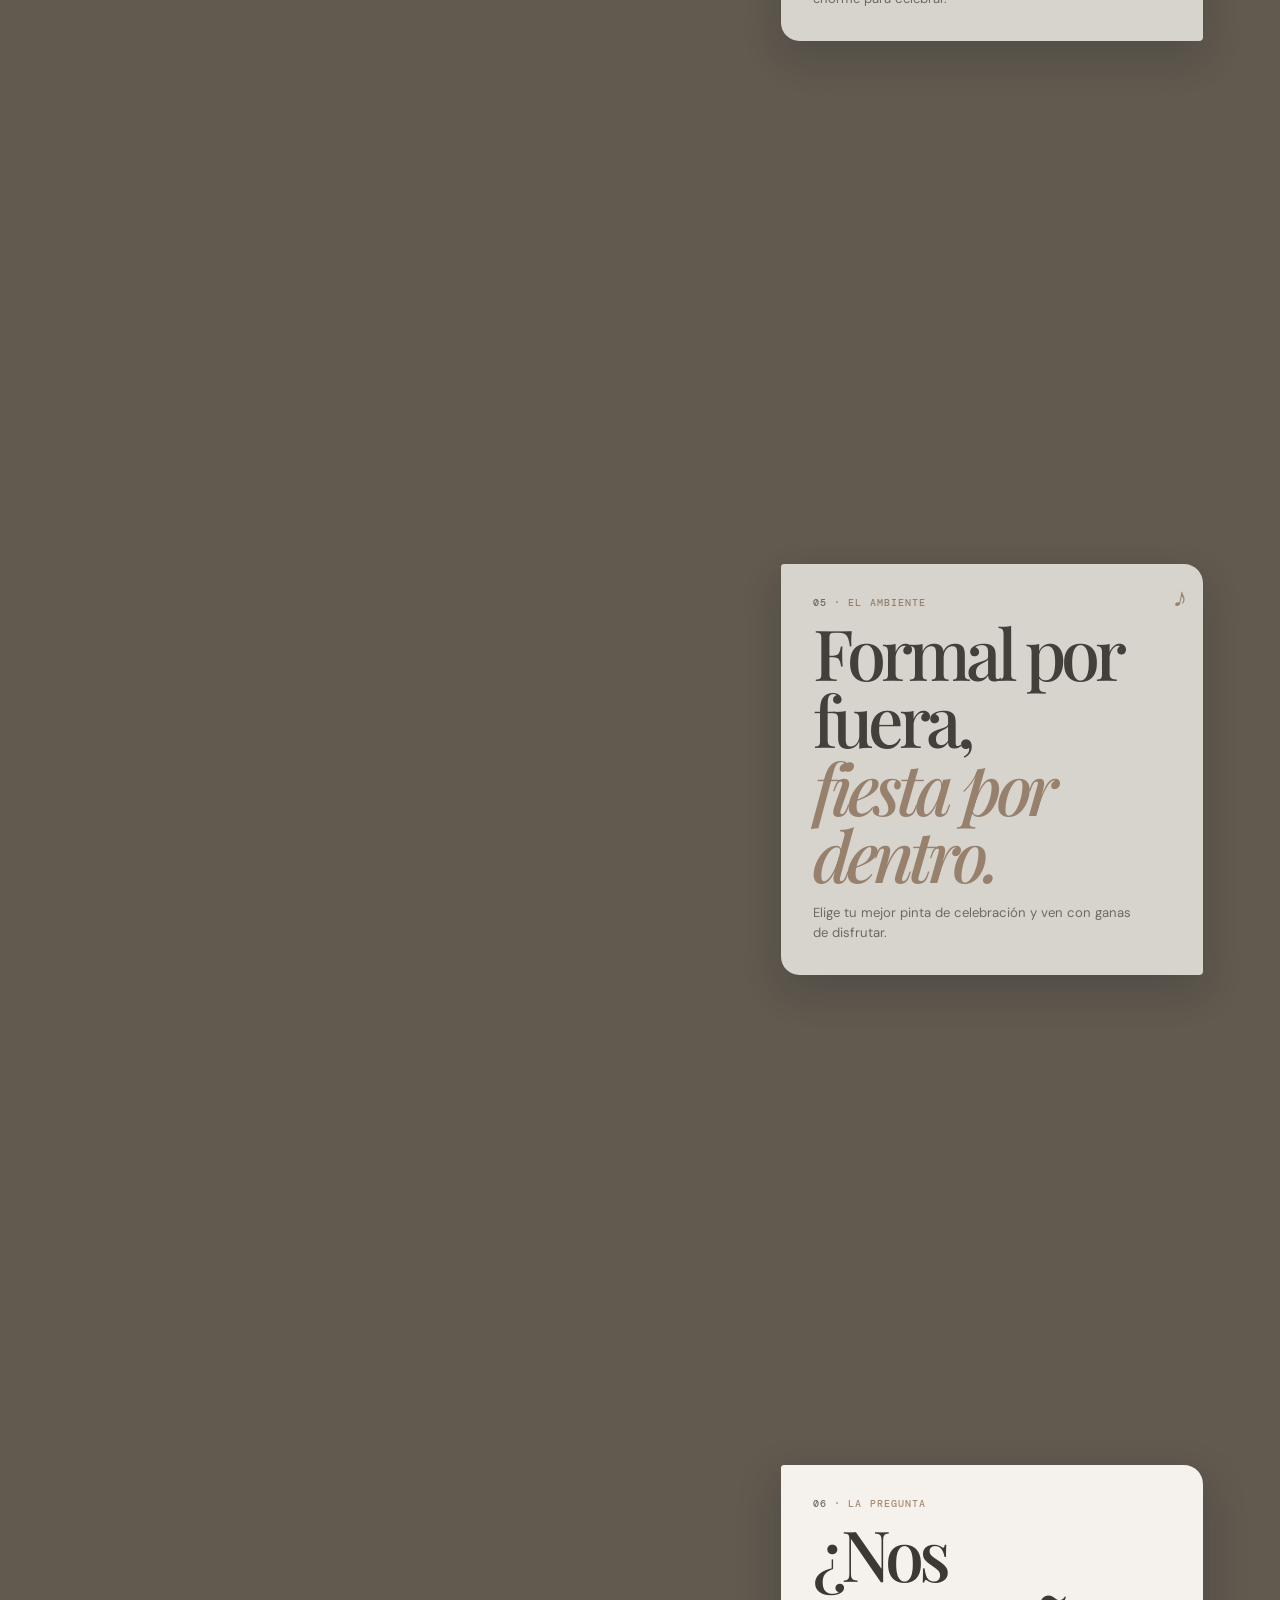
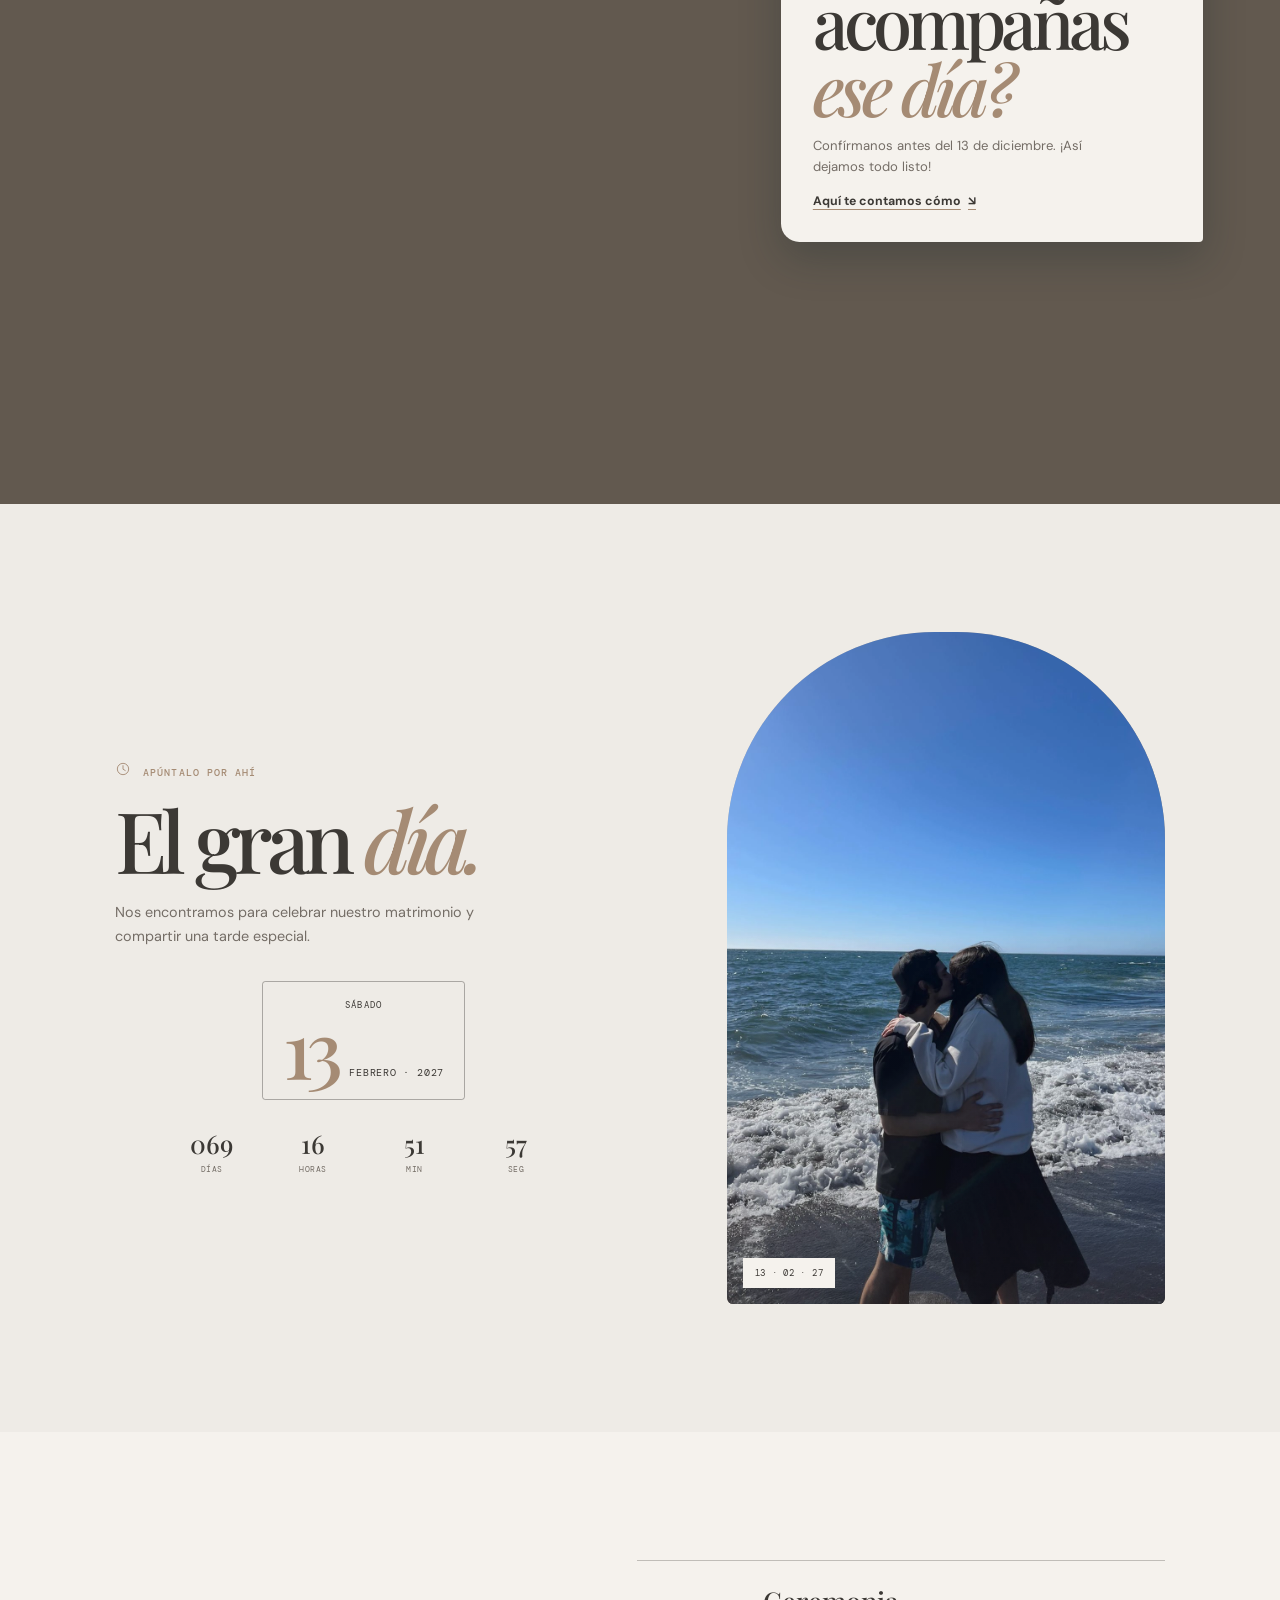
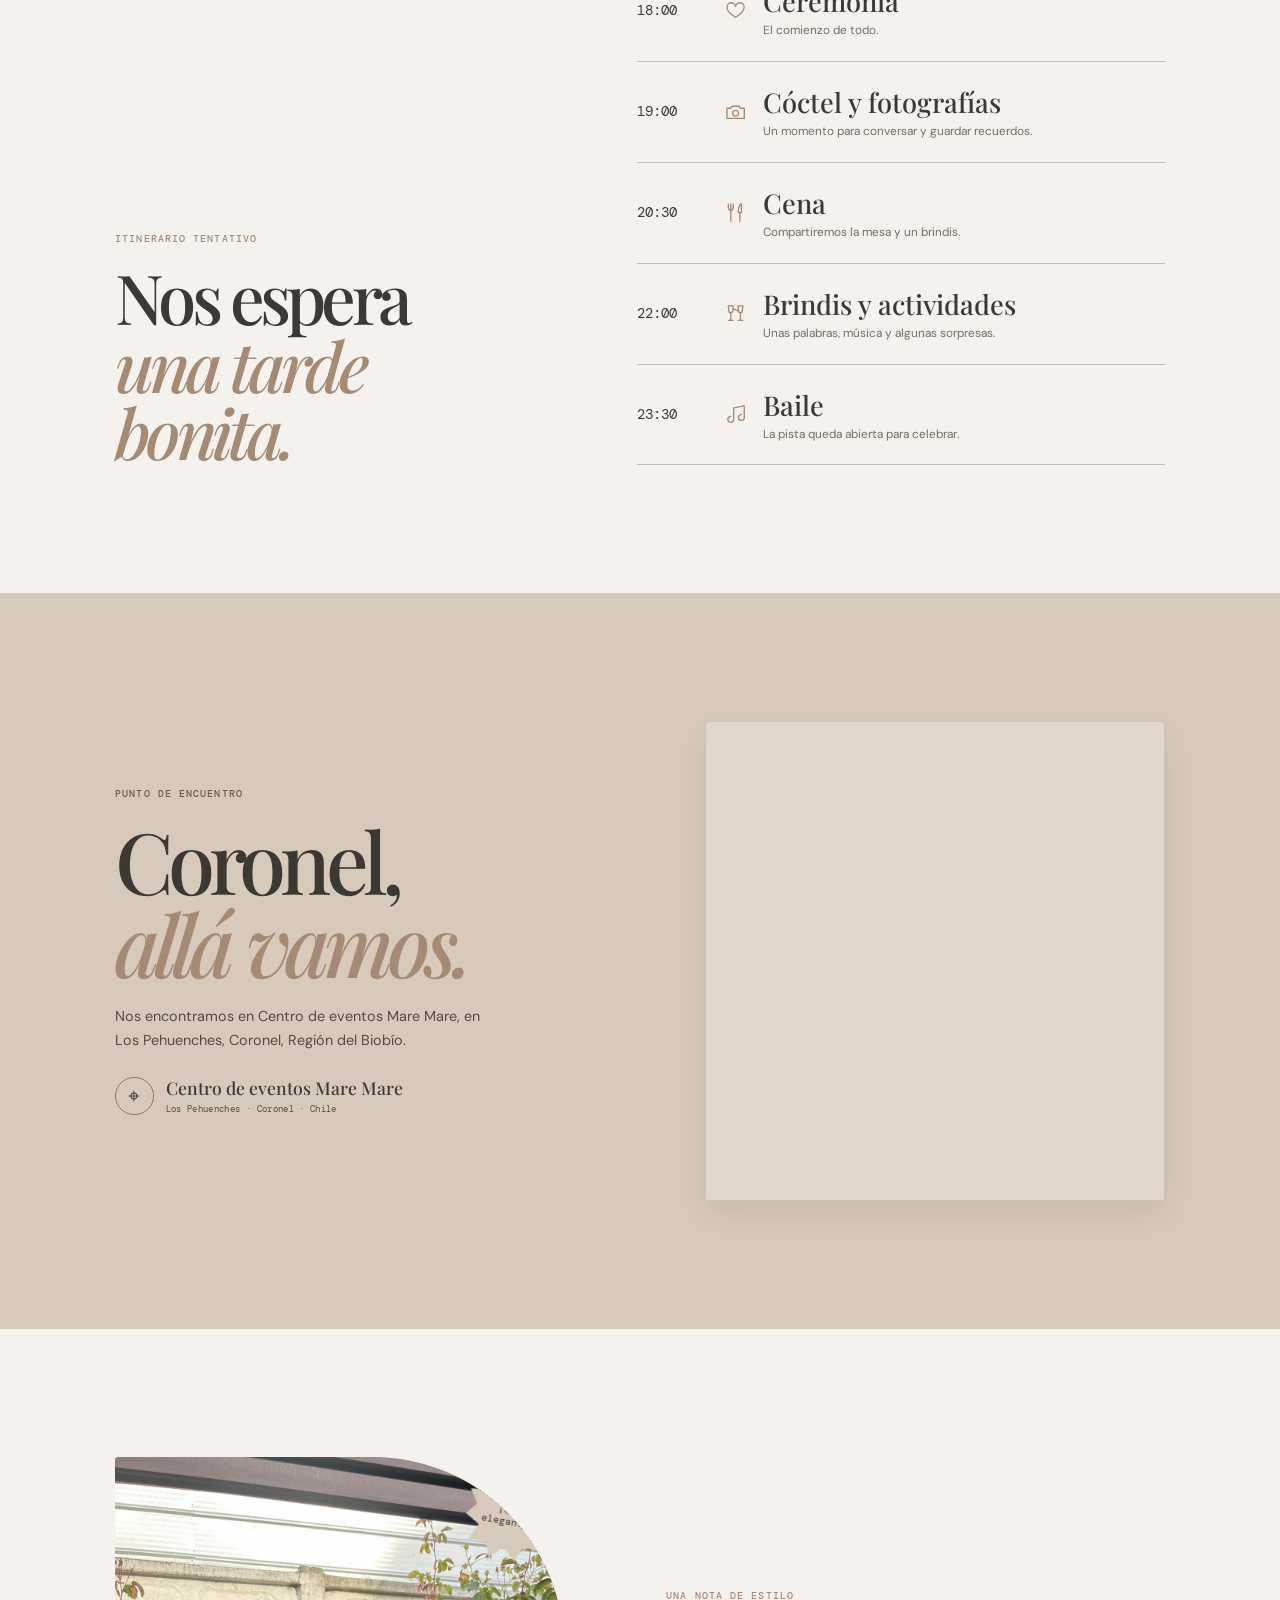
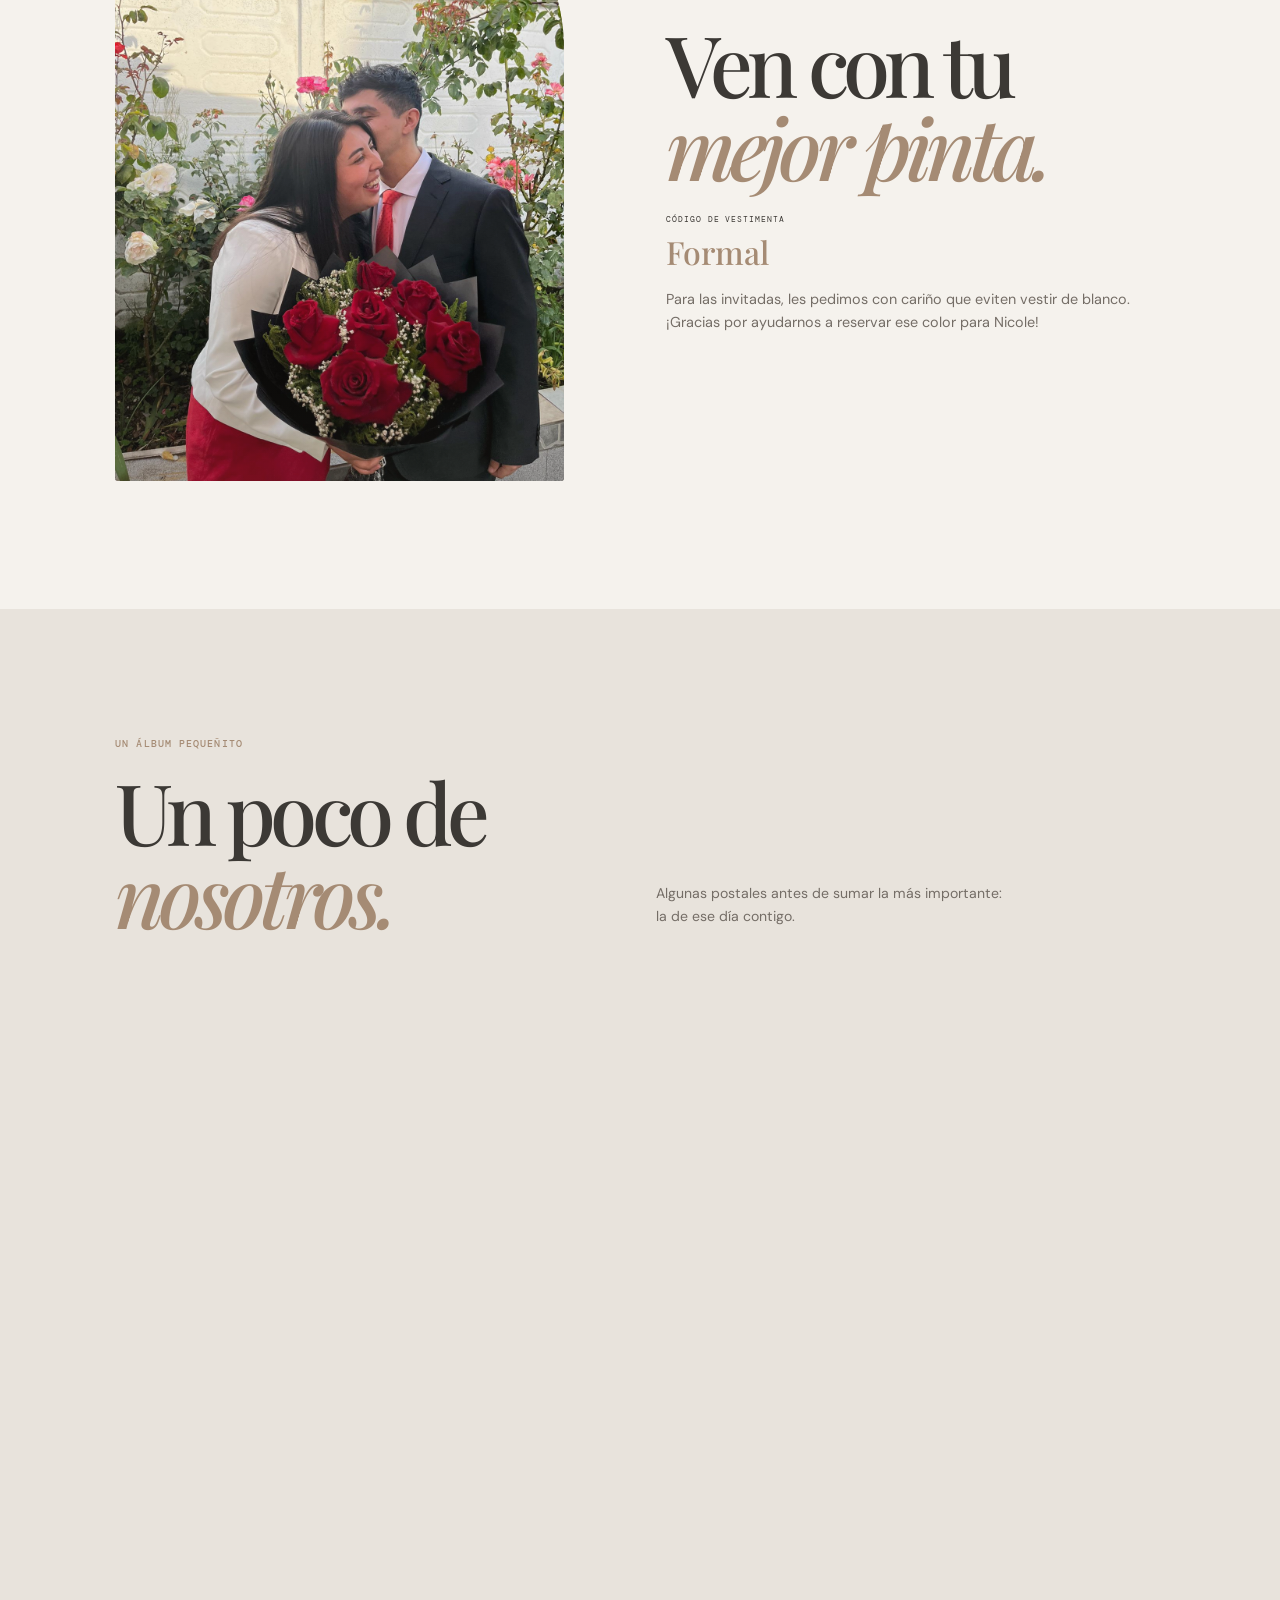
==== commit 82f5567b: "Soften embedded map styling" ====
--- a/index.html
+++ b/index.html
@@ -192,7 +192,6 @@
           <h2 id="location-title">Coronel,<br /><em>allá vamos.</em></h2>
           <p>Nos encontramos en Centro de eventos Mare Mare, en Los Pehuenches, Coronel, Región del Biobío.</p>
           <div class="location__address"><span aria-hidden="true">⌖</span><div><strong data-venue>Centro de eventos Mare Mare</strong><small>Los Pehuenches · Coronel · Chile</small></div></div>
-          <a class="button button--dark" data-map-link href="https://www.google.com/maps/place/Centro+de+eventos+Mare+Mare/@-36.9957881,-73.1798927,17z/data=!3m1!4b1!4m6!3m5!1s0x9669c7da84ffbffd:0x939a9d49562adcca!8m2!3d-36.9957881!4d-73.1798927!16s%2Fg%2F11sdzt0jk8" target="_blank" rel="noreferrer">Abrir mapa <span aria-hidden="true">↗</span></a>
         </div>
         <div class="location__map-frame">
           <iframe class="location__map" title="Mapa de Centro de eventos Mare Mare en Coronel" src="https://www.google.com/maps/embed?pb=!1m18!1m12!1m3!1d3186.587091567674!2d-73.1798927!3d-36.9957881!2m3!1f0!2f0!3f0!3m2!1i1024!2i768!4f13.1!3m3!1m2!1s0x9669c7da84ffbffd%3A0x939a9d49562adcca!2sCentro%20de%20eventos%20Mare%20Mare!5e0!3m2!1ses-419!2scl!4v1791341469413!5m2!1ses-419!2scl" loading="lazy" referrerpolicy="strict-origin-when-cross-origin" allowfullscreen></iframe>
--- a/styles.css
+++ b/styles.css
@@ -182,8 +182,8 @@
 .button:hover { transform: translateY(-2px); }
 .button--dark { color: var(--paper); background: var(--ink); }
 .button--dark span { color: var(--beige); }
-.location__map-frame { position: relative; height: clamp(19rem, 75vw, 26rem); overflow: hidden; border: 1px solid #3c393545; background: #e1d8cc; }
-.location__map { position: absolute; inset: 0; display: block; width: 100%; height: 100%; border: 0; }
+.location__map-frame { position: relative; height: clamp(19rem, 75vw, 26rem); overflow: hidden; border: 1px solid #a58b744a; border-radius: 0.2rem; background: #e1d8cc; box-shadow: 0 0.8rem 2rem #342d2518; }
+.location__map { position: absolute; inset: 0; display: block; width: 100%; height: 100%; border: 0; filter: grayscale(0.72) sepia(0.18) saturate(0.82) contrast(0.96); }
 
 .dress { display: grid; gap: 2.4rem; align-items: center; }
 .dress__image { min-height: 23rem; border-radius: 0.2rem 8rem 0.2rem 0.2rem; background: linear-gradient(150deg, #d8d0c6, #96897b 50%, #554c44); }
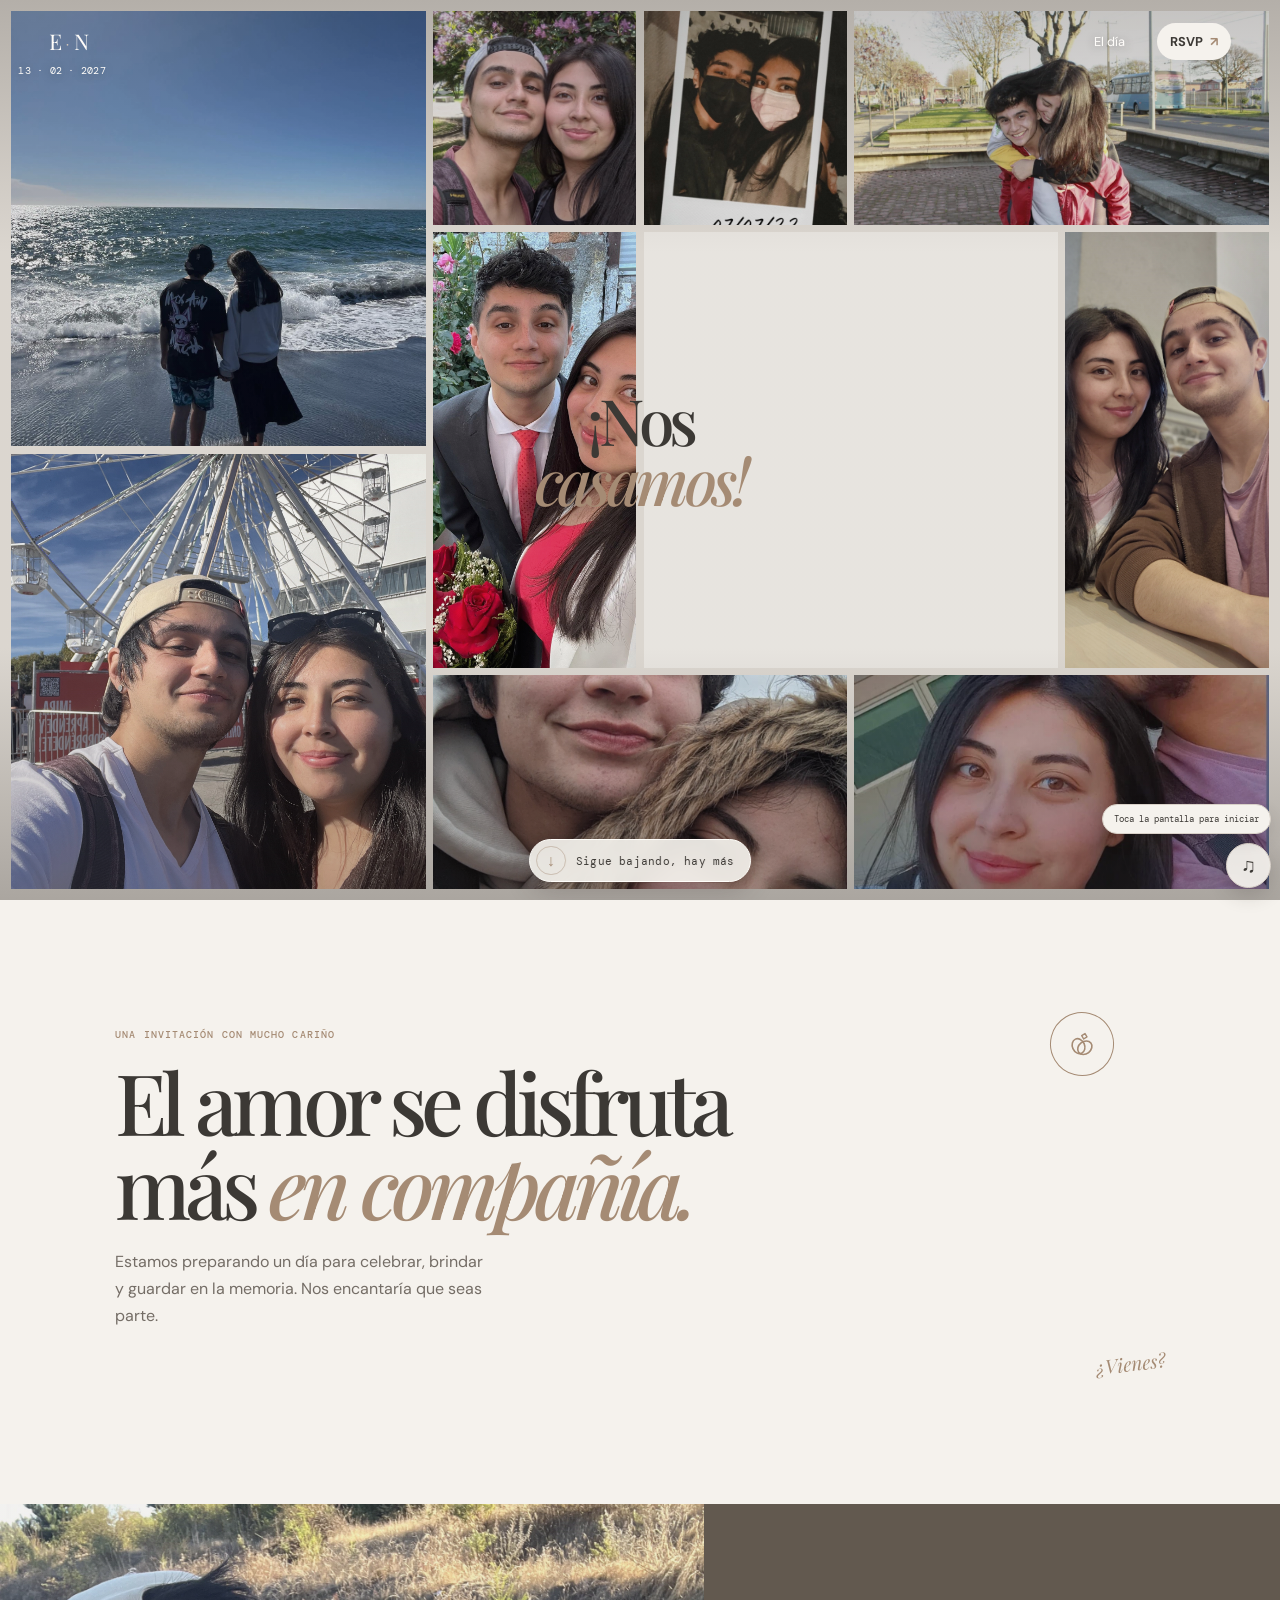
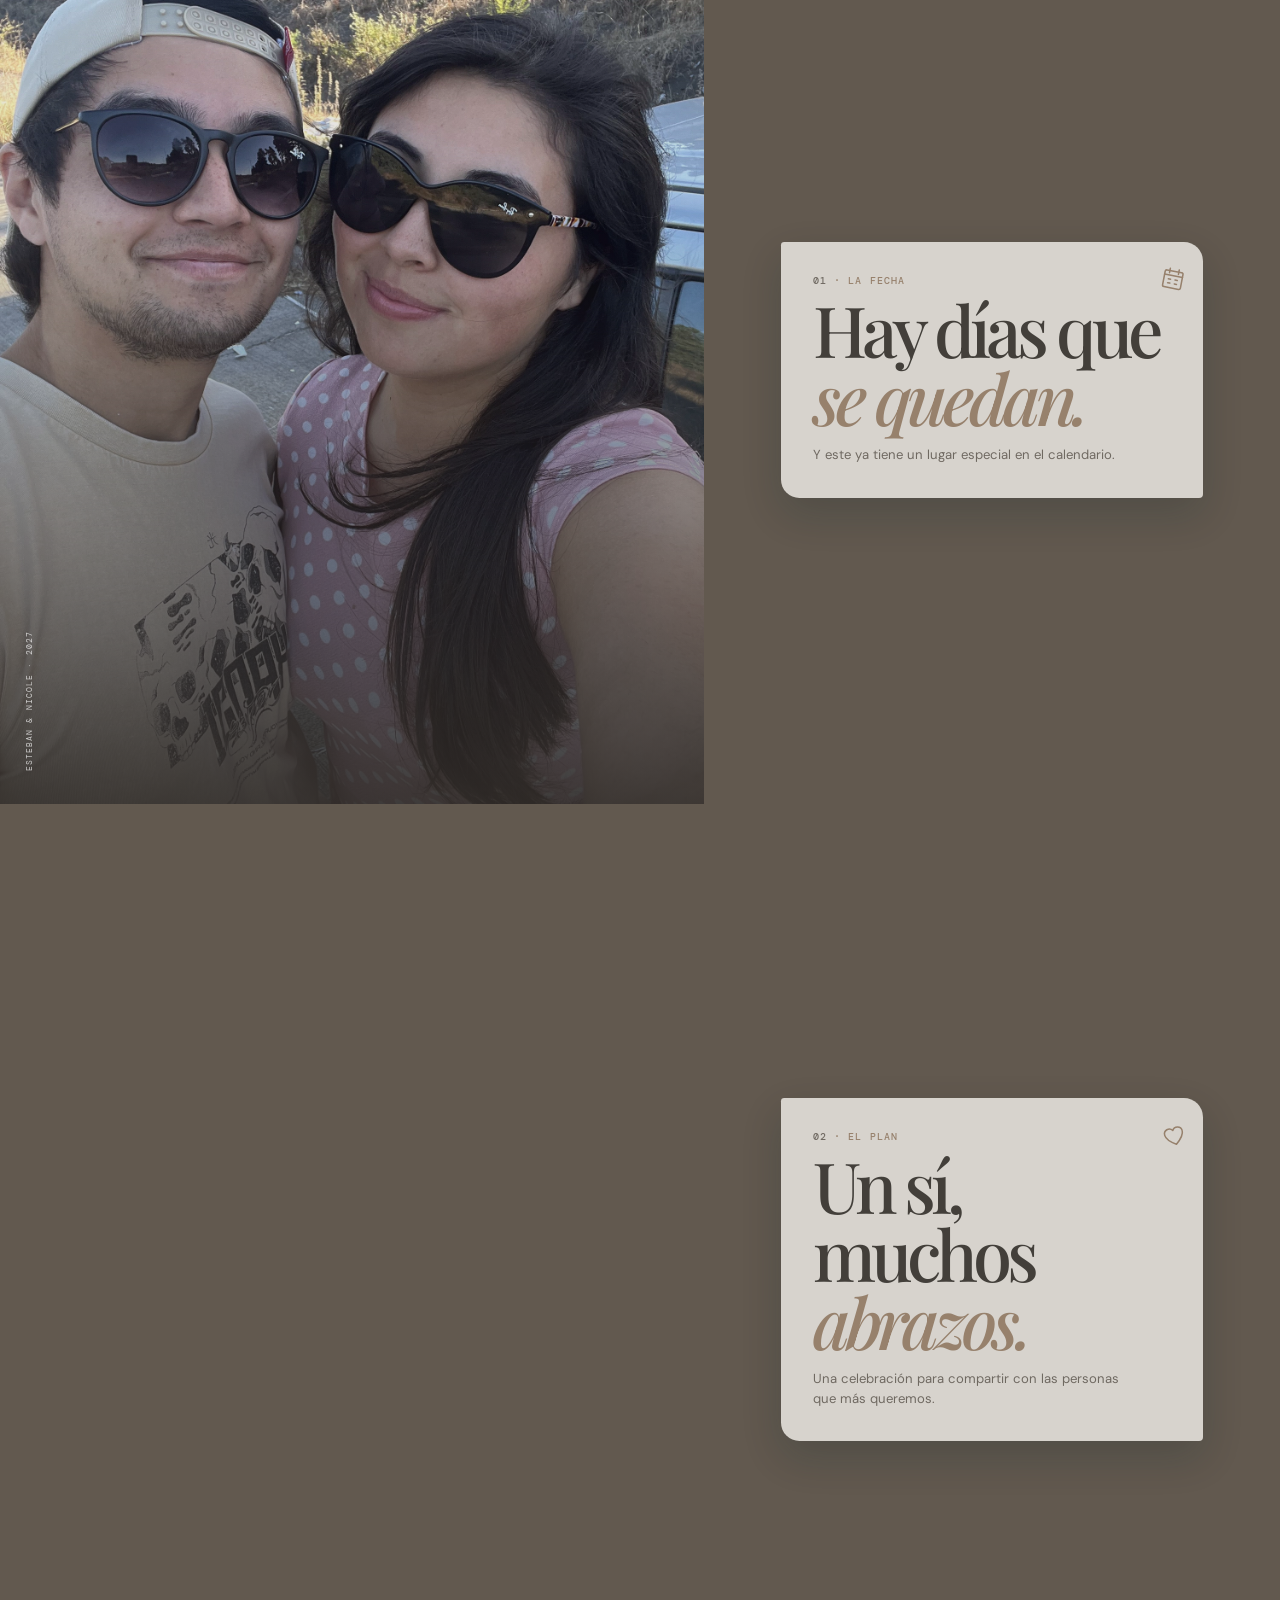
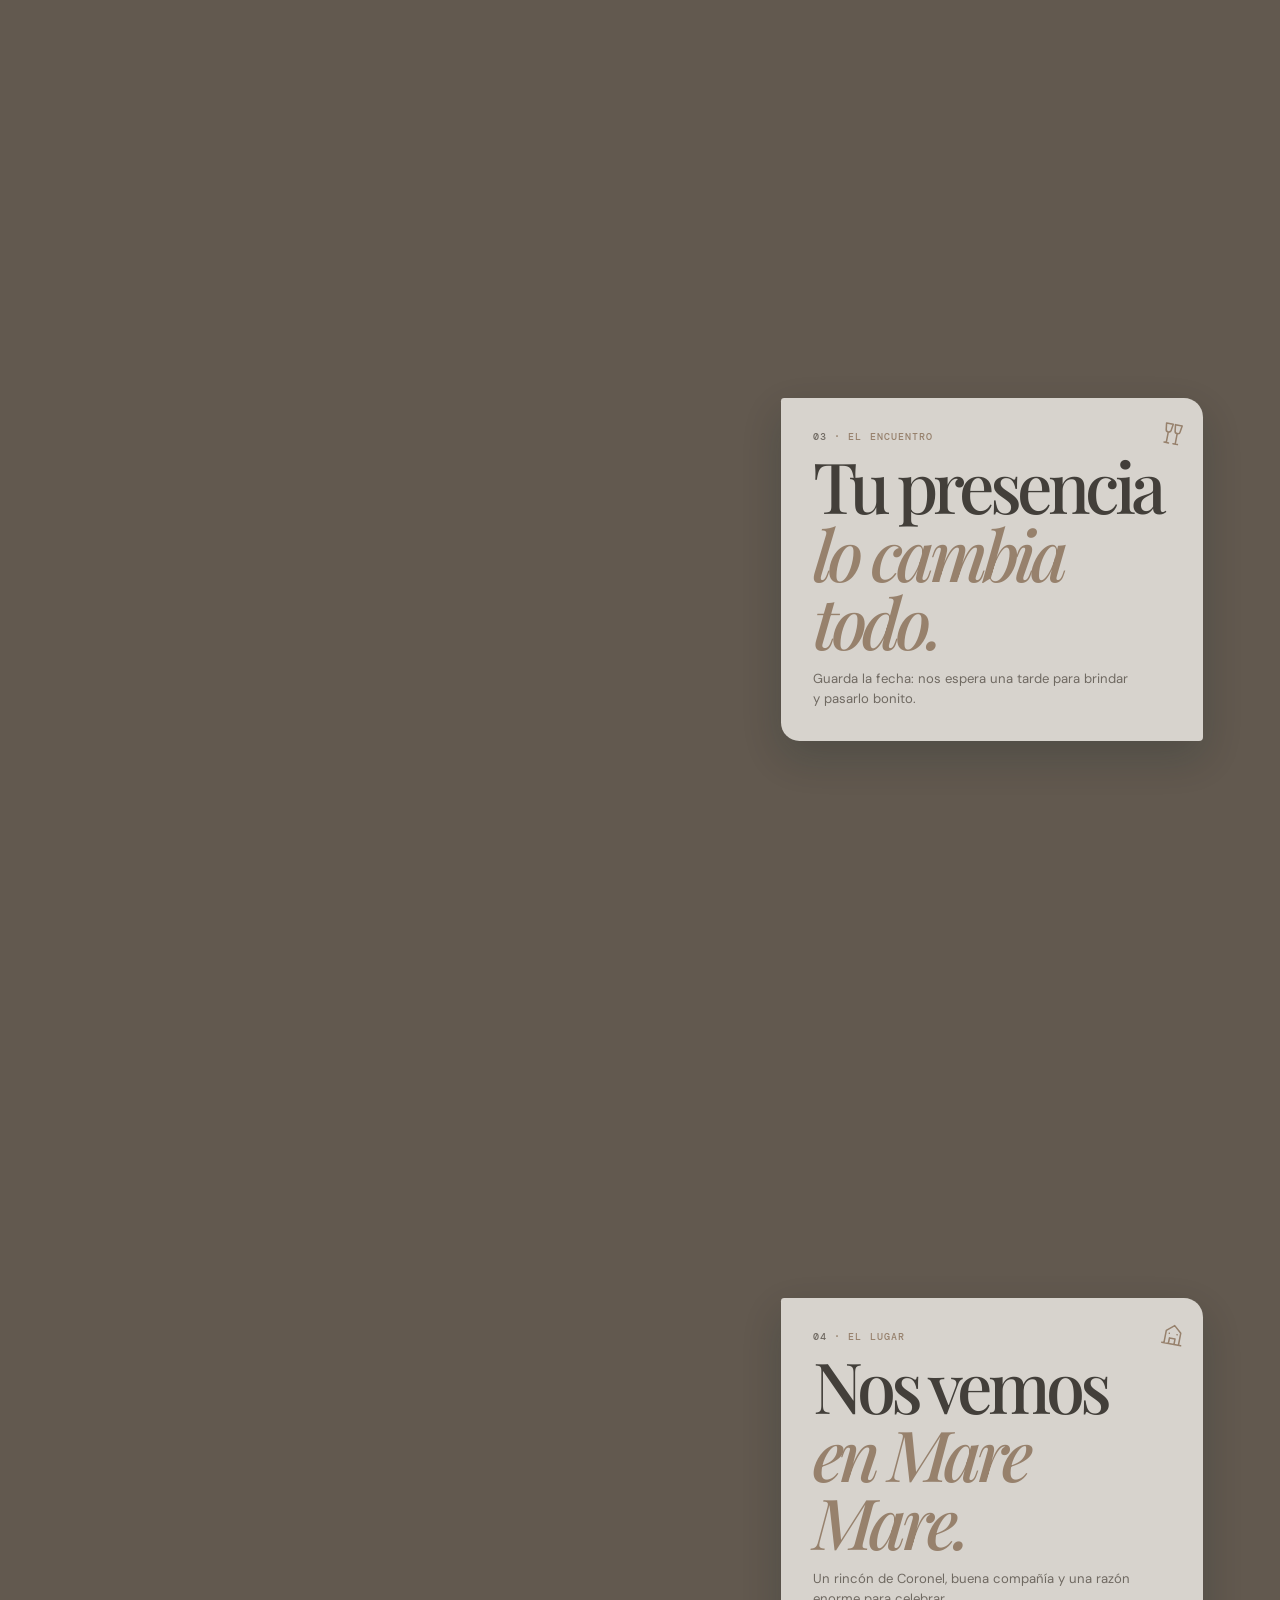
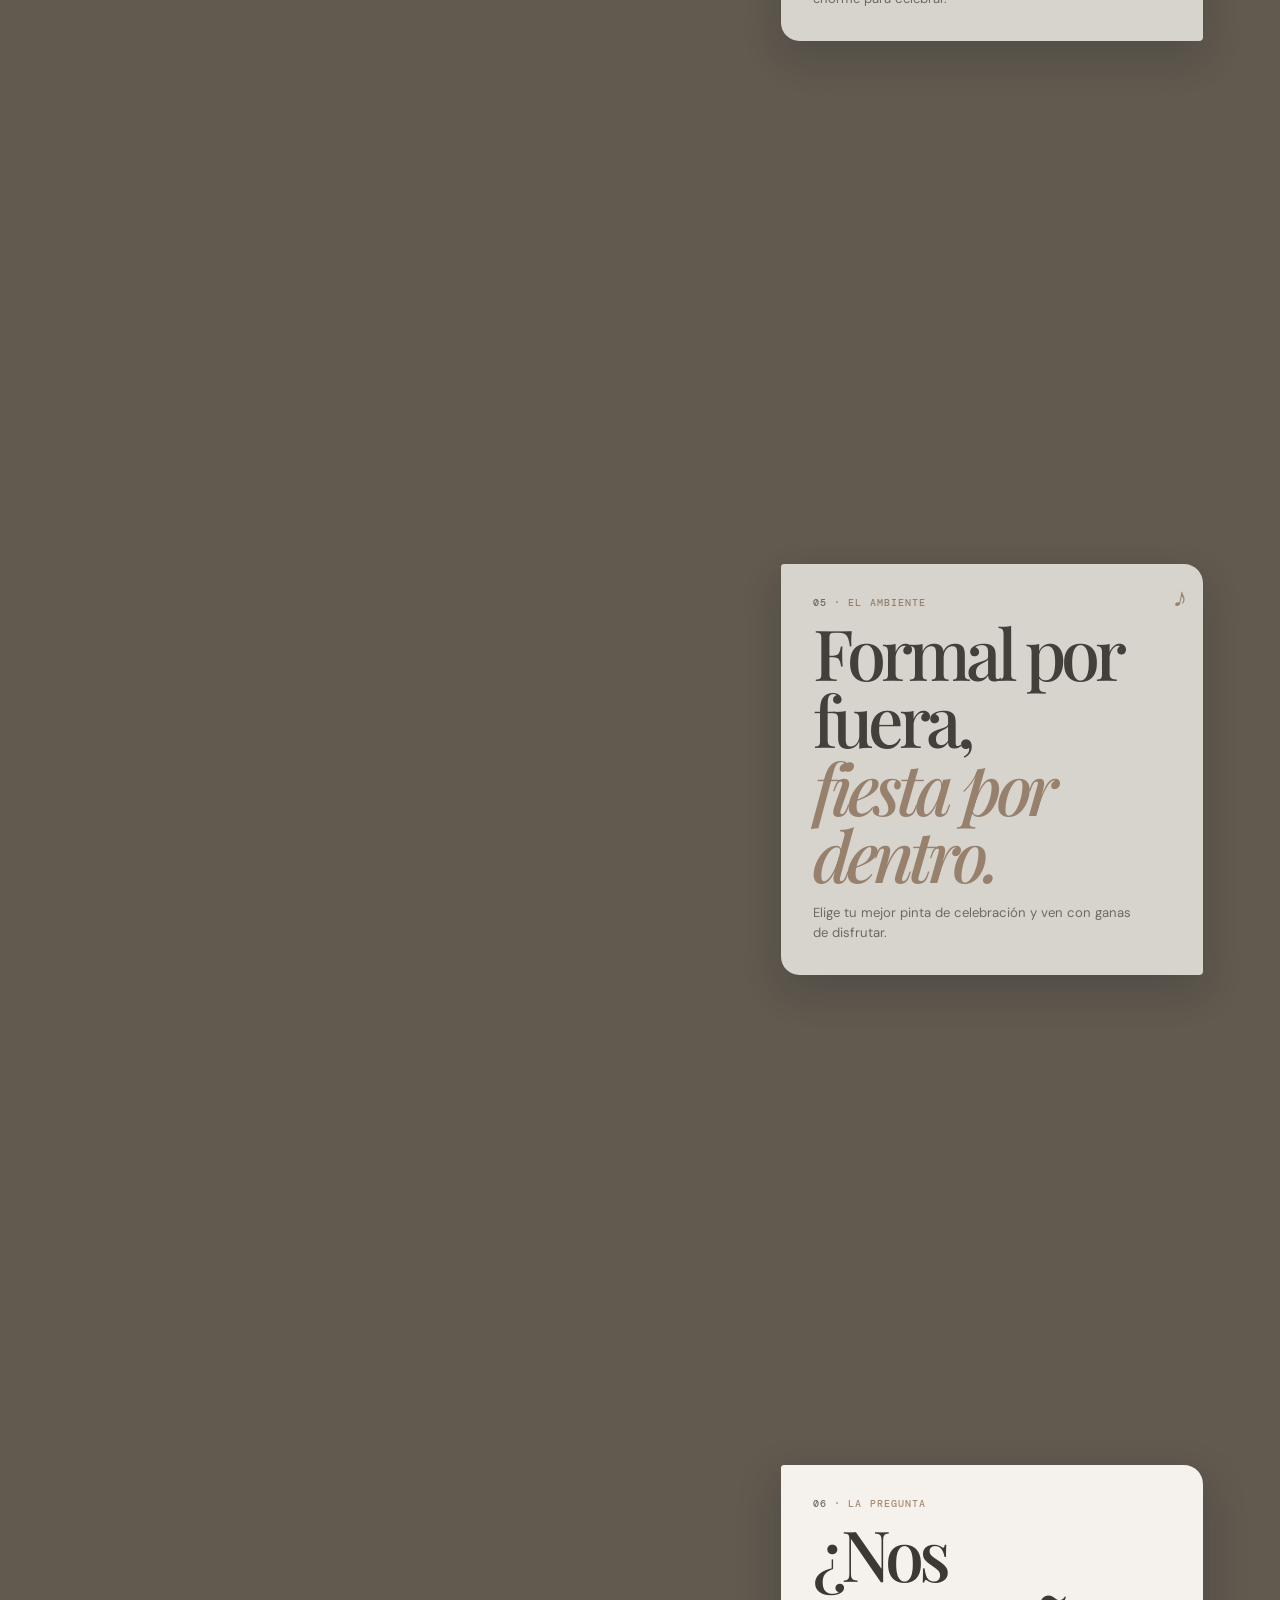
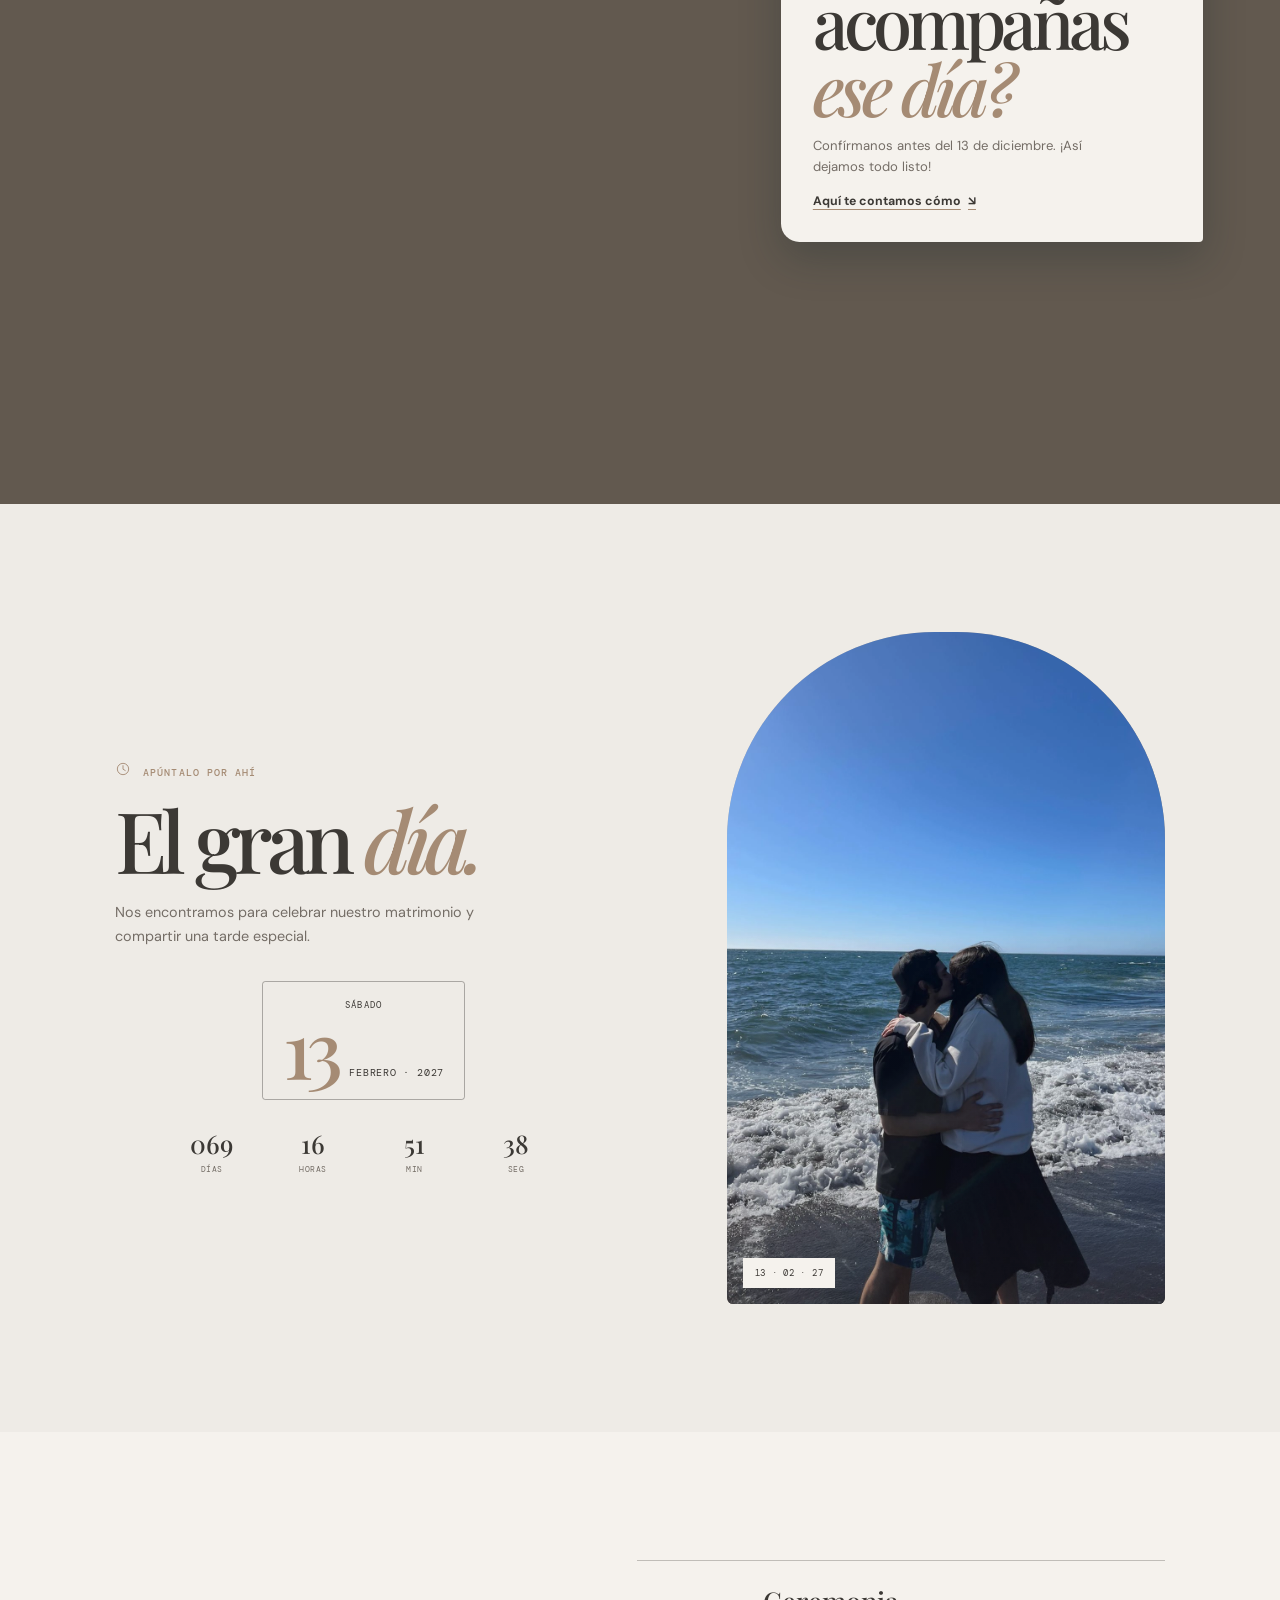
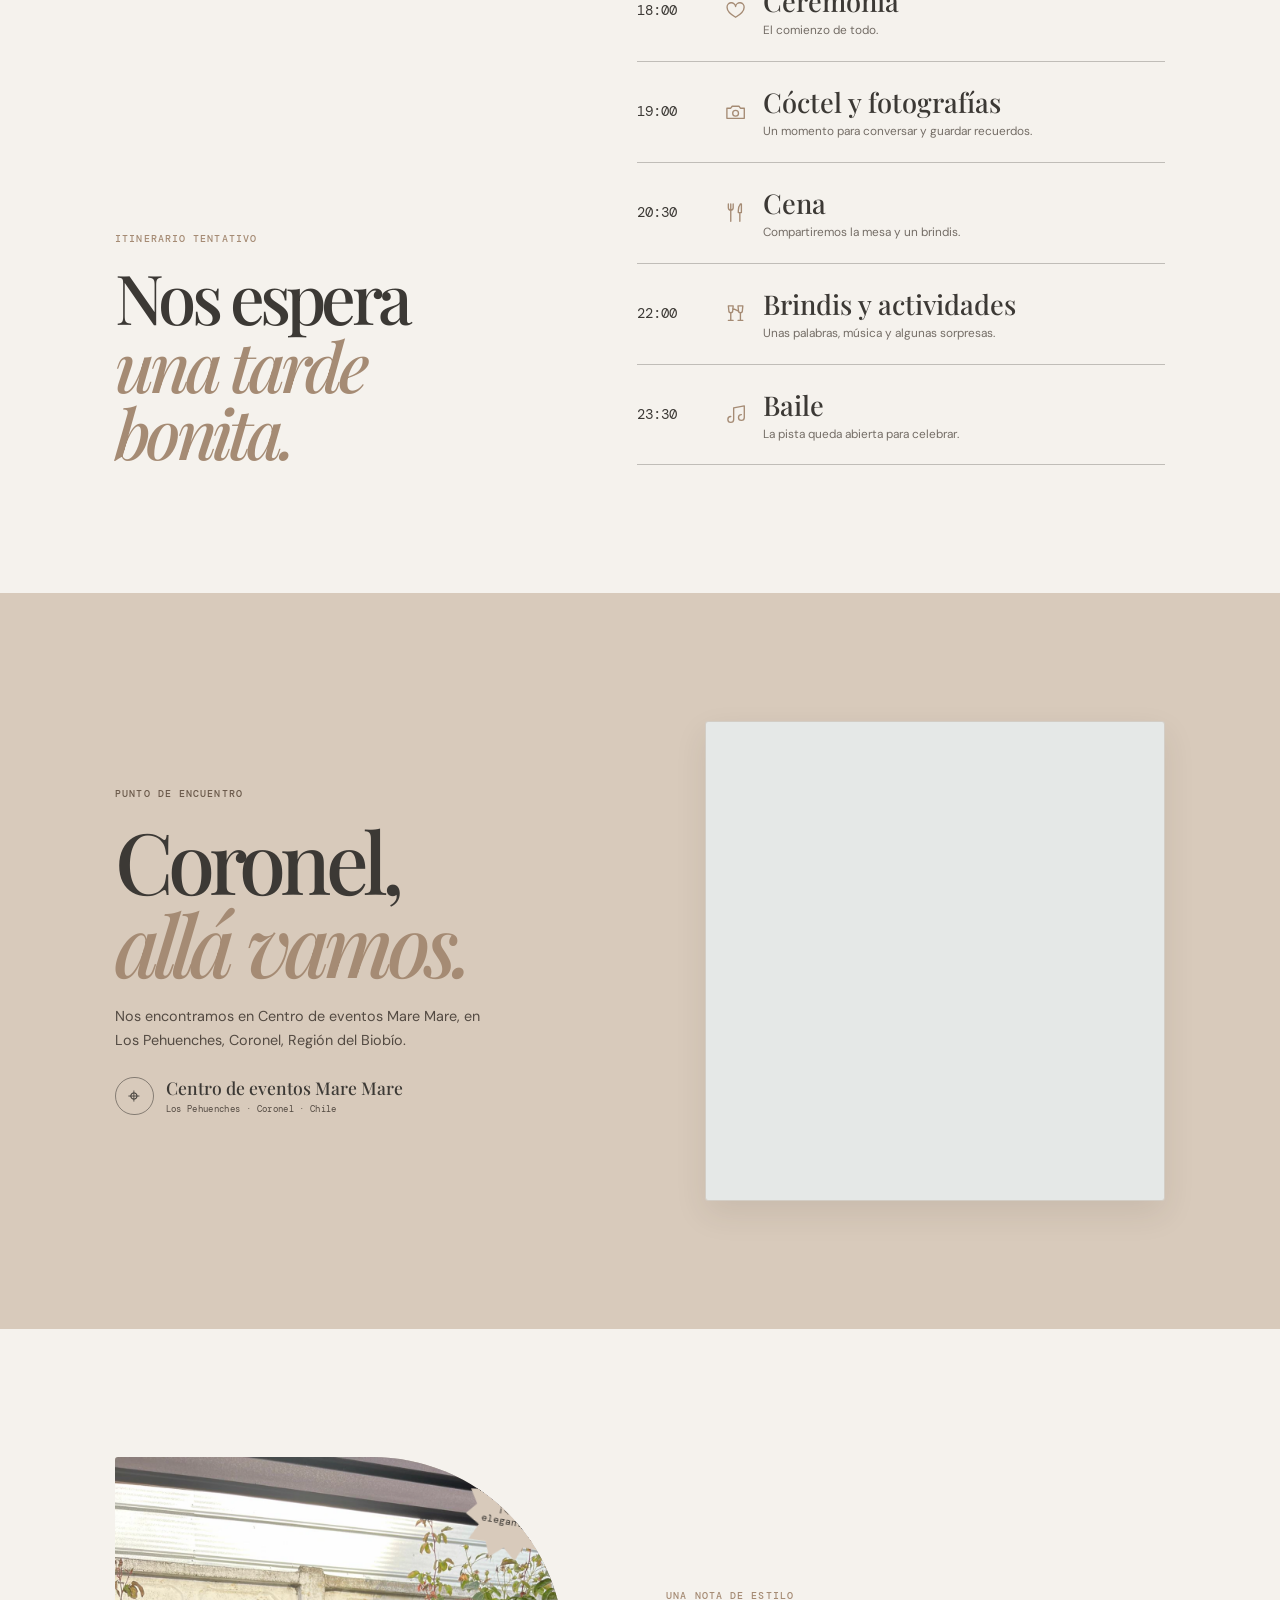
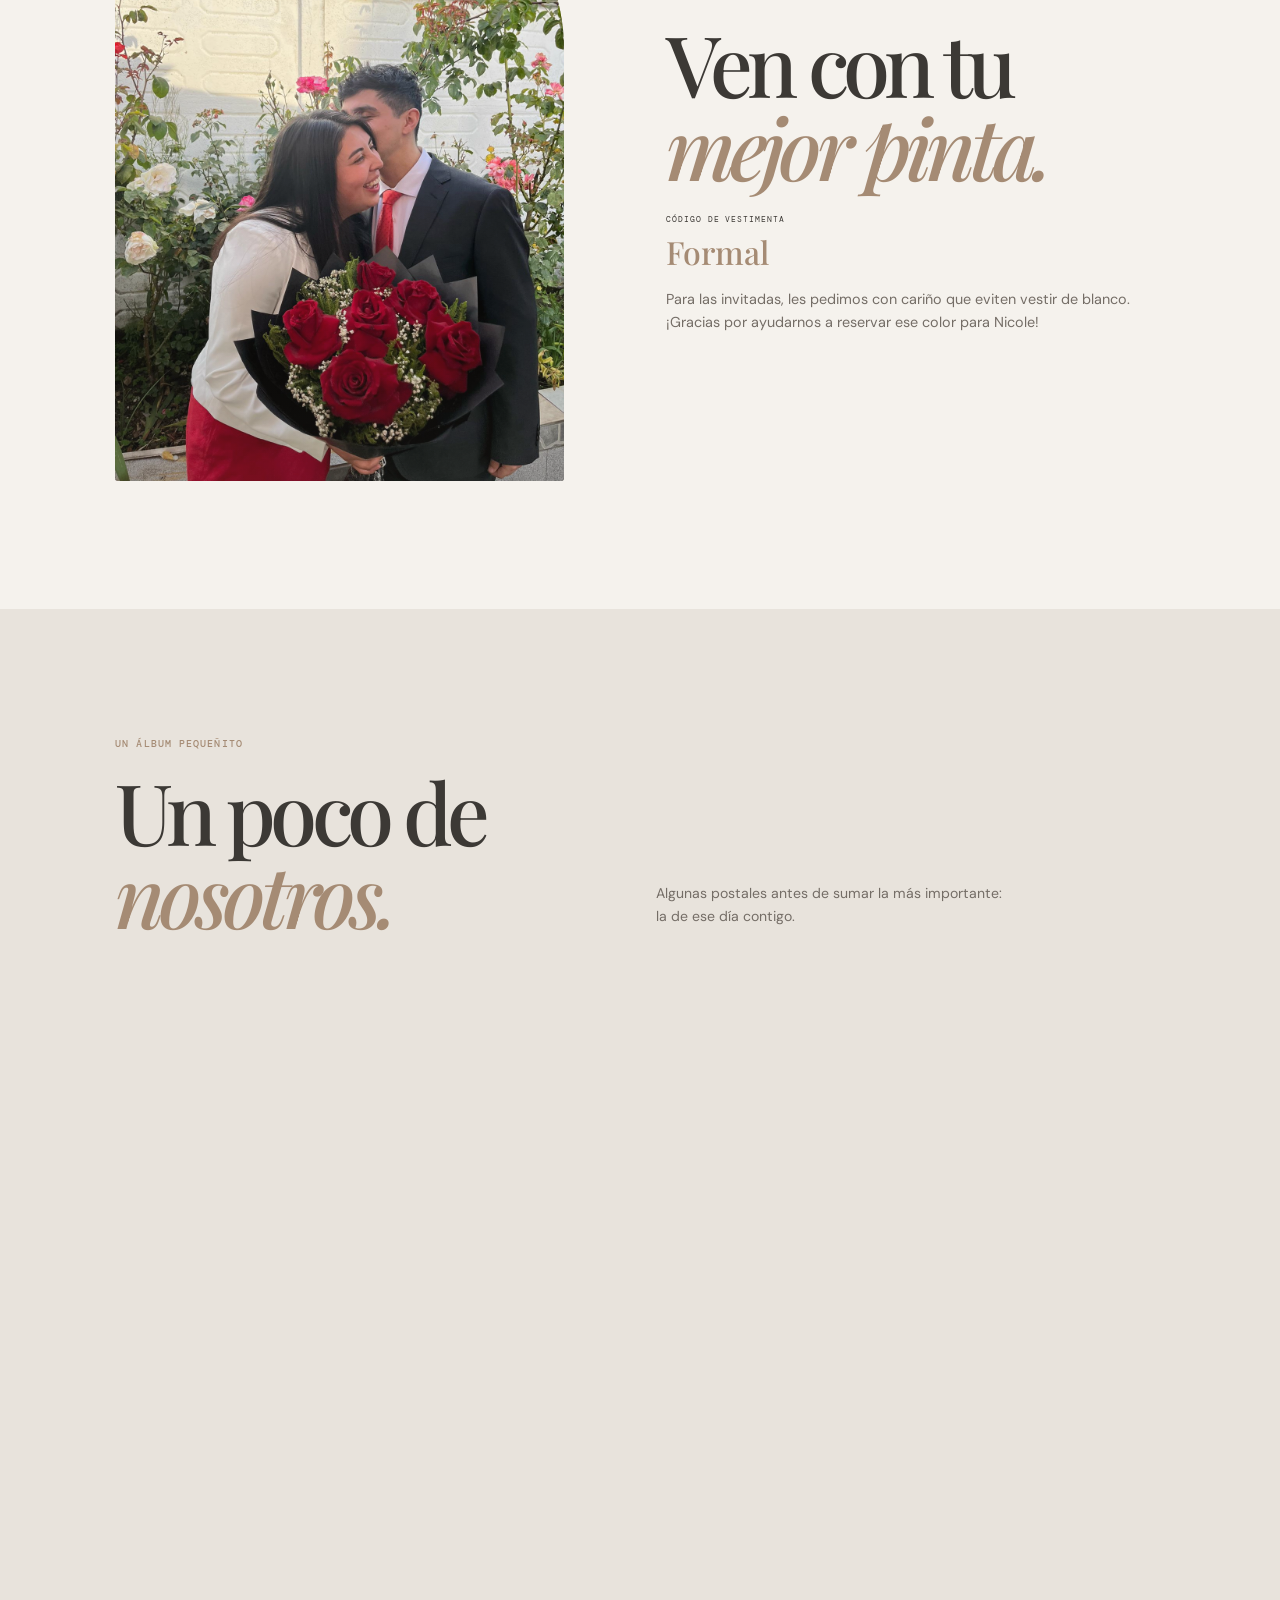
==== commit 5dc1e4bd: "Zoom out embedded venue map" ====
--- a/index.html
+++ b/index.html
@@ -194,7 +194,7 @@
           <div class="location__address"><span aria-hidden="true">⌖</span><div><strong data-venue>Centro de eventos Mare Mare</strong><small>Los Pehuenches · Coronel · Chile</small></div></div>
         </div>
         <div class="location__map-frame">
-          <iframe class="location__map" title="Mapa de Centro de eventos Mare Mare en Coronel" src="https://www.google.com/maps/embed?pb=!1m18!1m12!1m3!1d3186.587091567674!2d-73.1798927!3d-36.9957881!2m3!1f0!2f0!3f0!3m2!1i1024!2i768!4f13.1!3m3!1m2!1s0x9669c7da84ffbffd%3A0x939a9d49562adcca!2sCentro%20de%20eventos%20Mare%20Mare!5e0!3m2!1ses-419!2scl!4v1791341469413!5m2!1ses-419!2scl" loading="lazy" referrerpolicy="strict-origin-when-cross-origin" allowfullscreen></iframe>
+          <iframe class="location__map" title="Mapa de Centro de eventos Mare Mare en Coronel" src="https://www.google.com/maps/embed?pb=!1m18!1m12!1m3!1d12746.348366270696!2d-73.1798927!3d-36.9957881!2m3!1f0!2f0!3f0!3m2!1i1024!2i768!4f13.1!3m3!1m2!1s0x9669c7da84ffbffd%3A0x939a9d49562adcca!2sCentro%20de%20eventos%20Mare%20Mare!5e0!3m2!1ses-419!2scl!4v1791341469413!5m2!1ses-419!2scl" loading="lazy" referrerpolicy="strict-origin-when-cross-origin" allowfullscreen></iframe>
         </div>
       </section>
 
--- a/styles.css
+++ b/styles.css
@@ -182,8 +182,8 @@
 .button:hover { transform: translateY(-2px); }
 .button--dark { color: var(--paper); background: var(--ink); }
 .button--dark span { color: var(--beige); }
-.location__map-frame { position: relative; height: clamp(19rem, 75vw, 26rem); overflow: hidden; border: 1px solid #a58b744a; border-radius: 0.2rem; background: #e1d8cc; box-shadow: 0 0.8rem 2rem #342d2518; }
-.location__map { position: absolute; inset: 0; display: block; width: 100%; height: 100%; border: 0; filter: grayscale(0.72) sepia(0.18) saturate(0.82) contrast(0.96); }
+.location__map-frame { position: relative; height: clamp(19rem, 75vw, 26rem); overflow: hidden; border: 1px solid #a58b744a; border-radius: 0.2rem; background: #e5e8e7; box-shadow: 0 0.8rem 2rem #342d2518; }
+.location__map { position: absolute; inset: 0; display: block; width: 100%; height: 100%; border: 0; filter: hue-rotate(-18deg) saturate(0.78) brightness(1.025) contrast(0.97); }
 
 .dress { display: grid; gap: 2.4rem; align-items: center; }
 .dress__image { min-height: 23rem; border-radius: 0.2rem 8rem 0.2rem 0.2rem; background: linear-gradient(150deg, #d8d0c6, #96897b 50%, #554c44); }
